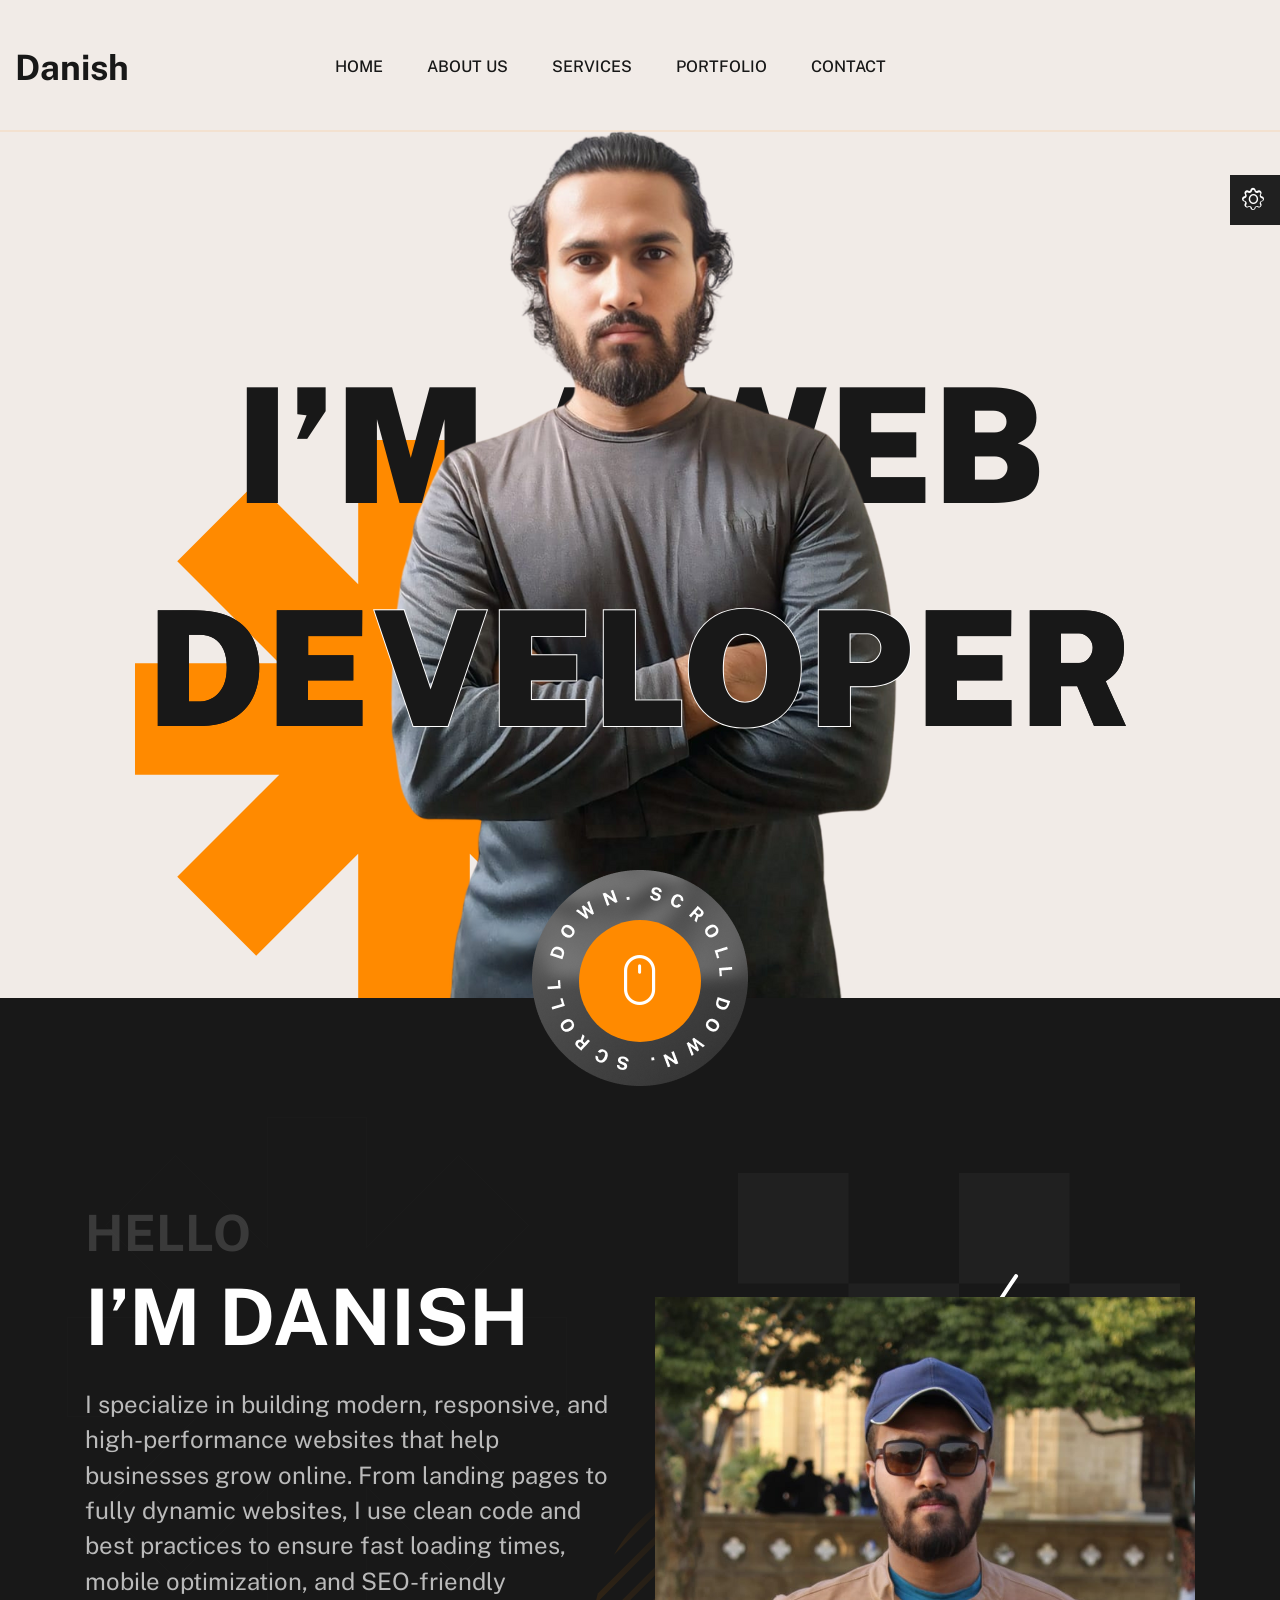
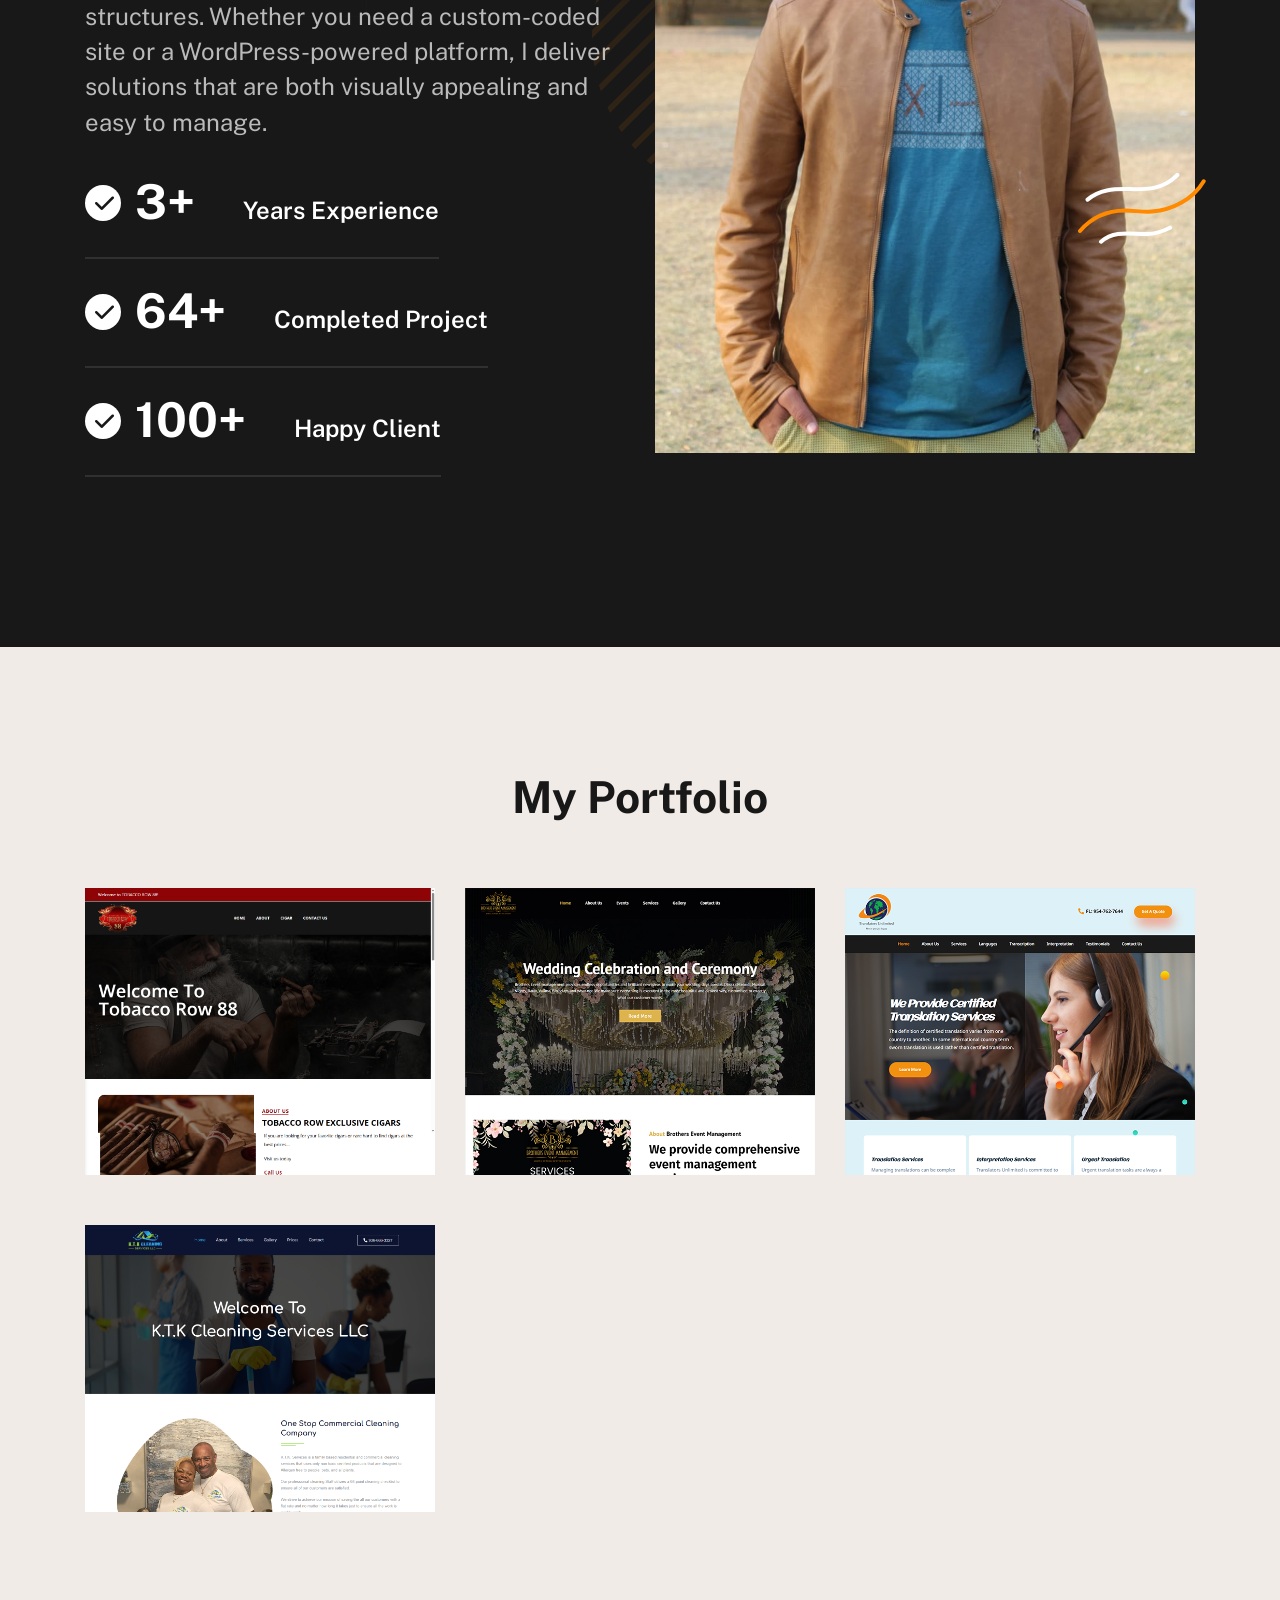
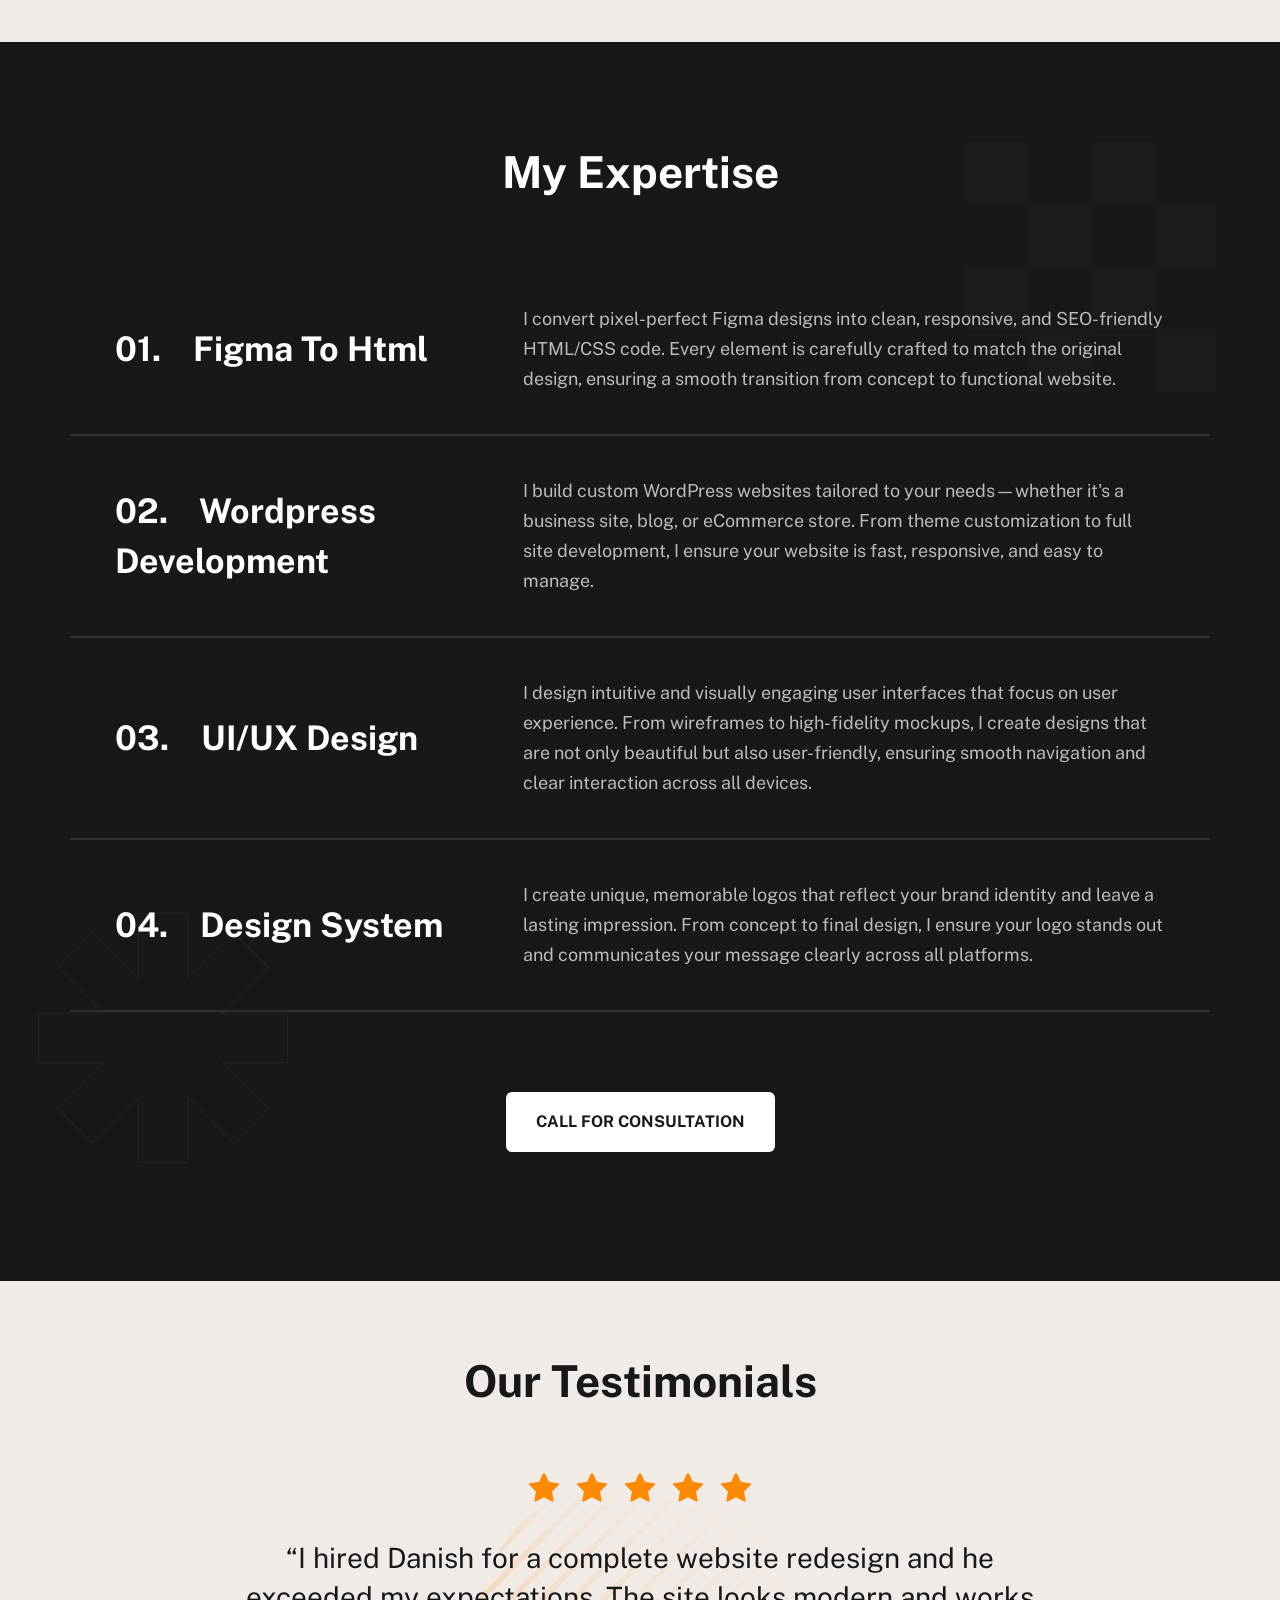
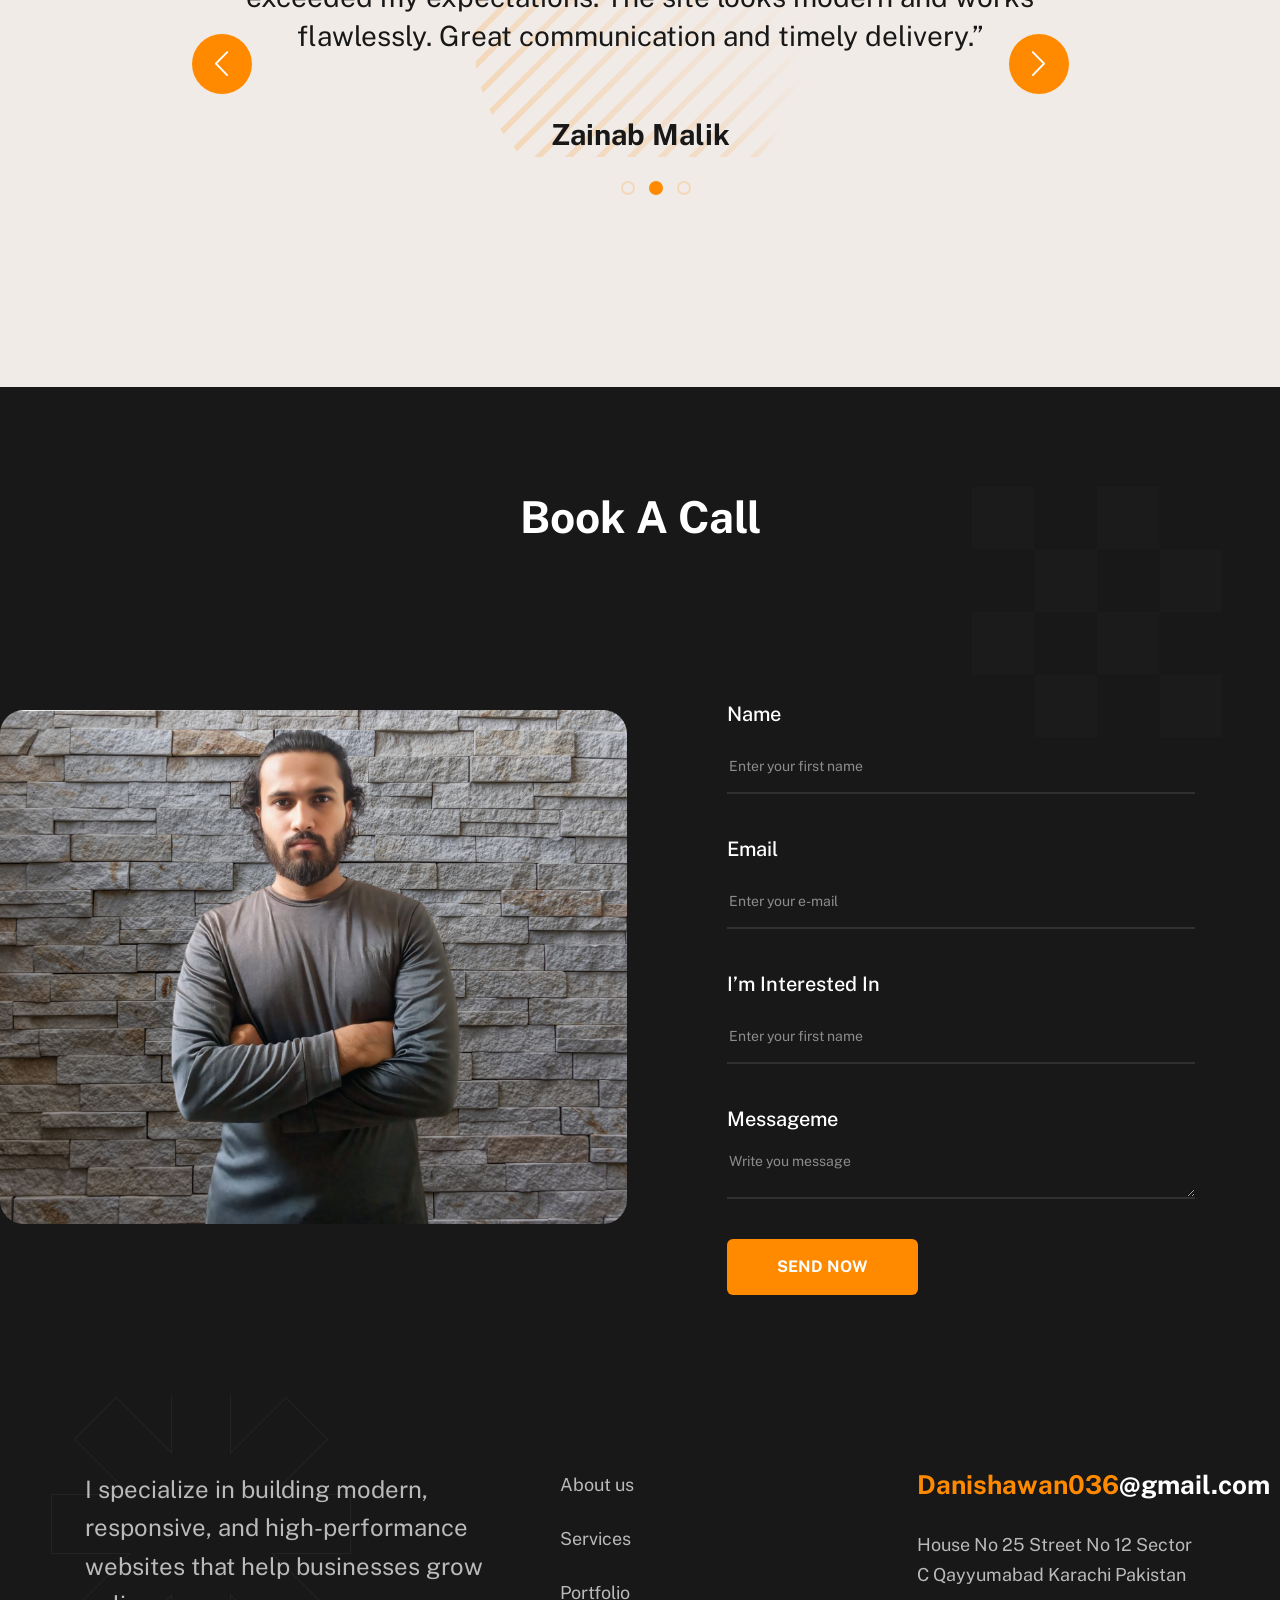
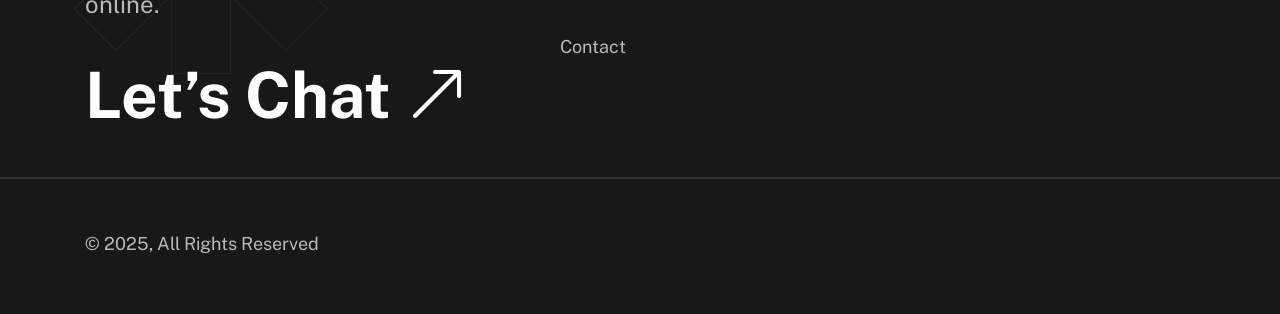
==== index.html @ 5679ecc9 "Files" ====
<!DOCTYPE html>
<html class="no-js" lang="en">

<head>
	<meta charset="utf-8" />
	<meta http-equiv="x-ua-compatible" content="ie=edge" />
	<meta name="keywords"
		content="agency, photography, business, company, consulting, corporate, creative, designer, digital marketing, elementor, industry, portfolio, studio, web design">
	<meta name="description"
		content="Persoanl Portfolio">
	<title>Persoanl Portfolio</title>
	<meta property="og:site_name" content="Logistics">
	<meta property="og:url" content="">
	<meta property="og:type" content="website">
	<meta property="og:title" content="Qurifolio - Personal Portfolio HTML5 Template">
	<meta name='og:image' content='images/assets/ogg.png'>
	<!-- For IE -->
	<meta http-equiv="X-UA-Compatible" content="IE=edge">
	<!-- For Resposive Device -->
	<meta name="viewport" content="width=device-width, initial-scale=1.0">
	<!-- For Window Tab Color -->
	<!-- Chrome, Firefox OS and Opera -->
	<meta name="theme-color" content="#913BFF">
	<!-- Windows Phone -->
	<meta name="msapplication-navbutton-color" content="#913BFF">
	<!-- iOS Safari -->
	<meta name="apple-mobile-web-app-status-bar-style" content="#913BFF">

	<!-- <link rel="manifest" href="site.webmanifest" /> -->
	<link rel="shortcut icon" type="image/x-icon" href="/assets/img/favicon.png" />
	<!-- Place favicon.ico in the root directory -->

	<!-- CSS here -->
	<link rel="stylesheet" href="assets/css/bootstrap.min.css" />
	<link rel="stylesheet" href="assets/fonts/bootstrap-icons/font-css.css" />
	<link rel="stylesheet" href="assets/css/slick.css" />
	<link rel="stylesheet" href="assets/css/magnific-popup.css" />
	<link rel="stylesheet" href="assets/css/spacing.css" />
	<link rel="stylesheet" href="assets/css/main.css" />
</head>

<body class="light-bg">
	<!-- main-page-wrapper start -->
	<div class="main-page-wrapper">
		<!--[if lte IE 9]> <p class="browserupgrade"> You are using an <strong>outdated</strong> browser. Please <a href="https://browsehappy.com/">upgrade your browser</a> to improve your experience and security. </p> <![endif]-->

		<!-- Add your site or application content here -->


		<!-- Gearbox content here -->
		<div class="gear-box">
			<div class="icon">
				<span class="gear-icon"><i class="bi bi-gear"></i></span>
				<span class="close-icon"><i class="bi bi-x-lg"></i></span>
			</div>
			<h5 class="text-white fw-medium">Mode</h5>
			<div class="color-mode">
				<input type="checkbox" class="checkbox" id="checkbox">
				<label for="checkbox" class="checkbox-label">
					<i class="bi bi-moon-fill"></i>
					<i class="bi bi-sun-fill"></i>
					<span class="ball"></span>
				</label>
			</div>

		</div>



		<!-- preloader -->
		<div id="preloader">
			<div class="preloader">
				<span></span>
				<span></span>
			</div>
		</div>
		<!-- preloader end  -->


		<!-- offcanvas start  -->
		<div class="offcanvas offcanvas-top theme-bg" tabindex="-1" id="offcanvasTop">
			<div class="offcanvas-header">
				<a data-bs-dismiss="offcanvas" aria-label="Close">
					<i class="fas fa-times search-close" id="search-close"></i>
				</a>
			</div>
			<div class="offcanvas-body">
				<!-- Fullscreen search -->
				<div class="search-wrap">
					<form method="get">
						<input type="search" class="main-search-input" placeholder="Search Your Keyword...">
					</form>
				</div>
				<!-- end fullscreen search -->
			</div>
		</div>
		<!-- offcanvas end  -->


		<!-- header-area start -->
		<header class="theme-main-menu theme-menu-one pt-35 pb-30">
			<div class="main-header-area">
				<div class="container-fluid">
					<div class="row align-items-center">
						<div class="col-xl-3 col-lg-2 col-6">
							<div class="logo-area">
								<h2>Danish</h2>
							</div>
						</div>
						<div class="col-xl-7 col-lg-7 col-6 d-none d-lg-block">
							<div class="main-menu d-none d-lg-block ps-xxl-5">
								<nav id="mobile-menu">
									<ul class="menu-list ps-0">
										<li>
											<a href="#">
												Home
											</a>

										</li>
										<li>
											<a href="#about">About Us</a>
										</li>
										<li>
											<a href="#services">Services</a>

										</li>
										<li>
											<a href="#portfolio">Portfolio</a>

										</li>

										<li>
											<a href="#contact">contact</a>
										</li>
									</ul>
								</nav>
							</div>
						</div>
						<div class="col-xl-2 col-lg-3 col-6">
							<div class="right-nav d-flex align-items-center justify-content-end">
								<!-- <div class="quote__btn d-none d-sm-inline-block">
									<a href="#" class="ht_btn">Download CV</a>
								</div> -->
								<div class="search-area me-4 d-none">
									<a class="search_input" href="#" data-bs-toggle="offcanvas"
										data-bs-target="#offcanvasTop" aria-controls="offcanvasTop">
										<i class="bi bi-search"></i>
									</a>
								</div>
								<div class="hamburger-menu d-lg-none d-md-inline-block ms-3">
									<a class="round-menu" href="javascript:void(0);">
										<div class="line"></div>
									</a>
								</div>
							</div>
						</div>
					</div>
				</div>
			</div>
			<!-- /.theme-main-menu -->
		</header>
		<!-- header-area end -->

		
		<div class="body-overlay"></div>
		<!-- slide-bar end -->

		<main>
			<!-- theme-main-banner start -->
			<section class="theme-main-banner position-relative pt-100 mt-265 pb-165 mt-md-100 pb-md-10">
				<div class="inner-content text-center pb-300 pb-md-10">
					<h1><span class="title-one">I’m A WEB</span></h1>
				</div>
				<div class="title-wrapper">
					<div class="title-two" data-text="Developer">De<span class="clipping-text">velop</span>er</div>
				</div>
				<div class="author-thumb">
					<img class="d-none d-lg-inline-block" src="assets/img/hero/author-md.png" alt="author">
					<img class="d-lg-none d-inline-block" src="assets/img/hero/author-md.png" alt="author">
				</div>
				<img class="shape_01 d-none d-lg-inline-block" src="assets/img/shape/star-1.svg" alt="shape">

				<a class="scroll-btn" href="#bt-section">
					<img class="bg-round" src="assets/img/hero/sbutton.png" alt="shape">
					<div class="icon">
						<i class="bi bi-mouse"></i>
					</div>
				</a>
			</section>
			<!-- theme-main-banner end -->

			<!-- about-section start -->
			<section id="about"
				class="black-bg about-section black-soft-bg position-relative pt-205 pb-100 pt-md-200 pt-xs-150">
				<img class="shape-01" src="assets/img/shape/star-2.svg" alt="">
				<img class="shape-02" src="assets/img/shape/square.svg" alt="shape">
				<div class="container">
					<div class="row align-items-center">
						<div class="col-lg-6">
							<div class="about-text-wrapper mb-30">
								<div class="sub-title">Hello</div>
								<h2 class="name-title mb-15">I’m Danish</h2>
								<p>I specialize in building modern, responsive, and high-performance websites that help
									businesses grow online. From landing pages to fully dynamic websites, I use clean
									code and best practices to ensure fast loading times, mobile optimization, and
									SEO-friendly structures. Whether you need a custom-coded site or a WordPress-powered
									platform, I deliver solutions that are both visually appealing and easy to manage.
								</p>
								<ul class="text-list">
									<li><span>3+</span> Years Experience</li>
									<li><span>64+</span> Completed Project</li>
									<li><span>100+</span> Happy Client</li>
								</ul>
							</div>
						</div>
						<div class="col-lg-6">
							<div class="about-img-wrapper">
								<img class="img-fluid" src="assets/img/about/about-1.jpeg" alt="about">
								<img class="shape-03" src="assets/img/shape/round-bg-1.svg" alt="shape">
								<img class="shape-04" src="assets/img/shape/pattern-1.svg" alt="shape">
								<img class="shape-05" src="assets/img/shape/pattern-2.svg" alt="shape">
							</div>
						</div>
					</div>
				</div>
			</section>
			<!-- about-section end -->

			<!-- project-section start -->
			<section class="project-section pt-120 pb-80 pt-100 pb-lg-100" id="portfolio">
				<div class="container">
					<h2 class="wrapper-title text-center mb-60">My Portfolio</h2>
					<div class="row">
						<div class="col-lg-4">
							<div class="portfolio-box">
								<div class="img-portfolio">
									<img src="assets/img/gallery/img-1.png" alt="" class="img-fluid">
								</div>
								<a class="ht-btn-two ms-sm-4" href="#"><i class="bi bi-arrow-up-right"></i></a>
							</div>
						</div>
						<div class="col-lg-4">
							<div class="portfolio-box">
								<div class="img-portfolio">
									<img src="assets/img/gallery/img-2.png" alt="" class="img-fluid">
								</div>
								<a class="ht-btn-two ms-sm-4" href="https://brotherseventmanagement.com/"><i class="bi bi-arrow-up-right"></i></a>
							</div>
						</div>
						<div class="col-lg-4">
							<div class="portfolio-box">
								<div class="img-portfolio">
									<img src="assets/img/gallery/img-3.png" alt="" class="img-fluid">
								</div>
								<a class="ht-btn-two ms-sm-4" href="https://translatorsunlimited.com/"><i class="bi bi-arrow-up-right"></i></a>
							</div>
						</div>
						<div class="col-lg-4">
							<div class="portfolio-box">
								<div class="img-portfolio">
									<img src="assets/img/gallery/img-4.png" alt="" class="img-fluid">
								</div>
								<a class="ht-btn-two ms-sm-4" href="https://ktkcleaningservices.com/"><i class="bi bi-arrow-up-right"></i></a>
							</div>
						</div>
						<div class="col-lg-4">
							<div class="portfolio-box">
								<div class="img-portfolio">
									<img src="assets/img/gallery/img-5.png" alt="" class="img-fluid">
								</div>
								<a class="ht-btn-two ms-sm-4" href="https://michaelgalante.com/"><i class="bi bi-arrow-up-right"></i></a>
							</div>
						</div>
						<div class="col-lg-4">
							<div class="portfolio-box">
								<div class="img-portfolio">
									<img src="assets/img/gallery/img-6.png" alt="" class="img-fluid">
								</div>
								<a class="ht-btn-two ms-sm-4" href="https://www.nlc.com.pk/"><i class="bi bi-arrow-up-right"></i></a>
							</div>
						</div>

					</div>
					<!-- <div class="row">
						<div class="col-12 text-center mt-20">
							<a href="portfolio.html" class="ht_btn">View All
								Projects</a>
						</div>
					</div> -->
				</div>
			</section>
			<!-- project-section end -->

			<!-- skills-section start -->
			<section class="black-bg skills-secion black-soft-bg position-relative pt-100 pb-120" id="services">
				<img class="shape-1a" src="assets/img/shape/star-5.png" alt="shape">
				<img class="shape-2a" src="assets/img/shape/square.svg" alt="shape">
				<div class="container">
					<h2 class="wrapper-title text-white mb-60 text-center">My Expertise</h2>
					<div class="row skills-wrapper align-items-center">
						<div class="col-lg-4">
							<div class="skills-name">
								<!-- <div class="img-holder">
									<img src="assets/img/gallery/img-5.png" alt="gallery">
								</div> -->
								<span class="me-md-4">01.</span> Figma To Html
							</div>
						</div>
						<div class="col-lg-8">
							<div class="skills-desc d-sm-flex justify-content-between">
								<p class="ms-xl-5">I convert pixel-perfect Figma designs into clean, responsive, and
									SEO-friendly HTML/CSS code. Every element is carefully crafted to match the original
									design, ensuring a smooth transition from concept to functional website. </p>
								<!-- <a class="ht-btn-two ms-sm-4" href="#"><i class="bi bi-arrow-up-right"></i></a> -->
							</div>
						</div>
					</div>
					<div class="row skills-wrapper align-items-center">
						<div class="col-lg-4">
							<div class="skills-name">
								<!-- <div class="img-holder">
									<img src="assets/img/gallery/img-5.png" alt="gallery">
								</div> -->
								<span class="me-md-4">02.</span> Wordpress Development
							</div>
						</div>
						<div class="col-lg-8">
							<div class="skills-desc d-sm-flex justify-content-between">
								<p class="ms-xl-5">I build custom WordPress websites tailored to your needs—whether it's
									a business site, blog, or eCommerce store. From theme customization to full site
									development, I ensure your website is fast, responsive, and easy to manage. </p>
								<!-- <a class="ht-btn-two ms-sm-4" href="#"><i class="bi bi-arrow-up-right"></i></a> -->
							</div>
						</div>
					</div>
					<div class="row skills-wrapper align-items-center">
						<div class="col-lg-4">
							<div class="skills-name">
								<!-- <div class="img-holder">
									<img src="assets/img/gallery/img-5.png" alt="gallery">
								</div> -->
								<span class="me-md-4">03.</span> UI/UX Design
							</div>
						</div>
						<div class="col-lg-8">
							<div class="skills-desc d-sm-flex justify-content-between">
								<p class="ms-xl-5">I design intuitive and visually engaging user interfaces that focus
									on user experience. From wireframes to high-fidelity mockups, I create designs that
									are not only beautiful but also user-friendly, ensuring smooth navigation and clear
									interaction across all devices. </p>
								<!-- <a class="ht-btn-two ms-sm-4" href="#"><i class="bi bi-arrow-up-right"></i></a> -->
							</div>
						</div>
					</div>
					<div class="row skills-wrapper align-items-center">
						<div class="col-lg-4">
							<div class="skills-name">
								<!-- <div class="img-holder">
									<img src="assets/img/gallery/img-5.png" alt="gallery">
								</div> -->
								<span class="me-md-4">04.</span> Design System
							</div>
						</div>
						<div class="col-lg-8">
							<div class="skills-desc d-sm-flex justify-content-between">
								<p class="ms-xl-5">I create unique, memorable logos that reflect your brand identity and leave a lasting impression. From concept to final design, I ensure your logo stands out and communicates your message clearly across all platforms.
								</p>
								<a class="ht-btn-two ms-sm-4" href="#"><i class="bi bi-arrow-up-right"></i></a>
							</div>
						</div>
					</div>
					<div class="row">
						<div class="col-12 text-center mt-80">
							<a class="ht-btn-three" href="#!">Call For Consultation</a>
						</div>
					</div>
				</div>
			</section>
			<!-- skills-section end -->



			<!-- feedback-section start -->
			<section class="feedback-section position-relative pt-70 pb-180 pb-lg-75">
				<h2 class="wrapper-title text-center mb-60">Our Testimonials</h2>
				<div class="container">
					<div class="row">
						<div class="feedback-active pb-50">
							<div class="feedback-wrapper text-center">
								<div class="rating mb-30">
									<a href="#"><i class="bi bi-star-fill"></i></a>
									<a href="#"><i class="bi bi-star-fill"></i></a>
									<a href="#"><i class="bi bi-star-fill"></i></a>
									<a href="#"><i class="bi bi-star-fill"></i></a>
									<a href="#"><i class="bi bi-star-fill"></i></a>
								</div>
								<p>“Working with Danish was a fantastic experience. He built a stunning website for my
									business that’s fast, responsive, and exactly how I envisioned it. Highly
									recommended!”</p>

								<h3>Ahmed Raza</h3>
								<img class="shape-01" src="assets/img/shape/round-bg-2.svg" alt="shape">
							</div>
							<div class="feedback-wrapper text-center">
								<div class="rating mb-30">
									<a href="#"><i class="bi bi-star-fill"></i></a>
									<a href="#"><i class="bi bi-star-fill"></i></a>
									<a href="#"><i class="bi bi-star-fill"></i></a>
									<a href="#"><i class="bi bi-star-fill"></i></a>
									<a href="#"><i class="bi bi-star-fill"></i></a>
								</div>
								<p>“I hired Danish for a complete website redesign and he exceeded my expectations. The
									site looks modern and works flawlessly. Great communication and timely delivery.”
								</p>

								<h3>Zainab Malik</h3>
								<img class="shape-01" src="assets/img/shape/round-bg-2.svg" alt="shape">
							</div>
							<div class="feedback-wrapper text-center">
								<div class="rating mb-30">
									<a href="#"><i class="bi bi-star-fill"></i></a>
									<a href="#"><i class="bi bi-star-fill"></i></a>
									<a href="#"><i class="bi bi-star-fill"></i></a>
									<a href="#"><i class="bi bi-star-fill"></i></a>
									<a href="#"><i class="bi bi-star-fill"></i></a>
								</div>
								<p>“Danish is extremely professional and skilled at what he does. He delivered a clean,
									user-friendly website for our brand. Would definitely work with him again!”</p>

								<h3>Usman Tariq</h3>
								<img class="shape-01" src="assets/img/shape/round-bg-2.svg" alt="shape">
							</div>
						</div>
						<div class="next_t1 d-none d-lg-inline-block"><i class="bi bi-chevron-left"></i></div>
						<div class="prev_t1 d-none d-lg-inline-block"><i class="bi bi-chevron-right"></i></div>
					</div>
				</div>
			</section>
			<!-- feedback-section end -->

			<!-- contact-section start -->
			<section class="black-bg contact-section contact-bg-1 pt-100 pb-100 pb-lg-30 pt-lg-75" id="contact">
				<img src="assets/img/shape/square.svg" alt="shape" class="shape-01">
				<h2 class="wrapper-title text-white text-center mb-150 mb-lg-50">Book A Call</h2>
				<div class="left-img">
					<img class="w-100" src="assets/img/media/img-2.png" alt="author">
				</div>
				<div class="container">
					<div class="row">
						<div class="col-lg-6 offset-lg-6">
							<div class="main-form ms-xl-5">
								<form action="#" class="ps-xl-4">
									<label>Name</label>
									<input type="text" placeholder="Enter your first name">
									<label>Email</label>
									<input type="text" placeholder="Enter your e-mail">
									<label>I’m Interested In</label>
									<input type="text" placeholder="Enter your first name">
									<label>Messageme</label>
									<textarea cols="30" rows="10" placeholder="Write you message"></textarea>
									<button class="ht-btn-four" type="submit"><i class="bi bi-send"></i> Send
										Now</button>
								</form>
							</div>
						</div>
					</div>
				</div>
			</section>
			<!-- contact-section end -->
		</main>


		<!--footer-area start-->
		<footer class="black-bg footer-area-one position-relative">
			<div class="footer-wrapper-one pt-75 pb-20">
				<img src="assets/img/shape/star-5.png" alt="" class="shape-01s">
				<div class="container">
					<div class="row">
						<div class="col-xl-5 col-lg-5 col-md-8">
							<div class="footer-widget mb-30">
								<p class="footer-desc">I specialize in building modern, responsive, and high-performance websites that help businesses grow online.</p>
								<a class="chatbot" href="contact.html">Let’s Chat <i
										class="bi bi-arrow-up-right"></i></a>
							</div>
						</div>
						<div class="col-xl-3 col-lg-3 col-md-4">
							<div class="footer-widget ps-xxl-5 ms-xxl-5 mb-30">
								<ul class="style-none">
									<li>
										<a href="#">About us</a>
									</li>
									<li>
										<a href="">Services </a>
									</li>
									<li>
										<a href="">Portfolio</a>
									</li>
									<li>
										<a href="">Contact</a>
									</li>
									
								</ul>
							</div>
						</div>
						<div class="col-xl-4 col-lg-4 col-md-6">
							<div class="footer-widget mb-30 ms-xl-5 ps-xl-4">
								<a class="mail d-block mb-30" href="mailto:Qurifolio@example.com"><span
										class="text-theme">Danishawan036</span>@gmail.com</a>
								<address>House No 25 Street No 12 Sector C Qayyumabad Karachi Pakistan </address>
							</div>
						</div>
					</div>
				</div>
			</div>
			<div class="copyright-area pt-50 pb-25">
				<div class="container">
					<div class="row align-items-center">
						<div class="col-xl-6 col-lg-6 text-lg-start text-center">
							<div class="copyright-text mb-30">
								<p>
									© 2025, All Rights Reserved
								</p>
							</div>
						</div>
						
					</div>
				</div>
			</div>
		</footer>
		<!--footer-area end-->

		<!--scrollToTopBtn end-->
		<a id="scrollToTopBtn" class="progress-wrap">
			<i class="bi bi-arrow-up"></i>
		</a>


	</div>
	<!-- main-page-wrapper end -->



	<!-- JS here -->

	<script src="assets/js/vendor/jquery-2.2.4.min.js"></script>
	<script src="assets/js/vendor/popper.min.js"></script>
	<script src="assets/js/vendor/bootstrap.min.js"></script>
	<script src="assets/js/jquery.meanmenu.js"></script>
	<script src="assets/js/slick.min.js"></script>
	<script src="assets/js/jquery.easypiechart.min.js"></script>
	<script src="assets/js/jquery.counterup.min.js"></script>
	<script src="assets/js/jquery.magnific-popup.min.js"></script>
	<script src="assets/js/metisMenu.min.js"></script>
	<script src="assets/js/wow.min.js"></script>
	<script src="assets/js/jquery.waypoints.min.js"></script>
	<script src="assets/js/simpleParallax.min.js"></script>
	<script src="assets/js/aos.js"></script>
	<script src="assets/js/lenis.min.js"></script>
	<script src="assets/js/jquery.nice-select.min.js"></script>


	<!--Custom JS here -->
	<script src="assets/js/main.js"></script>


</body>

</html>
---- assets/fonts/bootstrap-icons/font-css.css ----
@font-face {
  font-family: "bootstrap-icons";
  src: url("fonts/bootstrap-icons.woff2") format("woff2"),
url("fonts/bootstrap-icons.woff") format("woff");
}

[class^="bi-"]::before,
[class*=" bi-"]::before {
  display: inline-block;
  font-family: bootstrap-icons !important;
  font-style: normal;
  font-weight: normal !important;
  font-variant: normal;
  text-transform: none;
  line-height: 1;
  vertical-align: -.125em;
  -webkit-font-smoothing: antialiased;
  -moz-osx-font-smoothing: grayscale;
}

.bi-alarm-fill::before { content: "\f101"; }
.bi-alarm::before { content: "\f102"; }
.bi-align-bottom::before { content: "\f103"; }
.bi-align-center::before { content: "\f104"; }
.bi-align-end::before { content: "\f105"; }
.bi-align-middle::before { content: "\f106"; }
.bi-align-start::before { content: "\f107"; }
.bi-align-top::before { content: "\f108"; }
.bi-alt::before { content: "\f109"; }
.bi-app-indicator::before { content: "\f10a"; }
.bi-app::before { content: "\f10b"; }
.bi-archive-fill::before { content: "\f10c"; }
.bi-archive::before { content: "\f10d"; }
.bi-arrow-90deg-down::before { content: "\f10e"; }
.bi-arrow-90deg-left::before { content: "\f10f"; }
.bi-arrow-90deg-right::before { content: "\f110"; }
.bi-arrow-90deg-up::before { content: "\f111"; }
.bi-arrow-bar-down::before { content: "\f112"; }
.bi-arrow-bar-left::before { content: "\f113"; }
.bi-arrow-bar-right::before { content: "\f114"; }
.bi-arrow-bar-up::before { content: "\f115"; }
.bi-arrow-clockwise::before { content: "\f116"; }
.bi-arrow-counterclockwise::before { content: "\f117"; }
.bi-arrow-down-circle-fill::before { content: "\f118"; }
.bi-arrow-down-circle::before { content: "\f119"; }
.bi-arrow-down-left-circle-fill::before { content: "\f11a"; }
.bi-arrow-down-left-circle::before { content: "\f11b"; }
.bi-arrow-down-left-square-fill::before { content: "\f11c"; }
.bi-arrow-down-left-square::before { content: "\f11d"; }
.bi-arrow-down-left::before { content: "\f11e"; }
.bi-arrow-down-right-circle-fill::before { content: "\f11f"; }
.bi-arrow-down-right-circle::before { content: "\f120"; }
.bi-arrow-down-right-square-fill::before { content: "\f121"; }
.bi-arrow-down-right-square::before { content: "\f122"; }
.bi-arrow-down-right::before { content: "\f123"; }
.bi-arrow-down-short::before { content: "\f124"; }
.bi-arrow-down-square-fill::before { content: "\f125"; }
.bi-arrow-down-square::before { content: "\f126"; }
.bi-arrow-down-up::before { content: "\f127"; }
.bi-arrow-down::before { content: "\f128"; }
.bi-arrow-left-circle-fill::before { content: "\f129"; }
.bi-arrow-left-circle::before { content: "\f12a"; }
.bi-arrow-left-right::before { content: "\f12b"; }
.bi-arrow-left-short::before { content: "\f12c"; }
.bi-arrow-left-square-fill::before { content: "\f12d"; }
.bi-arrow-left-square::before { content: "\f12e"; }
.bi-arrow-left::before { content: "\f12f"; }
.bi-arrow-repeat::before { content: "\f130"; }
.bi-arrow-return-left::before { content: "\f131"; }
.bi-arrow-return-right::before { content: "\f132"; }
.bi-arrow-right-circle-fill::before { content: "\f133"; }
.bi-arrow-right-circle::before { content: "\f134"; }
.bi-arrow-right-short::before { content: "\f135"; }
.bi-arrow-right-square-fill::before { content: "\f136"; }
.bi-arrow-right-square::before { content: "\f137"; }
.bi-arrow-right::before { content: "\f138"; }
.bi-arrow-up-circle-fill::before { content: "\f139"; }
.bi-arrow-up-circle::before { content: "\f13a"; }
.bi-arrow-up-left-circle-fill::before { content: "\f13b"; }
.bi-arrow-up-left-circle::before { content: "\f13c"; }
.bi-arrow-up-left-square-fill::before { content: "\f13d"; }
.bi-arrow-up-left-square::before { content: "\f13e"; }
.bi-arrow-up-left::before { content: "\f13f"; }
.bi-arrow-up-right-circle-fill::before { content: "\f140"; }
.bi-arrow-up-right-circle::before { content: "\f141"; }
.bi-arrow-up-right-square-fill::before { content: "\f142"; }
.bi-arrow-up-right-square::before { content: "\f143"; }
.bi-arrow-up-right::before { content: "\f144"; }
.bi-arrow-up-short::before { content: "\f145"; }
.bi-arrow-up-square-fill::before { content: "\f146"; }
.bi-arrow-up-square::before { content: "\f147"; }
.bi-arrow-up::before { content: "\f148"; }
.bi-arrows-angle-contract::before { content: "\f149"; }
.bi-arrows-angle-expand::before { content: "\f14a"; }
.bi-arrows-collapse::before { content: "\f14b"; }
.bi-arrows-expand::before { content: "\f14c"; }
.bi-arrows-fullscreen::before { content: "\f14d"; }
.bi-arrows-move::before { content: "\f14e"; }
.bi-aspect-ratio-fill::before { content: "\f14f"; }
.bi-aspect-ratio::before { content: "\f150"; }
.bi-asterisk::before { content: "\f151"; }
.bi-at::before { content: "\f152"; }
.bi-award-fill::before { content: "\f153"; }
.bi-award::before { content: "\f154"; }
.bi-back::before { content: "\f155"; }
.bi-backspace-fill::before { content: "\f156"; }
.bi-backspace-reverse-fill::before { content: "\f157"; }
.bi-backspace-reverse::before { content: "\f158"; }
.bi-backspace::before { content: "\f159"; }
.bi-badge-3d-fill::before { content: "\f15a"; }
.bi-badge-3d::before { content: "\f15b"; }
.bi-badge-4k-fill::before { content: "\f15c"; }
.bi-badge-4k::before { content: "\f15d"; }
.bi-badge-8k-fill::before { content: "\f15e"; }
.bi-badge-8k::before { content: "\f15f"; }
.bi-badge-ad-fill::before { content: "\f160"; }
.bi-badge-ad::before { content: "\f161"; }
.bi-badge-ar-fill::before { content: "\f162"; }
.bi-badge-ar::before { content: "\f163"; }
.bi-badge-cc-fill::before { content: "\f164"; }
.bi-badge-cc::before { content: "\f165"; }
.bi-badge-hd-fill::before { content: "\f166"; }
.bi-badge-hd::before { content: "\f167"; }
.bi-badge-tm-fill::before { content: "\f168"; }
.bi-badge-tm::before { content: "\f169"; }
.bi-badge-vo-fill::before { content: "\f16a"; }
.bi-badge-vo::before { content: "\f16b"; }
.bi-badge-vr-fill::before { content: "\f16c"; }
.bi-badge-vr::before { content: "\f16d"; }
.bi-badge-wc-fill::before { content: "\f16e"; }
.bi-badge-wc::before { content: "\f16f"; }
.bi-bag-check-fill::before { content: "\f170"; }
.bi-bag-check::before { content: "\f171"; }
.bi-bag-dash-fill::before { content: "\f172"; }
.bi-bag-dash::before { content: "\f173"; }
.bi-bag-fill::before { content: "\f174"; }
.bi-bag-plus-fill::before { content: "\f175"; }
.bi-bag-plus::before { content: "\f176"; }
.bi-bag-x-fill::before { content: "\f177"; }
.bi-bag-x::before { content: "\f178"; }
.bi-bag::before { content: "\f179"; }
.bi-bar-chart-fill::before { content: "\f17a"; }
.bi-bar-chart-line-fill::before { content: "\f17b"; }
.bi-bar-chart-line::before { content: "\f17c"; }
.bi-bar-chart-steps::before { content: "\f17d"; }
.bi-bar-chart::before { content: "\f17e"; }
.bi-basket-fill::before { content: "\f17f"; }
.bi-basket::before { content: "\f180"; }
.bi-basket2-fill::before { content: "\f181"; }
.bi-basket2::before { content: "\f182"; }
.bi-basket3-fill::before { content: "\f183"; }
.bi-basket3::before { content: "\f184"; }
.bi-battery-charging::before { content: "\f185"; }
.bi-battery-full::before { content: "\f186"; }
.bi-battery-half::before { content: "\f187"; }
.bi-battery::before { content: "\f188"; }
.bi-bell-fill::before { content: "\f189"; }
.bi-bell::before { content: "\f18a"; }
.bi-bezier::before { content: "\f18b"; }
.bi-bezier2::before { content: "\f18c"; }
.bi-bicycle::before { content: "\f18d"; }
.bi-binoculars-fill::before { content: "\f18e"; }
.bi-binoculars::before { content: "\f18f"; }
.bi-blockquote-left::before { content: "\f190"; }
.bi-blockquote-right::before { content: "\f191"; }
.bi-book-fill::before { content: "\f192"; }
.bi-book-half::before { content: "\f193"; }
.bi-book::before { content: "\f194"; }
.bi-bookmark-check-fill::before { content: "\f195"; }
.bi-bookmark-check::before { content: "\f196"; }
.bi-bookmark-dash-fill::before { content: "\f197"; }
.bi-bookmark-dash::before { content: "\f198"; }
.bi-bookmark-fill::before { content: "\f199"; }
.bi-bookmark-heart-fill::before { content: "\f19a"; }
.bi-bookmark-heart::before { content: "\f19b"; }
.bi-bookmark-plus-fill::before { content: "\f19c"; }
.bi-bookmark-plus::before { content: "\f19d"; }
.bi-bookmark-star-fill::before { content: "\f19e"; }
.bi-bookmark-star::before { content: "\f19f"; }
.bi-bookmark-x-fill::before { content: "\f1a0"; }
.bi-bookmark-x::before { content: "\f1a1"; }
.bi-bookmark::before { content: "\f1a2"; }
.bi-bookmarks-fill::before { content: "\f1a3"; }
.bi-bookmarks::before { content: "\f1a4"; }
.bi-bookshelf::before { content: "\f1a5"; }
.bi-bootstrap-fill::before { content: "\f1a6"; }
.bi-bootstrap-reboot::before { content: "\f1a7"; }
.bi-bootstrap::before { content: "\f1a8"; }
.bi-border-all::before { content: "\f1a9"; }
.bi-border-bottom::before { content: "\f1aa"; }
.bi-border-center::before { content: "\f1ab"; }
.bi-border-inner::before { content: "\f1ac"; }
.bi-border-left::before { content: "\f1ad"; }
.bi-border-middle::before { content: "\f1ae"; }
.bi-border-outer::before { content: "\f1af"; }
.bi-border-right::before { content: "\f1b0"; }
.bi-border-style::before { content: "\f1b1"; }
.bi-border-top::before { content: "\f1b2"; }
.bi-border-width::before { content: "\f1b3"; }
.bi-border::before { content: "\f1b4"; }
.bi-bounding-box-circles::before { content: "\f1b5"; }
.bi-bounding-box::before { content: "\f1b6"; }
.bi-box-arrow-down-left::before { content: "\f1b7"; }
.bi-box-arrow-down-right::before { content: "\f1b8"; }
.bi-box-arrow-down::before { content: "\f1b9"; }
.bi-box-arrow-in-down-left::before { content: "\f1ba"; }
.bi-box-arrow-in-down-right::before { content: "\f1bb"; }
.bi-box-arrow-in-down::before { content: "\f1bc"; }
.bi-box-arrow-in-left::before { content: "\f1bd"; }
.bi-box-arrow-in-right::before { content: "\f1be"; }
.bi-box-arrow-in-up-left::before { content: "\f1bf"; }
.bi-box-arrow-in-up-right::before { content: "\f1c0"; }
.bi-box-arrow-in-up::before { content: "\f1c1"; }
.bi-box-arrow-left::before { content: "\f1c2"; }
.bi-box-arrow-right::before { content: "\f1c3"; }
.bi-box-arrow-up-left::before { content: "\f1c4"; }
.bi-box-arrow-up-right::before { content: "\f1c5"; }
.bi-box-arrow-up::before { content: "\f1c6"; }
.bi-box-seam::before { content: "\f1c7"; }
.bi-box::before { content: "\f1c8"; }
.bi-braces::before { content: "\f1c9"; }
.bi-bricks::before { content: "\f1ca"; }
.bi-briefcase-fill::before { content: "\f1cb"; }
.bi-briefcase::before { content: "\f1cc"; }
.bi-brightness-alt-high-fill::before { content: "\f1cd"; }
.bi-brightness-alt-high::before { content: "\f1ce"; }
.bi-brightness-alt-low-fill::before { content: "\f1cf"; }
.bi-brightness-alt-low::before { content: "\f1d0"; }
.bi-brightness-high-fill::before { content: "\f1d1"; }
.bi-brightness-high::before { content: "\f1d2"; }
.bi-brightness-low-fill::before { content: "\f1d3"; }
.bi-brightness-low::before { content: "\f1d4"; }
.bi-broadcast-pin::before { content: "\f1d5"; }
.bi-broadcast::before { content: "\f1d6"; }
.bi-brush-fill::before { content: "\f1d7"; }
.bi-brush::before { content: "\f1d8"; }
.bi-bucket-fill::before { content: "\f1d9"; }
.bi-bucket::before { content: "\f1da"; }
.bi-bug-fill::before { content: "\f1db"; }
.bi-bug::before { content: "\f1dc"; }
.bi-building::before { content: "\f1dd"; }
.bi-bullseye::before { content: "\f1de"; }
.bi-calculator-fill::before { content: "\f1df"; }
.bi-calculator::before { content: "\f1e0"; }
.bi-calendar-check-fill::before { content: "\f1e1"; }
.bi-calendar-check::before { content: "\f1e2"; }
.bi-calendar-date-fill::before { content: "\f1e3"; }
.bi-calendar-date::before { content: "\f1e4"; }
.bi-calendar-day-fill::before { content: "\f1e5"; }
.bi-calendar-day::before { content: "\f1e6"; }
.bi-calendar-event-fill::before { content: "\f1e7"; }
.bi-calendar-event::before { content: "\f1e8"; }
.bi-calendar-fill::before { content: "\f1e9"; }
.bi-calendar-minus-fill::before { content: "\f1ea"; }
.bi-calendar-minus::before { content: "\f1eb"; }
.bi-calendar-month-fill::before { content: "\f1ec"; }
.bi-calendar-month::before { content: "\f1ed"; }
.bi-calendar-plus-fill::before { content: "\f1ee"; }
.bi-calendar-plus::before { content: "\f1ef"; }
.bi-calendar-range-fill::before { content: "\f1f0"; }
.bi-calendar-range::before { content: "\f1f1"; }
.bi-calendar-week-fill::before { content: "\f1f2"; }
.bi-calendar-week::before { content: "\f1f3"; }
.bi-calendar-x-fill::before { content: "\f1f4"; }
.bi-calendar-x::before { content: "\f1f5"; }
.bi-calendar::before { content: "\f1f6"; }
.bi-calendar2-check-fill::before { content: "\f1f7"; }
.bi-calendar2-check::before { content: "\f1f8"; }
.bi-calendar2-date-fill::before { content: "\f1f9"; }
.bi-calendar2-date::before { content: "\f1fa"; }
.bi-calendar2-day-fill::before { content: "\f1fb"; }
.bi-calendar2-day::before { content: "\f1fc"; }
.bi-calendar2-event-fill::before { content: "\f1fd"; }
.bi-calendar2-event::before { content: "\f1fe"; }
.bi-calendar2-fill::before { content: "\f1ff"; }
.bi-calendar2-minus-fill::before { content: "\f200"; }
.bi-calendar2-minus::before { content: "\f201"; }
.bi-calendar2-month-fill::before { content: "\f202"; }
.bi-calendar2-month::before { content: "\f203"; }
.bi-calendar2-plus-fill::before { content: "\f204"; }
.bi-calendar2-plus::before { content: "\f205"; }
.bi-calendar2-range-fill::before { content: "\f206"; }
.bi-calendar2-range::before { content: "\f207"; }
.bi-calendar2-week-fill::before { content: "\f208"; }
.bi-calendar2-week::before { content: "\f209"; }
.bi-calendar2-x-fill::before { content: "\f20a"; }
.bi-calendar2-x::before { content: "\f20b"; }
.bi-calendar2::before { content: "\f20c"; }
.bi-calendar3-event-fill::before { content: "\f20d"; }
.bi-calendar3-event::before { content: "\f20e"; }
.bi-calendar3-fill::before { content: "\f20f"; }
.bi-calendar3-range-fill::before { content: "\f210"; }
.bi-calendar3-range::before { content: "\f211"; }
.bi-calendar3-week-fill::before { content: "\f212"; }
.bi-calendar3-week::before { content: "\f213"; }
.bi-calendar3::before { content: "\f214"; }
.bi-calendar4-event::before { content: "\f215"; }
.bi-calendar4-range::before { content: "\f216"; }
.bi-calendar4-week::before { content: "\f217"; }
.bi-calendar4::before { content: "\f218"; }
.bi-camera-fill::before { content: "\f219"; }
.bi-camera-reels-fill::before { content: "\f21a"; }
.bi-camera-reels::before { content: "\f21b"; }
.bi-camera-video-fill::before { content: "\f21c"; }
.bi-camera-video-off-fill::before { content: "\f21d"; }
.bi-camera-video-off::before { content: "\f21e"; }
.bi-camera-video::before { content: "\f21f"; }
.bi-camera::before { content: "\f220"; }
.bi-camera2::before { content: "\f221"; }
.bi-capslock-fill::before { content: "\f222"; }
.bi-capslock::before { content: "\f223"; }
.bi-card-checklist::before { content: "\f224"; }
.bi-card-heading::before { content: "\f225"; }
.bi-card-image::before { content: "\f226"; }
.bi-card-list::before { content: "\f227"; }
.bi-card-text::before { content: "\f228"; }
.bi-caret-down-fill::before { content: "\f229"; }
.bi-caret-down-square-fill::before { content: "\f22a"; }
.bi-caret-down-square::before { content: "\f22b"; }
.bi-caret-down::before { content: "\f22c"; }
.bi-caret-left-fill::before { content: "\f22d"; }
.bi-caret-left-square-fill::before { content: "\f22e"; }
.bi-caret-left-square::before { content: "\f22f"; }
.bi-caret-left::before { content: "\f230"; }
.bi-caret-right-fill::before { content: "\f231"; }
.bi-caret-right-square-fill::before { content: "\f232"; }
.bi-caret-right-square::before { content: "\f233"; }
.bi-caret-right::before { content: "\f234"; }
.bi-caret-up-fill::before { content: "\f235"; }
.bi-caret-up-square-fill::before { content: "\f236"; }
.bi-caret-up-square::before { content: "\f237"; }
.bi-caret-up::before { content: "\f238"; }
.bi-cart-check-fill::before { content: "\f239"; }
.bi-cart-check::before { content: "\f23a"; }
.bi-cart-dash-fill::before { content: "\f23b"; }
.bi-cart-dash::before { content: "\f23c"; }
.bi-cart-fill::before { content: "\f23d"; }
.bi-cart-plus-fill::before { content: "\f23e"; }
.bi-cart-plus::before { content: "\f23f"; }
.bi-cart-x-fill::before { content: "\f240"; }
.bi-cart-x::before { content: "\f241"; }
.bi-cart::before { content: "\f242"; }
.bi-cart2::before { content: "\f243"; }
.bi-cart3::before { content: "\f244"; }
.bi-cart4::before { content: "\f245"; }
.bi-cash-stack::before { content: "\f246"; }
.bi-cash::before { content: "\f247"; }
.bi-cast::before { content: "\f248"; }
.bi-chat-dots-fill::before { content: "\f249"; }
.bi-chat-dots::before { content: "\f24a"; }
.bi-chat-fill::before { content: "\f24b"; }
.bi-chat-left-dots-fill::before { content: "\f24c"; }
.bi-chat-left-dots::before { content: "\f24d"; }
.bi-chat-left-fill::before { content: "\f24e"; }
.bi-chat-left-quote-fill::before { content: "\f24f"; }
.bi-chat-left-quote::before { content: "\f250"; }
.bi-chat-left-text-fill::before { content: "\f251"; }
.bi-chat-left-text::before { content: "\f252"; }
.bi-chat-left::before { content: "\f253"; }
.bi-chat-quote-fill::before { content: "\f254"; }
.bi-chat-quote::before { content: "\f255"; }
.bi-chat-right-dots-fill::before { content: "\f256"; }
.bi-chat-right-dots::before { content: "\f257"; }
.bi-chat-right-fill::before { content: "\f258"; }
.bi-chat-right-quote-fill::before { content: "\f259"; }
.bi-chat-right-quote::before { content: "\f25a"; }
.bi-chat-right-text-fill::before { content: "\f25b"; }
.bi-chat-right-text::before { content: "\f25c"; }
.bi-chat-right::before { content: "\f25d"; }
.bi-chat-square-dots-fill::before { content: "\f25e"; }
.bi-chat-square-dots::before { content: "\f25f"; }
.bi-chat-square-fill::before { content: "\f260"; }
.bi-chat-square-quote-fill::before { content: "\f261"; }
.bi-chat-square-quote::before { content: "\f262"; }
.bi-chat-square-text-fill::before { content: "\f263"; }
.bi-chat-square-text::before { content: "\f264"; }
.bi-chat-square::before { content: "\f265"; }
.bi-chat-text-fill::before { content: "\f266"; }
.bi-chat-text::before { content: "\f267"; }
.bi-chat::before { content: "\f268"; }
.bi-check-all::before { content: "\f269"; }
.bi-check-circle-fill::before { content: "\f26a"; }
.bi-check-circle::before { content: "\f26b"; }
.bi-check-square-fill::before { content: "\f26c"; }
.bi-check-square::before { content: "\f26d"; }
.bi-check::before { content: "\f26e"; }
.bi-check2-all::before { content: "\f26f"; }
.bi-check2-circle::before { content: "\f270"; }
.bi-check2-square::before { content: "\f271"; }
.bi-check2::before { content: "\f272"; }
.bi-chevron-bar-contract::before { content: "\f273"; }
.bi-chevron-bar-down::before { content: "\f274"; }
.bi-chevron-bar-expand::before { content: "\f275"; }
.bi-chevron-bar-left::before { content: "\f276"; }
.bi-chevron-bar-right::before { content: "\f277"; }
.bi-chevron-bar-up::before { content: "\f278"; }
.bi-chevron-compact-down::before { content: "\f279"; }
.bi-chevron-compact-left::before { content: "\f27a"; }
.bi-chevron-compact-right::before { content: "\f27b"; }
.bi-chevron-compact-up::before { content: "\f27c"; }
.bi-chevron-contract::before { content: "\f27d"; }
.bi-chevron-double-down::before { content: "\f27e"; }
.bi-chevron-double-left::before { content: "\f27f"; }
.bi-chevron-double-right::before { content: "\f280"; }
.bi-chevron-double-up::before { content: "\f281"; }
.bi-chevron-down::before { content: "\f282"; }
.bi-chevron-expand::before { content: "\f283"; }
.bi-chevron-left::before { content: "\f284"; }
.bi-chevron-right::before { content: "\f285"; }
.bi-chevron-up::before { content: "\f286"; }
.bi-circle-fill::before { content: "\f287"; }
.bi-circle-half::before { content: "\f288"; }
.bi-circle-square::before { content: "\f289"; }
.bi-circle::before { content: "\f28a"; }
.bi-clipboard-check::before { content: "\f28b"; }
.bi-clipboard-data::before { content: "\f28c"; }
.bi-clipboard-minus::before { content: "\f28d"; }
.bi-clipboard-plus::before { content: "\f28e"; }
.bi-clipboard-x::before { content: "\f28f"; }
.bi-clipboard::before { content: "\f290"; }
.bi-clock-fill::before { content: "\f291"; }
.bi-clock-history::before { content: "\f292"; }
.bi-clock::before { content: "\f293"; }
.bi-cloud-arrow-down-fill::before { content: "\f294"; }
.bi-cloud-arrow-down::before { content: "\f295"; }
.bi-cloud-arrow-up-fill::before { content: "\f296"; }
.bi-cloud-arrow-up::before { content: "\f297"; }
.bi-cloud-check-fill::before { content: "\f298"; }
.bi-cloud-check::before { content: "\f299"; }
.bi-cloud-download-fill::before { content: "\f29a"; }
.bi-cloud-download::before { content: "\f29b"; }
.bi-cloud-drizzle-fill::before { content: "\f29c"; }
.bi-cloud-drizzle::before { content: "\f29d"; }
.bi-cloud-fill::before { content: "\f29e"; }
.bi-cloud-fog-fill::before { content: "\f29f"; }
.bi-cloud-fog::before { content: "\f2a0"; }
.bi-cloud-fog2-fill::before { content: "\f2a1"; }
.bi-cloud-fog2::before { content: "\f2a2"; }
.bi-cloud-hail-fill::before { content: "\f2a3"; }
.bi-cloud-hail::before { content: "\f2a4"; }
.bi-cloud-haze-1::before { content: "\f2a5"; }
.bi-cloud-haze-fill::before { content: "\f2a6"; }
.bi-cloud-haze::before { content: "\f2a7"; }
.bi-cloud-haze2-fill::before { content: "\f2a8"; }
.bi-cloud-lightning-fill::before { content: "\f2a9"; }
.bi-cloud-lightning-rain-fill::before { content: "\f2aa"; }
.bi-cloud-lightning-rain::before { content: "\f2ab"; }
.bi-cloud-lightning::before { content: "\f2ac"; }
.bi-cloud-minus-fill::before { content: "\f2ad"; }
.bi-cloud-minus::before { content: "\f2ae"; }
.bi-cloud-moon-fill::before { content: "\f2af"; }
.bi-cloud-moon::before { content: "\f2b0"; }
.bi-cloud-plus-fill::before { content: "\f2b1"; }
.bi-cloud-plus::before { content: "\f2b2"; }
.bi-cloud-rain-fill::before { content: "\f2b3"; }
.bi-cloud-rain-heavy-fill::before { content: "\f2b4"; }
.bi-cloud-rain-heavy::before { content: "\f2b5"; }
.bi-cloud-rain::before { content: "\f2b6"; }
.bi-cloud-slash-fill::before { content: "\f2b7"; }
.bi-cloud-slash::before { content: "\f2b8"; }
.bi-cloud-sleet-fill::before { content: "\f2b9"; }
.bi-cloud-sleet::before { content: "\f2ba"; }
.bi-cloud-snow-fill::before { content: "\f2bb"; }
.bi-cloud-snow::before { content: "\f2bc"; }
.bi-cloud-sun-fill::before { content: "\f2bd"; }
.bi-cloud-sun::before { content: "\f2be"; }
.bi-cloud-upload-fill::before { content: "\f2bf"; }
.bi-cloud-upload::before { content: "\f2c0"; }
.bi-cloud::before { content: "\f2c1"; }
.bi-clouds-fill::before { content: "\f2c2"; }
.bi-clouds::before { content: "\f2c3"; }
.bi-cloudy-fill::before { content: "\f2c4"; }
.bi-cloudy::before { content: "\f2c5"; }
.bi-code-slash::before { content: "\f2c6"; }
.bi-code-square::before { content: "\f2c7"; }
.bi-code::before { content: "\f2c8"; }
.bi-collection-fill::before { content: "\f2c9"; }
.bi-collection-play-fill::before { content: "\f2ca"; }
.bi-collection-play::before { content: "\f2cb"; }
.bi-collection::before { content: "\f2cc"; }
.bi-columns-gap::before { content: "\f2cd"; }
.bi-columns::before { content: "\f2ce"; }
.bi-command::before { content: "\f2cf"; }
.bi-compass-fill::before { content: "\f2d0"; }
.bi-compass::before { content: "\f2d1"; }
.bi-cone-striped::before { content: "\f2d2"; }
.bi-cone::before { content: "\f2d3"; }
.bi-controller::before { content: "\f2d4"; }
.bi-cpu-fill::before { content: "\f2d5"; }
.bi-cpu::before { content: "\f2d6"; }
.bi-credit-card-2-back-fill::before { content: "\f2d7"; }
.bi-credit-card-2-back::before { content: "\f2d8"; }
.bi-credit-card-2-front-fill::before { content: "\f2d9"; }
.bi-credit-card-2-front::before { content: "\f2da"; }
.bi-credit-card-fill::before { content: "\f2db"; }
.bi-credit-card::before { content: "\f2dc"; }
.bi-crop::before { content: "\f2dd"; }
.bi-cup-fill::before { content: "\f2de"; }
.bi-cup-straw::before { content: "\f2df"; }
.bi-cup::before { content: "\f2e0"; }
.bi-cursor-fill::before { content: "\f2e1"; }
.bi-cursor-text::before { content: "\f2e2"; }
.bi-cursor::before { content: "\f2e3"; }
.bi-dash-circle-dotted::before { content: "\f2e4"; }
.bi-dash-circle-fill::before { content: "\f2e5"; }
.bi-dash-circle::before { content: "\f2e6"; }
.bi-dash-square-dotted::before { content: "\f2e7"; }
.bi-dash-square-fill::before { content: "\f2e8"; }
.bi-dash-square::before { content: "\f2e9"; }
.bi-dash::before { content: "\f2ea"; }
.bi-diagram-2-fill::before { content: "\f2eb"; }
.bi-diagram-2::before { content: "\f2ec"; }
.bi-diagram-3-fill::before { content: "\f2ed"; }
.bi-diagram-3::before { content: "\f2ee"; }
.bi-diamond-fill::before { content: "\f2ef"; }
.bi-diamond-half::before { content: "\f2f0"; }
.bi-diamond::before { content: "\f2f1"; }
.bi-dice-1-fill::before { content: "\f2f2"; }
.bi-dice-1::before { content: "\f2f3"; }
.bi-dice-2-fill::before { content: "\f2f4"; }
.bi-dice-2::before { content: "\f2f5"; }
.bi-dice-3-fill::before { content: "\f2f6"; }
.bi-dice-3::before { content: "\f2f7"; }
.bi-dice-4-fill::before { content: "\f2f8"; }
.bi-dice-4::before { content: "\f2f9"; }
.bi-dice-5-fill::before { content: "\f2fa"; }
.bi-dice-5::before { content: "\f2fb"; }
.bi-dice-6-fill::before { content: "\f2fc"; }
.bi-dice-6::before { content: "\f2fd"; }
.bi-disc-fill::before { content: "\f2fe"; }
.bi-disc::before { content: "\f2ff"; }
.bi-discord::before { content: "\f300"; }
.bi-display-fill::before { content: "\f301"; }
.bi-display::before { content: "\f302"; }
.bi-distribute-horizontal::before { content: "\f303"; }
.bi-distribute-vertical::before { content: "\f304"; }
.bi-door-closed-fill::before { content: "\f305"; }
.bi-door-closed::before { content: "\f306"; }
.bi-door-open-fill::before { content: "\f307"; }
.bi-door-open::before { content: "\f308"; }
.bi-dot::before { content: "\f309"; }
.bi-download::before { content: "\f30a"; }
.bi-droplet-fill::before { content: "\f30b"; }
.bi-droplet-half::before { content: "\f30c"; }
.bi-droplet::before { content: "\f30d"; }
.bi-earbuds::before { content: "\f30e"; }
.bi-easel-fill::before { content: "\f30f"; }
.bi-easel::before { content: "\f310"; }
.bi-egg-fill::before { content: "\f311"; }
.bi-egg-fried::before { content: "\f312"; }
.bi-egg::before { content: "\f313"; }
.bi-eject-fill::before { content: "\f314"; }
.bi-eject::before { content: "\f315"; }
.bi-emoji-angry-fill::before { content: "\f316"; }
.bi-emoji-angry::before { content: "\f317"; }
.bi-emoji-dizzy-fill::before { content: "\f318"; }
.bi-emoji-dizzy::before { content: "\f319"; }
.bi-emoji-expressionless-fill::before { content: "\f31a"; }
.bi-emoji-expressionless::before { content: "\f31b"; }
.bi-emoji-frown-fill::before { content: "\f31c"; }
.bi-emoji-frown::before { content: "\f31d"; }
.bi-emoji-heart-eyes-fill::before { content: "\f31e"; }
.bi-emoji-heart-eyes::before { content: "\f31f"; }
.bi-emoji-laughing-fill::before { content: "\f320"; }
.bi-emoji-laughing::before { content: "\f321"; }
.bi-emoji-neutral-fill::before { content: "\f322"; }
.bi-emoji-neutral::before { content: "\f323"; }
.bi-emoji-smile-fill::before { content: "\f324"; }
.bi-emoji-smile-upside-down-fill::before { content: "\f325"; }
.bi-emoji-smile-upside-down::before { content: "\f326"; }
.bi-emoji-smile::before { content: "\f327"; }
.bi-emoji-sunglasses-fill::before { content: "\f328"; }
.bi-emoji-sunglasses::before { content: "\f329"; }
.bi-emoji-wink-fill::before { content: "\f32a"; }
.bi-emoji-wink::before { content: "\f32b"; }
.bi-envelope-fill::before { content: "\f32c"; }
.bi-envelope-open-fill::before { content: "\f32d"; }
.bi-envelope-open::before { content: "\f32e"; }
.bi-envelope::before { content: "\f32f"; }
.bi-eraser-fill::before { content: "\f330"; }
.bi-eraser::before { content: "\f331"; }
.bi-exclamation-circle-fill::before { content: "\f332"; }
.bi-exclamation-circle::before { content: "\f333"; }
.bi-exclamation-diamond-fill::before { content: "\f334"; }
.bi-exclamation-diamond::before { content: "\f335"; }
.bi-exclamation-octagon-fill::before { content: "\f336"; }
.bi-exclamation-octagon::before { content: "\f337"; }
.bi-exclamation-square-fill::before { content: "\f338"; }
.bi-exclamation-square::before { content: "\f339"; }
.bi-exclamation-triangle-fill::before { content: "\f33a"; }
.bi-exclamation-triangle::before { content: "\f33b"; }
.bi-exclamation::before { content: "\f33c"; }
.bi-exclude::before { content: "\f33d"; }
.bi-eye-fill::before { content: "\f33e"; }
.bi-eye-slash-fill::before { content: "\f33f"; }
.bi-eye-slash::before { content: "\f340"; }
.bi-eye::before { content: "\f341"; }
.bi-eyedropper::before { content: "\f342"; }
.bi-eyeglasses::before { content: "\f343"; }
.bi-facebook::before { content: "\f344"; }
.bi-file-arrow-down-fill::before { content: "\f345"; }
.bi-file-arrow-down::before { content: "\f346"; }
.bi-file-arrow-up-fill::before { content: "\f347"; }
.bi-file-arrow-up::before { content: "\f348"; }
.bi-file-bar-graph-fill::before { content: "\f349"; }
.bi-file-bar-graph::before { content: "\f34a"; }
.bi-file-binary-fill::before { content: "\f34b"; }
.bi-file-binary::before { content: "\f34c"; }
.bi-file-break-fill::before { content: "\f34d"; }
.bi-file-break::before { content: "\f34e"; }
.bi-file-check-fill::before { content: "\f34f"; }
.bi-file-check::before { content: "\f350"; }
.bi-file-code-fill::before { content: "\f351"; }
.bi-file-code::before { content: "\f352"; }
.bi-file-diff-fill::before { content: "\f353"; }
.bi-file-diff::before { content: "\f354"; }
.bi-file-earmark-arrow-down-fill::before { content: "\f355"; }
.bi-file-earmark-arrow-down::before { content: "\f356"; }
.bi-file-earmark-arrow-up-fill::before { content: "\f357"; }
.bi-file-earmark-arrow-up::before { content: "\f358"; }
.bi-file-earmark-bar-graph-fill::before { content: "\f359"; }
.bi-file-earmark-bar-graph::before { content: "\f35a"; }
.bi-file-earmark-binary-fill::before { content: "\f35b"; }
.bi-file-earmark-binary::before { content: "\f35c"; }
.bi-file-earmark-break-fill::before { content: "\f35d"; }
.bi-file-earmark-break::before { content: "\f35e"; }
.bi-file-earmark-check-fill::before { content: "\f35f"; }
.bi-file-earmark-check::before { content: "\f360"; }
.bi-file-earmark-code-fill::before { content: "\f361"; }
.bi-file-earmark-code::before { content: "\f362"; }
.bi-file-earmark-diff-fill::before { content: "\f363"; }
.bi-file-earmark-diff::before { content: "\f364"; }
.bi-file-earmark-easel-fill::before { content: "\f365"; }
.bi-file-earmark-easel::before { content: "\f366"; }
.bi-file-earmark-excel-fill::before { content: "\f367"; }
.bi-file-earmark-excel::before { content: "\f368"; }
.bi-file-earmark-fill::before { content: "\f369"; }
.bi-file-earmark-font-fill::before { content: "\f36a"; }
.bi-file-earmark-font::before { content: "\f36b"; }
.bi-file-earmark-image-fill::before { content: "\f36c"; }
.bi-file-earmark-image::before { content: "\f36d"; }
.bi-file-earmark-lock-fill::before { content: "\f36e"; }
.bi-file-earmark-lock::before { content: "\f36f"; }
.bi-file-earmark-lock2-fill::before { content: "\f370"; }
.bi-file-earmark-lock2::before { content: "\f371"; }
.bi-file-earmark-medical-fill::before { content: "\f372"; }
.bi-file-earmark-medical::before { content: "\f373"; }
.bi-file-earmark-minus-fill::before { content: "\f374"; }
.bi-file-earmark-minus::before { content: "\f375"; }
.bi-file-earmark-music-fill::before { content: "\f376"; }
.bi-file-earmark-music::before { content: "\f377"; }
.bi-file-earmark-person-fill::before { content: "\f378"; }
.bi-file-earmark-person::before { content: "\f379"; }
.bi-file-earmark-play-fill::before { content: "\f37a"; }
.bi-file-earmark-play::before { content: "\f37b"; }
.bi-file-earmark-plus-fill::before { content: "\f37c"; }
.bi-file-earmark-plus::before { content: "\f37d"; }
.bi-file-earmark-post-fill::before { content: "\f37e"; }
.bi-file-earmark-post::before { content: "\f37f"; }
.bi-file-earmark-ppt-fill::before { content: "\f380"; }
.bi-file-earmark-ppt::before { content: "\f381"; }
.bi-file-earmark-richtext-fill::before { content: "\f382"; }
.bi-file-earmark-richtext::before { content: "\f383"; }
.bi-file-earmark-ruled-fill::before { content: "\f384"; }
.bi-file-earmark-ruled::before { content: "\f385"; }
.bi-file-earmark-slides-fill::before { content: "\f386"; }
.bi-file-earmark-slides::before { content: "\f387"; }
.bi-file-earmark-spreadsheet-fill::before { content: "\f388"; }
.bi-file-earmark-spreadsheet::before { content: "\f389"; }
.bi-file-earmark-text-fill::before { content: "\f38a"; }
.bi-file-earmark-text::before { content: "\f38b"; }
.bi-file-earmark-word-fill::before { content: "\f38c"; }
.bi-file-earmark-word::before { content: "\f38d"; }
.bi-file-earmark-x-fill::before { content: "\f38e"; }
.bi-file-earmark-x::before { content: "\f38f"; }
.bi-file-earmark-zip-fill::before { content: "\f390"; }
.bi-file-earmark-zip::before { content: "\f391"; }
.bi-file-earmark::before { content: "\f392"; }
.bi-file-easel-fill::before { content: "\f393"; }
.bi-file-easel::before { content: "\f394"; }
.bi-file-excel-fill::before { content: "\f395"; }
.bi-file-excel::before { content: "\f396"; }
.bi-file-fill::before { content: "\f397"; }
.bi-file-font-fill::before { content: "\f398"; }
.bi-file-font::before { content: "\f399"; }
.bi-file-image-fill::before { content: "\f39a"; }
.bi-file-image::before { content: "\f39b"; }
.bi-file-lock-fill::before { content: "\f39c"; }
.bi-file-lock::before { content: "\f39d"; }
.bi-file-lock2-fill::before { content: "\f39e"; }
.bi-file-lock2::before { content: "\f39f"; }
.bi-file-medical-fill::before { content: "\f3a0"; }
.bi-file-medical::before { content: "\f3a1"; }
.bi-file-minus-fill::before { content: "\f3a2"; }
.bi-file-minus::before { content: "\f3a3"; }
.bi-file-music-fill::before { content: "\f3a4"; }
.bi-file-music::before { content: "\f3a5"; }
.bi-file-person-fill::before { content: "\f3a6"; }
.bi-file-person::before { content: "\f3a7"; }
.bi-file-play-fill::before { content: "\f3a8"; }
.bi-file-play::before { content: "\f3a9"; }
.bi-file-plus-fill::before { content: "\f3aa"; }
.bi-file-plus::before { content: "\f3ab"; }
.bi-file-post-fill::before { content: "\f3ac"; }
.bi-file-post::before { content: "\f3ad"; }
.bi-file-ppt-fill::before { content: "\f3ae"; }
.bi-file-ppt::before { content: "\f3af"; }
.bi-file-richtext-fill::before { content: "\f3b0"; }
.bi-file-richtext::before { content: "\f3b1"; }
.bi-file-ruled-fill::before { content: "\f3b2"; }
.bi-file-ruled::before { content: "\f3b3"; }
.bi-file-slides-fill::before { content: "\f3b4"; }
.bi-file-slides::before { content: "\f3b5"; }
.bi-file-spreadsheet-fill::before { content: "\f3b6"; }
.bi-file-spreadsheet::before { content: "\f3b7"; }
.bi-file-text-fill::before { content: "\f3b8"; }
.bi-file-text::before { content: "\f3b9"; }
.bi-file-word-fill::before { content: "\f3ba"; }
.bi-file-word::before { content: "\f3bb"; }
.bi-file-x-fill::before { content: "\f3bc"; }
.bi-file-x::before { content: "\f3bd"; }
.bi-file-zip-fill::before { content: "\f3be"; }
.bi-file-zip::before { content: "\f3bf"; }
.bi-file::before { content: "\f3c0"; }
.bi-files-alt::before { content: "\f3c1"; }
.bi-files::before { content: "\f3c2"; }
.bi-film::before { content: "\f3c3"; }
.bi-filter-circle-fill::before { content: "\f3c4"; }
.bi-filter-circle::before { content: "\f3c5"; }
.bi-filter-left::before { content: "\f3c6"; }
.bi-filter-right::before { content: "\f3c7"; }
.bi-filter-square-fill::before { content: "\f3c8"; }
.bi-filter-square::before { content: "\f3c9"; }
.bi-filter::before { content: "\f3ca"; }
.bi-flag-fill::before { content: "\f3cb"; }
.bi-flag::before { content: "\f3cc"; }
.bi-flower1::before { content: "\f3cd"; }
.bi-flower2::before { content: "\f3ce"; }
.bi-flower3::before { content: "\f3cf"; }
.bi-folder-check::before { content: "\f3d0"; }
.bi-folder-fill::before { content: "\f3d1"; }
.bi-folder-minus::before { content: "\f3d2"; }
.bi-folder-plus::before { content: "\f3d3"; }
.bi-folder-symlink-fill::before { content: "\f3d4"; }
.bi-folder-symlink::before { content: "\f3d5"; }
.bi-folder-x::before { content: "\f3d6"; }
.bi-folder::before { content: "\f3d7"; }
.bi-folder2-open::before { content: "\f3d8"; }
.bi-folder2::before { content: "\f3d9"; }
.bi-fonts::before { content: "\f3da"; }
.bi-forward-fill::before { content: "\f3db"; }
.bi-forward::before { content: "\f3dc"; }
.bi-front::before { content: "\f3dd"; }
.bi-fullscreen-exit::before { content: "\f3de"; }
.bi-fullscreen::before { content: "\f3df"; }
.bi-funnel-fill::before { content: "\f3e0"; }
.bi-funnel::before { content: "\f3e1"; }
.bi-gear-fill::before { content: "\f3e2"; }
.bi-gear-wide-connected::before { content: "\f3e3"; }
.bi-gear-wide::before { content: "\f3e4"; }
.bi-gear::before { content: "\f3e5"; }
.bi-gem::before { content: "\f3e6"; }
.bi-geo-alt-fill::before { content: "\f3e7"; }
.bi-geo-alt::before { content: "\f3e8"; }
.bi-geo-fill::before { content: "\f3e9"; }
.bi-geo::before { content: "\f3ea"; }
.bi-gift-fill::before { content: "\f3eb"; }
.bi-gift::before { content: "\f3ec"; }
.bi-github::before { content: "\f3ed"; }
.bi-globe::before { content: "\f3ee"; }
.bi-globe2::before { content: "\f3ef"; }
.bi-google::before { content: "\f3f0"; }
.bi-graph-down::before { content: "\f3f1"; }
.bi-graph-up::before { content: "\f3f2"; }
.bi-grid-1x2-fill::before { content: "\f3f3"; }
.bi-grid-1x2::before { content: "\f3f4"; }
.bi-grid-3x2-gap-fill::before { content: "\f3f5"; }
.bi-grid-3x2-gap::before { content: "\f3f6"; }
.bi-grid-3x2::before { content: "\f3f7"; }
.bi-grid-3x3-gap-fill::before { content: "\f3f8"; }
.bi-grid-3x3-gap::before { content: "\f3f9"; }
.bi-grid-3x3::before { content: "\f3fa"; }
.bi-grid-fill::before { content: "\f3fb"; }
.bi-grid::before { content: "\f3fc"; }
.bi-grip-horizontal::before { content: "\f3fd"; }
.bi-grip-vertical::before { content: "\f3fe"; }
.bi-hammer::before { content: "\f3ff"; }
.bi-hand-index-fill::before { content: "\f400"; }
.bi-hand-index-thumb-fill::before { content: "\f401"; }
.bi-hand-index-thumb::before { content: "\f402"; }
.bi-hand-index::before { content: "\f403"; }
.bi-hand-thumbs-down-fill::before { content: "\f404"; }
.bi-hand-thumbs-down::before { content: "\f405"; }
.bi-hand-thumbs-up-fill::before { content: "\f406"; }
.bi-hand-thumbs-up::before { content: "\f407"; }
.bi-handbag-fill::before { content: "\f408"; }
.bi-handbag::before { content: "\f409"; }
.bi-hash::before { content: "\f40a"; }
.bi-hdd-fill::before { content: "\f40b"; }
.bi-hdd-network-fill::before { content: "\f40c"; }
.bi-hdd-network::before { content: "\f40d"; }
.bi-hdd-rack-fill::before { content: "\f40e"; }
.bi-hdd-rack::before { content: "\f40f"; }
.bi-hdd-stack-fill::before { content: "\f410"; }
.bi-hdd-stack::before { content: "\f411"; }
.bi-hdd::before { content: "\f412"; }
.bi-headphones::before { content: "\f413"; }
.bi-headset::before { content: "\f414"; }
.bi-heart-fill::before { content: "\f415"; }
.bi-heart-half::before { content: "\f416"; }
.bi-heart::before { content: "\f417"; }
.bi-heptagon-fill::before { content: "\f418"; }
.bi-heptagon-half::before { content: "\f419"; }
.bi-heptagon::before { content: "\f41a"; }
.bi-hexagon-fill::before { content: "\f41b"; }
.bi-hexagon-half::before { content: "\f41c"; }
.bi-hexagon::before { content: "\f41d"; }
.bi-hourglass-bottom::before { content: "\f41e"; }
.bi-hourglass-split::before { content: "\f41f"; }
.bi-hourglass-top::before { content: "\f420"; }
.bi-hourglass::before { content: "\f421"; }
.bi-house-door-fill::before { content: "\f422"; }
.bi-house-door::before { content: "\f423"; }
.bi-house-fill::before { content: "\f424"; }
.bi-house::before { content: "\f425"; }
.bi-hr::before { content: "\f426"; }
.bi-hurricane::before { content: "\f427"; }
.bi-image-alt::before { content: "\f428"; }
.bi-image-fill::before { content: "\f429"; }
.bi-image::before { content: "\f42a"; }
.bi-images::before { content: "\f42b"; }
.bi-inbox-fill::before { content: "\f42c"; }
.bi-inbox::before { content: "\f42d"; }
.bi-inboxes-fill::before { content: "\f42e"; }
.bi-inboxes::before { content: "\f42f"; }
.bi-info-circle-fill::before { content: "\f430"; }
.bi-info-circle::before { content: "\f431"; }
.bi-info-square-fill::before { content: "\f432"; }
.bi-info-square::before { content: "\f433"; }
.bi-info::before { content: "\f434"; }
.bi-input-cursor-text::before { content: "\f435"; }
.bi-input-cursor::before { content: "\f436"; }
.bi-instagram::before { content: "\f437"; }
.bi-intersect::before { content: "\f438"; }
.bi-journal-album::before { content: "\f439"; }
.bi-journal-arrow-down::before { content: "\f43a"; }
.bi-journal-arrow-up::before { content: "\f43b"; }
.bi-journal-bookmark-fill::before { content: "\f43c"; }
.bi-journal-bookmark::before { content: "\f43d"; }
.bi-journal-check::before { content: "\f43e"; }
.bi-journal-code::before { content: "\f43f"; }
.bi-journal-medical::before { content: "\f440"; }
.bi-journal-minus::before { content: "\f441"; }
.bi-journal-plus::before { content: "\f442"; }
.bi-journal-richtext::before { content: "\f443"; }
.bi-journal-text::before { content: "\f444"; }
.bi-journal-x::before { content: "\f445"; }
.bi-journal::before { content: "\f446"; }
.bi-journals::before { content: "\f447"; }
.bi-joystick::before { content: "\f448"; }
.bi-justify-left::before { content: "\f449"; }
.bi-justify-right::before { content: "\f44a"; }
.bi-justify::before { content: "\f44b"; }
.bi-kanban-fill::before { content: "\f44c"; }
.bi-kanban::before { content: "\f44d"; }
.bi-key-fill::before { content: "\f44e"; }
.bi-key::before { content: "\f44f"; }
.bi-keyboard-fill::before { content: "\f450"; }
.bi-keyboard::before { content: "\f451"; }
.bi-ladder::before { content: "\f452"; }
.bi-lamp-fill::before { content: "\f453"; }
.bi-lamp::before { content: "\f454"; }
.bi-laptop-fill::before { content: "\f455"; }
.bi-laptop::before { content: "\f456"; }
.bi-layer-backward::before { content: "\f457"; }
.bi-layer-forward::before { content: "\f458"; }
.bi-layers-fill::before { content: "\f459"; }
.bi-layers-half::before { content: "\f45a"; }
.bi-layers::before { content: "\f45b"; }
.bi-layout-sidebar-inset-reverse::before { content: "\f45c"; }
.bi-layout-sidebar-inset::before { content: "\f45d"; }
.bi-layout-sidebar-reverse::before { content: "\f45e"; }
.bi-layout-sidebar::before { content: "\f45f"; }
.bi-layout-split::before { content: "\f460"; }
.bi-layout-text-sidebar-reverse::before { content: "\f461"; }
.bi-layout-text-sidebar::before { content: "\f462"; }
.bi-layout-text-window-reverse::before { content: "\f463"; }
.bi-layout-text-window::before { content: "\f464"; }
.bi-layout-three-columns::before { content: "\f465"; }
.bi-layout-wtf::before { content: "\f466"; }
.bi-life-preserver::before { content: "\f467"; }
.bi-lightbulb-fill::before { content: "\f468"; }
.bi-lightbulb-off-fill::before { content: "\f469"; }
.bi-lightbulb-off::before { content: "\f46a"; }
.bi-lightbulb::before { content: "\f46b"; }
.bi-lightning-charge-fill::before { content: "\f46c"; }
.bi-lightning-charge::before { content: "\f46d"; }
.bi-lightning-fill::before { content: "\f46e"; }
.bi-lightning::before { content: "\f46f"; }
.bi-link-45deg::before { content: "\f470"; }
.bi-link::before { content: "\f471"; }
.bi-linkedin::before { content: "\f472"; }
.bi-list-check::before { content: "\f473"; }
.bi-list-nested::before { content: "\f474"; }
.bi-list-ol::before { content: "\f475"; }
.bi-list-stars::before { content: "\f476"; }
.bi-list-task::before { content: "\f477"; }
.bi-list-ul::before { content: "\f478"; }
.bi-list::before { content: "\f479"; }
.bi-lock-fill::before { content: "\f47a"; }
.bi-lock::before { content: "\f47b"; }
.bi-mailbox::before { content: "\f47c"; }
.bi-mailbox2::before { content: "\f47d"; }
.bi-map-fill::before { content: "\f47e"; }
.bi-map::before { content: "\f47f"; }
.bi-markdown-fill::before { content: "\f480"; }
.bi-markdown::before { content: "\f481"; }
.bi-mask::before { content: "\f482"; }
.bi-megaphone-fill::before { content: "\f483"; }
.bi-megaphone::before { content: "\f484"; }
.bi-menu-app-fill::before { content: "\f485"; }
.bi-menu-app::before { content: "\f486"; }
.bi-menu-button-fill::before { content: "\f487"; }
.bi-menu-button-wide-fill::before { content: "\f488"; }
.bi-menu-button-wide::before { content: "\f489"; }
.bi-menu-button::before { content: "\f48a"; }
.bi-menu-down::before { content: "\f48b"; }
.bi-menu-up::before { content: "\f48c"; }
.bi-mic-fill::before { content: "\f48d"; }
.bi-mic-mute-fill::before { content: "\f48e"; }
.bi-mic-mute::before { content: "\f48f"; }
.bi-mic::before { content: "\f490"; }
.bi-minecart-loaded::before { content: "\f491"; }
.bi-minecart::before { content: "\f492"; }
.bi-moisture::before { content: "\f493"; }
.bi-moon-fill::before { content: "\f494"; }
.bi-moon-stars-fill::before { content: "\f495"; }
.bi-moon-stars::before { content: "\f496"; }
.bi-moon::before { content: "\f497"; }
.bi-mouse-fill::before { content: "\f498"; }
.bi-mouse::before { content: "\f499"; }
.bi-mouse2-fill::before { content: "\f49a"; }
.bi-mouse2::before { content: "\f49b"; }
.bi-mouse3-fill::before { content: "\f49c"; }
.bi-mouse3::before { content: "\f49d"; }
.bi-music-note-beamed::before { content: "\f49e"; }
.bi-music-note-list::before { content: "\f49f"; }
.bi-music-note::before { content: "\f4a0"; }
.bi-music-player-fill::before { content: "\f4a1"; }
.bi-music-player::before { content: "\f4a2"; }
.bi-newspaper::before { content: "\f4a3"; }
.bi-node-minus-fill::before { content: "\f4a4"; }
.bi-node-minus::before { content: "\f4a5"; }
.bi-node-plus-fill::before { content: "\f4a6"; }
.bi-node-plus::before { content: "\f4a7"; }
.bi-nut-fill::before { content: "\f4a8"; }
.bi-nut::before { content: "\f4a9"; }
.bi-octagon-fill::before { content: "\f4aa"; }
.bi-octagon-half::before { content: "\f4ab"; }
.bi-octagon::before { content: "\f4ac"; }
.bi-option::before { content: "\f4ad"; }
.bi-outlet::before { content: "\f4ae"; }
.bi-paint-bucket::before { content: "\f4af"; }
.bi-palette-fill::before { content: "\f4b0"; }
.bi-palette::before { content: "\f4b1"; }
.bi-palette2::before { content: "\f4b2"; }
.bi-paperclip::before { content: "\f4b3"; }
.bi-paragraph::before { content: "\f4b4"; }
.bi-patch-check-fill::before { content: "\f4b5"; }
.bi-patch-check::before { content: "\f4b6"; }
.bi-patch-exclamation-fill::before { content: "\f4b7"; }
.bi-patch-exclamation::before { content: "\f4b8"; }
.bi-patch-minus-fill::before { content: "\f4b9"; }
.bi-patch-minus::before { content: "\f4ba"; }
.bi-patch-plus-fill::before { content: "\f4bb"; }
.bi-patch-plus::before { content: "\f4bc"; }
.bi-patch-question-fill::before { content: "\f4bd"; }
.bi-patch-question::before { content: "\f4be"; }
.bi-pause-btn-fill::before { content: "\f4bf"; }
.bi-pause-btn::before { content: "\f4c0"; }
.bi-pause-circle-fill::before { content: "\f4c1"; }
.bi-pause-circle::before { content: "\f4c2"; }
.bi-pause-fill::before { content: "\f4c3"; }
.bi-pause::before { content: "\f4c4"; }
.bi-peace-fill::before { content: "\f4c5"; }
.bi-peace::before { content: "\f4c6"; }
.bi-pen-fill::before { content: "\f4c7"; }
.bi-pen::before { content: "\f4c8"; }
.bi-pencil-fill::before { content: "\f4c9"; }
.bi-pencil-square::before { content: "\f4ca"; }
.bi-pencil::before { content: "\f4cb"; }
.bi-pentagon-fill::before { content: "\f4cc"; }
.bi-pentagon-half::before { content: "\f4cd"; }
.bi-pentagon::before { content: "\f4ce"; }
.bi-people-fill::before { content: "\f4cf"; }
.bi-people::before { content: "\f4d0"; }
.bi-percent::before { content: "\f4d1"; }
.bi-person-badge-fill::before { content: "\f4d2"; }
.bi-person-badge::before { content: "\f4d3"; }
.bi-person-bounding-box::before { content: "\f4d4"; }
.bi-person-check-fill::before { content: "\f4d5"; }
.bi-person-check::before { content: "\f4d6"; }
.bi-person-circle::before { content: "\f4d7"; }
.bi-person-dash-fill::before { content: "\f4d8"; }
.bi-person-dash::before { content: "\f4d9"; }
.bi-person-fill::before { content: "\f4da"; }
.bi-person-lines-fill::before { content: "\f4db"; }
.bi-person-plus-fill::before { content: "\f4dc"; }
.bi-person-plus::before { content: "\f4dd"; }
.bi-person-square::before { content: "\f4de"; }
.bi-person-x-fill::before { content: "\f4df"; }
.bi-person-x::before { content: "\f4e0"; }
.bi-person::before { content: "\f4e1"; }
.bi-phone-fill::before { content: "\f4e2"; }
.bi-phone-landscape-fill::before { content: "\f4e3"; }
.bi-phone-landscape::before { content: "\f4e4"; }
.bi-phone-vibrate-fill::before { content: "\f4e5"; }
.bi-phone-vibrate::before { content: "\f4e6"; }
.bi-phone::before { content: "\f4e7"; }
.bi-pie-chart-fill::before { content: "\f4e8"; }
.bi-pie-chart::before { content: "\f4e9"; }
.bi-pin-angle-fill::before { content: "\f4ea"; }
.bi-pin-angle::before { content: "\f4eb"; }
.bi-pin-fill::before { content: "\f4ec"; }
.bi-pin::before { content: "\f4ed"; }
.bi-pip-fill::before { content: "\f4ee"; }
.bi-pip::before { content: "\f4ef"; }
.bi-play-btn-fill::before { content: "\f4f0"; }
.bi-play-btn::before { content: "\f4f1"; }
.bi-play-circle-fill::before { content: "\f4f2"; }
.bi-play-circle::before { content: "\f4f3"; }
.bi-play-fill::before { content: "\f4f4"; }
.bi-play::before { content: "\f4f5"; }
.bi-plug-fill::before { content: "\f4f6"; }
.bi-plug::before { content: "\f4f7"; }
.bi-plus-circle-dotted::before { content: "\f4f8"; }
.bi-plus-circle-fill::before { content: "\f4f9"; }
.bi-plus-circle::before { content: "\f4fa"; }
.bi-plus-square-dotted::before { content: "\f4fb"; }
.bi-plus-square-fill::before { content: "\f4fc"; }
.bi-plus-square::before { content: "\f4fd"; }
.bi-plus::before { content: "\f4fe"; }
.bi-power::before { content: "\f4ff"; }
.bi-printer-fill::before { content: "\f500"; }
.bi-printer::before { content: "\f501"; }
.bi-puzzle-fill::before { content: "\f502"; }
.bi-puzzle::before { content: "\f503"; }
.bi-question-circle-fill::before { content: "\f504"; }
.bi-question-circle::before { content: "\f505"; }
.bi-question-diamond-fill::before { content: "\f506"; }
.bi-question-diamond::before { content: "\f507"; }
.bi-question-octagon-fill::before { content: "\f508"; }
.bi-question-octagon::before { content: "\f509"; }
.bi-question-square-fill::before { content: "\f50a"; }
.bi-question-square::before { content: "\f50b"; }
.bi-question::before { content: "\f50c"; }
.bi-rainbow::before { content: "\f50d"; }
.bi-receipt-cutoff::before { content: "\f50e"; }
.bi-receipt::before { content: "\f50f"; }
.bi-reception-0::before { content: "\f510"; }
.bi-reception-1::before { content: "\f511"; }
.bi-reception-2::before { content: "\f512"; }
.bi-reception-3::before { content: "\f513"; }
.bi-reception-4::before { content: "\f514"; }
.bi-record-btn-fill::before { content: "\f515"; }
.bi-record-btn::before { content: "\f516"; }
.bi-record-circle-fill::before { content: "\f517"; }
.bi-record-circle::before { content: "\f518"; }
.bi-record-fill::before { content: "\f519"; }
.bi-record::before { content: "\f51a"; }
.bi-record2-fill::before { content: "\f51b"; }
.bi-record2::before { content: "\f51c"; }
.bi-reply-all-fill::before { content: "\f51d"; }
.bi-reply-all::before { content: "\f51e"; }
.bi-reply-fill::before { content: "\f51f"; }
.bi-reply::before { content: "\f520"; }
.bi-rss-fill::before { content: "\f521"; }
.bi-rss::before { content: "\f522"; }
.bi-rulers::before { content: "\f523"; }
.bi-save-fill::before { content: "\f524"; }
.bi-save::before { content: "\f525"; }
.bi-save2-fill::before { content: "\f526"; }
.bi-save2::before { content: "\f527"; }
.bi-scissors::before { content: "\f528"; }
.bi-screwdriver::before { content: "\f529"; }
.bi-search::before { content: "\f52a"; }
.bi-segmented-nav::before { content: "\f52b"; }
.bi-server::before { content: "\f52c"; }
.bi-share-fill::before { content: "\f52d"; }
.bi-share::before { content: "\f52e"; }
.bi-shield-check::before { content: "\f52f"; }
.bi-shield-exclamation::before { content: "\f530"; }
.bi-shield-fill-check::before { content: "\f531"; }
.bi-shield-fill-exclamation::before { content: "\f532"; }
.bi-shield-fill-minus::before { content: "\f533"; }
.bi-shield-fill-plus::before { content: "\f534"; }
.bi-shield-fill-x::before { content: "\f535"; }
.bi-shield-fill::before { content: "\f536"; }
.bi-shield-lock-fill::before { content: "\f537"; }
.bi-shield-lock::before { content: "\f538"; }
.bi-shield-minus::before { content: "\f539"; }
.bi-shield-plus::before { content: "\f53a"; }
.bi-shield-shaded::before { content: "\f53b"; }
.bi-shield-slash-fill::before { content: "\f53c"; }
.bi-shield-slash::before { content: "\f53d"; }
.bi-shield-x::before { content: "\f53e"; }
.bi-shield::before { content: "\f53f"; }
.bi-shift-fill::before { content: "\f540"; }
.bi-shift::before { content: "\f541"; }
.bi-shop-window::before { content: "\f542"; }
.bi-shop::before { content: "\f543"; }
.bi-shuffle::before { content: "\f544"; }
.bi-signpost-2-fill::before { content: "\f545"; }
.bi-signpost-2::before { content: "\f546"; }
.bi-signpost-fill::before { content: "\f547"; }
.bi-signpost-split-fill::before { content: "\f548"; }
.bi-signpost-split::before { content: "\f549"; }
.bi-signpost::before { content: "\f54a"; }
.bi-sim-fill::before { content: "\f54b"; }
.bi-sim::before { content: "\f54c"; }
.bi-skip-backward-btn-fill::before { content: "\f54d"; }
.bi-skip-backward-btn::before { content: "\f54e"; }
.bi-skip-backward-circle-fill::before { content: "\f54f"; }
.bi-skip-backward-circle::before { content: "\f550"; }
.bi-skip-backward-fill::before { content: "\f551"; }
.bi-skip-backward::before { content: "\f552"; }
.bi-skip-end-btn-fill::before { content: "\f553"; }
.bi-skip-end-btn::before { content: "\f554"; }
.bi-skip-end-circle-fill::before { content: "\f555"; }
.bi-skip-end-circle::before { content: "\f556"; }
.bi-skip-end-fill::before { content: "\f557"; }
.bi-skip-end::before { content: "\f558"; }
.bi-skip-forward-btn-fill::before { content: "\f559"; }
.bi-skip-forward-btn::before { content: "\f55a"; }
.bi-skip-forward-circle-fill::before { content: "\f55b"; }
.bi-skip-forward-circle::before { content: "\f55c"; }
.bi-skip-forward-fill::before { content: "\f55d"; }
.bi-skip-forward::before { content: "\f55e"; }
.bi-skip-start-btn-fill::before { content: "\f55f"; }
.bi-skip-start-btn::before { content: "\f560"; }
.bi-skip-start-circle-fill::before { content: "\f561"; }
.bi-skip-start-circle::before { content: "\f562"; }
.bi-skip-start-fill::before { content: "\f563"; }
.bi-skip-start::before { content: "\f564"; }
.bi-slack::before { content: "\f565"; }
.bi-slash-circle-fill::before { content: "\f566"; }
.bi-slash-circle::before { content: "\f567"; }
.bi-slash-square-fill::before { content: "\f568"; }
.bi-slash-square::before { content: "\f569"; }
.bi-slash::before { content: "\f56a"; }
.bi-sliders::before { content: "\f56b"; }
.bi-smartwatch::before { content: "\f56c"; }
.bi-snow::before { content: "\f56d"; }
.bi-snow2::before { content: "\f56e"; }
.bi-snow3::before { content: "\f56f"; }
.bi-sort-alpha-down-alt::before { content: "\f570"; }
.bi-sort-alpha-down::before { content: "\f571"; }
.bi-sort-alpha-up-alt::before { content: "\f572"; }
.bi-sort-alpha-up::before { content: "\f573"; }
.bi-sort-down-alt::before { content: "\f574"; }
.bi-sort-down::before { content: "\f575"; }
.bi-sort-numeric-down-alt::before { content: "\f576"; }
.bi-sort-numeric-down::before { content: "\f577"; }
.bi-sort-numeric-up-alt::before { content: "\f578"; }
.bi-sort-numeric-up::before { content: "\f579"; }
.bi-sort-up-alt::before { content: "\f57a"; }
.bi-sort-up::before { content: "\f57b"; }
.bi-soundwave::before { content: "\f57c"; }
.bi-speaker-fill::before { content: "\f57d"; }
.bi-speaker::before { content: "\f57e"; }
.bi-speedometer::before { content: "\f57f"; }
.bi-speedometer2::before { content: "\f580"; }
.bi-spellcheck::before { content: "\f581"; }
.bi-square-fill::before { content: "\f582"; }
.bi-square-half::before { content: "\f583"; }
.bi-square::before { content: "\f584"; }
.bi-stack::before { content: "\f585"; }
.bi-star-fill::before { content: "\f586"; }
.bi-star-half::before { content: "\f587"; }
.bi-star::before { content: "\f588"; }
.bi-stars::before { content: "\f589"; }
.bi-stickies-fill::before { content: "\f58a"; }
.bi-stickies::before { content: "\f58b"; }
.bi-sticky-fill::before { content: "\f58c"; }
.bi-sticky::before { content: "\f58d"; }
.bi-stop-btn-fill::before { content: "\f58e"; }
.bi-stop-btn::before { content: "\f58f"; }
.bi-stop-circle-fill::before { content: "\f590"; }
.bi-stop-circle::before { content: "\f591"; }
.bi-stop-fill::before { content: "\f592"; }
.bi-stop::before { content: "\f593"; }
.bi-stoplights-fill::before { content: "\f594"; }
.bi-stoplights::before { content: "\f595"; }
.bi-stopwatch-fill::before { content: "\f596"; }
.bi-stopwatch::before { content: "\f597"; }
.bi-subtract::before { content: "\f598"; }
.bi-suit-club-fill::before { content: "\f599"; }
.bi-suit-club::before { content: "\f59a"; }
.bi-suit-diamond-fill::before { content: "\f59b"; }
.bi-suit-diamond::before { content: "\f59c"; }
.bi-suit-heart-fill::before { content: "\f59d"; }
.bi-suit-heart::before { content: "\f59e"; }
.bi-suit-spade-fill::before { content: "\f59f"; }
.bi-suit-spade::before { content: "\f5a0"; }
.bi-sun-fill::before { content: "\f5a1"; }
.bi-sun::before { content: "\f5a2"; }
.bi-sunglasses::before { content: "\f5a3"; }
.bi-sunrise-fill::before { content: "\f5a4"; }
.bi-sunrise::before { content: "\f5a5"; }
.bi-sunset-fill::before { content: "\f5a6"; }
.bi-sunset::before { content: "\f5a7"; }
.bi-symmetry-horizontal::before { content: "\f5a8"; }
.bi-symmetry-vertical::before { content: "\f5a9"; }
.bi-table::before { content: "\f5aa"; }
.bi-tablet-fill::before { content: "\f5ab"; }
.bi-tablet-landscape-fill::before { content: "\f5ac"; }
.bi-tablet-landscape::before { content: "\f5ad"; }
.bi-tablet::before { content: "\f5ae"; }
.bi-tag-fill::before { content: "\f5af"; }
.bi-tag::before { content: "\f5b0"; }
.bi-tags-fill::before { content: "\f5b1"; }
.bi-tags::before { content: "\f5b2"; }
.bi-telegram::before { content: "\f5b3"; }
.bi-telephone-fill::before { content: "\f5b4"; }
.bi-telephone-forward-fill::before { content: "\f5b5"; }
.bi-telephone-forward::before { content: "\f5b6"; }
.bi-telephone-inbound-fill::before { content: "\f5b7"; }
.bi-telephone-inbound::before { content: "\f5b8"; }
.bi-telephone-minus-fill::before { content: "\f5b9"; }
.bi-telephone-minus::before { content: "\f5ba"; }
.bi-telephone-outbound-fill::before { content: "\f5bb"; }
.bi-telephone-outbound::before { content: "\f5bc"; }
.bi-telephone-plus-fill::before { content: "\f5bd"; }
.bi-telephone-plus::before { content: "\f5be"; }
.bi-telephone-x-fill::before { content: "\f5bf"; }
.bi-telephone-x::before { content: "\f5c0"; }
.bi-telephone::before { content: "\f5c1"; }
.bi-terminal-fill::before { content: "\f5c2"; }
.bi-terminal::before { content: "\f5c3"; }
.bi-text-center::before { content: "\f5c4"; }
.bi-text-indent-left::before { content: "\f5c5"; }
.bi-text-indent-right::before { content: "\f5c6"; }
.bi-text-left::before { content: "\f5c7"; }
.bi-text-paragraph::before { content: "\f5c8"; }
.bi-text-right::before { content: "\f5c9"; }
.bi-textarea-resize::before { content: "\f5ca"; }
.bi-textarea-t::before { content: "\f5cb"; }
.bi-textarea::before { content: "\f5cc"; }
.bi-thermometer-half::before { content: "\f5cd"; }
.bi-thermometer-high::before { content: "\f5ce"; }
.bi-thermometer-low::before { content: "\f5cf"; }
.bi-thermometer-snow::before { content: "\f5d0"; }
.bi-thermometer-sun::before { content: "\f5d1"; }
.bi-thermometer::before { content: "\f5d2"; }
.bi-three-dots-vertical::before { content: "\f5d3"; }
.bi-three-dots::before { content: "\f5d4"; }
.bi-toggle-off::before { content: "\f5d5"; }
.bi-toggle-on::before { content: "\f5d6"; }
.bi-toggle2-off::before { content: "\f5d7"; }
.bi-toggle2-on::before { content: "\f5d8"; }
.bi-toggles::before { content: "\f5d9"; }
.bi-toggles2::before { content: "\f5da"; }
.bi-tools::before { content: "\f5db"; }
.bi-tornado::before { content: "\f5dc"; }
.bi-trash-fill::before { content: "\f5dd"; }
.bi-trash::before { content: "\f5de"; }
.bi-trash2-fill::before { content: "\f5df"; }
.bi-trash2::before { content: "\f5e0"; }
.bi-tree-fill::before { content: "\f5e1"; }
.bi-tree::before { content: "\f5e2"; }
.bi-triangle-fill::before { content: "\f5e3"; }
.bi-triangle-half::before { content: "\f5e4"; }
.bi-triangle::before { content: "\f5e5"; }
.bi-trophy-fill::before { content: "\f5e6"; }
.bi-trophy::before { content: "\f5e7"; }
.bi-tropical-storm::before { content: "\f5e8"; }
.bi-truck-flatbed::before { content: "\f5e9"; }
.bi-truck::before { content: "\f5ea"; }
.bi-tsunami::before { content: "\f5eb"; }
.bi-tv-fill::before { content: "\f5ec"; }
.bi-tv::before { content: "\f5ed"; }
.bi-twitch::before { content: "\f5ee"; }
.bi-twitter::before { content: "\f5ef"; }
.bi-type-bold::before { content: "\f5f0"; }
.bi-type-h1::before { content: "\f5f1"; }
.bi-type-h2::before { content: "\f5f2"; }
.bi-type-h3::before { content: "\f5f3"; }
.bi-type-italic::before { content: "\f5f4"; }
.bi-type-strikethrough::before { content: "\f5f5"; }
.bi-type-underline::before { content: "\f5f6"; }
.bi-type::before { content: "\f5f7"; }
.bi-ui-checks-grid::before { content: "\f5f8"; }
.bi-ui-checks::before { content: "\f5f9"; }
.bi-ui-radios-grid::before { content: "\f5fa"; }
.bi-ui-radios::before { content: "\f5fb"; }
.bi-umbrella-fill::before { content: "\f5fc"; }
.bi-umbrella::before { content: "\f5fd"; }
.bi-union::before { content: "\f5fe"; }
.bi-unlock-fill::before { content: "\f5ff"; }
.bi-unlock::before { content: "\f600"; }
.bi-upc-scan::before { content: "\f601"; }
.bi-upc::before { content: "\f602"; }
.bi-upload::before { content: "\f603"; }
.bi-vector-pen::before { content: "\f604"; }
.bi-view-list::before { content: "\f605"; }
.bi-view-stacked::before { content: "\f606"; }
.bi-vinyl-fill::before { content: "\f607"; }
.bi-vinyl::before { content: "\f608"; }
.bi-voicemail::before { content: "\f609"; }
.bi-volume-down-fill::before { content: "\f60a"; }
.bi-volume-down::before { content: "\f60b"; }
.bi-volume-mute-fill::before { content: "\f60c"; }
.bi-volume-mute::before { content: "\f60d"; }
.bi-volume-off-fill::before { content: "\f60e"; }
.bi-volume-off::before { content: "\f60f"; }
.bi-volume-up-fill::before { content: "\f610"; }
.bi-volume-up::before { content: "\f611"; }
.bi-vr::before { content: "\f612"; }
.bi-wallet-fill::before { content: "\f613"; }
.bi-wallet::before { content: "\f614"; }
.bi-wallet2::before { content: "\f615"; }
.bi-watch::before { content: "\f616"; }
.bi-water::before { content: "\f617"; }
.bi-whatsapp::before { content: "\f618"; }
.bi-wifi-1::before { content: "\f619"; }
.bi-wifi-2::before { content: "\f61a"; }
.bi-wifi-off::before { content: "\f61b"; }
.bi-wifi::before { content: "\f61c"; }
.bi-wind::before { content: "\f61d"; }
.bi-window-dock::before { content: "\f61e"; }
.bi-window-sidebar::before { content: "\f61f"; }
.bi-window::before { content: "\f620"; }
.bi-wrench::before { content: "\f621"; }
.bi-x-circle-fill::before { content: "\f622"; }
.bi-x-circle::before { content: "\f623"; }
.bi-x-diamond-fill::before { content: "\f624"; }
.bi-x-diamond::before { content: "\f625"; }
.bi-x-octagon-fill::before { content: "\f626"; }
.bi-x-octagon::before { content: "\f627"; }
.bi-x-square-fill::before { content: "\f628"; }
.bi-x-square::before { content: "\f629"; }
.bi-x::before { content: "\f62a"; }
.bi-youtube::before { content: "\f62b"; }
.bi-zoom-in::before { content: "\f62c"; }
.bi-zoom-out::before { content: "\f62d"; }
.bi-bank::before { content: "\f62e"; }
.bi-bank2::before { content: "\f62f"; }
.bi-bell-slash-fill::before { content: "\f630"; }
.bi-bell-slash::before { content: "\f631"; }
.bi-cash-coin::before { content: "\f632"; }
.bi-check-lg::before { content: "\f633"; }
.bi-coin::before { content: "\f634"; }
.bi-currency-bitcoin::before { content: "\f635"; }
.bi-currency-dollar::before { content: "\f636"; }
.bi-currency-euro::before { content: "\f637"; }
.bi-currency-exchange::before { content: "\f638"; }
.bi-currency-pound::before { content: "\f639"; }
.bi-currency-yen::before { content: "\f63a"; }
.bi-dash-lg::before { content: "\f63b"; }
.bi-exclamation-lg::before { content: "\f63c"; }
.bi-file-earmark-pdf-fill::before { content: "\f63d"; }
.bi-file-earmark-pdf::before { content: "\f63e"; }
.bi-file-pdf-fill::before { content: "\f63f"; }
.bi-file-pdf::before { content: "\f640"; }
.bi-gender-ambiguous::before { content: "\f641"; }
.bi-gender-female::before { content: "\f642"; }
.bi-gender-male::before { content: "\f643"; }
.bi-gender-trans::before { content: "\f644"; }
.bi-headset-vr::before { content: "\f645"; }
.bi-info-lg::before { content: "\f646"; }
.bi-mastodon::before { content: "\f647"; }
.bi-messenger::before { content: "\f648"; }
.bi-piggy-bank-fill::before { content: "\f649"; }
.bi-piggy-bank::before { content: "\f64a"; }
.bi-pin-map-fill::before { content: "\f64b"; }
.bi-pin-map::before { content: "\f64c"; }
.bi-plus-lg::before { content: "\f64d"; }
.bi-question-lg::before { content: "\f64e"; }
.bi-recycle::before { content: "\f64f"; }
.bi-reddit::before { content: "\f650"; }
.bi-safe-fill::before { content: "\f651"; }
.bi-safe2-fill::before { content: "\f652"; }
.bi-safe2::before { content: "\f653"; }
.bi-sd-card-fill::before { content: "\f654"; }
.bi-sd-card::before { content: "\f655"; }
.bi-skype::before { content: "\f656"; }
.bi-slash-lg::before { content: "\f657"; }
.bi-translate::before { content: "\f658"; }
.bi-x-lg::before { content: "\f659"; }
.bi-safe::before { content: "\f65a"; }
---- assets/css/spacing.css ----
.mt-5{margin-top:5px}.mt-10{margin-top:10px}.mt-15{margin-top:15px}.mt-20{margin-top:20px}.mt-25{margin-top:25px}.mt-30{margin-top:30px}.mt-35{margin-top:35px}.mt-40{margin-top:40px}.mt-45{margin-top:45px}.mt-50{margin-top:50px}.mt-55{margin-top:55px}.mt-60{margin-top:60px}.mt-65{margin-top:65px}.mt-70{margin-top:70px}.mt-75{margin-top:75px}.mt-80{margin-top:80px}.mt-85{margin-top:85px}.mt-90{margin-top:90px}.mt-95{margin-top:95px}.mt-100{margin-top:100px}.mt-105{margin-top:105px}.mt-110{margin-top:110px}.mt-115{margin-top:115px}.mt-120{margin-top:120px}.mt-125{margin-top:125px}.mt-130{margin-top:130px}.mt-135{margin-top:135px}.mt-140{margin-top:140px}.mt-145{margin-top:145px}.mt-150{margin-top:150px}.mt-155{margin-top:155px}.mt-160{margin-top:160px}.mt-165{margin-top:165px}.mt-170{margin-top:170px}.mt-175{margin-top:175px}.mt-180{margin-top:180px}.mt-185{margin-top:185px}.mt-190{margin-top:190px}.mt-195{margin-top:195px}.mt-200{margin-top:200px}.mt-205{margin-top:205px}.mt-210{margin-top:210px}.mt-215{margin-top:215px}.mt-220{margin-top:220px}.mt-225{margin-top:225px}.mt-230{margin-top:230px}.mt-235{margin-top:235px}.mt-240{margin-top:240px}.mt-245{margin-top:245px}.mt-250{margin-top:250px}.mt-255{margin-top:255px}.mt-260{margin-top:260px}.mt-265{margin-top:265px}.mt-270{margin-top:270px}.mt-275{margin-top:275px}.mt-280{margin-top:280px}.mt-285{margin-top:285px}.mt-290{margin-top:290px}.mt-295{margin-top:295px}.mt-300{margin-top:300px}.mt-305{margin-top:305px}.mt-310{margin-top:310px}.mt-315{margin-top:315px}.mt-320{margin-top:320px}.mt-325{margin-top:325px}.mt--5{margin-top:-5px}.mt--10{margin-top:-10px}.mt--15{margin-top:-15px}.mt--20{margin-top:-20px}.mt--25{margin-top:-25px}.mt--30{margin-top:-30px}.mt--35{margin-top:-35px}.mt--40{margin-top:-40px}.mt--45{margin-top:-45px}.mt--50{margin-top:-50px}.mt--55{margin-top:-55px}.mt--60{margin-top:-60px}.mt--65{margin-top:-65px}.mt--70{margin-top:-70px}.mt--75{margin-top:-75px}.mt--80{margin-top:-80px}.mt--85{margin-top:-85px}.mt--90{margin-top:-90px}.mt--95{margin-top:-95px}.mt--100{margin-top:-100px}.mt--105{margin-top:-105px}.mt--110{margin-top:-110px}.mt--115{margin-top:-115px}.mt--120{margin-top:-120px}.mt--125{margin-top:-125px}.mt--130{margin-top:-130px}.mt--135{margin-top:-135px}.mt--140{margin-top:-140px}.mt--145{margin-top:-145px}.mt--150{margin-top:-150px}.mt--155{margin-top:-155px}.mt--160{margin-top:-160px}.mt--165{margin-top:-165px}.mt--170{margin-top:-170px}.mt--175{margin-top:-175px}.mt--180{margin-top:-180px}.mt--185{margin-top:-185px}.mt--190{margin-top:-190px}.mt--195{margin-top:-195px}.mt--200{margin-top:-200px}.mt--205{margin-top:-205px}.mt--210{margin-top:-210px}.mt--215{margin-top:-215px}.mt--220{margin-top:-220px}.mt--225{margin-top:-225px}.mt--230{margin-top:-230px}.mt--235{margin-top:-235px}.mt--240{margin-top:-240px}.mt--245{margin-top:-245px}.mt--250{margin-top:-250px}.mt--255{margin-top:-255px}.mt--260{margin-top:-260px}.mt--265{margin-top:-265px}.mt--270{margin-top:-270px}.mt--275{margin-top:-275px}.mt--280{margin-top:-280px}.mt--285{margin-top:-285px}.mt--290{margin-top:-290px}.mt--295{margin-top:-295px}.mt--300{margin-top:-300px}.mt--305{margin-top:-305px}.mt--310{margin-top:-310px}.mt--315{margin-top:-315px}.mt--320{margin-top:-320px}.mt--325{margin-top:-325px}.mb-5{margin-bottom:5px}.mb-10{margin-bottom:10px}.mb-15{margin-bottom:15px}.mb-20{margin-bottom:20px}.mb-25{margin-bottom:25px}.mb-30{margin-bottom:30px}.mb-35{margin-bottom:35px}.mb-40{margin-bottom:40px}.mb-45{margin-bottom:45px}.mb-50{margin-bottom:50px}.mb-55{margin-bottom:55px}.mb-60{margin-bottom:60px}.mb-65{margin-bottom:65px}.mb-70{margin-bottom:70px}.mb-75{margin-bottom:75px}.mb-80{margin-bottom:80px}.mb-85{margin-bottom:85px}.mb-90{margin-bottom:90px}.mb-95{margin-bottom:95px}.mb-100{margin-bottom:100px}.mb-105{margin-bottom:105px}.mb-110{margin-bottom:110px}.mb-115{margin-bottom:115px}.mb-120{margin-bottom:120px}.mb-125{margin-bottom:125px}.mb-130{margin-bottom:130px}.mb-135{margin-bottom:135px}.mb-140{margin-bottom:140px}.mb-145{margin-bottom:145px}.mb-150{margin-bottom:150px}.mb-155{margin-bottom:155px}.mb-160{margin-bottom:160px}.mb-165{margin-bottom:165px}.mb-170{margin-bottom:170px}.mb-175{margin-bottom:175px}.mb-180{margin-bottom:180px}.mb-185{margin-bottom:185px}.mb-190{margin-bottom:190px}.mb-195{margin-bottom:195px}.mb-200{margin-bottom:200px}.mb-205{margin-bottom:205px}.mb-210{margin-bottom:210px}.mb-215{margin-bottom:215px}.mb-220{margin-bottom:220px}.mb-225{margin-bottom:225px}.mb-230{margin-bottom:230px}.mb-235{margin-bottom:235px}.mb-240{margin-bottom:240px}.mb-245{margin-bottom:245px}.mb-250{margin-bottom:250px}.mb-255{margin-bottom:255px}.mb-260{margin-bottom:260px}.mb-265{margin-bottom:265px}.mb-270{margin-bottom:270px}.mb-275{margin-bottom:275px}.mb-280{margin-bottom:280px}.mb-285{margin-bottom:285px}.mb-290{margin-bottom:290px}.mb-295{margin-bottom:295px}.mb-300{margin-bottom:300px}.mb-305{margin-bottom:305px}.mb-310{margin-bottom:310px}.mb-315{margin-bottom:315px}.mb-320{margin-bottom:320px}.mb-325{margin-bottom:325px}.mb--5{margin-bottom:-5px}.mb--10{margin-bottom:-10px}.mb--15{margin-bottom:-15px}.mb--20{margin-bottom:-20px}.mb--25{margin-bottom:-25px}.ml-5{margin-left:5px}.ml-10{margin-left:10px}.ml-15{margin-left:15px}.ml-20{margin-left:20px}.ml-25{margin-left:25px}.ml-30{margin-left:30px}.ml-35{margin-left:35px}.ml-40{margin-left:40px}.ml-45{margin-left:45px}.ml-50{margin-left:50px}.ml-55{margin-left:55px}.ml-60{margin-left:60px}.ml-65{margin-left:65px}.ml-70{margin-left:70px}.ml-75{margin-left:75px}.ml-80{margin-left:80px}.ml-85{margin-left:85px}.ml-90{margin-left:90px}.ml-95{margin-left:95px}.ml-100{margin-left:100px}.ml-105{margin-left:105px}.ml-110{margin-left:110px}.ml-115{margin-left:115px}.ml-120{margin-left:120px}.ml-125{margin-left:125px}.ml-130{margin-left:130px}.ml-135{margin-left:135px}.ml-140{margin-left:140px}.ml-145{margin-left:145px}.ml-150{margin-left:150px}.ml-155{margin-left:155px}.ml-160{margin-left:160px}.ml-165{margin-left:165px}.ml-170{margin-left:170px}.ml-175{margin-left:175px}.ml-180{margin-left:180px}.ml-185{margin-left:185px}.ml-190{margin-left:190px}.ml-195{margin-left:195px}.ml-200{margin-left:200px}.ml-205{margin-left:205px}.ml-210{margin-left:210px}.ml-215{margin-left:215px}.ml-220{margin-left:220px}.ml-225{margin-left:225px}.ml-230{margin-left:230px}.ml-235{margin-left:235px}.ml-240{margin-left:240px}.ml-245{margin-left:245px}.ml-250{margin-left:250px}.ml-255{margin-left:255px}.ml-260{margin-left:260px}.ml-265{margin-left:265px}.ml-270{margin-left:270px}.ml-275{margin-left:275px}.ml-280{margin-left:280px}.ml-285{margin-left:285px}.ml-290{margin-left:290px}.ml-295{margin-left:295px}.ml-300{margin-left:300px}.ml-305{margin-left:305px}.ml-310{margin-left:310px}.ml-315{margin-left:315px}.ml-320{margin-left:320px}.ml-325{margin-left:325px}.mr-5{margin-right:5px}.mr-10{margin-right:10px}.mr-15{margin-right:15px}.mr-20{margin-right:20px}.mr-25{margin-right:25px}.mr-30{margin-right:30px}.mr-35{margin-right:35px}.mr-40{margin-right:40px}.mr-45{margin-right:45px}.mr-50{margin-right:50px}.mr-55{margin-right:55px}.mr-60{margin-right:60px}.mr-65{margin-right:65px}.mr-70{margin-right:70px}.mr-75{margin-right:75px}.mr-80{margin-right:80px}.mr-85{margin-right:85px}.mr-90{margin-right:90px}.mr-95{margin-right:95px}.mr-100{margin-right:100px}.mr-105{margin-right:105px}.mr-110{margin-right:110px}.mr-115{margin-right:115px}.mr-120{margin-right:120px}.mr-125{margin-right:125px}.mr-130{margin-right:130px}.mr-135{margin-right:135px}.mr-140{margin-right:140px}.mr-145{margin-right:145px}.mr-150{margin-right:150px}.mr-155{margin-right:155px}.mr-160{margin-right:160px}.mr-165{margin-right:165px}.mr-170{margin-right:170px}.mr-175{margin-right:175px}.mr-180{margin-right:180px}.mr-185{margin-right:185px}.mr-190{margin-right:190px}.mr-195{margin-right:195px}.mr-200{margin-right:200px}.mr-205{margin-right:205px}.mr-210{margin-right:210px}.mr-215{margin-right:215px}.mr-220{margin-right:220px}.mr-225{margin-right:225px}.mr-230{margin-right:230px}.mr-235{margin-right:235px}.mr-240{margin-right:240px}.mr-245{margin-right:245px}.mr-250{margin-right:250px}.mr-255{margin-right:255px}.mr-260{margin-right:260px}.mr-265{margin-right:265px}.mr-270{margin-right:270px}.mr-275{margin-right:275px}.mr-280{margin-right:280px}.mr-285{margin-right:285px}.mr-290{margin-right:290px}.mr-295{margin-right:295px}.mr-300{margin-right:300px}.mr-305{margin-right:305px}.mr-310{margin-right:310px}.mr-315{margin-right:315px}.mr-320{margin-right:320px}.mr-325{margin-right:325px}.pt-5{padding-top:5px}.pt-10{padding-top:10px}.pt-15{padding-top:15px}.pt-20{padding-top:20px}.pt-25{padding-top:25px}.pt-30{padding-top:30px}.pt-35{padding-top:35px}.pt-40{padding-top:40px}.pt-45{padding-top:45px}.pt-50{padding-top:50px}.pt-55{padding-top:55px}.pt-60{padding-top:60px}.pt-65{padding-top:65px}.pt-70{padding-top:70px}.pt-75{padding-top:75px}.pt-80{padding-top:80px}.pt-85{padding-top:85px}.pt-90{padding-top:90px}.pt-95{padding-top:95px}.pt-100{padding-top:100px}.pt-105{padding-top:105px}.pt-110{padding-top:110px}.pt-115{padding-top:115px}.pt-120{padding-top:120px}.pt-125{padding-top:125px}.pt-130{padding-top:130px}.pt-135{padding-top:135px}.pt-140{padding-top:140px}.pt-145{padding-top:145px}.pt-150{padding-top:150px}.pt-155{padding-top:155px}.pt-160{padding-top:160px}.pt-165{padding-top:165px}.pt-170{padding-top:170px}.pt-175{padding-top:175px}.pt-180{padding-top:180px}.pt-185{padding-top:185px}.pt-190{padding-top:190px}.pt-195{padding-top:195px}.pt-200{padding-top:200px}.pt-205{padding-top:205px}.pt-210{padding-top:210px}.pt-215{padding-top:215px}.pt-220{padding-top:220px}.pt-225{padding-top:225px}.pt-230{padding-top:230px}.pt-235{padding-top:235px}.pt-240{padding-top:240px}.pt-245{padding-top:245px}.pt-250{padding-top:250px}.pt-255{padding-top:255px}.pt-260{padding-top:260px}.pt-265{padding-top:265px}.pt-270{padding-top:270px}.pt-275{padding-top:275px}.pt-280{padding-top:280px}.pt-285{padding-top:285px}.pt-290{padding-top:290px}.pt-295{padding-top:295px}.pt-300{padding-top:300px}.pt-305{padding-top:305px}.pt-310{padding-top:310px}.pt-315{padding-top:315px}.pt-320{padding-top:320px}.pt-325{padding-top:325px}.pb-5{padding-bottom:5px}.pb-10{padding-bottom:10px}.pb-15{padding-bottom:15px}.pb-20{padding-bottom:20px}.pb-25{padding-bottom:25px}.pb-30{padding-bottom:30px}.pb-35{padding-bottom:35px}.pb-40{padding-bottom:40px}.pb-45{padding-bottom:45px}.pb-50{padding-bottom:50px}.pb-55{padding-bottom:55px}.pb-60{padding-bottom:60px}.pb-65{padding-bottom:65px}.pb-70{padding-bottom:70px}.pb-75{padding-bottom:75px}.pb-80{padding-bottom:80px}.pb-85{padding-bottom:85px}.pb-90{padding-bottom:90px}.pb-95{padding-bottom:95px}.pb-100{padding-bottom:100px}.pb-105{padding-bottom:105px}.pb-110{padding-bottom:110px}.pb-115{padding-bottom:115px}.pb-120{padding-bottom:120px}.pb-125{padding-bottom:125px}.pb-130{padding-bottom:130px}.pb-135{padding-bottom:135px}.pb-140{padding-bottom:140px}.pb-145{padding-bottom:145px}.pb-150{padding-bottom:150px}.pb-155{padding-bottom:155px}.pb-160{padding-bottom:160px}.pb-165{padding-bottom:165px}.pb-170{padding-bottom:170px}.pb-175{padding-bottom:175px}.pb-180{padding-bottom:180px}.pb-185{padding-bottom:185px}.pb-190{padding-bottom:190px}.pb-195{padding-bottom:195px}.pb-200{padding-bottom:200px}.pb-205{padding-bottom:205px}.pb-210{padding-bottom:210px}.pb-215{padding-bottom:215px}.pb-220{padding-bottom:220px}.pb-225{padding-bottom:225px}.pb-230{padding-bottom:230px}.pb-235{padding-bottom:235px}.pb-240{padding-bottom:240px}.pb-245{padding-bottom:245px}.pb-250{padding-bottom:250px}.pb-255{padding-bottom:255px}.pb-260{padding-bottom:260px}.pb-265{padding-bottom:265px}.pb-270{padding-bottom:270px}.pb-275{padding-bottom:275px}.pb-280{padding-bottom:280px}.pb-285{padding-bottom:285px}.pb-290{padding-bottom:290px}.pb-295{padding-bottom:295px}.pb-300{padding-bottom:300px}.pb-305{padding-bottom:305px}.pb-310{padding-bottom:310px}.pb-315{padding-bottom:315px}.pb-320{padding-bottom:320px}.pb-325{padding-bottom:325px}.pl-5{padding-left:5px}.pl-10{padding-left:10px}.pl-15{padding-left:15px}.pl-20{padding-left:20px}.pl-25{padding-left:25px}.pl-30{padding-left:30px}.pl-35{padding-left:35px}.pl-40{padding-left:40px}.pl-45{padding-left:45px}.pl-50{padding-left:50px}.pl-55{padding-left:55px}.pl-60{padding-left:60px}.pl-65{padding-left:65px}.pl-70{padding-left:70px}.pl-75{padding-left:75px}.pl-80{padding-left:80px}.pl-85{padding-left:85px}.pl-90{padding-left:90px}.pl-95{padding-left:95px}.pl-100{padding-left:100px}.pl-105{padding-left:105px}.pl-110{padding-left:110px}.pl-115{padding-left:115px}.pl-120{padding-left:120px}.pl-125{padding-left:125px}.pl-130{padding-left:130px}.pl-135{padding-left:135px}.pl-140{padding-left:140px}.pl-145{padding-left:145px}.pl-150{padding-left:150px}.pl-155{padding-left:155px}.pl-160{padding-left:160px}.pl-165{padding-left:165px}.pl-170{padding-left:170px}.pl-175{padding-left:175px}.pl-180{padding-left:180px}.pl-185{padding-left:185px}.pl-190{padding-left:190px}.pl-195{padding-left:195px}.pl-200{padding-left:200px}.pl-205{padding-left:205px}.pl-210{padding-left:210px}.pl-215{padding-left:215px}.pl-220{padding-left:220px}.pl-225{padding-left:225px}.pl-230{padding-left:230px}.pl-235{padding-left:235px}.pl-240{padding-left:240px}.pl-245{padding-left:245px}.pl-250{padding-left:250px}.pl-255{padding-left:255px}.pl-260{padding-left:260px}.pl-265{padding-left:265px}.pl-270{padding-left:270px}.pl-275{padding-left:275px}.pl-280{padding-left:280px}.pl-285{padding-left:285px}.pl-290{padding-left:290px}.pl-295{padding-left:295px}.pl-300{padding-left:300px}.pl-305{padding-left:305px}.pl-310{padding-left:310px}.pl-315{padding-left:315px}.pl-320{padding-left:320px}.pl-325{padding-left:325px}.pr-5{padding-right:5px}.pr-10{padding-right:10px}.pr-15{padding-right:15px}.pr-20{padding-right:20px}.pr-25{padding-right:25px}.pr-30{padding-right:30px}.pr-35{padding-right:35px}.pr-40{padding-right:40px}.pr-45{padding-right:45px}.pr-50{padding-right:50px}.pr-55{padding-right:55px}.pr-60{padding-right:60px}.pr-65{padding-right:65px}.pr-70{padding-right:70px}.pr-75{padding-right:75px}.pr-80{padding-right:80px}.pr-85{padding-right:85px}.pr-90{padding-right:90px}.pr-95{padding-right:95px}.pr-100{padding-right:100px}.pr-105{padding-right:105px}.pr-110{padding-right:110px}.pr-115{padding-right:115px}.pr-120{padding-right:120px}.pr-125{padding-right:125px}.pr-130{padding-right:130px}.pr-135{padding-right:135px}.pr-140{padding-right:140px}.pr-145{padding-right:145px}.pr-150{padding-right:150px}.pr-155{padding-right:155px}.pr-160{padding-right:160px}.pr-165{padding-right:165px}.pr-170{padding-right:170px}.pr-175{padding-right:175px}.pr-180{padding-right:180px}.pr-185{padding-right:185px}.pr-190{padding-right:190px}.pr-195{padding-right:195px}.pr-200{padding-right:200px}.pr-205{padding-right:205px}.pr-210{padding-right:210px}.pr-215{padding-right:215px}.pr-220{padding-right:220px}.pr-225{padding-right:225px}.pr-230{padding-right:230px}.pr-235{padding-right:235px}.pr-240{padding-right:240px}.pr-245{padding-right:245px}.pr-250{padding-right:250px}.pr-255{padding-right:255px}.pr-260{padding-right:260px}.pr-265{padding-right:265px}.pr-270{padding-right:270px}.pr-275{padding-right:275px}.pr-280{padding-right:280px}.pr-285{padding-right:285px}.pr-290{padding-right:290px}.pr-295{padding-right:295px}.pr-300{padding-right:300px}.pr-305{padding-right:305px}.pr-310{padding-right:310px}.pr-315{padding-right:315px}.pr-320{padding-right:320px}.pr-325{padding-right:325px}@media (max-width:1200px){.mt-lg-5{margin-top:5px}.mt-lg-10{margin-top:10px}.mt-lg-15{margin-top:15px}.mt-lg-20{margin-top:20px}.mt-lg-25{margin-top:25px}.mt-lg-30{margin-top:30px}.mt-lg-35{margin-top:35px}.mt-lg-40{margin-top:40px}.mt-lg-45{margin-top:45px}.mt-lg-50{margin-top:50px}.mt-lg-55{margin-top:55px}.mt-lg-60{margin-top:60px}.mt-lg-65{margin-top:65px}.mt-lg-70{margin-top:70px}.mt-lg-75{margin-top:75px}.mt-lg-80{margin-top:80px}.mt-lg-85{margin-top:85px}.mt-lg-90{margin-top:90px}.mt-lg-95{margin-top:95px}.mt-lg-100{margin-top:100px}.mt-lg-105{margin-top:105px}.mt-lg-110{margin-top:110px}.mt-lg-115{margin-top:115px}.mt-lg-120{margin-top:120px}.mt-lg-125{margin-top:125px}.mt-lg-130{margin-top:130px}.mt-lg-135{margin-top:135px}.mt-lg-140{margin-top:140px}.mt-lg-145{margin-top:145px}.mt-lg-150{margin-top:150px}.mt-lg-155{margin-top:155px}.mt-lg-160{margin-top:160px}.mt-lg-165{margin-top:165px}.mt-lg-170{margin-top:170px}.mt-lg-175{margin-top:175px}.mt-lg-180{margin-top:180px}.mt-lg-185{margin-top:185px}.mt-lg-190{margin-top:190px}.mt-lg-195{margin-top:195px}.mt-lg-200{margin-top:200px}.mt-lg-205{margin-top:205px}.mt-lg-210{margin-top:210px}.mt-lg-215{margin-top:215px}.mt-lg-220{margin-top:220px}.mt-lg-225{margin-top:225px}.mt-lg-230{margin-top:230px}.mt-lg-235{margin-top:235px}.mt-lg-240{margin-top:240px}.mt-lg-245{margin-top:245px}.mt-lg-250{margin-top:250px}.mt-lg-255{margin-top:255px}.mt-lg-260{margin-top:260px}.mt-lg-265{margin-top:265px}.mt-lg-270{margin-top:270px}.mt-lg-275{margin-top:275px}.mt-lg-280{margin-top:280px}.mt-lg-285{margin-top:285px}.mt-lg-290{margin-top:290px}.mt-lg-295{margin-top:295px}.mt-lg-300{margin-top:300px}.mt-lg-305{margin-top:305px}.mt-lg-310{margin-top:310px}.mt-lg-315{margin-top:315px}.mt-lg-320{margin-top:320px}.mt-lg-325{margin-top:325px}.mb-lg-5{margin-bottom:5px}.mb-lg-10{margin-bottom:10px}.mb-lg-15{margin-bottom:15px}.mb-lg-20{margin-bottom:20px}.mb-lg-25{margin-bottom:25px}.mb-lg-30{margin-bottom:30px}.mb-lg-35{margin-bottom:35px}.mb-lg-40{margin-bottom:40px}.mb-lg-45{margin-bottom:45px}.mb-lg-50{margin-bottom:50px}.mb-lg-55{margin-bottom:55px}.mb-lg-60{margin-bottom:60px}.mb-lg-65{margin-bottom:65px}.mb-lg-70{margin-bottom:70px}.mb-lg-75{margin-bottom:75px}.mb-lg-80{margin-bottom:80px}.mb-lg-85{margin-bottom:85px}.mb-lg-90{margin-bottom:90px}.mb-lg-95{margin-bottom:95px}.mb-lg-100{margin-bottom:100px}.mb-lg-105{margin-bottom:105px}.mb-lg-110{margin-bottom:110px}.mb-lg-115{margin-bottom:115px}.mb-lg-120{margin-bottom:120px}.mb-lg-125{margin-bottom:125px}.mb-lg-130{margin-bottom:130px}.mb-lg-135{margin-bottom:135px}.mb-lg-140{margin-bottom:140px}.mb-lg-145{margin-bottom:145px}.mb-lg-150{margin-bottom:150px}.mb-lg-155{margin-bottom:155px}.mb-lg-160{margin-bottom:160px}.mb-lg-165{margin-bottom:165px}.mb-lg-170{margin-bottom:170px}.mb-lg-175{margin-bottom:175px}.mb-lg-180{margin-bottom:180px}.mb-lg-185{margin-bottom:185px}.mb-lg-190{margin-bottom:190px}.mb-lg-195{margin-bottom:195px}.mb-lg-200{margin-bottom:200px}.mb-lg-205{margin-bottom:205px}.mb-lg-210{margin-bottom:210px}.mb-lg-215{margin-bottom:215px}.mb-lg-220{margin-bottom:220px}.mb-lg-225{margin-bottom:225px}.mb-lg-230{margin-bottom:230px}.mb-lg-235{margin-bottom:235px}.mb-lg-240{margin-bottom:240px}.mb-lg-245{margin-bottom:245px}.mb-lg-250{margin-bottom:250px}.mb-lg-255{margin-bottom:255px}.mb-lg-260{margin-bottom:260px}.mb-lg-265{margin-bottom:265px}.mb-lg-270{margin-bottom:270px}.mb-lg-275{margin-bottom:275px}.mb-lg-280{margin-bottom:280px}.mb-lg-285{margin-bottom:285px}.mb-lg-290{margin-bottom:290px}.mb-lg-295{margin-bottom:295px}.mb-lg-300{margin-bottom:300px}.mb-lg-305{margin-bottom:305px}.mb-lg-310{margin-bottom:310px}.mb-lg-315{margin-bottom:315px}.mb-lg-320{margin-bottom:320px}.mb-lg-325{margin-bottom:325px}.ml-lg-5{margin-left:5px}.ml-lg-10{margin-left:10px}.ml-lg-15{margin-left:15px}.ml-lg-20{margin-left:20px}.ml-lg-25{margin-left:25px}.ml-lg-30{margin-left:30px}.ml-lg-35{margin-left:35px}.ml-lg-40{margin-left:40px}.ml-lg-45{margin-left:45px}.ml-lg-50{margin-left:50px}.ml-lg-55{margin-left:55px}.ml-lg-60{margin-left:60px}.ml-lg-65{margin-left:65px}.ml-lg-70{margin-left:70px}.ml-lg-75{margin-left:75px}.ml-lg-80{margin-left:80px}.ml-lg-85{margin-left:85px}.ml-lg-90{margin-left:90px}.ml-lg-95{margin-left:95px}.ml-lg-100{margin-left:100px}.ml-lg-105{margin-left:105px}.ml-lg-110{margin-left:110px}.ml-lg-115{margin-left:115px}.ml-lg-120{margin-left:120px}.ml-lg-125{margin-left:125px}.ml-lg-130{margin-left:130px}.ml-lg-135{margin-left:135px}.ml-lg-140{margin-left:140px}.ml-lg-145{margin-left:145px}.ml-lg-150{margin-left:150px}.ml-lg-155{margin-left:155px}.ml-lg-160{margin-left:160px}.ml-lg-165{margin-left:165px}.ml-lg-170{margin-left:170px}.ml-lg-175{margin-left:175px}.ml-lg-180{margin-left:180px}.ml-lg-185{margin-left:185px}.ml-lg-190{margin-left:190px}.ml-lg-195{margin-left:195px}.ml-lg-200{margin-left:200px}.mr-lg-5{margin-right:5px}.mr-lg-10{margin-right:10px}.mr-lg-15{margin-right:15px}.mr-lg-20{margin-right:20px}.mr-lg-25{margin-right:25px}.mr-lg-30{margin-right:30px}.mr-lg-35{margin-right:35px}.mr-lg-40{margin-right:40px}.mr-lg-45{margin-right:45px}.mr-lg-50{margin-right:50px}.mr-lg-55{margin-right:55px}.mr-lg-60{margin-right:60px}.mr-lg-65{margin-right:65px}.mr-lg-70{margin-right:70px}.mr-lg-75{margin-right:75px}.mr-lg-80{margin-right:80px}.mr-lg-85{margin-right:85px}.mr-lg-90{margin-right:90px}.mr-lg-95{margin-right:95px}.mr-lg-100{margin-right:100px}.mr-lg-105{margin-right:105px}.mr-lg-110{margin-right:110px}.mr-lg-115{margin-right:115px}.mr-lg-120{margin-right:120px}.mr-lg-125{margin-right:125px}.mr-lg-130{margin-right:130px}.mr-lg-135{margin-right:135px}.mr-lg-140{margin-right:140px}.mr-lg-145{margin-right:145px}.mr-lg-150{margin-right:150px}.mr-lg-155{margin-right:155px}.mr-lg-160{margin-right:160px}.mr-lg-165{margin-right:165px}.mr-lg-170{margin-right:170px}.mr-lg-175{margin-right:175px}.mr-lg-180{margin-right:180px}.mr-lg-185{margin-right:185px}.mr-lg-190{margin-right:190px}.mr-lg-195{margin-right:195px}.mr-lg-200{margin-right:200px}.mt-lg-0{margin-top:0}.mb-lg-0{margin-bottom:0}.ml-lg-0{margin-left:0}.mr-lg-0{margin-right:0}.pt-lg-5{padding-top:5px}.pt-lg-10{padding-top:10px}.pt-lg-15{padding-top:15px}.pt-lg-20{padding-top:20px}.pt-lg-25{padding-top:25px}.pt-lg-30{padding-top:30px}.pt-lg-35{padding-top:35px}.pt-lg-40{padding-top:40px}.pt-lg-45{padding-top:45px}.pt-lg-50{padding-top:50px}.pt-lg-55{padding-top:55px}.pt-lg-60{padding-top:60px}.pt-lg-65{padding-top:65px}.pt-lg-70{padding-top:70px}.pt-lg-75{padding-top:75px}.pt-lg-80{padding-top:80px}.pt-lg-85{padding-top:85px}.pt-lg-90{padding-top:90px}.pt-lg-95{padding-top:95px}.pt-lg-100{padding-top:100px}.pt-lg-105{padding-top:105px}.pt-lg-110{padding-top:110px}.pt-lg-115{padding-top:115px}.pt-lg-120{padding-top:120px}.pt-lg-125{padding-top:125px}.pt-lg-130{padding-top:130px}.pt-lg-135{padding-top:135px}.pt-lg-140{padding-top:140px}.pt-lg-145{padding-top:145px}.pt-lg-150{padding-top:150px}.pt-lg-155{padding-top:155px}.pt-lg-160{padding-top:160px}.pt-lg-165{padding-top:165px}.pt-lg-170{padding-top:170px}.pt-lg-175{padding-top:175px}.pt-lg-180{padding-top:180px}.pt-lg-185{padding-top:185px}.pt-lg-190{padding-top:190px}.pt-lg-195{padding-top:195px}.pt-lg-200{padding-top:200px}.pt-lg-205{padding-top:205px}.pt-lg-210{padding-top:210px}.pt-lg-215{padding-top:215px}.pt-lg-220{padding-top:220px}.pt-lg-225{padding-top:225px}.pt-lg-230{padding-top:230px}.pt-lg-235{padding-top:235px}.pt-lg-240{padding-top:240px}.pt-lg-245{padding-top:245px}.pt-lg-250{padding-top:250px}.pt-lg-255{padding-top:255px}.pt-lg-260{padding-top:260px}.pt-lg-265{padding-top:265px}.pt-lg-270{padding-top:270px}.pt-lg-275{padding-top:275px}.pt-lg-280{padding-top:280px}.pt-lg-285{padding-top:285px}.pt-lg-290{padding-top:290px}.pt-lg-295{padding-top:295px}.pt-lg-300{padding-top:300px}.pt-lg-305{padding-top:305px}.pt-lg-310{padding-top:310px}.pt-lg-315{padding-top:315px}.pt-lg-320{padding-top:320px}.pt-lg-325{padding-top:325px}.pb-lg-5{padding-bottom:5px}.pb-lg-10{padding-bottom:10px}.pb-lg-15{padding-bottom:15px}.pb-lg-20{padding-bottom:20px}.pb-lg-25{padding-bottom:25px}.pb-lg-30{padding-bottom:30px}.pb-lg-35{padding-bottom:35px}.pb-lg-40{padding-bottom:40px}.pb-lg-45{padding-bottom:45px}.pb-lg-50{padding-bottom:50px}.pb-lg-55{padding-bottom:55px}.pb-lg-60{padding-bottom:60px}.pb-lg-65{padding-bottom:65px}.pb-lg-70{padding-bottom:70px}.pb-lg-75{padding-bottom:75px}.pb-lg-80{padding-bottom:80px}.pb-lg-85{padding-bottom:85px}.pb-lg-90{padding-bottom:90px}.pb-lg-95{padding-bottom:95px}.pb-lg-100{padding-bottom:100px}.pb-lg-105{padding-bottom:105px}.pb-lg-110{padding-bottom:110px}.pb-lg-115{padding-bottom:115px}.pb-lg-120{padding-bottom:120px}.pb-lg-125{padding-bottom:125px}.pb-lg-130{padding-bottom:130px}.pb-lg-135{padding-bottom:135px}.pb-lg-140{padding-bottom:140px}.pb-lg-145{padding-bottom:145px}.pb-lg-150{padding-bottom:150px}.pb-lg-155{padding-bottom:155px}.pb-lg-160{padding-bottom:160px}.pb-lg-165{padding-bottom:165px}.pb-lg-170{padding-bottom:170px}.pb-lg-175{padding-bottom:175px}.pb-lg-180{padding-bottom:180px}.pb-lg-185{padding-bottom:185px}.pb-lg-190{padding-bottom:190px}.pb-lg-195{padding-bottom:195px}.pb-lg-200{padding-bottom:200px}.pb-lg-205{padding-bottom:205px}.pb-lg-210{padding-bottom:210px}.pb-lg-215{padding-bottom:215px}.pb-lg-220{padding-bottom:220px}.pb-lg-225{padding-bottom:225px}.pb-lg-230{padding-bottom:230px}.pb-lg-235{padding-bottom:235px}.pb-lg-240{padding-bottom:240px}.pb-lg-245{padding-bottom:245px}.pb-lg-250{padding-bottom:250px}.pb-lg-255{padding-bottom:255px}.pb-lg-260{padding-bottom:260px}.pb-lg-265{padding-bottom:265px}.pb-lg-270{padding-bottom:270px}.pb-lg-275{padding-bottom:275px}.pb-lg-280{padding-bottom:280px}.pb-lg-285{padding-bottom:285px}.pb-lg-290{padding-bottom:290px}.pb-lg-295{padding-bottom:295px}.pb-lg-300{padding-bottom:300px}.pb-lg-305{padding-bottom:305px}.pb-lg-310{padding-bottom:310px}.pb-lg-315{padding-bottom:315px}.pb-lg-320{padding-bottom:320px}.pb-lg-325{padding-bottom:325px}.pl-lg-5{padding-left:5px}.pl-lg-10{padding-left:10px}.pl-lg-15{padding-left:15px}.pl-lg-20{padding-left:20px}.pl-lg-25{padding-left:25px}.pl-lg-30{padding-left:30px}.pl-lg-35{padding-left:35px}.pl-lg-40{padding-left:40px}.pl-lg-45{padding-left:45px}.pl-lg-50{padding-left:50px}.pl-lg-55{padding-left:55px}.pl-lg-60{padding-left:60px}.pl-lg-65{padding-left:65px}.pl-lg-70{padding-left:70px}.pl-lg-75{padding-left:75px}.pl-lg-80{padding-left:80px}.pl-lg-85{padding-left:85px}.pl-lg-90{padding-left:90px}.pl-lg-95{padding-left:95px}.pl-lg-100{padding-left:100px}.pl-lg-105{padding-left:105px}.pl-lg-110{padding-left:110px}.pl-lg-115{padding-left:115px}.pl-lg-120{padding-left:120px}.pl-lg-125{padding-left:125px}.pl-lg-130{padding-left:130px}.pl-lg-135{padding-left:135px}.pl-lg-140{padding-left:140px}.pl-lg-145{padding-left:145px}.pl-lg-150{padding-left:150px}.pl-lg-155{padding-left:155px}.pl-lg-160{padding-left:160px}.pl-lg-165{padding-left:165px}.pl-lg-170{padding-left:170px}.pl-lg-175{padding-left:175px}.pl-lg-180{padding-left:180px}.pl-lg-185{padding-left:185px}.pl-lg-190{padding-left:190px}.pl-lg-195{padding-left:195px}.pl-lg-200{padding-left:200px}.pr-lg-5{padding-right:5px}.pr-lg-10{padding-right:10px}.pr-lg-15{padding-right:15px}.pr-lg-20{padding-right:20px}.pr-lg-25{padding-right:25px}.pr-lg-30{padding-right:30px}.pr-lg-35{padding-right:35px}.pr-lg-40{padding-right:40px}.pr-lg-45{padding-right:45px}.pr-lg-50{padding-right:50px}.pr-lg-55{padding-right:55px}.pr-lg-60{padding-right:60px}.pr-lg-65{padding-right:65px}.pr-lg-70{padding-right:70px}.pr-lg-75{padding-right:75px}.pr-lg-80{padding-right:80px}.pr-lg-85{padding-right:85px}.pr-lg-90{padding-right:90px}.pr-lg-95{padding-right:95px}.pr-lg-100{padding-right:100px}.pr-lg-105{padding-right:105px}.pr-lg-110{padding-right:110px}.pr-lg-115{padding-right:115px}.pr-lg-120{padding-right:120px}.pr-lg-125{padding-right:125px}.pr-lg-130{padding-right:130px}.pr-lg-135{padding-right:135px}.pr-lg-140{padding-right:140px}.pr-lg-145{padding-right:145px}.pr-lg-150{padding-right:150px}.pr-lg-155{padding-right:155px}.pr-lg-160{padding-right:160px}.pr-lg-165{padding-right:165px}.pr-lg-170{padding-right:170px}.pr-lg-175{padding-right:175px}.pr-lg-180{padding-right:180px}.pr-lg-185{padding-right:185px}.pr-lg-190{padding-right:190px}.pr-lg-195{padding-right:195px}.pr-lg-200{padding-right:200px}.pt-lg-0{padding-top:0}.pb-lg-0{padding-bottom:0}.pl-lg-0{padding-left:0}.pr-lg-0{padding-right:0}}@media (max-width:991.98px){.mt-md-5{margin-top:5px}.mt-md-10{margin-top:10px}.mt-md-15{margin-top:15px}.mt-md-20{margin-top:20px}.mt-md-25{margin-top:25px}.mt-md-30{margin-top:30px}.mt-md-35{margin-top:35px}.mt-md-40{margin-top:40px}.mt-md-45{margin-top:45px}.mt-md-50{margin-top:50px}.mt-md-55{margin-top:55px}.mt-md-60{margin-top:60px}.mt-md-65{margin-top:65px}.mt-md-70{margin-top:70px}.mt-md-75{margin-top:75px}.mt-md-80{margin-top:80px}.mt-md-85{margin-top:85px}.mt-md-90{margin-top:90px}.mt-md-95{margin-top:95px}.mt-md-100{margin-top:100px}.mt-md-105{margin-top:105px}.mt-md-110{margin-top:110px}.mt-md-115{margin-top:115px}.mt-md-120{margin-top:120px}.mt-md-125{margin-top:125px}.mt-md-130{margin-top:130px}.mt-md-135{margin-top:135px}.mt-md-140{margin-top:140px}.mt-md-145{margin-top:145px}.mt-md-150{margin-top:150px}.mt-md-155{margin-top:155px}.mt-md-160{margin-top:160px}.mt-md-165{margin-top:165px}.mt-md-170{margin-top:170px}.mt-md-175{margin-top:175px}.mt-md-180{margin-top:180px}.mt-md-185{margin-top:185px}.mt-md-190{margin-top:190px}.mt-md-195{margin-top:195px}.mt-md-200{margin-top:200px}.mb-md-5{margin-bottom:5px}.mb-md-10{margin-bottom:10px}.mb-md-15{margin-bottom:15px}.mb-md-20{margin-bottom:20px}.mb-md-25{margin-bottom:25px}.mb-md-30{margin-bottom:30px}.mb-md-35{margin-bottom:35px}.mb-md-40{margin-bottom:40px}.mb-md-45{margin-bottom:45px}.mb-md-50{margin-bottom:50px}.mb-md-55{margin-bottom:55px}.mb-md-60{margin-bottom:60px}.mb-md-65{margin-bottom:65px}.mb-md-70{margin-bottom:70px}.mb-md-75{margin-bottom:75px}.mb-md-80{margin-bottom:80px}.mb-md-85{margin-bottom:85px}.mb-md-90{margin-bottom:90px}.mb-md-95{margin-bottom:95px}.mb-md-100{margin-bottom:100px}.mb-md-105{margin-bottom:105px}.mb-md-110{margin-bottom:110px}.mb-md-115{margin-bottom:115px}.mb-md-120{margin-bottom:120px}.mb-md-125{margin-bottom:125px}.mb-md-130{margin-bottom:130px}.mb-md-135{margin-bottom:135px}.mb-md-140{margin-bottom:140px}.mb-md-145{margin-bottom:145px}.mb-md-150{margin-bottom:150px}.mb-md-155{margin-bottom:155px}.mb-md-160{margin-bottom:160px}.mb-md-165{margin-bottom:165px}.mb-md-170{margin-bottom:170px}.mb-md-175{margin-bottom:175px}.mb-md-180{margin-bottom:180px}.mb-md-185{margin-bottom:185px}.mb-md-190{margin-bottom:190px}.mb-md-195{margin-bottom:195px}.mb-md-200{margin-bottom:200px}.ml-md-5{margin-left:5px}.ml-md-10{margin-left:10px}.ml-md-15{margin-left:15px}.ml-md-20{margin-left:20px}.ml-md-25{margin-left:25px}.ml-md-30{margin-left:30px}.ml-md-35{margin-left:35px}.ml-md-40{margin-left:40px}.ml-md-45{margin-left:45px}.ml-md-50{margin-left:50px}.ml-md-55{margin-left:55px}.ml-md-60{margin-left:60px}.ml-md-65{margin-left:65px}.ml-md-70{margin-left:70px}.ml-md-75{margin-left:75px}.ml-md-80{margin-left:80px}.ml-md-85{margin-left:85px}.ml-md-90{margin-left:90px}.ml-md-95{margin-left:95px}.ml-md-100{margin-left:100px}.mr-md-5{margin-right:5px}.mr-md-10{margin-right:10px}.mr-md-15{margin-right:15px}.mr-md-20{margin-right:20px}.mr-md-25{margin-right:25px}.mr-md-30{margin-right:30px}.mr-md-35{margin-right:35px}.mr-md-40{margin-right:40px}.mr-md-45{margin-right:45px}.mr-md-50{margin-right:50px}.mr-md-55{margin-right:55px}.mr-md-60{margin-right:60px}.mr-md-65{margin-right:65px}.mr-md-70{margin-right:70px}.mr-md-75{margin-right:75px}.mr-md-80{margin-right:80px}.mr-md-85{margin-right:85px}.mr-md-90{margin-right:90px}.mr-md-95{margin-right:95px}.mr-md-100{margin-right:100px}.mt-md-0{margin-top:0}.mb-md-0{margin-bottom:0}.ml-md-0{margin-left:0}.mr-md-0{margin-right:0}.pt-md-5{padding-top:5px}.pt-md-10{padding-top:10px}.pt-md-15{padding-top:15px}.pt-md-20{padding-top:20px}.pt-md-25{padding-top:25px}.pt-md-30{padding-top:30px}.pt-md-35{padding-top:35px}.pt-md-40{padding-top:40px}.pt-md-45{padding-top:45px}.pt-md-50{padding-top:50px}.pt-md-55{padding-top:55px}.pt-md-60{padding-top:60px}.pt-md-65{padding-top:65px}.pt-md-70{padding-top:70px}.pt-md-75{padding-top:75px}.pt-md-80{padding-top:80px}.pt-md-85{padding-top:85px}.pt-md-90{padding-top:90px}.pt-md-95{padding-top:95px}.pt-md-100{padding-top:100px}.pt-md-105{padding-top:105px}.pt-md-110{padding-top:110px}.pt-md-115{padding-top:115px}.pt-md-120{padding-top:120px}.pt-md-125{padding-top:125px}.pt-md-130{padding-top:130px}.pt-md-135{padding-top:135px}.pt-md-140{padding-top:140px}.pt-md-145{padding-top:145px}.pt-md-150{padding-top:150px}.pt-md-155{padding-top:155px}.pt-md-160{padding-top:160px}.pt-md-165{padding-top:165px}.pt-md-170{padding-top:170px}.pt-md-175{padding-top:175px}.pt-md-180{padding-top:180px}.pt-md-185{padding-top:185px}.pt-md-190{padding-top:190px}.pt-md-195{padding-top:195px}.pt-md-200{padding-top:200px}.pb-md-5{padding-bottom:5px}.pb-md-10{padding-bottom:10px}.pb-md-15{padding-bottom:15px}.pb-md-20{padding-bottom:20px}.pb-md-25{padding-bottom:25px}.pb-md-30{padding-bottom:30px}.pb-md-35{padding-bottom:35px}.pb-md-40{padding-bottom:40px}.pb-md-45{padding-bottom:45px}.pb-md-50{padding-bottom:50px}.pb-md-55{padding-bottom:55px}.pb-md-60{padding-bottom:60px}.pb-md-65{padding-bottom:65px}.pb-md-70{padding-bottom:70px}.pb-md-75{padding-bottom:75px}.pb-md-80{padding-bottom:80px}.pb-md-85{padding-bottom:85px}.pb-md-90{padding-bottom:90px}.pb-md-95{padding-bottom:95px}.pb-md-100{padding-bottom:100px}.pb-md-105{padding-bottom:105px}.pb-md-110{padding-bottom:110px}.pb-md-115{padding-bottom:115px}.pb-md-120{padding-bottom:120px}.pb-md-125{padding-bottom:125px}.pb-md-130{padding-bottom:130px}.pb-md-135{padding-bottom:135px}.pb-md-140{padding-bottom:140px}.pb-md-145{padding-bottom:145px}.pb-md-150{padding-bottom:150px}.pb-md-155{padding-bottom:155px}.pb-md-160{padding-bottom:160px}.pb-md-165{padding-bottom:165px}.pb-md-170{padding-bottom:170px}.pb-md-175{padding-bottom:175px}.pb-md-180{padding-bottom:180px}.pb-md-185{padding-bottom:185px}.pb-md-190{padding-bottom:190px}.pb-md-195{padding-bottom:195px}.pb-md-200{padding-bottom:200px}.pl-md-5{padding-left:5px}.pl-md-10{padding-left:10px}.pl-md-15{padding-left:15px}.pl-md-20{padding-left:20px}.pl-md-25{padding-left:25px}.pl-md-30{padding-left:30px}.pl-md-35{padding-left:35px}.pl-md-40{padding-left:40px}.pl-md-45{padding-left:45px}.pl-md-50{padding-left:50px}.pl-md-55{padding-left:55px}.pl-md-60{padding-left:60px}.pl-md-65{padding-left:65px}.pl-md-70{padding-left:70px}.pl-md-75{padding-left:75px}.pl-md-80{padding-left:80px}.pl-md-85{padding-left:85px}.pl-md-90{padding-left:90px}.pl-md-95{padding-left:95px}.pl-md-100{padding-left:100px}.pr-md-5{padding-right:5px}.pr-md-10{padding-right:10px}.pr-md-15{padding-right:15px}.pr-md-20{padding-right:20px}.pr-md-25{padding-right:25px}.pr-md-30{padding-right:30px}.pr-md-35{padding-right:35px}.pr-md-40{padding-right:40px}.pr-md-45{padding-right:45px}.pr-md-50{padding-right:50px}.pr-md-55{padding-right:55px}.pr-md-60{padding-right:60px}.pr-md-65{padding-right:65px}.pr-md-70{padding-right:70px}.pr-md-75{padding-right:75px}.pr-md-80{padding-right:80px}.pr-md-85{padding-right:85px}.pr-md-90{padding-right:90px}.pr-md-95{padding-right:95px}.pr-md-100{padding-right:100px}.pt-md-0{padding-top:0}.pb-md-0{padding-bottom:0}.pl-md-0{padding-left:0}.pr-md-0{padding-right:0}}@media (max-width:767.98px){.mt-sm-5{margin-top:5px}.mt-sm-10{margin-top:10px}.mt-sm-15{margin-top:15px}.mt-sm-20{margin-top:20px}.mt-sm-25{margin-top:25px}.mt-sm-30{margin-top:30px}.mt-sm-35{margin-top:35px}.mt-sm-40{margin-top:40px}.mt-sm-45{margin-top:45px}.mt-sm-50{margin-top:50px}.mt-sm-55{margin-top:55px}.mt-sm-60{margin-top:60px}.mt-sm-65{margin-top:65px}.mt-sm-70{margin-top:70px}.mt-sm-75{margin-top:75px}.mt-sm-80{margin-top:80px}.mt-sm-85{margin-top:85px}.mt-sm-90{margin-top:90px}.mt-sm-95{margin-top:95px}.mt-sm-100{margin-top:100px}.mt-sm-105{margin-top:105px}.mt-sm-110{margin-top:110px}.mt-sm-115{margin-top:115px}.mt-sm-120{margin-top:120px}.mt-sm-125{margin-top:125px}.mt-sm-130{margin-top:130px}.mt-sm-135{margin-top:135px}.mt-sm-140{margin-top:140px}.mt-sm-145{margin-top:145px}.mt-sm-150{margin-top:150px}.mb-sm-5{margin-bottom:5px}.mb-sm-10{margin-bottom:10px}.mb-sm-15{margin-bottom:15px}.mb-sm-20{margin-bottom:20px}.mb-sm-25{margin-bottom:25px}.mb-sm-30{margin-bottom:30px}.mb-sm-35{margin-bottom:35px}.mb-sm-40{margin-bottom:40px}.mb-sm-45{margin-bottom:45px}.mb-sm-50{margin-bottom:50px}.mb-sm-55{margin-bottom:55px}.mb-sm-60{margin-bottom:60px}.mb-sm-65{margin-bottom:65px}.mb-sm-70{margin-bottom:70px}.mb-sm-75{margin-bottom:75px}.mb-sm-80{margin-bottom:80px}.mb-sm-85{margin-bottom:85px}.mb-sm-90{margin-bottom:90px}.mb-sm-95{margin-bottom:95px}.mb-sm-100{margin-bottom:100px}.mb-sm-105{margin-bottom:105px}.mb-sm-110{margin-bottom:110px}.mb-sm-115{margin-bottom:115px}.mb-sm-120{margin-bottom:120px}.mb-sm-125{margin-bottom:125px}.mb-sm-130{margin-bottom:130px}.mb-sm-135{margin-bottom:135px}.mb-sm-140{margin-bottom:140px}.mb-sm-145{margin-bottom:145px}.mb-sm-150{margin-bottom:150px}.ml-sm-5{margin-left:5px}.ml-sm-10{margin-left:10px}.ml-sm-15{margin-left:15px}.ml-sm-20{margin-left:20px}.ml-sm-25{margin-left:25px}.ml-sm-30{margin-left:30px}.ml-sm-35{margin-left:35px}.ml-sm-40{margin-left:40px}.ml-sm-45{margin-left:45px}.ml-sm-50{margin-left:50px}.mr-sm-5{margin-right:5px}.mr-sm-10{margin-right:10px}.mr-sm-15{margin-right:15px}.mr-sm-20{margin-right:20px}.mr-sm-25{margin-right:25px}.mr-sm-30{margin-right:30px}.mr-sm-35{margin-right:35px}.mr-sm-40{margin-right:40px}.mr-sm-45{margin-right:45px}.mr-sm-50{margin-right:50px}.mt-sm-0{margin-top:0}.mb-sm-0{margin-bottom:0}.ml-sm-0{margin-left:0}.mr-sm-0{margin-right:0}.pt-sm-5{padding-top:5px}.pt-sm-10{padding-top:10px}.pt-sm-15{padding-top:15px}.pt-sm-20{padding-top:20px}.pt-sm-25{padding-top:25px}.pt-sm-30{padding-top:30px}.pt-sm-35{padding-top:35px}.pt-sm-40{padding-top:40px}.pt-sm-45{padding-top:45px}.pt-sm-50{padding-top:50px}.pt-sm-55{padding-top:55px}.pt-sm-60{padding-top:60px}.pt-sm-65{padding-top:65px}.pt-sm-70{padding-top:70px}.pt-sm-75{padding-top:75px}.pt-sm-80{padding-top:80px}.pt-sm-85{padding-top:85px}.pt-sm-90{padding-top:90px}.pt-sm-95{padding-top:95px}.pt-sm-100{padding-top:100px}.pt-sm-105{padding-top:105px}.pt-sm-110{padding-top:110px}.pt-sm-115{padding-top:115px}.pt-sm-120{padding-top:120px}.pt-sm-125{padding-top:125px}.pt-sm-130{padding-top:130px}.pt-sm-135{padding-top:135px}.pt-sm-140{padding-top:140px}.pt-sm-145{padding-top:145px}.pt-sm-150{padding-top:150px}.pb-sm-5{padding-bottom:5px}.pb-sm-10{padding-bottom:10px}.pb-sm-15{padding-bottom:15px}.pb-sm-20{padding-bottom:20px}.pb-sm-25{padding-bottom:25px}.pb-sm-30{padding-bottom:30px}.pb-sm-35{padding-bottom:35px}.pb-sm-40{padding-bottom:40px}.pb-sm-45{padding-bottom:45px}.pb-sm-50{padding-bottom:50px}.pb-sm-55{padding-bottom:55px}.pb-sm-60{padding-bottom:60px}.pb-sm-65{padding-bottom:65px}.pb-sm-70{padding-bottom:70px}.pb-sm-75{padding-bottom:75px}.pb-sm-80{padding-bottom:80px}.pb-sm-85{padding-bottom:85px}.pb-sm-90{padding-bottom:90px}.pb-sm-95{padding-bottom:95px}.pb-sm-100{padding-bottom:100px}.pb-sm-105{padding-bottom:105px}.pb-sm-110{padding-bottom:110px}.pb-sm-115{padding-bottom:115px}.pb-sm-120{padding-bottom:120px}.pb-sm-125{padding-bottom:125px}.pb-sm-130{padding-bottom:130px}.pb-sm-135{padding-bottom:135px}.pb-sm-140{padding-bottom:140px}.pb-sm-145{padding-bottom:145px}.pb-sm-150{padding-bottom:150px}.pl-sm-5{padding-left:5px}.pl-sm-10{padding-left:10px}.pl-sm-15{padding-left:15px}.pl-sm-20{padding-left:20px}.pl-sm-25{padding-left:25px}.pl-sm-30{padding-left:30px}.pl-sm-35{padding-left:35px}.pl-sm-40{padding-left:40px}.pl-sm-45{padding-left:45px}.pl-sm-50{padding-left:50px}.pr-sm-5{padding-right:5px}.pr-sm-10{padding-right:10px}.pr-sm-15{padding-right:15px}.pr-sm-20{padding-right:20px}.pr-sm-25{padding-right:25px}.pr-sm-30{padding-right:30px}.pr-sm-35{padding-right:35px}.pr-sm-40{padding-right:40px}.pr-sm-45{padding-right:45px}.pr-sm-50{padding-right:50px}.pt-sm-0{padding-top:0}.pb-sm-0{padding-bottom:0}.pl-sm-0{padding-left:0}.pr-xs-0{padding-right:0}}@media (max-width:575.98px){.mt-xs-5{margin-top:5px}.mt-xs-10{margin-top:10px}.mt-xs-15{margin-top:15px}.mt-xs-20{margin-top:20px}.mt-xs-25{margin-top:25px}.mt-xs-30{margin-top:30px}.mt-xs-35{margin-top:35px}.mt-xs-40{margin-top:40px}.mt-xs-45{margin-top:45px}.mt-xs-50{margin-top:50px}.mt-xs-55{margin-top:55px}.mt-xs-60{margin-top:60px}.mt-xs-65{margin-top:65px}.mt-xs-70{margin-top:70px}.mt-xs-75{margin-top:75px}.mt-xs-80{margin-top:80px}.mt-xs-85{margin-top:85px}.mt-xs-90{margin-top:90px}.mt-xs-95{margin-top:95px}.mt-xs-100{margin-top:100px}.mt-xs-105{margin-top:105px}.mt-xs-110{margin-top:110px}.mt-xs-115{margin-top:115px}.mt-xs-120{margin-top:120px}.mt-xs-125{margin-top:125px}.mt-xs-130{margin-top:130px}.mt-xs-135{margin-top:135px}.mt-xs-140{margin-top:140px}.mt-xs-145{margin-top:145px}.mt-xs-150{margin-top:150px}.mb-xs-5{margin-bottom:5px}.mb-xs-10{margin-bottom:10px}.mb-xs-15{margin-bottom:15px}.mb-xs-20{margin-bottom:20px}.mb-xs-25{margin-bottom:25px}.mb-xs-30{margin-bottom:30px}.mb-xs-35{margin-bottom:35px}.mb-xs-40{margin-bottom:40px}.mb-xs-45{margin-bottom:45px}.mb-xs-50{margin-bottom:50px}.mb-xs-55{margin-bottom:55px}.mb-xs-60{margin-bottom:60px}.mb-xs-65{margin-bottom:65px}.mb-xs-70{margin-bottom:70px}.mb-xs-75{margin-bottom:75px}.mb-xs-80{margin-bottom:80px}.mb-xs-85{margin-bottom:85px}.mb-xs-90{margin-bottom:90px}.mb-xs-95{margin-bottom:95px}.mb-xs-100{margin-bottom:100px}.mb-xs-105{margin-bottom:105px}.mb-xs-110{margin-bottom:110px}.mb-xs-115{margin-bottom:115px}.mb-xs-120{margin-bottom:120px}.mb-xs-125{margin-bottom:125px}.mb-xs-130{margin-bottom:130px}.mb-xs-135{margin-bottom:135px}.mb-xs-140{margin-bottom:140px}.mb-xs-145{margin-bottom:145px}.mb-xs-150{margin-bottom:150px}.ml-xs-5{margin-left:5px}.ml-xs-10{margin-left:10px}.ml-xs-15{margin-left:15px}.ml-xs-20{margin-left:20px}.ml-xs-25{margin-left:25px}.ml-xs-30{margin-left:30px}.ml-xs-35{margin-left:35px}.ml-xs-40{margin-left:40px}.ml-xs-45{margin-left:45px}.ml-xs-50{margin-left:50px}.mr-xs-5{margin-right:5px}.mr-xs-10{margin-right:10px}.mr-xs-15{margin-right:15px}.mr-xs-20{margin-right:20px}.mr-xs-25{margin-right:25px}.mr-xs-30{margin-right:30px}.mr-xs-35{margin-right:35px}.mr-xs-40{margin-right:40px}.mr-xs-45{margin-right:45px}.mr-xs-50{margin-right:50px}.mt-xs-0{margin-top:0}.mb-xs-0{margin-bottom:0}.ml-xs-0{margin-left:0}.mr-xs-0{margin-right:0}.pt-xs-5{padding-top:5px}.pt-xs-10{padding-top:10px}.pt-xs-15{padding-top:15px}.pt-xs-20{padding-top:20px}.pt-xs-25{padding-top:25px}.pt-xs-30{padding-top:30px}.pt-xs-35{padding-top:35px}.pt-xs-40{padding-top:40px}.pt-xs-45{padding-top:45px}.pt-xs-50{padding-top:50px}.pt-xs-55{padding-top:55px}.pt-xs-60{padding-top:60px}.pt-xs-65{padding-top:65px}.pt-xs-70{padding-top:70px}.pt-xs-75{padding-top:75px}.pt-xs-80{padding-top:80px}.pt-xs-85{padding-top:85px}.pt-xs-90{padding-top:90px}.pt-xs-95{padding-top:95px}.pt-xs-100{padding-top:100px}.pt-xs-105{padding-top:105px}.pt-xs-110{padding-top:110px}.pt-xs-115{padding-top:115px}.pt-xs-120{padding-top:120px}.pt-xs-125{padding-top:125px}.pt-xs-130{padding-top:130px}.pt-xs-135{padding-top:135px}.pt-xs-140{padding-top:140px}.pt-xs-145{padding-top:145px}.pt-xs-150{padding-top:150px}.pb-xs-5{padding-bottom:5px}.pb-xs-10{padding-bottom:10px}.pb-xs-15{padding-bottom:15px}.pb-xs-20{padding-bottom:20px}.pb-xs-25{padding-bottom:25px}.pb-xs-30{padding-bottom:30px}.pb-xs-35{padding-bottom:35px}.pb-xs-40{padding-bottom:40px}.pb-xs-45{padding-bottom:45px}.pb-xs-50{padding-bottom:50px}.pb-xs-55{padding-bottom:55px}.pb-xs-60{padding-bottom:60px}.pb-xs-65{padding-bottom:65px}.pb-xs-70{padding-bottom:70px}.pb-xs-75{padding-bottom:75px}.pb-xs-80{padding-bottom:80px}.pb-xs-85{padding-bottom:85px}.pb-xs-90{padding-bottom:90px}.pb-xs-95{padding-bottom:95px}.pb-xs-100{padding-bottom:100px}.pb-xs-105{padding-bottom:105px}.pb-xs-110{padding-bottom:110px}.pb-xs-115{padding-bottom:115px}.pb-xs-120{padding-bottom:120px}.pb-xs-125{padding-bottom:125px}.pb-xs-130{padding-bottom:130px}.pb-xs-135{padding-bottom:135px}.pb-xs-140{padding-bottom:140px}.pb-xs-145{padding-bottom:145px}.pb-xs-150{padding-bottom:150px}.pl-xs-5{padding-left:5px}.pl-xs-10{padding-left:10px}.pl-xs-15{padding-left:15px}.pl-xs-20{padding-left:20px}.pl-xs-25{padding-left:25px}.pl-xs-30{padding-left:30px}.pl-xs-35{padding-left:35px}.pl-xs-40{padding-left:40px}.pl-xs-45{padding-left:45px}.pl-xs-50{padding-left:50px}.pr-xs-5{padding-right:5px}.pr-xs-10{padding-right:10px}.pr-xs-15{padding-right:15px}.pr-xs-20{padding-right:20px}.pr-xs-25{padding-right:25px}.pr-xs-30{padding-right:30px}.pr-xs-35{padding-right:35px}.pr-xs-40{padding-right:40px}.pr-xs-45{padding-right:45px}.pr-xs-50{padding-right:50px}.pt-xs-0{padding-top:0}.pb-xs-0{padding-bottom:0}.pl-xs-0{padding-left:0}.pr-xs-0{padding-right:0}}
---- assets/css/main.css ----
@import url(https://fonts.googleapis.com/css2?family=Public+Sans:wght@300;400;500;600;700;800;900&display=swap);a,a:focus,a:hover,button,h1 a,h2 a,h3 a,h4 a,h5 a,h6 a{color:inherit;text-decoration:none}.h1,.h2,.h3,.h4,.h5,.h6,body,h1,h2,h3,h4,h5,h6{font-style:normal;font-family:"Public Sans",sans-serif}#scrollToTopBtn,.popup-video{display:inline-block;background:#ff8a00}.h1,.h2,.h3,.h4,.h5,.h6,.main-menu ul li a,.main-menu ul li ul.sub-menu li a,body,h1,h2,h3,h4,h5,h6,p{font-family:"Public Sans",sans-serif}.offset-widget .info-widget.info-widget2 p,p{margin-bottom:15px}body{font-size:18px;line-height:30px;font-weight:400;color:#777c90}.grey-bg,.light-bg{background:#f1ebe7}.main-page-wrapper{overflow-x:hidden}.button,a{-webkit-transition:.3s;-moz-transition:.3s;-ms-transition:.3s;-o-transition:.3s;transition:.3s}.button:focus,a:focus{text-decoration:none;outline:0}.faq-que-list .accordion-item button:focus,.faq-que-list .accordion-item input:focus,.faq-que-list .accordion-item textarea,.faq-que-list .accordion-item textarea:focus,a,button,button:focus,input:focus,textarea,textarea:focus{outline:0}.h1,.h2,.h3,.h4,.h5,.h6,h1,h2,h3,h4,h5,h6{color:#181818;line-height:1.4;font-weight:700;text-transform:normal}.hamburger-menu .text,.main-menu ul li a,.page-title-wrapper .page-title,.uppercase{text-transform:uppercase}.author-profile .author-info .author-name,.comment-title,.infos-title,.post-title,.reply-title,h1{font-size:40px}h2{font-size:35px}h3{font-size:28px}h4{font-size:22px}.fs-18,.widget-search .search-form .widget-btn i,h5{font-size:18px}h6{font-size:16px}#scrollToTopBtn,label,p{font-size:18px}.list-none{margin:0;padding:0}p{font-weight:400;line-height:30px;color:#777c90}hr{border-bottom:1px solid;border-top:0;margin:30px 0;padding:0}label{cursor:pointer;font-weight:500;color:#181818}::-moz-selection{background:#000;color:#fff;text-shadow:none}::selection{background:#000;color:#fff;text-shadow:none}::-moz-placeholder{color:#000;font-size:14px;opacity:1}::placeholder{color:#000;font-size:14px;opacity:1}.about-text-wrapper-3 .inner-card,.custom-blog-wrapper,.fix,.lenis.lenis-stopped,.on-side{overflow:hidden}.clear{clear:both}.style-none{list-style:none}.about-img-wrapper .main-img,.about-text-wrapper,.overlay-bg,.page-title-wrapper{position:relative;z-index:2}.overlay-bg::before{content:"";position:absolute;z-index:-1;left:0;top:0;width:100%;height:100%}.popup-video{color:#fff;border-radius:50%;font-size:24px;line-height:110px;width:110px;height:110px;text-align:center;-webkit-transition:.4s ease-out;-moz-transition:.4s ease-out;-ms-transition:.4s ease-out;-o-transition:.4s ease-out;transition:.4s ease-out;position:relative;z-index:1;animation:5s linear infinite pulseBig}.main-menu ul li ul.sub-menu li a.active,.main-menu ul li ul.sub-menu li a:hover,.media-social a:hover,.media-tag a:hover,.popup-video:hover,.social-media-2 a:hover{color:#fff;background:#ff8a00}.ctn-preloader{height:100%;position:fixed;left:0;top:0;width:100%;z-index:999999;background:#fff;display:flex;align-items:center;justify-content:center;flex-direction:column}.ctn-preloader .icon{animation:8s linear infinite rotated}.ctn-preloader .txt-loading{user-select:none;margin-top:30px}.ctn-preloader .txt-loading .letters-loading{font-family:"Public Sans",sans-serif;font-weight:600;letter-spacing:8px;display:inline-block;color:rgba(255,138,0,.12);position:relative;font-size:50px;line-height:30px}.ctn-preloader .txt-loading .letters-loading::before{animation:4s infinite letters-loading;color:#ff8a00;content:attr(data-text-preloader);left:0;opacity:0;top:0;line-height:30px;position:absolute}.ctn-preloader .txt-loading .letters-loading:nth-child(2):before{animation-delay:.2s}.ctn-preloader .txt-loading .letters-loading:nth-child(3):before{animation-delay:.4s}.ctn-preloader .txt-loading .letters-loading:nth-child(4):before{animation-delay:.6s}.ctn-preloader .txt-loading .letters-loading:nth-child(5):before{animation-delay:.8s}.ctn-preloader .txt-loading .letters-loading:nth-child(6):before{animation-delay:1s}.ctn-preloader .txt-loading .letters-loading:nth-child(7):before{animation-delay:1.2s}.ctn-preloader .txt-loading .letters-loading:nth-child(8):before{animation-delay:1.4s}@keyframes spinner{to{transform:rotateZ(360deg)}}@keyframes letters-loading{0%,100%,75%{opacity:0;transform:rotateY(-90deg)}25%,50%{opacity:1;transform:rotateY(0)}}#scrollToTopBtn{position:fixed;width:35px;height:35px;right:7px;bottom:7px;border-radius:6px;line-height:35px;text-align:center;transition:background-color .3s,opacity .5s,visibility .5s;opacity:0;visibility:hidden;z-index:1000}#scrollToTopBtn i,.ht-btn-three:hover,.ht_btn:hover,.offset-widget .info-widget p,.service-widget li a:hover,.service-widget li a:hover span,.tag-list a:hover,.text-white,body.dark-theme .about-text-wrapper-3 .about-title,body.dark-theme .about-text-wrapper-3 .inner-card .bottom-title,body.dark-theme .about-text-wrapper-3 .inner-card p,body.dark-theme .blog-style-one .blog-meta-2 a b,body.dark-theme .blog-style-one .blog-title a,body.dark-theme .blog-wrapper .blog-style-two .blog-meta-2 a b,body.dark-theme .blog-wrapper .blog-style-two .blog-title a,body.dark-theme .box-style-one h3,body.dark-theme .box-style-one p,body.dark-theme .counter-wrapper-2 .counter-number,body.dark-theme .counter-wrapper-2 h4,body.dark-theme .feedback-wrapper h3,body.dark-theme .feedback-wrapper p,body.dark-theme .header-sec h3,body.dark-theme .ht_btn:hover,body.dark-theme .info-box h3,body.dark-theme .inner-content .title-one,body.dark-theme .main-form input,body.dark-theme .main-form textarea,body.dark-theme .main-menu ul li a,body.dark-theme .plan .plan-body ul li,body.dark-theme .plan .plan-header .desc,body.dark-theme .plan .plan-header .price,body.dark-theme .plan .plan-header h4,body.dark-theme .portfolio-name,body.dark-theme .qualifications-wrapper-two h4,body.dark-theme .qualifications-wrapper-two h6,body.dark-theme .round-menu i,body.dark-theme .section-title,body.dark-theme .service-wrapper h2,body.dark-theme .service-wrapper span,body.dark-theme .text-wrapper-one p,body.dark-theme .text-wrapper-two .portfolio-content h3,body.dark-theme .theme-main-banner .title-two,body.dark-theme .theme-main-banner-three .title-four,body.dark-theme .theme-main-banner-two .title-three,body.dark-theme .upper-title-2,body.dark-theme .wrapper-title,body.dark-theme p{color:#fff}#scrollToTopBtn:hover{cursor:pointer;background-color:#333}#scrollToTopBtn.show{opacity:1;visibility:visible}html{scroll-behavior:smooth}html.lenis{height:auto}.lenis.lenis-smooth{scroll-behavior:auto}.lenis.lenis-smooth [data-lenis-prevent]{overscroll-behavior:contain}.lenis.lenis-scrolling iframe{pointer-events:none}.page-content{width:980px;position:relative;right:-58.6%;margin-top:0;transform:translateX(-50%)}@media (max-width:1399.98px){.page-content{width:800px}}@media (max-width:1200px){.page-content{right:-63%}}@media (max-width:1199.98px){.page-content{width:600px;right:-65%}}.checkbox{opacity:0;position:absolute}.checkbox-label{width:70px;height:26px;border-radius:50px;position:relative;padding:5px;cursor:pointer;display:flex;justify-content:space-between;align-items:center;background:#fff}.copyright-area-two .footer-menu ul li,.gear-box .icon span,.hamburger-menu,.main-menu ul li,.open-mobile-menu,.round-menu,ul.breadcrumb li,ul.slick-dots li{display:inline-block}.bi-moon-fill{color:#f1c40f}.bi-sun-fill{color:#f39c12}.checkbox-label .ball{background-color:#1b1b1b;width:22px;height:22px;position:absolute;left:2px;top:2px;border-radius:50%;transition:transform .2s linear}.gear-box,.gear-box .close-icon{-webkit-transition:.4s;-moz-transition:.4s;-ms-transition:.4s;-o-transition:.4s}.dark-theme .checkbox-label .ball{transform:translateX(44px)}.gear-box{position:fixed;right:-180px;top:100px;background:#202020;min-height:200px;width:180px;z-index:999;padding:20px 0 20px 30px;transition:.4s}.gear-box .icon{width:50px;height:50px;position:absolute;left:-50px;background:#202020;text-align:center;color:#fff;font-size:22px;line-height:48px;top:50%;transform:translateY(-50%);cursor:pointer}.gear-box .icon span{animation:5s linear infinite rotation}.gear-box .color-mode button{padding:8px 25px;border:transparent;background:#2b2b2b;font-size:18px;font-weight:600;text-transform:capitalize;line-height:25px;text-align:center;border-radius:4px;color:#fff}.gear-box ul.nav-menu-list{padding:0;margin:20px 0 0;list-style:none}.gear-box ul.nav-menu-list li a{color:#fff;font-size:16px;line-height:1}.blog-style-one .blog-title a:hover,.blog-wrapper .blog-style-two .blog-title a:hover,.copyright-area-two .footer-menu ul li a:hover,.footer-area-one .footer-widget .chatbot:hover,.footer-area-one .footer-widget ul li a:hover,.footer-area-two .footer-widget ul li a:hover,.gear-box ul.nav-menu-list li a:hover,.main-menu ul li a:hover,.main-menu ul li:hover>a,.mean-container .mean-nav ul li a:hover,.service-widget li a span,.text-prime,.text-theme,.widget-post .post-content h5 a:hover,body.dark-theme .service-wrapper .icon-link{color:#ff8a00}.gear-box .close-icon{opacity:0;transform:scale(0);visibility:hidden;font-size:0;transition:.4s}.gear-box.open-gear .close-icon,.logo-area .black-logo{-webkit-transition:.4s;-moz-transition:.4s;-ms-transition:.4s;-o-transition:.4s}.gear-box.open-gear .gear-icon{opacity:0;transform:scale(0);visibility:hidden;font-size:0}.gear-box.open-gear .close-icon{opacity:1;transform:scale(1);visibility:visible;font-size:20px;transition:.4s}.gear-box.open-gear,.slide-bar.show{right:0}.about-img-wrapper,.bottom-content,.box-style-one .icon,.contact-section,.domain__search__area,.exp-timeline li,.feedback-wrapper,.footer-area-two,.inner-content,.overlay-soft,.progressbar-content .chart,.text-wrapper-two .portfolio-content,.widget-search .search-form{position:relative;z-index:1}.overlay-soft::after{content:'';position:absolute;background:rgba(0,0,0,.2);height:100%;width:100%;left:0;top:0;z-index:-1}[data-overlay]{position:relative;background-size:cover;background-repeat:no-repeat;background-position:center center}[data-overlay]::before{position:absolute;left:0;top:0;right:0;bottom:0;content:""}[data-overlay=light]::before{background-color:#fff}[data-overlay=dark]::before{background-color:#ff8a00}[data-opacity="1"]::before{opacity:.1}[data-opacity="2"]::before{opacity:.2}[data-opacity="3"]::before{opacity:.3}[data-opacity="4"]::before{opacity:.4}[data-opacity="5"]::before{opacity:.5}[data-opacity="6"]::before{opacity:.6}[data-opacity="7"]::before{opacity:.7}[data-opacity="8"]::before{opacity:.8}[data-opacity="9"]::before{opacity:.9}.header-custom-container,.theme-menu-one .custom-container-header{max-width:1480px}.main-header-area{position:relative;width:100%;left:0;z-index:999}.logo-area img{max-width:100%}.logo-area .black-logo{display:inline-block;transition:.4s}.logo-area .white-logo,.social-media-2 a{-webkit-transition:.4s;-moz-transition:.4s;-ms-transition:.4s;-o-transition:.4s}.logo-area .white-logo{display:none;visibility:hidden;transform:scale(0);-webkit-transform:scale(0);-moz-transform:scale(0);-ms-transform:scale(0);-o-transform:scale(0);transition:.4s}.round-menu{border:2px solid #181818;width:46px;height:46px;border-radius:50%;text-align:center;position:relative;line-height:42px}.theme-menu-one,.theme-menu-two{border-bottom:2px solid rgba(255,138,0,.1)}.ht-btn-four:hover,.main-menu ul li.active,.main-menu ul li.active a,.round-menu i,.text-heding{color:#181818}.offset-sidebar{display:block;margin-top:30px}.main-menu{position:relative;z-index:11}.copyright-area-two .footer-menu ul,.footer-area-one .footer-widget ul,.footer-area-three .footer-social ul,.main-menu ul{padding:0;margin:0}.main-menu ul li{list-style:none;position:relative;z-index:1}.copyright-area-two .footer-menu ul li:last-child a,.footer-area-two .footer-widget ul li:last-child a,.main-menu ul li:last-child a,.media-social a:last-child,.social-media a:last-child{margin-right:0}.main-menu ul li a::after,.main-menu ul li ul.sub-menu li a::before,.main-menu ul li:last-child a:before,.theme-menu-one .main-menu ul li:nth-child(2) a::before,a.meanmenu-reveal{display:none}.main-menu ul li a{color:#181818;font-size:16px;font-weight:500;line-height:1;display:inline-block;position:relative;margin:0 60px 0 0;padding:19px 0 20px}.fs-14,.main-menu ul li a i{font-size:14px}.main-menu ul li ul.sub-menu{border:0;position:absolute;z-index:5;background-color:#fff;border-radius:0;display:block;right:0;left:0;padding:0;top:100%;visibility:hidden;transform:scaleY(0);opacity:0;min-width:220px;box-shadow:0 30px 70px 0 rgba(0,0,0,.05);margin:0;transform-origin:0 0;-webkit-transition:.3s ease-in-out;-moz-transition:.3s ease-in-out;-ms-transition:.3s ease-in-out;-o-transition:.3s ease-in-out;transition:.3s ease-in-out}.main-menu ul li ul.sub-menu li{display:block;position:relative}.main-menu ul li ul.sub-menu li ul.sub-menu{position:absolute;right:0;left:100%;top:0}.main-menu ul li ul.sub-menu li a{color:#181818;font-size:14px;font-weight:500;padding:14px 25px;display:block;transition:.3s ease-in-out;width:100%}.main-menu ul li ul.sub-menu li a .sub-menu-arrow{float:right}.main-menu ul li:hover>.sub-menu{opacity:1;visibility:visible;transform:scale(1);-webkit-transform:scale(1);-moz-transform:scale(1);-ms-transform:scale(1);-o-transform:scale(1)}.sticky-menu{position:fixed;background:#f1ebe7;top:0;animation:.3s ease-in-out fadeInDown;box-shadow:0 0 10px 3px rgba(0,0,0,.05);padding-top:0;padding-bottom:0;z-index:999999}.sticky-menu .hamburger-menu{top:17px}.theme-menu-one{position:absolute;left:0;right:0;margin:0 auto;top:0;z-index:111}.theme-menu-one .main-menu ul li a{padding:24px 0 25px}.theme-menu-one .main-menu ul li a::before{top:25px}.theme-menu-one .sticky-menu{padding:15px 0}.logo-area h2,.theme-menu-one .sticky-menu .menu-list{margin:0}.theme-menu-one .hamburger-menu .round-menu{margin-top:-7px}.theme-menu-one .header-info{position:relative;z-index:1010}.theme-menu-one .main-header-area,.theme-menu-two .main-header-area{padding-left:120px;padding-right:120px}.social-media-2 a{color:#181818;font-size:20px;height:50px;width:50px;display:inline-block;border-radius:50%;line-height:50px;background:rgba(24,24,24,.05);margin:0 9px;transition:.4s}.hamburger-menu .round-menu .line,.hamburger-menu .round-menu .line::before{-webkit-transition:.4s;-moz-transition:.4s;-ms-transition:.4s;-o-transition:.4s;height:3px;border-radius:6px;z-index:1;background:#fff}.theme-menu-two .main-header-area.sticky-menu{padding-top:8px;padding-bottom:5px}@media only screen and (min-width:1601px) and (max-width:1800px){.theme-menu-one .main-header-area,.theme-menu-two .main-header-area{padding-left:0;padding-right:0}}.hamburger-menu .round-menu{background:#181818;width:60px;height:60px;line-height:48px}.hamburger-menu .round-menu .line{display:inline-block;width:18px;position:relative;margin-left:-8px;transition:.4s}.hamburger-menu .round-menu .line::before{content:" ";position:absolute;left:0;top:-10px;width:26px;transition:.4s}.hamburger-menu .round-menu .line::after{content:" ";position:absolute;left:0;top:10px;width:26px;height:3px;background:#fff;border-radius:6px;z-index:1;-webkit-transition:.4s;-moz-transition:.4s;-ms-transition:.4s;-o-transition:.4s;transition:.4s}.hamburger-menu .text{color:#181818;font-size:20px;font-weight:700;display:inline-block;transform:translateY(5px)}.hamburger-menu:hover .round-menu .line{width:26px;margin-left:0}.header-section .main-header-area{padding:10px 10px 3px;border-bottom:2px solid rgba(18,18,18,.03)}.header-section .side-menu{position:fixed;top:30px;left:58px;z-index:11;padding:33px 0 0;background-color:#fff;border-radius:30px;transition:.5s;width:500px;overflow:hidden}.header-section .auhtor-info h2{font-size:48px;margin-bottom:4px}.header-section .auhtor-info h4{color:#ff8a00;font-size:28px;font-weight:500;margin-bottom:27px}.about-img-wrapper-2 img,.about-text-wrapper-3 .media-img img,.author-profile,.author-social-media,.header-section .auhtor-info img,.img-thumb img,.pt-sect-3,.text-wrapper{border-radius:12px}.header-section .auhtor-info .author-avatar{padding-left:50px;padding-right:50px}@media only screen and (max-width:1800px){.header-section .side-menu{width:380px;left:15px}}.left-menu ul li a,.offset-sidebar .left-menu ul li a{line-height:24px;margin-bottom:18px;font-weight:500;display:inline-block;font-size:20px}.left-menu ul{padding:0;margin:0;list-style:none;text-align:center}.left-menu ul li a{color:#777c90}.bottom-section{background:#ff8a00;padding:30px 0 20px}.social-media-3 a{color:#fff;font-size:20px;background:rgba(255,255,255,.2);display:inline-block;width:50px;height:50px;border-radius:50%;line-height:52px;-webkit-transition:.4s;-moz-transition:.4s;-ms-transition:.4s;-o-transition:.4s;transition:.4s}.social-media-3 a:hover{color:#181818;background:#fff}.offset-sidebar .left-menu ul{text-align:left}.offset-sidebar .left-menu ul li a{color:#fff}.page-title-area{background-size:cover;background-repeat:no-repeat;position:relative;z-index:1}.page-title-wrapper .page-title{color:#181818;font-size:200px;font-weight:900;position:relative;z-index:1;display:inline-block}.page-title-wrapper .page-title::before{content:"";position:absolute;width:250px;height:3px;background:#ff8a00;right:0;bottom:-15px;z-index:1}@media only screen and (max-width:1600px){.main-menu ul li a{margin:0 40px 0 0}.theme-menu-one .main-header-area,.theme-menu-two .main-header-area{padding-left:0;padding-right:0}.header-section .side-menu{width:300px;left:15px}.header-section .auhtor-info h2{font-size:24px}.header-section .auhtor-info h4{font-size:18px;font-weight:500;margin-bottom:18px}.header-section .auhtor-info .author-avatar{padding-left:30px;padding-right:30px}.header-section .left-menu ul li a{font-size:18px;margin-bottom:10px}.page-title-wrapper .page-title{font-size:120px}}@media only screen and (max-width:1199.98px){.theme-menu-one .main-menu ul li a{margin-right:18px}.theme-menu-one .logo-area img{max-width:90%}.page-title-wrapper .page-title{font-size:55px}.page-title-wrapper .page-title::before{width:100%;left:0;right:0}}ul.breadcrumb{display:inline-block;padding:12px 26px;background:linear-gradient(135deg,rgba(255,255,255,.3) 0,rgba(255,255,255,.1) 100%);background:-moz-linear-gradient(135deg,rgba(255,255,255,.3) 0,rgba(255,255,255,.1) 100%);background:-ms-linear-gradient(135deg,rgba(255,255,255,.3) 0,rgba(255,255,255,.1) 100%);background:-o-linear-gradient(135deg,rgba(255,255,255,.3) 0,rgba(255,255,255,.1) 100%);background:-webkit-linear-gradient(135deg,rgba(255,255,255,.3) 0,rgba(255,255,255,.1) 100%);backdrop-filter:blur(12.5px);border:2px solid rgba(255,255,255,.4);border-radius:40px}ul.breadcrumb li a{color:#fff;font-size:20px;font-weight:500;line-height:1;display:inline-block;padding-right:10px;margin-right:10px;position:relative;z-index:1}ul.breadcrumb li a::before{content:"";position:absolute;background:#fff;width:2px;height:18px;right:-1px;top:1px;z-index:1;transform:rotate(14deg)}ul.breadcrumb li.active{color:#fff;font-weight:700}/*! #######################################################################

	MeanMenu 2.0.7
	--------

	To be used with jquery.meanmenu.js by Chris Wharton (http://www.meanthemes.com/plugins/meanmenu/)

####################################################################### */.mean-container .mean-bar{float:left;width:100%;position:relative;background:0 0;padding:4px 0;min-height:42px;z-index:999999}.mean-container a.meanmenu-reveal{width:22px;height:22px;padding:13px 13px 11px;position:absolute;top:0;right:0;cursor:pointer;color:#fff;text-decoration:none;text-indent:-9999em;line-height:22px;font-size:1px;display:none!important;font-family:Arial,Helvetica,sans-serif;font-weight:700}.body-font,.comment-box .reply,.faq-que-list .accordion-item .accordion-button,.heding-font,.ht-btn-three,.ht_btn,.service-widget li a,.widget-post .post-content h5{font-family:"Public Sans",sans-serif}.mean-container a.meanmenu-reveal span{display:block;background:#fff;height:3px;margin-top:3px}.mean-container .mean-nav{float:left;width:100%;background:0 0;margin-top:0}.mean-container .mean-nav>ul{padding:0;margin:0;width:100%;list-style-type:none;display:block!important}.mean-container .mean-nav ul li{position:relative;float:left;width:100%;list-style:none}.mean-container .mean-nav ul li a{display:block;float:left;width:100%;padding:.5em 0;margin:0;text-align:left;color:#fff;text-decoration:none;text-transform:uppercase}.mean-container .mean-nav ul li li a{width:80%;padding:.5em 4%;border-top:1px solid rgba(255,255,255,.25);opacity:.75;visibility:visible;font-size:16px}.mean-container .mean-nav ul li.mean-last a{border-bottom:none;margin-bottom:0}.mean-container .mean-nav ul li li li a{width:70%;padding:1em 15%}.mean-container .mean-nav ul li li li li a{width:60%;padding:1em 20%}.mean-container .mean-nav ul li li li li li a{width:50%;padding:1em 25%}.mean-container .mean-nav ul li a.mean-expand{margin-top:1px;width:26px;text-align:center;position:absolute;right:0;top:-3px;z-index:2;font-weight:700;border:none!important}.mean-container .mean-nav ul li a.mean-expand:hover{transform:rotate(180deg)}.mean-container .mean-push{float:left;width:100%;padding:0;margin:0;clear:both}.mean-nav .wrapper{width:100%;padding:0;margin:0}.mean-container .mean-bar,.mean-container .mean-bar *{-webkit-box-sizing:content-box;-moz-box-sizing:content-box;box-sizing:content-box}.mean-remove{display:none!important}.slide-bar{position:fixed;overflow-y:auto;top:0;right:-370px;width:350px;padding:25px 30px;height:100%;display:block;background-color:#181818;z-index:9999999;-webkit-transition:.6s cubic-bezier(.785, .135, .15, .86);-moz-transition:.6s cubic-bezier(.785, .135, .15, .86);transition:.6s cubic-bezier(.785, .135, .15, .86);box-shadow:-5px 0 20px -5px rgba(0,0,0,.5)}@media only screen and (min-width:576px) and (max-width:767px){.slide-bar{width:350px}}.open-mobile-menu a{display:block;width:50px;height:50px;background:#212121;text-align:center;line-height:50px;font-size:20px;margin-left:20px;color:#fff}.open-mobile-menu a.active,.open-mobile-menu a:hover,.theme-bg,ul.slick-dots li.slick-active button{background:#ff8a00}.close-mobile-menu a{color:#fff;position:relative;z-index:2;font-size:16px;top:-10px;left:0}.close-mobile-menu a:hover{color:red}.body-overlay{background-color:rgba(0,0,0,.5);height:100%;width:100%;position:fixed;top:0;z-index:1010;left:0;opacity:0;display:none;-webkit-transition:.3s;-moz-transition:.3s;-ms-transition:.3s;-o-transition:.3s;transition:.3s}.domain__search-wrapper,.ht-btn-three,.ht_btn{z-index:3;text-align:center}.body-overlay.active{opacity:1;display:block}.offset-widget.offset-logo{border-bottom:1px solid #eeecec;padding-bottom:20px}.offset-widget .info-widget .offset-title{font-size:20px;font-weight:800;color:#fff}.offset-widget .info-widget.info-widget2 p i{margin-right:7px;color:#fff}.fw-exbold{font-weight:800}.fw-bold{font-weight:700}.fw-semi{font-weight:600}.fw-medium{font-weight:500}.fw-normal{font-weight:400}.fw-light{font-weight:300}.fw-thin{font-weight:100}.fs-20{font-size:20px}.fs-17{font-size:17px!important}.fs-12{font-size:12px}.white-bg,body.dark-theme .footer-area-three .footer-social ul li:nth-child(2)::after,body.dark-theme .footer-area-three .footer-social ul li:nth-child(2)::before{background:#fff}.black-bg,.blog-style-three .blog-btn:hover,.heding-bg,.ht_btn.hover-bg::before,.text-box-style.active .icon .step,.text-box-style:hover .icon .step,body.dark-theme,body.dark-theme .sticky-menu{background:#181818}.black-bg2,body.dark-theme .black-soft-bg,body.dark-theme .blog-style-one,body.dark-theme .blog-wrapper .blog-style-two,body.dark-theme .box-style-one,body.dark-theme .brand-wrapper,body.dark-theme .contact-2 .main-form,body.dark-theme .contact-bg-1,body.dark-theme .footer-area-one,body.dark-theme .footer-area-three .copyright-area,body.dark-theme .header-section .side-menu,body.dark-theme .plan,body.dark-theme .pt-sect-3,body.dark-theme .qualifications-wrapper-two,body.dark-theme .text-wrapper,body.dark-theme .text-wrapper-two .portfolio-content .ht-btn-five{background:#202020}.text-black{color:#000}.text-body{color:#777c90}.capitalize{text-transform:capitalize;text-transform:lowercase}.bg-none{background:0 0}.search-area .search_input{color:#fff;font-size:25px}.offcanvas-top{min-height:150px}.offcanvas-top .search-close{position:absolute;top:50px;right:50px;font-size:30px;color:#fff;cursor:pointer}.search-wrap{padding-bottom:100px}.search-wrap input{color:#fff;font-size:80px;width:100%;background:0 0;border:0;text-align:center;height:auto;padding:0;display:inline-block;display:flex;justify-content:center;margin:0 auto;border-bottom:2px solid #fff}.search-wrap input::placeholder{color:#fff;padding-bottom:80px;font-size:80px;font-family:"Public Sans",sans-serif}.search-wrap input::-moz-placeholder,.search-wrap input::-ms-placeholder,.search-wrap input::-o-placeholder,.search-wrap input::-webkit-placeholder{color:#fff;padding-bottom:80px;font-size:80px;font-family:"Public Sans",sans-serif}@media only screen and (min-width:1200px) and (max-width:1600px){.search-wrap input::placeholder{font-size:50px}.search-wrap input::-moz-placeholder,.search-wrap input::-ms-placeholder,.search-wrap input::-o-placeholder,.search-wrap input::-webkit-placeholder{font-size:50px}}@media only screen and (min-width:992px) and (max-width:1200px){.main-menu ul li a::before{display:none}.search-wrap input::placeholder{font-size:40px}.search-wrap input::-moz-placeholder,.search-wrap input::-ms-placeholder,.search-wrap input::-o-placeholder,.search-wrap input::-webkit-placeholder{font-size:40px}}.domain__search__area::before{content:"";position:absolute;background:rgba(255,255,255,.03);width:100%;height:100%;left:0;top:0;z-index:1}.domain__search-wrapper{position:relative}.domain__search-title{font-size:32px;text-align:center}.about-img-wrapper .shape-03,.about-img-wrapper .shape-04,.about-img-wrapper .shape-05,.domain__shape{position:absolute}.domain__search-list li a,.ht_btn{display:inline-block;position:relative;color:#fff}.domain__shape.one{left:7.81%}.domain__shape.two{right:7.81%}.domain__shape.three{right:78.85%}.domain__shape.four{right:32%}.domain__search-box.mb-30,.footer-area-two .footer-widget ul{display:flex;align-items:center;justify-content:space-between}.header-sec,.theme-main-banner .scroll-btn{align-items:center;display:flex}.domain__search-box.mb-30 .nice-select.domain-select{-webkit-tap-highlight-color:transparent;background-color:#fff;border-radius:5px;height:60px;width:100%;display:block;color:#777c90;line-height:58px;font-weight:500;font-family:"Public Sans",sans-serif;margin-right:10px}.domain__search-box.mb-30 .nice-select.domain-select::after{content:"\f078";font-family:"Font Awesome 5 Pro";border-bottom:unset;border-right:unset;transform:rotate(0);top:7px;right:30px;transform-origin:unset;color:#ff5c65}.contact-2 .main-form .nice-select.open .list,.domain__search-box.mb-30 .nice-select.domain-select .list,.ht-btn-three:hover::before,.ht_btn.hover-bg:hover::before,.ht_btn:hover::before,.skills-wrapper:hover::before{width:100%}.domain__search-box.mb-30 button{padding:21px 40px;border:0;border-radius:5px;width:225px}.domain__search-list{padding-left:0;clear:both}.domain__search-list li{display:inline-block;list-style:none}.domain__search-list li:last-child a{padding-right:0;margin-right:0}.author-blockquote .blockquote-footer::before,.domain__search-list li:last-child a::before,.faq-que-list .accordion-item .accordion-button::after{display:none}.domain__search-list li a{font-size:17px;line-height:22px;z-index:1;margin-right:30px;padding-right:30px;margin-bottom:20px}.domain__search-list li a::before{content:"";position:absolute;background:#fff;width:1px;height:20px;right:0;top:0}@media only screen and (max-width:575.98px){.domain__search-list li a{margin-right:4px;padding-right:10px;margin-bottom:20px}}@-webkit-keyframes rotated{0%{-webkit-transform:rotateY(0);transform:rotateY(0)}100%{-webkit-transform:rotateY(360deg);transform:rotateY(360deg)}}@keyframes rotated{0%{-webkit-transform:rotateY(0);transform:rotateY(0)}100%{-webkit-transform:rotateY(360deg);transform:rotateY(360deg)}}@-webkit-keyframes rotatedHalf{0%,100%{-webkit-transform:rotate(0);transform:rotate(0)}50%{-webkit-transform:rotate(90deg);transform:rotate(90deg)}}@keyframes rotatedHalf{0%,100%{-webkit-transform:rotate(0);transform:rotate(0)}50%{-webkit-transform:rotate(90deg);transform:rotate(90deg)}}@-webkit-keyframes rotatedHalfTwo{0%{-webkit-transform:rotate(-90deg);transform:rotate(-90deg)}100%{-webkit-transform:rotate(90deg);transform:rotate(90deg)}}@keyframes rotatedHalfTwo{0%{-webkit-transform:rotate(-90deg);transform:rotate(-90deg)}100%{-webkit-transform:rotate(90deg);transform:rotate(90deg)}}@-webkit-keyframes scale-upOne{0%{-webkit-transform:scale(1);transform:scale(1)}100%{-webkit-transform:scale(.2);transform:scale(.2)}}@keyframes scale-upOne{0%{-webkit-transform:scale(1);transform:scale(1)}100%{-webkit-transform:scale(.2);transform:scale(.2)}}@-webkit-keyframes scale-right{0%,100%{-webkit-transform:translateX(-50%);transform:translateX(-50%)}50%{-webkit-transform:translateX(50%);transform:translateX(50%)}}@keyframes scale-right{0%,100%{-webkit-transform:translateX(-50%);transform:translateX(-50%)}50%{-webkit-transform:translateX(50%);transform:translateX(50%)}}@-webkit-keyframes fade-in{0%{opacity:.5}40%{opacity:1}100%{opacity:.7}}@keyframes fade-in{0%{opacity:.5}40%{opacity:1}100%{opacity:.7}}@keyframes hvr-ripple-out{0%{top:0;right:0;bottom:0;left:0;opacity:1}100%{top:-6px;right:-6px;bottom:-6px;left:-6px;opacity:0}}@keyframes hvr-ripple-out-two{0%{top:0;right:0;bottom:0;left:0;opacity:1}100%{top:-12px;right:-12px;bottom:-12px;left:-12px;opacity:0}}@-webkit-keyframes scale-up-one{0%,100%{-webkit-transform:scale(1);transform:scale(1)}40%{-webkit-transform:scale(.5);transform:scale(.5)}}@keyframes scale-up-one{0%,100%{-webkit-transform:scale(1);transform:scale(1)}40%{-webkit-transform:scale(.5);transform:scale(.5)}}@-webkit-keyframes scale-up-one-1{0%,100%{-webkit-transform:scale(1);transform:scale(1)}40%{-webkit-transform:scale(.8);transform:scale(.8)}}@keyframes scale-up-one-1{0%,100%{-webkit-transform:scale(1);transform:scale(1)}40%{-webkit-transform:scale(.8);transform:scale(.8)}}@keyframes animationFramesOne{0%,100%{transform:translate(0,0) rotate(0)}20%{transform:translate(73px,-1px) rotate(36deg)}40%{transform:translate(141px,72px) rotate(72deg)}60%{transform:translate(83px,122px) rotate(108deg)}80%{transform:translate(-40px,72px) rotate(144deg)}}@-webkit-keyframes animationFramesOne{0%,100%{-webkit-transform:translate(0,0) rotate(0)}20%{-webkit-transform:translate(73px,-1px) rotate(36deg)}40%{-webkit-transform:translate(141px,72px) rotate(72deg)}60%{-webkit-transform:translate(83px,122px) rotate(108deg)}80%{-webkit-transform:translate(-40px,72px) rotate(144deg)}}@keyframes moveRound{0%,100%{background-color:#eee3ff;left:-24px;top:0}25%{background-color:#feddfc;left:100px;top:0}50%{background-color:#efe4ff;left:100px;top:100px}75%{background-color:#e2fcf4;left:-24px;top:200px}}@-webkit-keyframes moveRound{0%,100%{background-color:#eee3ff;left:-24px;top:0}25%{background-color:#feddfc;left:100px;top:0}50%{background-color:#efe4ff;left:100px;top:200px}75%{background-color:#e2fcf4;left:-24px;top:100px}}@keyframes moveShap{0%,100%{left:0;top:0}25%{left:100px;top:0}50%{left:100px;top:100px}75%{left:0;top:200px}}@keyframes moveShap2{0%,100%{right:0;top:0}25%{right:100px;top:0}50%{right:100px;top:100px}75%{right:0;top:200px}}@-webkit-keyframes heartbeat{to{-webkit-transform:scale(1.2);transform:scale(1.2)}}@keyframes heartbeat{to{-webkit-transform:scale(1.2);transform:scale(1.2)}}@keyframes rotation{to{transform:rotate(360deg)}}@keyframes pulseBig{0%{box-shadow:0 0 0 0 rgba(55,140,255,.2)}50%{box-shadow:0 0 0 30px rgba(1,93,199,0)}100%{box-shadow:0 0 0 0 rgba(1,93,199,0)}}.scaleUp1{-webkit-animation-name:scaleUp1;animation-name:scaleUp1;-webkit-animation-duration:3s;animation-duration:3s;-webkit-animation-iteration-count:infinite;animation-iteration-count:infinite;-webkit-animation-timing-function:linear;animation-timing-function:linear}@-webkit-keyframes scaleUp1{0%,100%,40%{-webkit-transform:translateY(1);transform:translateY(1)}20%,80%{-webkit-transform:translateY(-15px);transform:translateY(-15px)}}@keyframes scaleUp1{0%,100%,40%{-webkit-transform:translateY(1);transform:translateY(1)}20%,80%{-webkit-transform:translateY(-15px);transform:translateY(-15px)}}@keyframes runs{0%{transform:translateY(0) rotate(90deg)}50%{transform:translateY(300px) rotate(90deg)}100%{transform:translateY(-300px) rotate(180deg)}}@-webkit-keyframes runs{0%{transform:translateY(0) rotate(90deg)}50%{transform:translateY(300px) rotate(90deg)}100%{transform:translateY(-300px) rotate(180deg)}}@-moz-keyframes runs{0%{transform:translateY(0) rotate(90deg)}50%{transform:translateY(300px) rotate(90deg)}100%{transform:translateY(-300px) rotate(180deg)}}@-o-keyframes runs{0%{transform:translateY(0) rotate(90deg)}50%{transform:translateY(300px) rotate(90deg)}100%{transform:translateY(-300px) rotate(180deg)}}@keyframes zoomIncolor{0%{transform:scale(.8)}50%{transform:scale(1);background:#ff8a00;opacity:.5}100%{transform:scale(1.3);background:#ff8a00;opacity:.8}}@-webkit-keyframes zoomIncolor{0%{transform:scale(.8)}50%{transform:scale(1);background:#ff8a00;opacity:.5}100%{transform:scale(1.3);background:#ff8a00;opacity:.8}}@-moz-keyframes zoomIncolor{0%{transform:scale(.8)}50%{transform:scale(1);background:#ff8a00;opacity:.5}100%{transform:scale(1.3);background:#ff8a00;opacity:.8}}@keyframes squareMove{0%,100%{transform:translateX(0) rotate(0)}33%{transform:translateY(-100px) rotate(180deg)}66%{transform:translateX(200px) rotate(-90deg)}}@-webkit-keyframes squareMove{0%,100%{transform:translateX(0)}33%{transform:translateY(-100px)}66%{transform:translateX(200px)}}@-moz-keyframes squareMove{0%,100%{transform:translateX(0)}33%{transform:translateY(-100px)}66%{transform:translateX(200px)}}@keyframes float-bob{0%,100%{transform:translateY(0);-webkit-transform:translateY(0);-moz-transform:translateY(0);-ms-transform:translateY(0);-o-transform:translateY(0)}50%{transform:translateY(-100px);-webkit-transform:translateY(-100px);-moz-transform:translateY(-100px);-ms-transform:translateY(-100px);-o-transform:translateY(-100px)}}.ht_btn{overflow:hidden;background:#181818;font-size:16px;font-weight:700;line-height:16px;padding:22px 30px 19px;border-radius:6px;cursor:pointer;text-decoration:none;transition:none;text-transform:uppercase}.ht-btn-three::before,.ht_btn::before{content:"";background:#ff8a00;position:absolute;z-index:-1;left:0;top:0;width:0;height:100%;-webkit-transition:.3s;-moz-transition:.3s;-ms-transition:.3s;-o-transition:.3s;transition:.3s}.ht-btn-two{color:#fff;width:70px;height:70px;border-radius:50%;font-size:25px;line-height:70px;background:#ff8a00;text-align:center;transition:.4s ease-out;position:absolute;top:120px;left:120px;display:none}.ht-btn-four,.ht-btn-three{font-size:16px;font-weight:700}.ht-btn-four,.ht-btn-three,.portfolio-box{position:relative}.ht-btn-two:hover{color:#fff;background:#000;transform:rotate(20deg)}.ht-btn-three{overflow:hidden;color:#181818;background:#fff;line-height:16px;padding:22px 30px;border-radius:6px;display:inline-block;cursor:pointer;text-decoration:none;transition:none;text-transform:uppercase}.ht-btn-four,.inner-content .title-one,.theme-main-banner .title-two{line-height:1;text-transform:uppercase}.ht-btn-four{color:#fff;border:0;border-radius:6px;padding:20px 50px;background:#ff8a00;z-index:2}.ht-btn-four::before{content:"";background:#fff;position:absolute;z-index:-1;left:0;top:0;width:0;height:100%;-webkit-transition:.3s;-moz-transition:.3s;-ms-transition:.3s;-o-transition:.3s;transition:.3s}.ht-btn-four:hover::before{width:100%;border-radius:6px}.ht-btn-five{color:#fff;display:inline-block;width:70px;height:70px;border-radius:50%;font-size:25px;line-height:70px;background:#181818;text-align:center;transition:.4s ease-out}.ht-btn-five:hover{color:#fff;background:#ff8a00;transform:rotate(20deg)}.sub-title{color:rgba(255,255,255,.15);font-size:50px;text-transform:uppercase;font-weight:700;line-height:1.2}.name-title{color:#fff;font-size:78px;text-transform:uppercase}.upper-title{color:#ff8a00;font-size:16px;font-weight:600;background:rgba}.section-title{font-size:40px;line-height:1.3}.wrapper-title{font-size:64px;line-height:1.4}@media only screen and (max-width:1600px){.wrapper-title{font-size:44px}}.upper-title-2{color:#181818;font-size:24px;font-weight:500}.portfolio-name,.project-tag a,.skills-name{font-weight:700}.blog-style-three .blog-title,.box-style-one h3,.md-title{font-size:32px}@media only screen and (max-width:1199.98px){ul.breadcrumb{padding:5px 15px}ul.breadcrumb li a{font-size:18px}.domain__search-title,.md-title{font-size:26px}.name-title{font-size:60px}.section-title{font-size:28px}.wrapper-title{font-size:32px}.hero-img-wrapper .shape-01{display:none}}.theme-main-banner .author-thumb{position:absolute;left:0;right:0;margin:0 auto;bottom:0;text-align:center;z-index:3}.theme-main-banner .title-wrapper{position:absolute;z-index:5;top:44%;left:0;right:0;margin:0 auto;text-align:center}.theme-main-banner .title-two{color:#181818;font-size:260px;font-weight:900;position:relative;margin:0 auto;text-align:center;display:inline-block}.theme-main-banner .title-two .clipping-text{color:#181818;-webkit-text-fill-color:transparent;-webkit-text-stroke-width:2px;-webkit-text-stroke-color:white}.theme-main-banner .title-two::before{content:attr(data-text);position:absolute;top:0;left:0;right:0;width:100%;height:100%;color:#181818;-webkit-text-stroke:0vw #383d52;overflow:hidden;animation:6s linear infinite dataanimate}.hero-img-wrapper .scroll-btn .icon,.theme-main-banner .scroll-btn .icon{width:122px;height:122px;line-height:122px;margin:0 auto;border-radius:50%;left:0}.theme-main-banner .shape_01{position:absolute;right:45.87%;bottom:0;z-index:-1}.theme-main-banner .scroll-btn{position:absolute;width:216px;height:216px;left:0;right:0;text-align:center;margin:0 auto;bottom:-12%;z-index:10}.theme-main-banner .scroll-btn .bg-round{animation:59s linear infinite rotation}.theme-main-banner .scroll-btn .icon{background:#ff8a00;position:absolute;right:0;top:23%;bottom:0;display:inline-block}.theme-main-banner .scroll-btn .icon i{color:#fff;font-size:50px}@media only screen and (max-width:1600px){.theme-main-banner .title-two{font-size:160px}}@media only screen and (max-width:991.98px){.page-content{right:0;transform:unset;left:0;width:100%}.theme-menu-two .hamburger-menu{transform:translateY(-4px)}.domain__search-box.mb-30{display:block}.domain__search-box.mb-30 button{margin-top:20px}.theme-main-banner .title-wrapper{position:relative;padding-bottom:50px}.theme-main-banner .title-two{font-size:80px}.theme-main-banner .author-thumb{position:relative}.theme-main-banner .author-thumb img{max-width:100%}}@keyframes dataanimate{0%,10%,100%{width:0}70%,90%{width:100%}}.inner-content .title-one{color:#181818;font-size:260px;font-weight:900}@media only screen and (max-width:1600px){.inner-content .title-one{font-size:160px}}@media only screen and (max-width:991.98px){.inner-content .title-one{font-size:80px}.theme-main-banner-two .inner-content{margin-bottom:50px}}.theme-main-banner-two .subtitle-two{color:#ff8a00;font-size:24px;font-weight:500}.about-text-wrapper-3 .about-title,.about-text-wrapper-4 .about-title,.theme-main-banner-three .title-four,.theme-main-banner-two .title-three{font-size:76px;line-height:1.3}.hero-img-wrapper .shape-01{position:absolute;z-index:-1;right:-68px;top:0}.hero-img-wrapper .shape-02{position:absolute;right:-6%;top:35%;animation:5s linear infinite float-bob-y}.hero-img-wrapper .scroll-btn{position:absolute;left:0;bottom:55px;z-index:1}.hero-img-wrapper .scroll-btn .icon{position:absolute;z-index:1;background:#fff;text-align:center;color:#ff8a00;font-size:30px;right:0;top:20%}.bottom-content .scroll-btn .icon i,.hero-img-wrapper .scroll-btn .icon i{font-weight:700;position:relative;z-index:1;right:-7px;top:-5px}.hero-img-wrapper .scroll-btn .icon i::after{content:" ";position:absolute;left:-33%;top:71%;width:16px;height:16px;background:#ff8a00;border-radius:50%;z-index:1;-webkit-transition:.4s;-moz-transition:.4s;-ms-transition:.4s;-o-transition:.4s;transition:.4s}.theme-main-banner-three .portfolio-thumb{height:577px;width:440px;position:absolute;right:-13%;top:0;z-index:2}.theme-main-banner-three .shape-01{position:absolute;right:17%;bottom:0;z-index:-1}.body-list .body-contents h4,.qualifications-wrapper-two h4,.theme-main-banner-three .subtitle-three{font-size:24px}.theme-main-banner-three .title-four .highlight-text{display:inline-block;position:relative;z-index:5}.theme-main-banner-three .title-four .highlight-text::before{content:attr(data-text);position:absolute;top:0;left:0;right:0;width:100%;height:100%;color:#ff8a00;-webkit-text-stroke:0vw #383d52;overflow:hidden;animation:6s linear infinite dataanimate}.text-img img{border-radius:0 0 0 12px}.text-img .webdesign{margin-left:-27px}.text-wrapper-one .upper-title{background:rgba(255,138,0,.1);display:inline-block;padding:2px 24px;border-radius:30px}.text-wrapper-one p{font-size:24px;line-height:1.5;margin-bottom:31px}.skills-wrapper{border-bottom:2px solid rgba(255,255,255,.1);padding:40px 30px;position:relative;z-index:1;-webkit-transition:.3s;-moz-transition:.3s;-ms-transition:.3s;-o-transition:.3s;transition:.3s}.skills-wrapper .img-holder,.skills-wrapper::before{-webkit-transition:.4s;-moz-transition:.4s;-ms-transition:.4s;-o-transition:.4s;left:0;position:absolute;z-index:-1}.skills-wrapper::before{content:"";width:0;bottom:0;height:100%;border-radius:12px;background:linear-gradient(91deg,rgba(255,255,255,.3) 0,rgba(255,255,255,.1) 100%);backdrop-filter:blur(7.5px);right:0;transition:.4s}.skills-wrapper .img-holder{display:inline-block;top:-87px;bottom:-87px;opacity:0;visibility:hidden;transition:.4s}.skills-wrapper:hover{border:0;margin-top:70px;margin-bottom:70px}.skills-wrapper:hover .img-holder{left:0;opacity:1;visibility:visible}.skills-wrapper:hover .skills-name{text-align:right}.skills-name{color:#fff;font-size:34px;line-height:50px;-webkit-transition:.4s;-moz-transition:.4s;-ms-transition:.4s;-o-transition:.4s;transition:.4s}.service-widget li a::before,.skills-desc .ht-btn-two{-webkit-transition:.3s;-moz-transition:.3s;-ms-transition:.3s;-o-transition:.3s}.skills-desc p{color:rgba(255,255,255,.7);margin-bottom:0}.skills-desc .ht-btn-two{background:0 0;border:2px solid rgba(255,255,255,.1);transition:.3s}.portfolio-wrapper::before,.round-btn{-webkit-transition:.4s;-moz-transition:.4s;-ms-transition:.4s;-o-transition:.4s}.skills-desc .ht-btn-two:hover{color:#fff;background:#ff8a00;transform:rotate(20deg);border:0}.skills-secion .shape-1a{position:absolute;left:3%;bottom:118px;opacity:.5;max-width:250px}.skills-secion .shape-2a{position:absolute;right:5%;top:100px;max-width:250px;opacity:.5}.portfolio-wrapper{padding:40px 25px;border-bottom:2px solid rgba(255,138,0,.2);position:relative;z-index:1}.portfolio-wrapper::before{content:"";position:absolute;width:100%;top:0;height:0;border-radius:12px;background:#fff;left:0;right:0;z-index:-1;transition:.4s}.portfolio-wrapper .img-holder{width:100%;height:0;border-radius:12px;background-size:cover;background-position:center;transition:.4s}.portfolio-wrapper .skills-desc p{color:rgba(24,24,24,.7);max-width:65%;margin-bottom:0}.portfolio-wrapper .skills-desc .ht-btn-two{color:#181818;border-color:rgba(24,24,24,.7)}.portfolio-wrapper:hover{border-bottom:2px solid transparent}.portfolio-wrapper:hover::before{height:100%}.portfolio-wrapper:hover .img-holder{height:490px}.portfolio-name{color:#181818;font-size:40px}.portfolio-name span,.portfolio-wrapper-3 .icon-link{color:#ff8a00;font-size:36px}@media only screen and (max-width:1600px){.theme-main-banner-three .title-four,.theme-main-banner-two .title-three{font-size:55px}.portfolio-name,.portfolio-name span{font-size:32px}}.qualifications-wrapper{background:#fff;padding:40px 40px 5px;border-radius:12px}@media only screen and (max-width:1199.98px){.theme-main-banner-three .title-four{font-size:40px}.theme-main-banner-three .portfolio-thumb{position:relative;right:0;left:0;top:0;z-index:2;margin:0 auto 50px}.text-img img{width:100%}.body-list .body-contents h4,.text-wrapper-one p{font-size:20px}.portfolio-wrapper .skills-desc p{max-width:74%}.portfolio-name,.portfolio-name span{font-size:24px}.qualifications-wrapper{padding:40px 24px 5px}}.header-sec .icon{background:rgba(255,138,0,.1);width:56px;height:56px;border-radius:6px;margin-right:10px;text-align:center;line-height:56px}.header-sec h3{color:#181818;font-size:36px;margin-bottom:0}.body-list{display:flex;align-items:center;justify-content:space-between;padding:25px 0 15px;border-bottom:2px solid rgba(119,124,144,.1)}.body-list:last-child{border-bottom:none}.body-list .body-contents h6{color:#ff8a00;font-weight:400}.round-btn{width:60px;height:60px;border:2px solid rgba(24,24,24,.2);display:inline-block;text-align:center;line-height:60px;font-size:20px;border-radius:50%;transition:.4s}.round-btn:hover{background:rgba(24,24,24,.2)}.box-style-one{background:#fff;padding:40px 35px 15px;border-radius:12px;-webkit-transition:.4s;-moz-transition:.4s;-ms-transition:.4s;-o-transition:.4s;transition:.4s}.box-style-one .icon::before{content:"";position:absolute;z-index:-1;width:70px;height:70px;border-radius:50%;background:#ff8a00;opacity:.2;left:-15px;top:-15px}.box-style-one p{font-size:22px;line-height:33px}.box-style-one:hover{transform:translateY(-5px)}.text-wrapper-two.mt-style{margin-top:-116px}.text-wrapper-two .portfolio-thumb{overflow:hidden;display:block;border-radius:12px}.text-wrapper-two .portfolio-thumb img{border-radius:12px;scale:1.5}.text-wrapper-two .portfolio-content h5{color:#ff8a00;font-size:20px;font-weight:500}.text-box-style .process-title,.text-wrapper-two .portfolio-content h3{font-size:36px}.text-wrapper-two .portfolio-content .ht-btn-five{position:absolute;right:0;top:4px;z-index:1}.portfolio-wrapper-3{border-bottom:2px solid rgba(119,124,144,.2);padding-bottom:55px;margin-bottom:55px}.portfolio-wrapper-3:last-child{margin-bottom:0;border-bottom:0;padding-bottom:0}.portfolio-wrapper-3 span{color:#fff;font-size:36px}.portfolio-wrapper-3 h2{color:#fff;font-size:76px}.project-info-content .project-info-box .info-title,.project-tag a{color:#181818;font-size:18px}.portfolio-wrapper-3 .icon-link i{transform:rotate(-45deg)}@media only screen and (max-width:1600px){.portfolio-wrapper-3 h2{font-size:45px}}@media only screen and (max-width:991.98px){.text-img .webdesign{margin-left:0}.skills-wrapper{padding-left:0;padding-right:0}.portfolio-wrapper .skills-desc{justify-content:space-between;margin-top:20px}.header-sec h3{font-size:28px}.text-wrapper-two .portfolio-thumb{max-width:450px;margin:0 auto 30px}.text-wrapper-two .portfolio-content{max-width:450px;margin:0 auto}.portfolio-wrapper-3 h2{font-size:32px}}.about-shape-01{position:absolute;right:4.3%;top:80px;max-width:240px;height:auto;opacity:.02;z-index:1}.about-shape-02{position:absolute;left:60px;bottom:60px;opacity:.5;max-width:220px}.project-info-content{border:2px solid #fff;border-radius:12px;padding:35px 40px}.project-info-content .project-info{padding:0;margin:0;list-style:none;display:flex;align-items:center;flex-wrap:wrap}.project-info-content .project-info li{width:50%}.project-info-content .project-info-box{margin-bottom:17px}.project-info-content .project-info-box .info-label,.project-tag .project-tag-title{color:#181818;font-size:16px;font-weight:400}ul.slick-dots{z-index:1;list-style:none;position:absolute;left:0;right:0;bottom:0;margin:0 auto;text-align:center}.service-widget li a,.tag-list a{background:#f8f9fc;position:relative;color:#181818;z-index:1}ul.slick-dots li button{border:2px solid rgba(255,138,0,.2);background:0;width:14px;height:14px;border-radius:50%;display:inline-block;font-size:0;margin-left:7px;margin-right:7px;padding:0}.blog-sidebar .widget{background:#fff;border-radius:8px;padding:20px 25px 25px}.widget-title{color:#181818;font-size:24px}.service-widget{list-style:none;padding:0}.service-widget li:last-child a{margin-bottom:0}.service-widget li a{font-size:18px;line-height:30px;padding:15px 30px;margin-bottom:10px;border-radius:8px;display:block}.service-widget li a::before{content:"";position:absolute;background:#ff8a00;height:100%;width:0;border-radius:8px;left:0;top:0;z-index:-1;transition:.3s}.service-widget li a::after,.tag-list a{-webkit-transition:.3s;-moz-transition:.3s;-ms-transition:.3s;-o-transition:.3s}.service-widget li a::after{content:"";position:absolute;background:#ff8a00;height:100%;width:0;border-radius:8px;right:0;top:0;z-index:-1;transition:.3s}.service-widget li a:hover::after,.service-widget li a:hover::before{width:52%}.widget-categories,.widget-search{padding:40px}.widget-search .search-form input{color:#181818;font-size:16px;height:60px;width:100%;line-height:50px;padding-left:25px;border:0;border-radius:6px;background:#f8f9fc}.widget-search .search-form input::placeholder{color:#777c90}.widget-search .search-form input::-moz-placeholder{color:#777c90}.widget-search .search-form input::-webkit-placeholder{color:#777c90}.widget-search .search-form input::-o-placeholder{color:#777c90}.widget-search .search-form .widget-btn{border:0;border-radius:6px;background:#ff8a00;width:54px;height:50px;line-height:50px;color:#fff;position:absolute;right:5px;top:5px;z-index:1}.widget-post .recent-post{display:flex;align-items:center;justify-content:space-around}.widget-post .post-list,ul.text-list{padding:0;margin:0;list-style:none}.widget-post .post-list li{border-bottom:1px solid rgba(2,24,24,.05);margin-bottom:20px}.widget-post .post-list li:last-child{border-bottom:0;margin-bottom:0}.widget-post .post-thumb{display:inline-block;margin-right:20px}.author-profile .author-avatar img,.comment-box .comment-avatar img,.widget-post .post-thumb img{border-radius:50%}.widget-post .post-content h5{color:#181818;font-size:20px;font-weight:600;margin-bottom:0}.widget-post .post-content span{color:#ff8a00;font-size:17px;display:inline-block;margin-bottom:4px}@media (max-width:1599.98px){.widget-post .post-content h5{font-size:16px}}.widget-categories .service-widget{padding:0}.widget-categories-tag{padding:35px 40px 30px}.tag-list a{font-size:16px;font-weight:400;border-radius:8px;display:inline-block;padding:16px 20px;margin:8px 0;line-height:1;transition:.3s}.tag-list a::before{content:"";position:absolute;background:#fff;width:1px;height:100%;border-radius:8px;left:0;bottom:0;-webkit-transition:.3s;-moz-transition:.3s;-ms-transition:.3s;-o-transition:.3s;transition:.3s;z-index:-1}.tag-list a:hover::before{width:100%;background:#ff8a00}.page-navigation .page-link{display:inline-block;color:#181818;background:0 0;font-size:16px;font-weight:500;border:2px solid rgba(24,24,24,.1);width:40px;height:40px;line-height:38px;text-align:center;margin-right:20px;padding:0}.page-navigation .page-link:focus,.page-navigation .page-link:hover{color:#fff;background:#ff8a00;border-color:#ff8a00;box-shadow:none}.page-navigation .page-item:first-child .page-link{border-top-left-radius:0;border-bottom-left-radius:0}.page-navigation .page-item:last-child .page-link{border-top-right-radius:0;border-bottom-right-radius:0;margin-right:0;padding-right:0}.about-section .shape-01{position:absolute;left:5.2%;top:9.5%;z-index:1;opacity:.1}.about-section .shape-02{position:absolute;right:7.81%;top:14%;z-index:1}.about-text-wrapper p{color:rgba(255,255,255,.7);font-size:24px;line-height:1.47;margin-bottom:50px}.about-text-wrapper .text-list,.comment-list{list-style:none;padding:0;margin:0}.about-text-wrapper .text-list li{color:#fff;font-weight:600;font-size:24px;border-bottom:2px solid rgba(255,255,255,.1);display:inline-block;padding-bottom:35px;margin-bottom:40px}.about-text-wrapper .text-list li span{font-weight:700;font-size:48px;margin-right:42px;max-width:110px}@media only screen and (max-width:991.98px){.widget-title{font-size:20px}.about-text-wrapper .text-list li{display:block}.about-text-wrapper .text-list li span{font-size:26px;margin-right:4px}.logos-slide .items:nth-child(odd) img,.logos-slide-2 .items:nth-child(odd) img{width:250px}}.about-img-wrapper .shape-03{right:50%;top:23%;z-index:-1}.about-img-wrapper .shape-04{right:26%;top:-3%;z-index:-1}.about-img-wrapper .shape-05{top:63%;right:-2%;z-index:1}.upper-text p{color:#fff;font-size:48px;line-height:1.5;font-weight:700;text-decoration:underline}.upper-text-title{color:#fff;font-size:86px;font-weight:900}.bottom-content .scroll-btn,.footer-area-three .footer-social ul li{display:inline-block;position:relative;z-index:1}.bottom-content .scroll-btn .bg-round,.button-2 .bg-round{animation:55s linear infinite rotation}.bottom-content .scroll-btn .icon{position:absolute;z-index:1;width:122px;height:122px;border-radius:50%;background:#181818;text-align:center;color:#fff;font-size:30px;line-height:122px;left:0;right:0;margin:0 auto;top:25%}.bottom-content .scroll-btn .icon i::after,.button-2 .icon i::after{content:" ";position:absolute;left:-33%;top:71%;width:16px;height:16px;background:#fff;border-radius:50%;z-index:1;-webkit-transition:.4s;-moz-transition:.4s;-ms-transition:.4s;-o-transition:.4s;transition:.4s}.plan .plan-header,body.dark-theme .plan .plan-header{background:rgba(255,138,0,.05)}.text-inner-content h4{color:rgba(255,255,255,.3);font-size:32px;text-transform:uppercase;font-weight:900}.text-inner-content h3{font-size:56px;font-weight:900;text-transform:uppercase;letter-spacing:.5px;color:#fff;margin-bottom:20px}.text-inner-content p{color:rgba(255,255,255,.8);font-size:28px;line-height:1.4}.about-section .shape-1a{position:absolute;z-index:1;left:3%;top:151px}.about-section .shape-2a{position:absolute;z-index:1;bottom:0;left:-50px}.about-section .shape-3a{position:absolute;z-index:1;opacity:.05;right:5%;top:100px}.about-text-wrapper-3 .inner-card .bottom-title{font-size:24px;font-weight:500;display:flex;align-items:center;max-width:300px}.about-text-wrapper-3 .inner-card .bottom-title .line{background:#ff8a00;width:90px;height:2px;border-radius:6px;display:inline-block;margin-left:25px}.about-text-wrapper-3 .inner-card p{font-size:24px;line-height:1.45;color:#181818;max-width:565px}.container-border{border-bottom:5px solid rgba(255,138,0,.15)}.container-border-black{border-top:5px solid rgba(24,24,24,.15);border-bottom:5px solid rgba(24,24,24,.15)}@keyframes marqueslide{from{transform:translateX(0)}to{transform:translateX(-100%)}}.logos,.logos-2{overflow:hidden;padding:60px 0;white-space:nowrap;position:relative;display:flex;align-items:center}.logos-2::after,.logos-2::before,.logos::after,.logos::before{position:absolute;top:0;width:250px;height:100%;content:"";z-index:2}.logos-2:hover .logos-slide,.logos:hover .logos-slide{animation-play-state:paused}.logos-slide,.logos-slide-2{display:inline-block;animation:35s linear infinite marqueslide;height:50px;display:flex;align-items:center}.logos-slide .items,.logos-slide-2 .items,.partners-two .items{display:inline-block;margin:0 40px}.logos.brand-padding{padding-top:40px;padding-bottom:40px}.partners-section .brand-wrapper{border-radius:12px;padding:80px 15px 60px}.partners-section .brand-wrapper img{display:inline-block;margin-bottom:20px}.plan .plan-header .white-icon,body.dark-theme .black-logo,body.dark-theme .plan .plan-header .black-icon{display:none;visibility:hidden;transform:scale(0)}.partners-section .row-divider{padding-top:70px;margin-top:50px;position:relative;z-index:1}.partners-section .row-divider::before{content:"";position:absolute;width:91%;height:2px;background:rgba(255,255,255,.1);left:0;right:0;top:0;text-align:center;margin:0 auto;z-index:1}.counter-section .counter-shape{position:absolute;z-index:1;right:4%;opacity:.01;top:70px;max-width:200px}.exp-timeline,.text-box-style .icon,ul.text-list li{position:relative;z-index:1}.counter-wrapper{border:2px solid rgba(255,255,255,.05);padding:40px;border-radius:12px}.counter-wrapper h4{color:#fff;font-size:24px;margin-bottom:25px;margin-top:15px}.counter-wrapper .counter-number{color:#ff8a00;font-size:48px;font-weight:700}.plan{background:#fff;border-radius:12px;padding:15px 15px 40px}.plan .plan-header{padding:27px 0 20px}.plan .plan-header h4{font-size:32px;margin-bottom:15px}.plan .plan-header .black-icon,.plan .plan-header .white-icon{-webkit-transition:.4s;-moz-transition:.4s;-ms-transition:.4s;-o-transition:.4s;transition:.4s}.plan .plan-header .price{font-size:44px;margin-top:20px}.plan .plan-body{padding:25px 45px 0}.plan .plan-body ul{padding:0;margin:0;text-align:start;list-style:none}.plan .plan-body ul li{color:#181818;font-size:20px;border-bottom:1px solid rgba(24,24,24,.1);display:block;margin-bottom:15px;padding-bottom:15px}.exp-timeline li::before,ul.text-list li::before{font-size:25px;z-index:3;font-family:bootstrap-icons}.plan .plan-body ul li span{color:#ff8a00;font-size:16px;margin-right:20px}.plan .plan-footer .ht_btn{text-transform:capitalize;font-weight:600;width:90%}.exp-timeline li::before,.text-box-style .icon .step{color:#fff;width:40px;height:40px;line-height:40px;background:#ff8a00}.counter-wrapper-2 h4{font-size:24px;font-weight:500;margin-bottom:34px}.counter-wrapper-2 .counter-number{color:#181818;font-size:44px;font-weight:700}.service-wrapper{padding-bottom:60px;padding-top:60px;border-bottom:2px solid rgba(119,124,144,.2)}.service-wrapper span{color:#181818;font-size:36px;line-height:36px}.service-wrapper h2{font-size:128px;display:inline-block;line-height:1;margin-bottom:0}.service-wrapper .icon-link{color:#181818;font-size:50px;display:inline-block;transform:rotate(-45deg)}.pt-sect-3 .brand-wrapper{padding:70px 15px 50px}.exp-timeline{padding:0 0 0 50px;margin:0 0 0 20px;list-style:none;border-left:2px dashed #ff8a00}.exp-timeline li::before{content:"\F4FE";text-align:center;position:absolute;border-radius:50%;left:-18.4%;top:16px}.qualifications-wrapper-two{padding:20px 25px 5px;background:#fff;border-radius:12px}.qualifications-wrapper-two h6{color:#777c90;font-size:18px;font-weight:500}.qualifications-wrapper-two .institute{color:#ff8a00;font-size:16px;margin-bottom:15px}.qualifications-wrapper-two p{font-size:16px;line-height:28px}.progressbar-content .chart .icon,.progressbar-content .chart .icon-w{position:absolute;left:0;right:0;text-align:center;margin:0 auto;display:inline-block;top:53px;-webkit-transition:.4s;-moz-transition:.4s;-ms-transition:.4s;-o-transition:.4s;transition:.4s}.text-box-style .icon,.text-box-style .icon .step{-webkit-transition:.4s;-moz-transition:.4s;-ms-transition:.4s;-o-transition:.4s;display:inline-block;text-align:center}.progressbar-content .chart .icon-w,body.dark-theme .progressbar-content .chart .icon{visibility:hidden}.text-box-style{background:#fff;padding:40px 40px 20px;border-radius:12px}.text-box-style .icon{border-radius:50%;width:120px;height:120px;line-height:120px;margin-bottom:35px;border:1px solid rgba(255,138,0,.2);transition:.4s}.text-box-style .icon .step{font-size:18px;font-weight:700;border-radius:50%;position:absolute;left:0;top:0;z-index:2;transition:.4s}.text-box-style.active .icon,.text-box-style:hover .icon{background:#ff8a00;border-color:#ff8a00}.text-box-style.active .icon img,.text-box-style:hover .icon img{filter:brightness(235.5) saturate(0%)}.service-thumb img{border-radius:20px}.service-thumb .popup-video{position:absolute;left:0;right:0;margin:0 auto;top:50%;transform:translateY(-50%);width:50px;height:50px;line-height:50px;font-size:18px}ul.text-list li{font-size:24px;line-height:24px;margin-bottom:40px;font-weight:500;padding-left:50px;color:#181818}ul.text-list li::before{content:"\F272";color:#181818;text-align:center;line-height:40px;position:absolute;background:#fff;width:36px;height:36px;border-radius:50%;left:0;top:-5px}.counter-bg-wrapper{background:#fff;padding:60px 0 20px;border-radius:12px}.counter-bg-wrapper .counter-wrapper-2 .counter-number{font-size:54px;display:block;text-align:center;margin-bottom:30px}.counter-bg-wrapper .counter-wrapper-2 h4{text-align:center;color:#777c90;font-weight:400}.feedback-section .next_t1,.feedback-section .prev_t1{position:absolute;z-index:2;background:#ff8a00;width:60px;height:60px;border-radius:50%;color:#fff;font-size:30px;line-height:60px;cursor:pointer}.feedback-section .next_t1{right:80.3%;top:50%}.feedback-section .prev_t1{right:16.5%;top:50%}.feedback-wrapper p{color:#181818;font-size:28px;line-height:1.4;max-width:75%;margin-left:auto;margin-right:auto;margin-bottom:65px}.feedback-wrapper .auhtor-img{display:inline-block;position:relative;z-index:1;margin-bottom:30px}.feedback-wrapper .auhtor-img img{border-radius:50%;position:relative;z-index:1}.feedback-wrapper .auhtor-img span{position:absolute;z-index:5;right:-10px;top:-10px;background:#ff8a00;width:36px;height:36px;border-radius:50%}.feedback-wrapper .auhtor-img span i{color:#fff;font-size:30px}.feedback-wrapper h3{font-size:29px;line-height:1}.feedback-wrapper .shape-01{position:absolute;z-index:-1;left:0;right:0;top:0;text-align:center;margin:0 auto}.rating a{color:#ff8a00;margin:0 7px;font-size:30px}.contact-section .shape-01{position:absolute;z-index:1;right:4.5%;top:100px;max-width:250px;opacity:.5}.contact-section .left-img{position:absolute;z-index:1;left:0;bottom:0;width:49%}.contact-section .left-img img{border-radius:24px}@media only screen and (max-width:1600px){.tag-list a{padding:16px 14px;margin:5px 2px}.about-text-wrapper-3 .about-title{font-size:50px}.about-text-wrapper-4 .about-title{font-size:45px}.counter-wrapper{padding:40px 15px}.service-wrapper h2{font-size:70px}.contact-section .left-img{top:32%}}.main-form label{color:#fff;font-size:20px;margin-bottom:10px}.main-form input,.main-form textarea{display:block;width:100%;background:0 0;border:0;border-bottom:2px solid rgba(255,255,255,.1);color:rgba(255,255,255,.5);font-size:16px;height:55px;margin-bottom:40px}.main-form input::placeholder,.main-form textarea::placeholder{color:rgba(255,255,255,.5)}.main-form input::-webkit-placeholder,.main-form textarea::-webkit-placeholder{color:rgba(255,255,255,.5)}.main-form input::-ms-placeholder,.main-form textarea::-ms-placeholder{color:rgba(255,255,255,.5)}.main-form input::-o-placeholder,.main-form textarea::-o-placeholder{color:rgba(255,255,255,.5)}.main-form input::-moz-placeholder,.main-form textarea::-moz-placeholder{color:rgba(255,255,255,.5)}.button-2{text-align:center}.button-2 .scroll-btn{position:relative;z-index:1;display:block}.button-2 .icon{position:absolute;z-index:1;width:122px;height:122px;border-radius:50%;background:#ff8a00;text-align:center;font-size:30px;line-height:122px;left:0;right:0;margin:0 auto;top:20%}.button-2 .icon i{color:#fff;position:relative;z-index:1;top:-2px;right:-4px}.button-2 button{color:#fff;border:0;background:0 0}.contact-section .cta-shape{position:absolute;z-index:-1;right:5.5%;top:238px;opacity:.03;max-width:250px}.border-cta{border-top:5px solid rgba(255,255,255,.1);border-bottom:5px solid rgba(255,255,255,.1)}.contact-2 .main-form{background:0 0;border-radius:20px;padding:40px 30px;margin-top:40px;box-shadow:0 2px 8px 0 rgba(0,0,0,.1)}.contact-2 .main-form input,.contact-2 .main-form select,.contact-2 .main-form textarea{background:0 0;width:100%;height:60px;border:1px solid rgba(218,218,218,.8549);border-radius:10px;box-shadow:none!important;padding-left:25px;color:#000;font-size:20px;font-weight:400}.contact-2 .main-form input::placeholder,.contact-2 .main-form select::placeholder,.contact-2 .main-form textarea::placeholder{color:#181818}.contact-2 .main-form input::-webkit-placeholder,.contact-2 .main-form select::-webkit-placeholder,.contact-2 .main-form textarea::-webkit-placeholder{color:#181818}.contact-2 .main-form input::-ms-placeholder,.contact-2 .main-form select::-ms-placeholder,.contact-2 .main-form textarea::-ms-placeholder{color:#181818}.contact-2 .main-form input::-o-placeholder,.contact-2 .main-form select::-o-placeholder,.contact-2 .main-form textarea::-o-placeholder{color:#181818}.contact-2 .main-form input::-moz-placeholder,.contact-2 .main-form select::-moz-placeholder,.contact-2 .main-form textarea::-moz-placeholder{color:#181818}.contact-2 .main-form .nice-select{width:100%;background:0 0;border:1px solid rgba(218,218,218,.8549);height:60px}.contact-2 .main-form textarea{height:150px;padding-top:15px;border-radius:10px;border:1px solid rgba(218,218,218,.8549)}.contact-2 .main-form button.ht_btn{border:0;border-radius:40px}.info-box h3{text-transform:uppercase;margin-bottom:25px}.info-box p{font-size:20px;margin-bottom:0}.contact-wrapper .contact-map iframe{width:100%;min-height:550px;border-radius:12px}.single-info-box{background:#fff;text-align:center;padding:40px 0 48px;border-radius:12px;-webkit-transition:.4s;-moz-transition:.4s;-ms-transition:.4s;-o-transition:.4s;transition:.4s}.media-tag a,.single-info-box .icon{-webkit-transition:.3s;-moz-transition:.3s;-ms-transition:.3s;-o-transition:.3s}.single-info-box .icon{color:#fff;font-size:35px;background:#ff8a00;width:80px;height:80px;display:inline-block;border-radius:50%;margin:0 auto 25px;text-align:center;line-height:84px;transition:.3s}.single-info-box span{color:#181818;font-size:24px;font-weight:500;display:block;line-height:30px}.comment-box .reply:hover,.single-info-box:hover .icon{color:#fff;background:#181818}.faq-que-list .accordion-item{border:2px solid rgba(255,138,0,.2);background:0 0;margin-bottom:40px;border-radius:8px}.faq-que-list .accordion-item .accordion-button{transition:unset;color:#181818;font-size:24px;font-weight:700;line-height:1.875rem;border:0;box-shadow:none;text-decoration:1px solid white;background:#fff;border-radius:6px;padding:15px 30px;position:relative;box-shadow:0;-webkit-transition:unset;-moz-transition:unset;-ms-transition:unset;-o-transition:unset;word-wrap:normal;display:inline-block}.faq-que-list .accordion-item .accordion-button.collapsed{background:rgba(255,255,255,.05)}.faq-que-list .accordion-item .accordion-button:focus{box-shadow:none;outline:0}.faq-que-list .accordion-item .accordion-button::before{content:"\F282";position:absolute;font-family:bootstrap-icons;font-size:20px;font-weight:300;color:#ff8a00;right:30px;top:50%;transform:translateY(-50%) rotate(180deg);transition:.3s linear;z-index:1}.blog-style-one .blog-title a,.blog-wrapper .blog-style-two .blog-title a{-webkit-transition:.4s;-moz-transition:.4s;-ms-transition:.4s;-o-transition:.4s}@media only screen and (min-width:768px) and (max-width:991px){.sticky-menu .hamburger-menu{top:35px}.search-wrap input::placeholder{font-size:30px}.search-wrap input::-moz-placeholder,.search-wrap input::-ms-placeholder,.search-wrap input::-o-placeholder,.search-wrap input::-webkit-placeholder{font-size:30px}.faq-que-list .accordion-item .accordion-button::before{right:10px;font-size:16px}}.faq-que-list .accordion-item .collapsed{border:0}.faq-que-list .accordion-item .collapsed::before{content:"\F282";color:#181818;transform:translateY(-50%) rotate(0)}.faq-que-list .accordion-item .accordion-body{background:#fff;padding:5px 30px 20px;border-radius:0 0 8px 8px}.faq-que-list .accordion-item .accordion-body p{font-size:20px;line-height:34px;margin-bottom:0;border-top:2px solid rgba(255,138,0,.3);padding-top:20px}.blog-style-one{background:#fff;max-width:438px;padding:20px;border-radius:8px}.blog-style-one .blog-thumb{background-size:cover;background-position:center;width:398px;height:230px;border-radius:8px;margin-bottom:20px}.blog-style-one .blog-meta a,.blog-wrapper .blog-style-two .blog-meta a{color:#ff8a00;font-size:18px;text-transform:uppercase}.blog-style-one .blog-title a{font-size:28px;transition:.4s}.blog-style-one .blog-meta-2,.blog-wrapper .blog-style-two .blog-meta-2{border-top:2px solid rgba(24,24,24,.1);padding-top:10px;margin-top:15px}.blog-style-one .blog-meta-2 a,.blog-wrapper .blog-style-two .blog-meta-2 a{color:#ff8a00;font-size:18px}.blog-style-one .blog-meta-2 a b,.blog-wrapper .blog-style-two .blog-meta-2 a b,.comment-form .main-form label,body.dark-theme .portfolio-wrapper:hover .portfolio-name,body.dark-theme .portfolio-wrapper:hover .skills-desc p{color:#181818}@media only screen and (max-width:1199.98px){.box-style-one{padding:40px 15px 15px}.box-style-one h3,.text-inner-content h4{font-size:24px}.about-text-wrapper-3 .inner-card p,.box-style-one p,.counter-wrapper h4,.qualifications-wrapper-two h4{font-size:20px}.text-wrapper-two.mt-style{margin-top:0}.text-box-style .process-title,.text-wrapper-two .portfolio-content h3{font-size:28px}.blog-sidebar .widget{padding:20px 15px 25px}.service-widget li a{font-size:18px;padding:15px 20px}.counter-wrapper,.widget-categories,.widget-categories-tag,.widget-search{padding:40px 15px}.widget-post{padding:35px 15px}.upper-text p{font-size:25px}.upper-text-title{font-size:55px}.about-text-wrapper-3 .about-title,.feedback-wrapper p,.plan .plan-header .price,.text-inner-content h3{font-size:32px}.counter-wrapper .counter-number{font-size:30px}.plan .plan-body ul li span{margin-right:5px}.plan .plan-body{padding:25px 11px 0 15px}.service-wrapper h2{font-size:50px}.exp-timeline{padding-left:23px;margin-left:10px}.qualifications-wrapper-two{padding:20px 10px 5px}.text-box-style{padding:30px 15px 10px}.contact-section .left-img{top:35%}.blog-style-one{max-width:100%}.blog-style-one .blog-thumb{width:100%;height:280px}}@media only screen and (max-width:991.98px){.partners-two .items:nth-child(odd) img{width:unset}.counter-bg-wrapper .counter-wrapper-2 .counter-number,.plan .plan .plan-header .price{font-size:32px}.exp-timeline li::before{left:-7%}.single-info-box span,ul.text-list li{font-size:18px}.feedback-wrapper p{max-width:100%}.contact-section .left-img{position:relative;width:100%;margin-bottom:50px}.blog-style-one .blog-thumb{width:100%;height:330px}}.blog-wrapper .blog-style-two{overflow:hidden;max-width:497px;background:#fff;padding:20px;border-radius:8px}.blog-wrapper .blog-style-two .blog-thumb{width:169px;height:169px;border-radius:8px;float:left;overflow:hidden;padding-right:169px;margin-right:15px;background-size:cover;background-position:center;background-repeat:no-repeat}.blog-wrapper .blog-style-two .blog-title a{font-size:24px;transition:.4s}.blog-style-three{background:#fff;border-radius:12px;padding:40px}.blog-style-three .blog-meta a{color:#181818;font-size:14px;text-transform:uppercase;font-weight:700;line-height:1}.blog-style-three .blog-meta a:first-child{margin-right:17px}.blog-style-three .blog-meta a img{margin-top:-3px}.blog-style-three .blog-thumb{max-width:500px;width:100%;height:310px;border-radius:12px}.blog-style-three p{font-size:18px;color:rgba(24,24,24,.7)}.blog-style-three .blog-btn{color:#fff;font-size:16px;font-weight:700;background:#ff8a00;padding:10px 24px;border-radius:5px;display:inline-block;-webkit-transition:.4s;-moz-transition:.4s;-ms-transition:.4s;-o-transition:.4s;transition:.4s}.author-blockquote{background:#fff;padding:40px;border-radius:12px;border-bottom:2px solid #ff8a00}.author-blockquote .blockquote{margin-bottom:14px}.author-blockquote .blockquote p{color:#777c90;font-weight:500;font-size:17px;line-height:30px}.author-blockquote .blockquote-footer{color:#181818;font-size:32px;font-weight:600;display:inline-block;margin-bottom:25px}.author-blockquote .quote-icon img{opacity:.12}.media-tag a{color:#181818;font-size:17px;font-weight:500;display:inline-block;background:#f8f9fc;border-radius:6px;padding:10px 14px;margin-bottom:5px;transition:.3s}.media-social a{color:#181818;font-size:16px;display:inline-block;background:#f8f9fc;border-radius:50%;width:40px;height:40px;line-height:40px;text-align:center;margin-right:10px;-webkit-transition:.3s;-moz-transition:.3s;-ms-transition:.3s;-o-transition:.3s;transition:.3s}.author-profile .author-info .author-desig{font-size:20px;font-weight:500;color:#181818}.comment-box{position:relative;z-index:1;border-bottom:2px solid rgba(255,255,255,.05)}.comment-box .comment-avatar{float:left;margin-right:30px;margin-top:-15px}.comment-box .comment-content{overflow:hidden;margin-top:15px}.comment-box .comment-content p i{margin-right:5px}.comment-box .comment-content h5{font-size:20px;font-weight:500;margin-bottom:3px}.comment-box .reply{color:#fff;font-size:14px;border:1px solid #f3f3f3;font-weight:400;padding:10px 22px;line-height:1;position:absolute;background:#ff8a00;z-index:1;right:0;top:0;border-radius:4px;-webkit-border-radius:4px;-moz-border-radius:4px;-ms-border-radius:4px;-o-border-radius:4px}@media (max-width:767px){.hamburger-menu .round-menu{width:45px;height:45px;line-height:32px}.hamburger-menu .round-menu .line{width:12px;height:2px}.hamburger-menu .round-menu .line::after,.hamburger-menu .round-menu .line::before{width:17px;height:2px}.hamburger-menu .round-menu .line::before{top:-6px}.hamburger-menu .round-menu .line::after{top:6px}.page-title-wrapper .page-title{font-size:24px}.slide-bar{width:310px;padding:25px 20px}.search-wrap input::placeholder{font-size:20px}.search-wrap input::-moz-placeholder,.search-wrap input::-ms-placeholder,.search-wrap input::-o-placeholder,.search-wrap input::-webkit-placeholder{font-size:30px}.blog-style-one .blog-title a,.md-title{font-size:22px}.skills-name{font-size:28px}.skills-name span{display:block}.qualifications-wrapper{padding:40px 15px 5px}.text-wrapper-two .portfolio-thumb{height:300px}.project-info-content{padding:35px 10px}.project-info-content .project-info-box .info-title{color:#181818;font-size:16px}.about-text-wrapper .text-list li,.about-text-wrapper .text-list li span{font-size:20px}.author-blockquote,.contact-2 .main-form{padding:40px 15px}.contact-wrapper .contact-map iframe{min-height:300px}.faq-que-list .accordion-item .accordion-button::before{right:10px;font-size:16px}.faq-que-list .accordion-item .accordion-button{font-size:18px;padding:15px}.faq-que-list .accordion-item .accordion-body{padding:5px 15px 20px}.faq-que-list .accordion-item .accordion-body p{font-size:18px}.blog-style-one{padding-left:15px;padding-right:15px}.blog-style-one .blog-thumb{width:100%;height:250px}.blog-style-three .blog-thumb{margin-bottom:20px;height:250px}.comment-box .comment-avatar,.comment-box .reply{float:none;margin-right:0;margin-top:0}}.comment-list li{padding-bottom:20px;margin-bottom:45px}.comment-form .main-form input,.comment-form .main-form textarea{background:#fff;border:0;border-bottom:0;color:#181818;height:55px;margin-bottom:35px;font-size:16px;border-radius:6px;padding-left:20px}.comment-form .main-form input::placeholder,.comment-form .main-form textarea::placeholder{color:#181818;font-size:16px}.comment-form .main-form input::-ms-placeholder,.comment-form .main-form textarea::-ms-placeholder{color:#181818;font-size:16px}.comment-form .main-form input::-moz-placeholder,.comment-form .main-form textarea::-moz-placeholder{color:#181818;font-size:16px}.comment-form .main-form input::-o-placeholder,.comment-form .main-form textarea::-o-placeholder{color:#181818;font-size:16px}.comment-form .main-form input::-webkit-placeholder,.comment-form .main-form textarea::-webkit-placeholder{color:#181818;font-size:16px}.comment-form .main-form textarea{height:240px;margin-bottom:40px;padding-top:20px}.blog-details-section p{margin-bottom:25px}.blog-details-section .blog-style-three{background:0 0;padding:0}.blog-details-section .blog-style-three .blog-tag a{color:#ff8a00;text-transform:uppercase}.blog-details-section .blog-style-three .blog-title{font-size:48px}.blog-details-section .blog-style-three .blog-thumb{max-width:100%;height:460px;border-radius:12px;background-position:center;background-repeat:no-repeat;background-size:cover}body.dark-theme .plan .plan-header .white-icon,body.dark-theme .white-logo{display:inline-block;visibility:visible;transform:scale(1)}body.dark-theme .ht_btn{background:#fff;color:#ff8a00}body.dark-theme .round-menu{border-color:#fff}body.dark-theme .theme-main-banner .title-two .clipping-text{color:#fff;-webkit-text-stroke-color:white}.footer-area-one .copyright-area .copyright-text p,.footer-area-one .footer-widget address,.footer-area-one .footer-widget p,body.dark-theme .portfolio-wrapper .skills-desc p{color:rgba(255,255,255,.7)}body.dark-theme .portfolio-wrapper .skills-desc .ht-btn-two{color:#fff;border-color:rgba(255,255,255,.2)}body.dark-theme .portfolio-wrapper:hover .skills-desc .ht-btn-two{color:#181818;border-color:#181818}body.dark-theme .box-style-one .icon img{filter:invert(100%)}body.dark-theme .progressbar-content .chart .icon-w{visibility:visible}body.dark-theme .faq-que-list .accordion-item .accordion-body,body.dark-theme .faq-que-list .accordion-item .accordion-button{color:#fff;background:#202020}body.dark-theme .main-form input::placeholder,body.dark-theme .main-form textarea::placeholder{color:#fff}body.dark-theme .main-form input::-moz-placeholder,body.dark-theme .main-form textarea::-moz-placeholder{color:#fff}body.dark-theme .main-form input::-ms-placeholder,body.dark-theme .main-form textarea::-ms-placeholder{color:#fff}body.dark-theme .main-form input::-o-placeholder,body.dark-theme .main-form textarea::-o-placeholder{color:#fff}body.dark-theme .main-form input::-webkit-placeholder,body.dark-theme .main-form textarea::-webkit-placeholder{color:#fff}body.dark-theme .footer-area-three .copyright-text p,body.dark-theme .footer-area-three .footer-social ul li a,body.dark-theme .header-section .auhtor-info h2,body.dark-theme .left-menu ul li a{color:#fff}body.dark-theme .logos-slide .items:nth-child(odd) img{filter:invert(2)}body.dark-theme .brand-padding .logos-slide .items:nth-child(odd) img{filter:invert(0)}.footer-area-one .shape-01s{position:absolute;left:4%;top:-4%;opacity:.5}.footer-area-one .footer-widget .footer-desc{color:rgba(255,255,255,.7);font-size:24px;line-height:1.6;margin-bottom:38px}.footer-area-one .footer-widget .chatbot{color:#fff;font-size:64px;font-weight:700;-webkit-transition:.4s;-moz-transition:.4s;-ms-transition:.4s;-o-transition:.4s;transition:.4s}@media only screen and (max-width:1199.98px){.blog-wrapper .blog-style-two{max-width:100%}.blog-style-three .blog-title{font-size:26px}.comment-title,.infos-title,.post-title,.reply-title{font-size:28px}.blog-details-section .blog-style-three .blog-title{font-size:32px}.footer-area-one .footer-widget .chatbot{font-size:45px}}.footer-area-one .footer-widget ul li a{color:rgba(255,255,255,.7);display:inline-block;margin-bottom:24px;-webkit-transition:.4s;-moz-transition:.4s;-ms-transition:.4s;-o-transition:.4s;transition:.4s}.footer-area-two .footer-widget ul li a,.social-media a{-webkit-transition:.4s;-moz-transition:.4s;-ms-transition:.4s;-o-transition:.4s;color:#fff;font-size:20px;display:inline-block}.footer-area-one .footer-widget .mail{color:#fff;font-size:26px;font-weight:700}.footer-area-one .copyright-area{border-top:2px solid rgba(255,255,255,.1)}.social-media a{width:50px;height:50px;text-align:center;line-height:50px;border-radius:6px;border:2px solid rgba(255,255,255,.1);margin-right:20px;transition:.4s}.social-media a:hover{background:#ff8a00;border:0}.footer-area-two::before{content:"";position:absolute;z-index:-1;background:rgba(255,255,255,.03);width:100%;height:100%;left:0;top:0}.footer-area-two .shape-01{position:absolute;left:70px;top:70px;opacity:.5}.footer-area-two .footer-widget ul li a{margin-bottom:24px;text-transform:uppercase;transition:.4s}@media only screen and (max-width:767.98px){.theme-menu-two .ht_btn{font-size:14px;font-weight:400;padding:19px 10px}ul.breadcrumb{padding:5px}.name-title,.sub-title{font-size:35px}.inner-content .title-one,.theme-main-banner .title-two{font-size:45px}.theme-main-banner-two .title-three{font-size:34px}.about-text-wrapper-4 .about-title,.counter-wrapper-2 .counter-number,.footer-area-one .footer-widget .chatbot,.theme-main-banner-three .title-four{font-size:32px}.skills-desc p{max-width:100%;margin-top:15px;margin-bottom:15px}.portfolio-wrapper .skills-desc p{max-width:100%;margin-bottom:15px}.portfolio-wrapper{padding-left:0;padding-right:0}.body-list{flex-direction:column;align-items:flex-start}.text-wrapper-two .portfolio-content .ht-btn-five{position:relative}.portfolio-wrapper-3 h2{font-size:24px;margin-top:20px;margin-bottom:20px}.tag-list a{padding:16px 10px;margin:5px 2px}.page-navigation{padding-right:0}.service-wrapper span{font-size:28px}.service-wrapper h2{font-size:32px;margin:20px 0}.exp-timeline{padding-left:0;margin-left:0;border:0}.exp-timeline li::before{display:none}.feedback-wrapper p{font-size:24px;max-width:100%}.blog-wrapper .blog-style-two{padding-left:15px;padding-right:15px}.blog-wrapper .blog-style-two .blog-thumb{width:100%;height:250px;margin-bottom:15px;float:none}.blog-wrapper .blog-style-two .blog-title a{font-size:22px}.footer-area-one .footer-widget .footer-desc{font-size:20px}.footer-area-two .footer-widget ul{display:block;padding-left:0}}.copyright-area-two{border-top:2px solid rgba(255,255,255,.03)}.copyright-area-two .footer-menu ul li a{color:#fff;display:inline-block;font-size:20px;margin-right:80px;-webkit-transition:.4s;-moz-transition:.4s;-ms-transition:.4s;-o-transition:.4s;transition:.4s}@media only screen and (max-width:991.98px){.blog-style-three{padding:10px}.blog-style-three .blog-title{font-size:24px}.author-profile .author-info .author-name,.blog-details-section .blog-style-three .blog-title{font-size:28px}.comment-title,.infos-title,.post-title,.reply-title{font-size:22px}.copyright-area-two .footer-menu ul li a{margin-right:30px}}.footer-area-three .copyright-area{width:980px;border:0;background:#fff;border-radius:10px;padding-left:20px;padding-right:20px}@media (max-width:1399.98px){.footer-area-three .copyright-area{width:800px}}@media (max-width:1199.98px){.footer-area-three .copyright-area{width:600px}}@media (max-width:991.98px){.footer-area-three .copyright-area{width:100%}}.footer-area-three .footer-social ul li:nth-child(2){padding-left:10px;padding-right:10px;margin-right:10px;margin-left:10px}.footer-area-three .footer-social ul li:nth-child(2)::before{content:"";position:absolute;background:rgba(24,24,24,.6);height:20px;width:2px;left:-2px;top:6px;z-index:1}.footer-area-three .footer-social ul li:nth-child(2)::after{content:"";position:absolute;background:rgba(24,24,24,.6);height:20px;width:2px;right:-2px;top:6px;z-index:1}.footer-area-three .footer-social ul li a{color:#181818;font-size:16px;display:inline-block}.img-portfolio{HEIGHT:287PX;overflow:hidden;margin-bottom:50px}.img-portfolio img{width:100%;object-fit:cover}.portfolio-box:hover .ht-btn-two{display:block}.portfolio-box::before{position:absolute;content:'';background:#00000085;width:100%;height:100%;opacity:0}.portfolio-box:hover::before{opacity:1;transition:.3s}
.dark-theme .logo-area h2 {
    color: #fff;
}
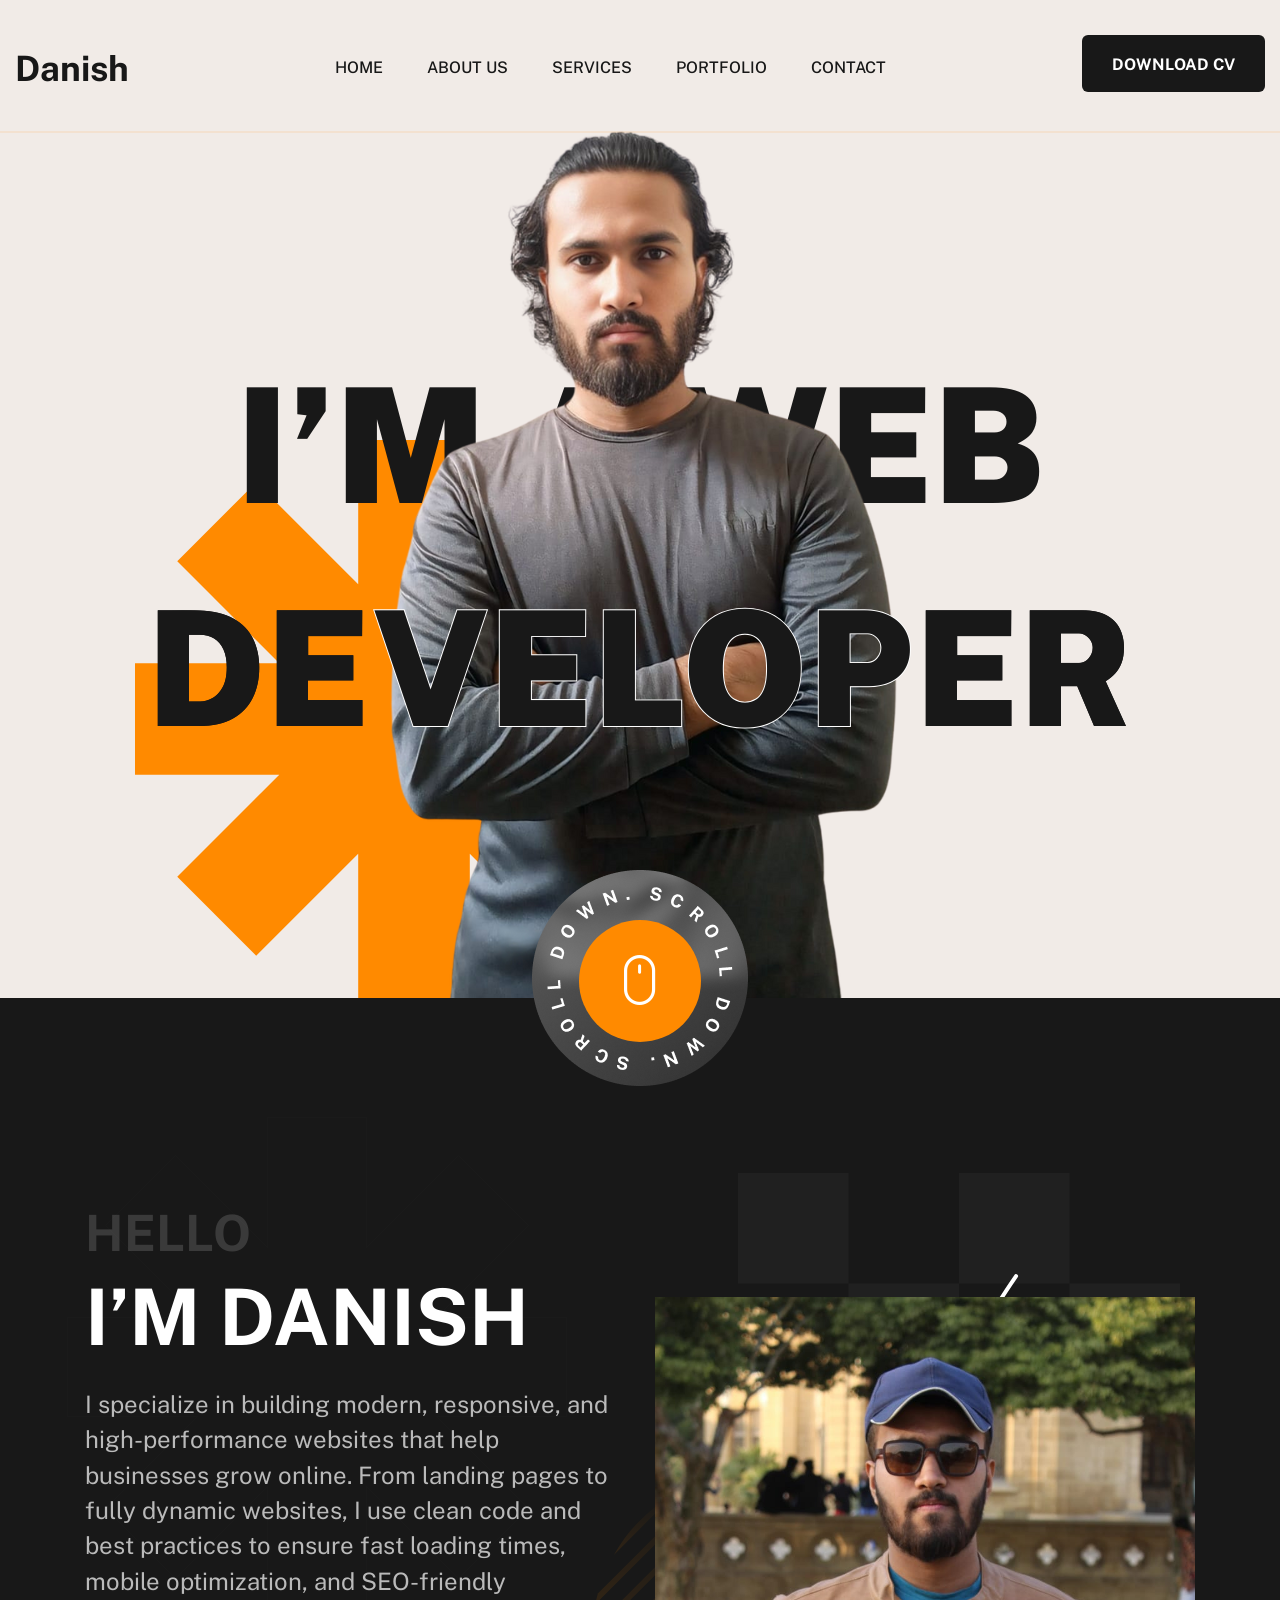
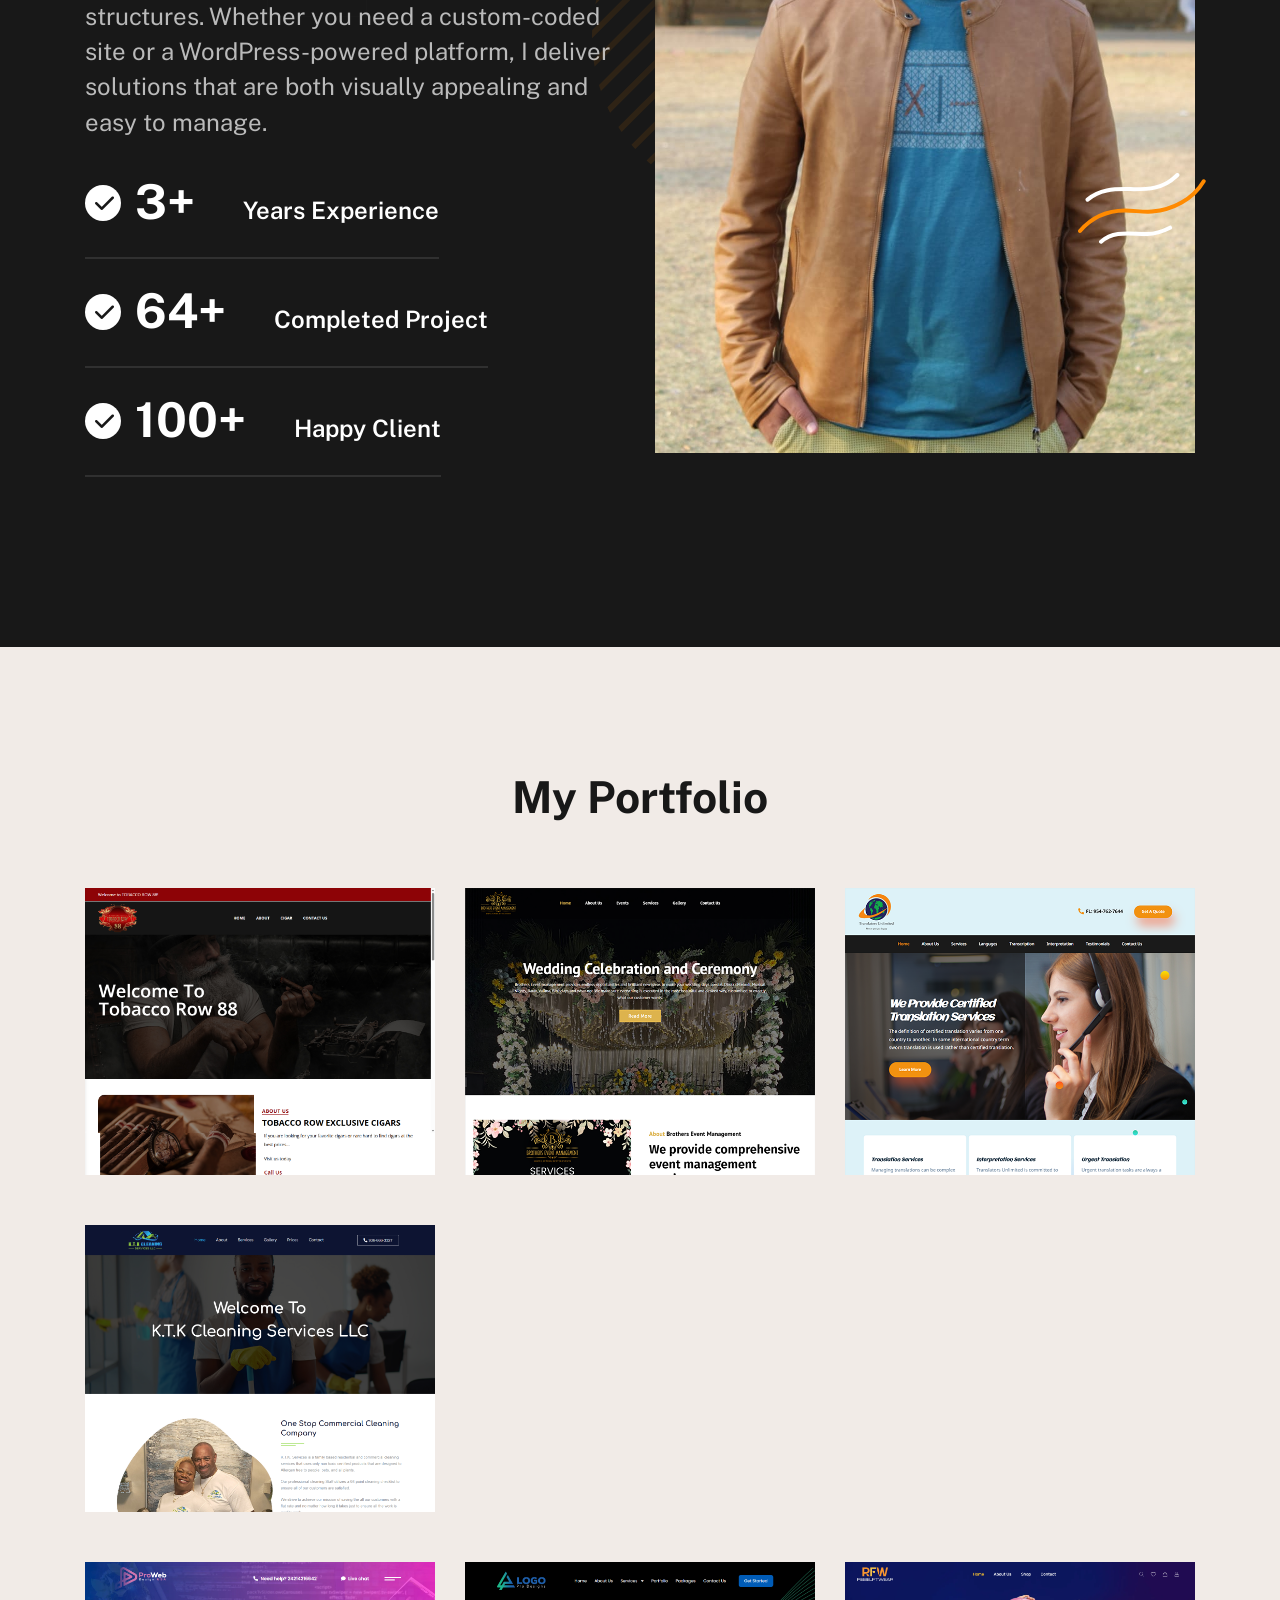
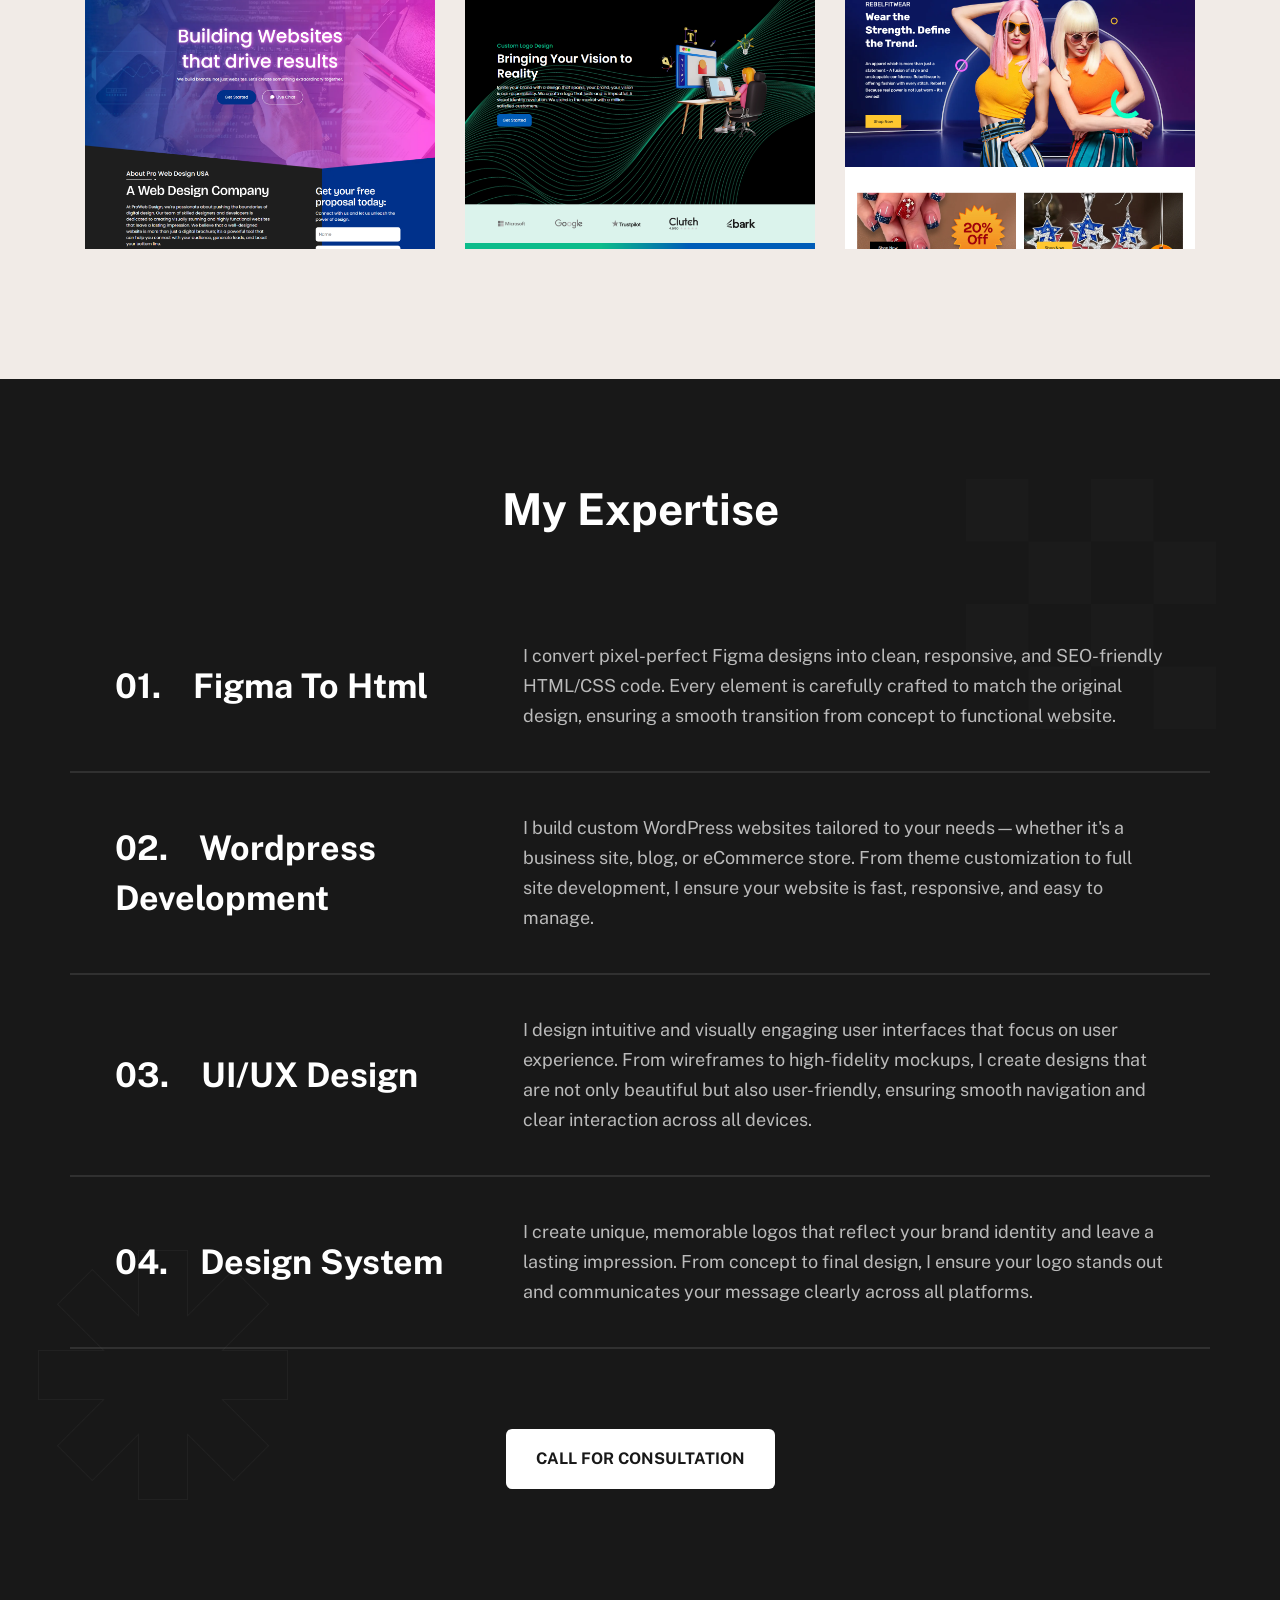
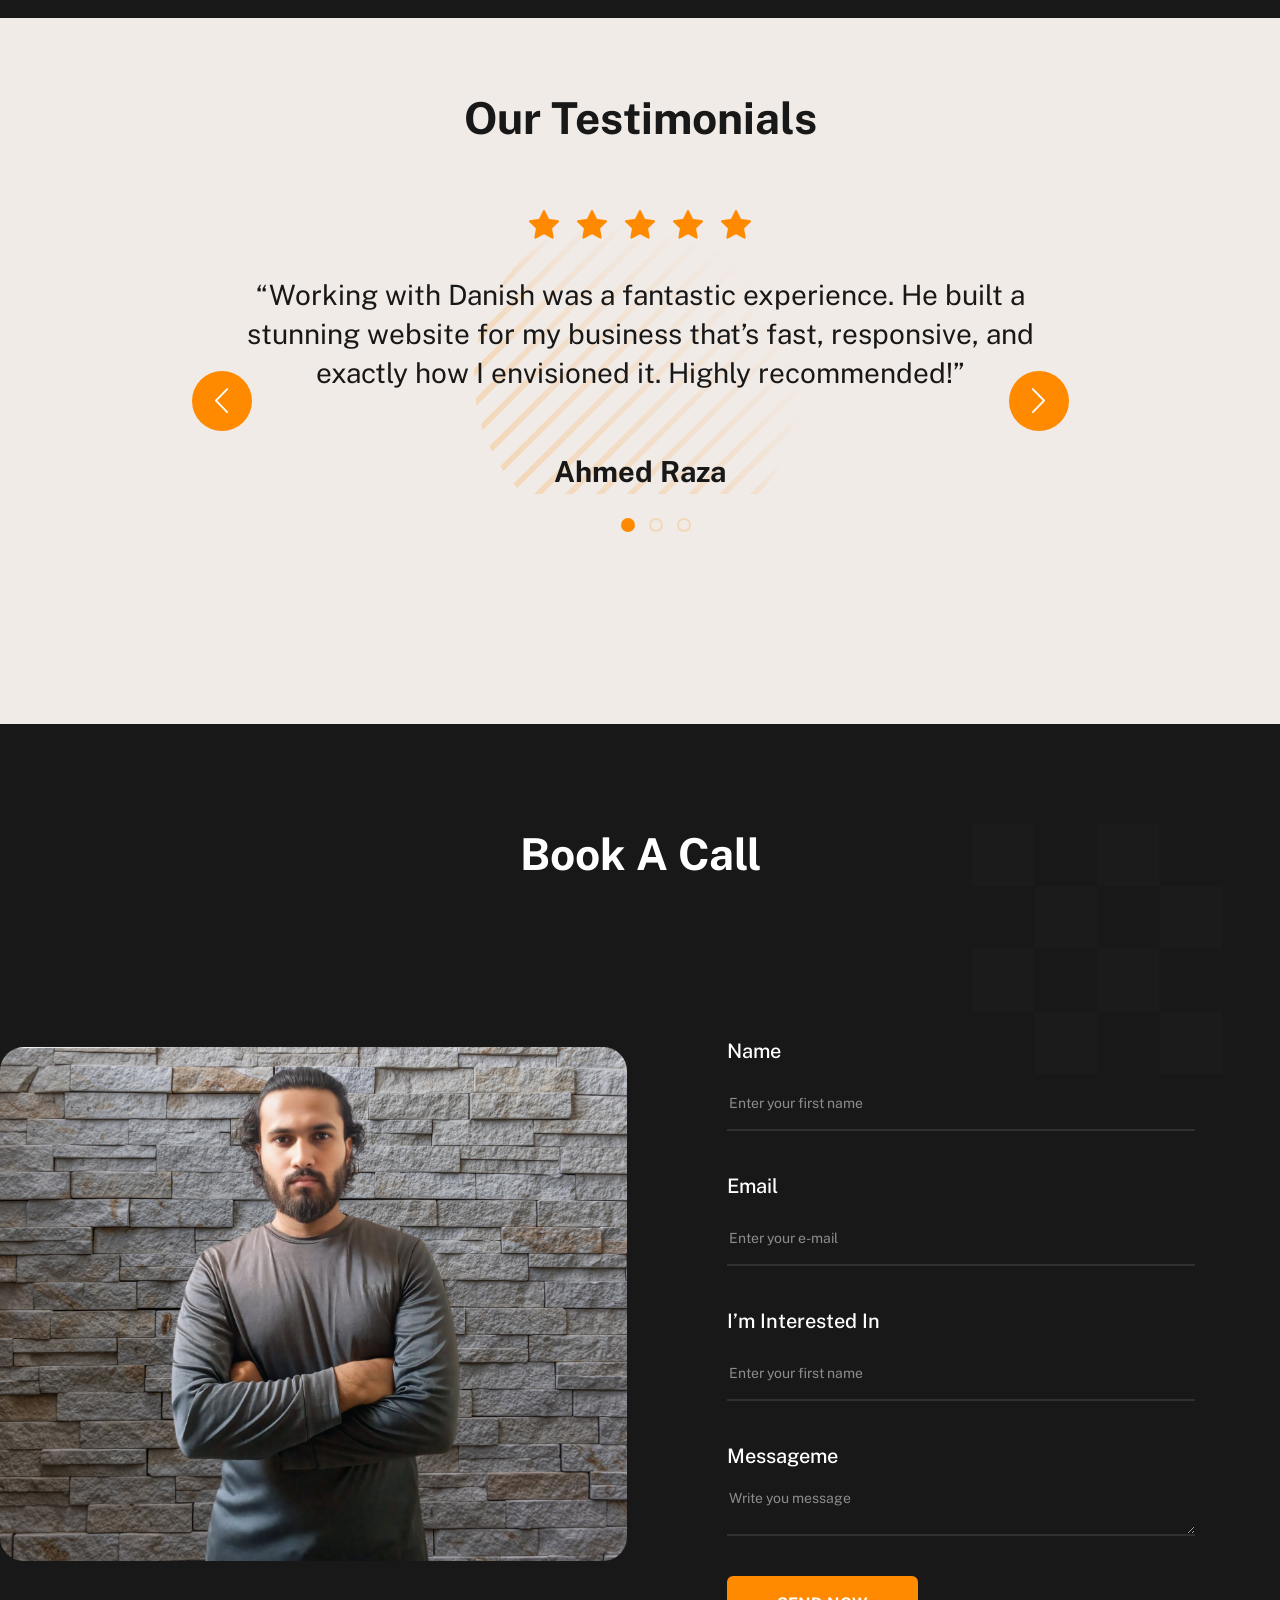
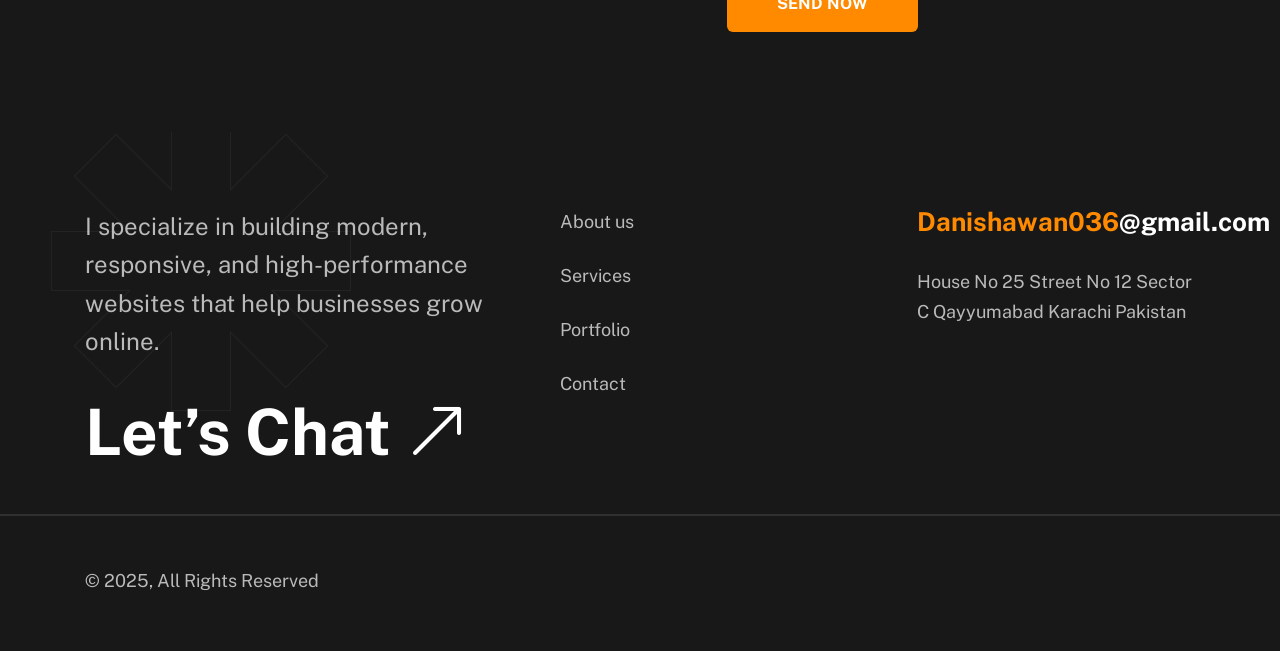
==== commit 9e8bc5ec: "yes" ====
--- a/index.html
+++ b/index.html
@@ -138,9 +138,9 @@
 						</div>
 						<div class="col-xl-2 col-lg-3 col-6">
 							<div class="right-nav d-flex align-items-center justify-content-end">
-								<!-- <div class="quote__btn d-none d-sm-inline-block">
-									<a href="#" class="ht_btn">Download CV</a>
-								</div> -->
+								<div class="quote__btn d-none d-sm-inline-block">
+									<a href="assets/Danish Javed.pdf" id="downloadBtn" class="ht_btn">Download CV</a>
+								</div>
 								<div class="search-area me-4 d-none">
 									<a class="search_input" href="#" data-bs-toggle="offcanvas"
 										data-bs-target="#offcanvasTop" aria-controls="offcanvasTop">
@@ -180,7 +180,7 @@
 				</div>
 				<img class="shape_01 d-none d-lg-inline-block" src="assets/img/shape/star-1.svg" alt="shape">
 
-				<a class="scroll-btn" href="#bt-section">
+				<a class="scroll-btn" href="#portfolio">
 					<img class="bg-round" src="assets/img/hero/sbutton.png" alt="shape">
 					<div class="icon">
 						<i class="bi bi-mouse"></i>
@@ -279,7 +279,30 @@
 								<a class="ht-btn-two ms-sm-4" href="https://www.nlc.com.pk/"><i class="bi bi-arrow-up-right"></i></a>
 							</div>
 						</div>
-
+						<div class="col-lg-4">
+							<div class="portfolio-box">
+								<div class="img-portfolio">
+									<img src="assets/img/gallery/img-7.png" alt="" class="img-fluid">
+								</div>
+								<a class="ht-btn-two ms-sm-4" href="https://darkcyan-locust-404881.hostingersite.com/index.php"><i class="bi bi-arrow-up-right"></i></a>
+							</div>
+						</div>
+						<div class="col-lg-4">
+							<div class="portfolio-box">
+								<div class="img-portfolio">
+									<img src="assets/img/gallery/img-8.png" alt="" class="img-fluid">
+								</div>
+								<a class="ht-btn-two ms-sm-4" href="https://ghostwhite-louse-113010.hostingersite.com/website/"><i class="bi bi-arrow-up-right"></i></a>
+							</div>
+						</div>
+						<div class="col-lg-4">
+							<div class="portfolio-box">
+								<div class="img-portfolio">
+									<img src="assets/img/gallery/img-9.png" alt="" class="img-fluid">
+								</div>
+								<a class="ht-btn-two ms-sm-4" href="https://rebelfitwear.com"><i class="bi bi-arrow-up-right"></i></a>
+							</div>
+						</div>
 					</div>
 					<!-- <div class="row">
 						<div class="col-12 text-center mt-20">
@@ -479,7 +502,7 @@
 						<div class="col-xl-5 col-lg-5 col-md-8">
 							<div class="footer-widget mb-30">
 								<p class="footer-desc">I specialize in building modern, responsive, and high-performance websites that help businesses grow online.</p>
-								<a class="chatbot" href="contact.html">Let’s Chat <i
+								<a class="chatbot" href="#contact">Let’s Chat <i
 										class="bi bi-arrow-up-right"></i></a>
 							</div>
 						</div>
--- a/assets/css/main.css
+++ b/assets/css/main.css
@@ -8,4 +8,7 @@
 ####################################################################### */.mean-container .mean-bar{float:left;width:100%;position:relative;background:0 0;padding:4px 0;min-height:42px;z-index:999999}.mean-container a.meanmenu-reveal{width:22px;height:22px;padding:13px 13px 11px;position:absolute;top:0;right:0;cursor:pointer;color:#fff;text-decoration:none;text-indent:-9999em;line-height:22px;font-size:1px;display:none!important;font-family:Arial,Helvetica,sans-serif;font-weight:700}.body-font,.comment-box .reply,.faq-que-list .accordion-item .accordion-button,.heding-font,.ht-btn-three,.ht_btn,.service-widget li a,.widget-post .post-content h5{font-family:"Public Sans",sans-serif}.mean-container a.meanmenu-reveal span{display:block;background:#fff;height:3px;margin-top:3px}.mean-container .mean-nav{float:left;width:100%;background:0 0;margin-top:0}.mean-container .mean-nav>ul{padding:0;margin:0;width:100%;list-style-type:none;display:block!important}.mean-container .mean-nav ul li{position:relative;float:left;width:100%;list-style:none}.mean-container .mean-nav ul li a{display:block;float:left;width:100%;padding:.5em 0;margin:0;text-align:left;color:#fff;text-decoration:none;text-transform:uppercase}.mean-container .mean-nav ul li li a{width:80%;padding:.5em 4%;border-top:1px solid rgba(255,255,255,.25);opacity:.75;visibility:visible;font-size:16px}.mean-container .mean-nav ul li.mean-last a{border-bottom:none;margin-bottom:0}.mean-container .mean-nav ul li li li a{width:70%;padding:1em 15%}.mean-container .mean-nav ul li li li li a{width:60%;padding:1em 20%}.mean-container .mean-nav ul li li li li li a{width:50%;padding:1em 25%}.mean-container .mean-nav ul li a.mean-expand{margin-top:1px;width:26px;text-align:center;position:absolute;right:0;top:-3px;z-index:2;font-weight:700;border:none!important}.mean-container .mean-nav ul li a.mean-expand:hover{transform:rotate(180deg)}.mean-container .mean-push{float:left;width:100%;padding:0;margin:0;clear:both}.mean-nav .wrapper{width:100%;padding:0;margin:0}.mean-container .mean-bar,.mean-container .mean-bar *{-webkit-box-sizing:content-box;-moz-box-sizing:content-box;box-sizing:content-box}.mean-remove{display:none!important}.slide-bar{position:fixed;overflow-y:auto;top:0;right:-370px;width:350px;padding:25px 30px;height:100%;display:block;background-color:#181818;z-index:9999999;-webkit-transition:.6s cubic-bezier(.785, .135, .15, .86);-moz-transition:.6s cubic-bezier(.785, .135, .15, .86);transition:.6s cubic-bezier(.785, .135, .15, .86);box-shadow:-5px 0 20px -5px rgba(0,0,0,.5)}@media only screen and (min-width:576px) and (max-width:767px){.slide-bar{width:350px}}.open-mobile-menu a{display:block;width:50px;height:50px;background:#212121;text-align:center;line-height:50px;font-size:20px;margin-left:20px;color:#fff}.open-mobile-menu a.active,.open-mobile-menu a:hover,.theme-bg,ul.slick-dots li.slick-active button{background:#ff8a00}.close-mobile-menu a{color:#fff;position:relative;z-index:2;font-size:16px;top:-10px;left:0}.close-mobile-menu a:hover{color:red}.body-overlay{background-color:rgba(0,0,0,.5);height:100%;width:100%;position:fixed;top:0;z-index:1010;left:0;opacity:0;display:none;-webkit-transition:.3s;-moz-transition:.3s;-ms-transition:.3s;-o-transition:.3s;transition:.3s}.domain__search-wrapper,.ht-btn-three,.ht_btn{z-index:3;text-align:center}.body-overlay.active{opacity:1;display:block}.offset-widget.offset-logo{border-bottom:1px solid #eeecec;padding-bottom:20px}.offset-widget .info-widget .offset-title{font-size:20px;font-weight:800;color:#fff}.offset-widget .info-widget.info-widget2 p i{margin-right:7px;color:#fff}.fw-exbold{font-weight:800}.fw-bold{font-weight:700}.fw-semi{font-weight:600}.fw-medium{font-weight:500}.fw-normal{font-weight:400}.fw-light{font-weight:300}.fw-thin{font-weight:100}.fs-20{font-size:20px}.fs-17{font-size:17px!important}.fs-12{font-size:12px}.white-bg,body.dark-theme .footer-area-three .footer-social ul li:nth-child(2)::after,body.dark-theme .footer-area-three .footer-social ul li:nth-child(2)::before{background:#fff}.black-bg,.blog-style-three .blog-btn:hover,.heding-bg,.ht_btn.hover-bg::before,.text-box-style.active .icon .step,.text-box-style:hover .icon .step,body.dark-theme,body.dark-theme .sticky-menu{background:#181818}.black-bg2,body.dark-theme .black-soft-bg,body.dark-theme .blog-style-one,body.dark-theme .blog-wrapper .blog-style-two,body.dark-theme .box-style-one,body.dark-theme .brand-wrapper,body.dark-theme .contact-2 .main-form,body.dark-theme .contact-bg-1,body.dark-theme .footer-area-one,body.dark-theme .footer-area-three .copyright-area,body.dark-theme .header-section .side-menu,body.dark-theme .plan,body.dark-theme .pt-sect-3,body.dark-theme .qualifications-wrapper-two,body.dark-theme .text-wrapper,body.dark-theme .text-wrapper-two .portfolio-content .ht-btn-five{background:#202020}.text-black{color:#000}.text-body{color:#777c90}.capitalize{text-transform:capitalize;text-transform:lowercase}.bg-none{background:0 0}.search-area .search_input{color:#fff;font-size:25px}.offcanvas-top{min-height:150px}.offcanvas-top .search-close{position:absolute;top:50px;right:50px;font-size:30px;color:#fff;cursor:pointer}.search-wrap{padding-bottom:100px}.search-wrap input{color:#fff;font-size:80px;width:100%;background:0 0;border:0;text-align:center;height:auto;padding:0;display:inline-block;display:flex;justify-content:center;margin:0 auto;border-bottom:2px solid #fff}.search-wrap input::placeholder{color:#fff;padding-bottom:80px;font-size:80px;font-family:"Public Sans",sans-serif}.search-wrap input::-moz-placeholder,.search-wrap input::-ms-placeholder,.search-wrap input::-o-placeholder,.search-wrap input::-webkit-placeholder{color:#fff;padding-bottom:80px;font-size:80px;font-family:"Public Sans",sans-serif}@media only screen and (min-width:1200px) and (max-width:1600px){.search-wrap input::placeholder{font-size:50px}.search-wrap input::-moz-placeholder,.search-wrap input::-ms-placeholder,.search-wrap input::-o-placeholder,.search-wrap input::-webkit-placeholder{font-size:50px}}@media only screen and (min-width:992px) and (max-width:1200px){.main-menu ul li a::before{display:none}.search-wrap input::placeholder{font-size:40px}.search-wrap input::-moz-placeholder,.search-wrap input::-ms-placeholder,.search-wrap input::-o-placeholder,.search-wrap input::-webkit-placeholder{font-size:40px}}.domain__search__area::before{content:"";position:absolute;background:rgba(255,255,255,.03);width:100%;height:100%;left:0;top:0;z-index:1}.domain__search-wrapper{position:relative}.domain__search-title{font-size:32px;text-align:center}.about-img-wrapper .shape-03,.about-img-wrapper .shape-04,.about-img-wrapper .shape-05,.domain__shape{position:absolute}.domain__search-list li a,.ht_btn{display:inline-block;position:relative;color:#fff}.domain__shape.one{left:7.81%}.domain__shape.two{right:7.81%}.domain__shape.three{right:78.85%}.domain__shape.four{right:32%}.domain__search-box.mb-30,.footer-area-two .footer-widget ul{display:flex;align-items:center;justify-content:space-between}.header-sec,.theme-main-banner .scroll-btn{align-items:center;display:flex}.domain__search-box.mb-30 .nice-select.domain-select{-webkit-tap-highlight-color:transparent;background-color:#fff;border-radius:5px;height:60px;width:100%;display:block;color:#777c90;line-height:58px;font-weight:500;font-family:"Public Sans",sans-serif;margin-right:10px}.domain__search-box.mb-30 .nice-select.domain-select::after{content:"\f078";font-family:"Font Awesome 5 Pro";border-bottom:unset;border-right:unset;transform:rotate(0);top:7px;right:30px;transform-origin:unset;color:#ff5c65}.contact-2 .main-form .nice-select.open .list,.domain__search-box.mb-30 .nice-select.domain-select .list,.ht-btn-three:hover::before,.ht_btn.hover-bg:hover::before,.ht_btn:hover::before,.skills-wrapper:hover::before{width:100%}.domain__search-box.mb-30 button{padding:21px 40px;border:0;border-radius:5px;width:225px}.domain__search-list{padding-left:0;clear:both}.domain__search-list li{display:inline-block;list-style:none}.domain__search-list li:last-child a{padding-right:0;margin-right:0}.author-blockquote .blockquote-footer::before,.domain__search-list li:last-child a::before,.faq-que-list .accordion-item .accordion-button::after{display:none}.domain__search-list li a{font-size:17px;line-height:22px;z-index:1;margin-right:30px;padding-right:30px;margin-bottom:20px}.domain__search-list li a::before{content:"";position:absolute;background:#fff;width:1px;height:20px;right:0;top:0}@media only screen and (max-width:575.98px){.domain__search-list li a{margin-right:4px;padding-right:10px;margin-bottom:20px}}@-webkit-keyframes rotated{0%{-webkit-transform:rotateY(0);transform:rotateY(0)}100%{-webkit-transform:rotateY(360deg);transform:rotateY(360deg)}}@keyframes rotated{0%{-webkit-transform:rotateY(0);transform:rotateY(0)}100%{-webkit-transform:rotateY(360deg);transform:rotateY(360deg)}}@-webkit-keyframes rotatedHalf{0%,100%{-webkit-transform:rotate(0);transform:rotate(0)}50%{-webkit-transform:rotate(90deg);transform:rotate(90deg)}}@keyframes rotatedHalf{0%,100%{-webkit-transform:rotate(0);transform:rotate(0)}50%{-webkit-transform:rotate(90deg);transform:rotate(90deg)}}@-webkit-keyframes rotatedHalfTwo{0%{-webkit-transform:rotate(-90deg);transform:rotate(-90deg)}100%{-webkit-transform:rotate(90deg);transform:rotate(90deg)}}@keyframes rotatedHalfTwo{0%{-webkit-transform:rotate(-90deg);transform:rotate(-90deg)}100%{-webkit-transform:rotate(90deg);transform:rotate(90deg)}}@-webkit-keyframes scale-upOne{0%{-webkit-transform:scale(1);transform:scale(1)}100%{-webkit-transform:scale(.2);transform:scale(.2)}}@keyframes scale-upOne{0%{-webkit-transform:scale(1);transform:scale(1)}100%{-webkit-transform:scale(.2);transform:scale(.2)}}@-webkit-keyframes scale-right{0%,100%{-webkit-transform:translateX(-50%);transform:translateX(-50%)}50%{-webkit-transform:translateX(50%);transform:translateX(50%)}}@keyframes scale-right{0%,100%{-webkit-transform:translateX(-50%);transform:translateX(-50%)}50%{-webkit-transform:translateX(50%);transform:translateX(50%)}}@-webkit-keyframes fade-in{0%{opacity:.5}40%{opacity:1}100%{opacity:.7}}@keyframes fade-in{0%{opacity:.5}40%{opacity:1}100%{opacity:.7}}@keyframes hvr-ripple-out{0%{top:0;right:0;bottom:0;left:0;opacity:1}100%{top:-6px;right:-6px;bottom:-6px;left:-6px;opacity:0}}@keyframes hvr-ripple-out-two{0%{top:0;right:0;bottom:0;left:0;opacity:1}100%{top:-12px;right:-12px;bottom:-12px;left:-12px;opacity:0}}@-webkit-keyframes scale-up-one{0%,100%{-webkit-transform:scale(1);transform:scale(1)}40%{-webkit-transform:scale(.5);transform:scale(.5)}}@keyframes scale-up-one{0%,100%{-webkit-transform:scale(1);transform:scale(1)}40%{-webkit-transform:scale(.5);transform:scale(.5)}}@-webkit-keyframes scale-up-one-1{0%,100%{-webkit-transform:scale(1);transform:scale(1)}40%{-webkit-transform:scale(.8);transform:scale(.8)}}@keyframes scale-up-one-1{0%,100%{-webkit-transform:scale(1);transform:scale(1)}40%{-webkit-transform:scale(.8);transform:scale(.8)}}@keyframes animationFramesOne{0%,100%{transform:translate(0,0) rotate(0)}20%{transform:translate(73px,-1px) rotate(36deg)}40%{transform:translate(141px,72px) rotate(72deg)}60%{transform:translate(83px,122px) rotate(108deg)}80%{transform:translate(-40px,72px) rotate(144deg)}}@-webkit-keyframes animationFramesOne{0%,100%{-webkit-transform:translate(0,0) rotate(0)}20%{-webkit-transform:translate(73px,-1px) rotate(36deg)}40%{-webkit-transform:translate(141px,72px) rotate(72deg)}60%{-webkit-transform:translate(83px,122px) rotate(108deg)}80%{-webkit-transform:translate(-40px,72px) rotate(144deg)}}@keyframes moveRound{0%,100%{background-color:#eee3ff;left:-24px;top:0}25%{background-color:#feddfc;left:100px;top:0}50%{background-color:#efe4ff;left:100px;top:100px}75%{background-color:#e2fcf4;left:-24px;top:200px}}@-webkit-keyframes moveRound{0%,100%{background-color:#eee3ff;left:-24px;top:0}25%{background-color:#feddfc;left:100px;top:0}50%{background-color:#efe4ff;left:100px;top:200px}75%{background-color:#e2fcf4;left:-24px;top:100px}}@keyframes moveShap{0%,100%{left:0;top:0}25%{left:100px;top:0}50%{left:100px;top:100px}75%{left:0;top:200px}}@keyframes moveShap2{0%,100%{right:0;top:0}25%{right:100px;top:0}50%{right:100px;top:100px}75%{right:0;top:200px}}@-webkit-keyframes heartbeat{to{-webkit-transform:scale(1.2);transform:scale(1.2)}}@keyframes heartbeat{to{-webkit-transform:scale(1.2);transform:scale(1.2)}}@keyframes rotation{to{transform:rotate(360deg)}}@keyframes pulseBig{0%{box-shadow:0 0 0 0 rgba(55,140,255,.2)}50%{box-shadow:0 0 0 30px rgba(1,93,199,0)}100%{box-shadow:0 0 0 0 rgba(1,93,199,0)}}.scaleUp1{-webkit-animation-name:scaleUp1;animation-name:scaleUp1;-webkit-animation-duration:3s;animation-duration:3s;-webkit-animation-iteration-count:infinite;animation-iteration-count:infinite;-webkit-animation-timing-function:linear;animation-timing-function:linear}@-webkit-keyframes scaleUp1{0%,100%,40%{-webkit-transform:translateY(1);transform:translateY(1)}20%,80%{-webkit-transform:translateY(-15px);transform:translateY(-15px)}}@keyframes scaleUp1{0%,100%,40%{-webkit-transform:translateY(1);transform:translateY(1)}20%,80%{-webkit-transform:translateY(-15px);transform:translateY(-15px)}}@keyframes runs{0%{transform:translateY(0) rotate(90deg)}50%{transform:translateY(300px) rotate(90deg)}100%{transform:translateY(-300px) rotate(180deg)}}@-webkit-keyframes runs{0%{transform:translateY(0) rotate(90deg)}50%{transform:translateY(300px) rotate(90deg)}100%{transform:translateY(-300px) rotate(180deg)}}@-moz-keyframes runs{0%{transform:translateY(0) rotate(90deg)}50%{transform:translateY(300px) rotate(90deg)}100%{transform:translateY(-300px) rotate(180deg)}}@-o-keyframes runs{0%{transform:translateY(0) rotate(90deg)}50%{transform:translateY(300px) rotate(90deg)}100%{transform:translateY(-300px) rotate(180deg)}}@keyframes zoomIncolor{0%{transform:scale(.8)}50%{transform:scale(1);background:#ff8a00;opacity:.5}100%{transform:scale(1.3);background:#ff8a00;opacity:.8}}@-webkit-keyframes zoomIncolor{0%{transform:scale(.8)}50%{transform:scale(1);background:#ff8a00;opacity:.5}100%{transform:scale(1.3);background:#ff8a00;opacity:.8}}@-moz-keyframes zoomIncolor{0%{transform:scale(.8)}50%{transform:scale(1);background:#ff8a00;opacity:.5}100%{transform:scale(1.3);background:#ff8a00;opacity:.8}}@keyframes squareMove{0%,100%{transform:translateX(0) rotate(0)}33%{transform:translateY(-100px) rotate(180deg)}66%{transform:translateX(200px) rotate(-90deg)}}@-webkit-keyframes squareMove{0%,100%{transform:translateX(0)}33%{transform:translateY(-100px)}66%{transform:translateX(200px)}}@-moz-keyframes squareMove{0%,100%{transform:translateX(0)}33%{transform:translateY(-100px)}66%{transform:translateX(200px)}}@keyframes float-bob{0%,100%{transform:translateY(0);-webkit-transform:translateY(0);-moz-transform:translateY(0);-ms-transform:translateY(0);-o-transform:translateY(0)}50%{transform:translateY(-100px);-webkit-transform:translateY(-100px);-moz-transform:translateY(-100px);-ms-transform:translateY(-100px);-o-transform:translateY(-100px)}}.ht_btn{overflow:hidden;background:#181818;font-size:16px;font-weight:700;line-height:16px;padding:22px 30px 19px;border-radius:6px;cursor:pointer;text-decoration:none;transition:none;text-transform:uppercase}.ht-btn-three::before,.ht_btn::before{content:"";background:#ff8a00;position:absolute;z-index:-1;left:0;top:0;width:0;height:100%;-webkit-transition:.3s;-moz-transition:.3s;-ms-transition:.3s;-o-transition:.3s;transition:.3s}.ht-btn-two{color:#fff;width:70px;height:70px;border-radius:50%;font-size:25px;line-height:70px;background:#ff8a00;text-align:center;transition:.4s ease-out;position:absolute;top:120px;left:120px;display:none}.ht-btn-four,.ht-btn-three{font-size:16px;font-weight:700}.ht-btn-four,.ht-btn-three,.portfolio-box{position:relative}.ht-btn-two:hover{color:#fff;background:#000;transform:rotate(20deg)}.ht-btn-three{overflow:hidden;color:#181818;background:#fff;line-height:16px;padding:22px 30px;border-radius:6px;display:inline-block;cursor:pointer;text-decoration:none;transition:none;text-transform:uppercase}.ht-btn-four,.inner-content .title-one,.theme-main-banner .title-two{line-height:1;text-transform:uppercase}.ht-btn-four{color:#fff;border:0;border-radius:6px;padding:20px 50px;background:#ff8a00;z-index:2}.ht-btn-four::before{content:"";background:#fff;position:absolute;z-index:-1;left:0;top:0;width:0;height:100%;-webkit-transition:.3s;-moz-transition:.3s;-ms-transition:.3s;-o-transition:.3s;transition:.3s}.ht-btn-four:hover::before{width:100%;border-radius:6px}.ht-btn-five{color:#fff;display:inline-block;width:70px;height:70px;border-radius:50%;font-size:25px;line-height:70px;background:#181818;text-align:center;transition:.4s ease-out}.ht-btn-five:hover{color:#fff;background:#ff8a00;transform:rotate(20deg)}.sub-title{color:rgba(255,255,255,.15);font-size:50px;text-transform:uppercase;font-weight:700;line-height:1.2}.name-title{color:#fff;font-size:78px;text-transform:uppercase}.upper-title{color:#ff8a00;font-size:16px;font-weight:600;background:rgba}.section-title{font-size:40px;line-height:1.3}.wrapper-title{font-size:64px;line-height:1.4}@media only screen and (max-width:1600px){.wrapper-title{font-size:44px}}.upper-title-2{color:#181818;font-size:24px;font-weight:500}.portfolio-name,.project-tag a,.skills-name{font-weight:700}.blog-style-three .blog-title,.box-style-one h3,.md-title{font-size:32px}@media only screen and (max-width:1199.98px){ul.breadcrumb{padding:5px 15px}ul.breadcrumb li a{font-size:18px}.domain__search-title,.md-title{font-size:26px}.name-title{font-size:60px}.section-title{font-size:28px}.wrapper-title{font-size:32px}.hero-img-wrapper .shape-01{display:none}}.theme-main-banner .author-thumb{position:absolute;left:0;right:0;margin:0 auto;bottom:0;text-align:center;z-index:3}.theme-main-banner .title-wrapper{position:absolute;z-index:5;top:44%;left:0;right:0;margin:0 auto;text-align:center}.theme-main-banner .title-two{color:#181818;font-size:260px;font-weight:900;position:relative;margin:0 auto;text-align:center;display:inline-block}.theme-main-banner .title-two .clipping-text{color:#181818;-webkit-text-fill-color:transparent;-webkit-text-stroke-width:2px;-webkit-text-stroke-color:white}.theme-main-banner .title-two::before{content:attr(data-text);position:absolute;top:0;left:0;right:0;width:100%;height:100%;color:#181818;-webkit-text-stroke:0vw #383d52;overflow:hidden;animation:6s linear infinite dataanimate}.hero-img-wrapper .scroll-btn .icon,.theme-main-banner .scroll-btn .icon{width:122px;height:122px;line-height:122px;margin:0 auto;border-radius:50%;left:0}.theme-main-banner .shape_01{position:absolute;right:45.87%;bottom:0;z-index:-1}.theme-main-banner .scroll-btn{position:absolute;width:216px;height:216px;left:0;right:0;text-align:center;margin:0 auto;bottom:-12%;z-index:10}.theme-main-banner .scroll-btn .bg-round{animation:59s linear infinite rotation}.theme-main-banner .scroll-btn .icon{background:#ff8a00;position:absolute;right:0;top:23%;bottom:0;display:inline-block}.theme-main-banner .scroll-btn .icon i{color:#fff;font-size:50px}@media only screen and (max-width:1600px){.theme-main-banner .title-two{font-size:160px}}@media only screen and (max-width:991.98px){.page-content{right:0;transform:unset;left:0;width:100%}.theme-menu-two .hamburger-menu{transform:translateY(-4px)}.domain__search-box.mb-30{display:block}.domain__search-box.mb-30 button{margin-top:20px}.theme-main-banner .title-wrapper{position:relative;padding-bottom:50px}.theme-main-banner .title-two{font-size:80px}.theme-main-banner .author-thumb{position:relative}.theme-main-banner .author-thumb img{max-width:100%}}@keyframes dataanimate{0%,10%,100%{width:0}70%,90%{width:100%}}.inner-content .title-one{color:#181818;font-size:260px;font-weight:900}@media only screen and (max-width:1600px){.inner-content .title-one{font-size:160px}}@media only screen and (max-width:991.98px){.inner-content .title-one{font-size:80px}.theme-main-banner-two .inner-content{margin-bottom:50px}}.theme-main-banner-two .subtitle-two{color:#ff8a00;font-size:24px;font-weight:500}.about-text-wrapper-3 .about-title,.about-text-wrapper-4 .about-title,.theme-main-banner-three .title-four,.theme-main-banner-two .title-three{font-size:76px;line-height:1.3}.hero-img-wrapper .shape-01{position:absolute;z-index:-1;right:-68px;top:0}.hero-img-wrapper .shape-02{position:absolute;right:-6%;top:35%;animation:5s linear infinite float-bob-y}.hero-img-wrapper .scroll-btn{position:absolute;left:0;bottom:55px;z-index:1}.hero-img-wrapper .scroll-btn .icon{position:absolute;z-index:1;background:#fff;text-align:center;color:#ff8a00;font-size:30px;right:0;top:20%}.bottom-content .scroll-btn .icon i,.hero-img-wrapper .scroll-btn .icon i{font-weight:700;position:relative;z-index:1;right:-7px;top:-5px}.hero-img-wrapper .scroll-btn .icon i::after{content:" ";position:absolute;left:-33%;top:71%;width:16px;height:16px;background:#ff8a00;border-radius:50%;z-index:1;-webkit-transition:.4s;-moz-transition:.4s;-ms-transition:.4s;-o-transition:.4s;transition:.4s}.theme-main-banner-three .portfolio-thumb{height:577px;width:440px;position:absolute;right:-13%;top:0;z-index:2}.theme-main-banner-three .shape-01{position:absolute;right:17%;bottom:0;z-index:-1}.body-list .body-contents h4,.qualifications-wrapper-two h4,.theme-main-banner-three .subtitle-three{font-size:24px}.theme-main-banner-three .title-four .highlight-text{display:inline-block;position:relative;z-index:5}.theme-main-banner-three .title-four .highlight-text::before{content:attr(data-text);position:absolute;top:0;left:0;right:0;width:100%;height:100%;color:#ff8a00;-webkit-text-stroke:0vw #383d52;overflow:hidden;animation:6s linear infinite dataanimate}.text-img img{border-radius:0 0 0 12px}.text-img .webdesign{margin-left:-27px}.text-wrapper-one .upper-title{background:rgba(255,138,0,.1);display:inline-block;padding:2px 24px;border-radius:30px}.text-wrapper-one p{font-size:24px;line-height:1.5;margin-bottom:31px}.skills-wrapper{border-bottom:2px solid rgba(255,255,255,.1);padding:40px 30px;position:relative;z-index:1;-webkit-transition:.3s;-moz-transition:.3s;-ms-transition:.3s;-o-transition:.3s;transition:.3s}.skills-wrapper .img-holder,.skills-wrapper::before{-webkit-transition:.4s;-moz-transition:.4s;-ms-transition:.4s;-o-transition:.4s;left:0;position:absolute;z-index:-1}.skills-wrapper::before{content:"";width:0;bottom:0;height:100%;border-radius:12px;background:linear-gradient(91deg,rgba(255,255,255,.3) 0,rgba(255,255,255,.1) 100%);backdrop-filter:blur(7.5px);right:0;transition:.4s}.skills-wrapper .img-holder{display:inline-block;top:-87px;bottom:-87px;opacity:0;visibility:hidden;transition:.4s}.skills-wrapper:hover{border:0;margin-top:70px;margin-bottom:70px}.skills-wrapper:hover .img-holder{left:0;opacity:1;visibility:visible}.skills-wrapper:hover .skills-name{text-align:right}.skills-name{color:#fff;font-size:34px;line-height:50px;-webkit-transition:.4s;-moz-transition:.4s;-ms-transition:.4s;-o-transition:.4s;transition:.4s}.service-widget li a::before,.skills-desc .ht-btn-two{-webkit-transition:.3s;-moz-transition:.3s;-ms-transition:.3s;-o-transition:.3s}.skills-desc p{color:rgba(255,255,255,.7);margin-bottom:0}.skills-desc .ht-btn-two{background:0 0;border:2px solid rgba(255,255,255,.1);transition:.3s}.portfolio-wrapper::before,.round-btn{-webkit-transition:.4s;-moz-transition:.4s;-ms-transition:.4s;-o-transition:.4s}.skills-desc .ht-btn-two:hover{color:#fff;background:#ff8a00;transform:rotate(20deg);border:0}.skills-secion .shape-1a{position:absolute;left:3%;bottom:118px;opacity:.5;max-width:250px}.skills-secion .shape-2a{position:absolute;right:5%;top:100px;max-width:250px;opacity:.5}.portfolio-wrapper{padding:40px 25px;border-bottom:2px solid rgba(255,138,0,.2);position:relative;z-index:1}.portfolio-wrapper::before{content:"";position:absolute;width:100%;top:0;height:0;border-radius:12px;background:#fff;left:0;right:0;z-index:-1;transition:.4s}.portfolio-wrapper .img-holder{width:100%;height:0;border-radius:12px;background-size:cover;background-position:center;transition:.4s}.portfolio-wrapper .skills-desc p{color:rgba(24,24,24,.7);max-width:65%;margin-bottom:0}.portfolio-wrapper .skills-desc .ht-btn-two{color:#181818;border-color:rgba(24,24,24,.7)}.portfolio-wrapper:hover{border-bottom:2px solid transparent}.portfolio-wrapper:hover::before{height:100%}.portfolio-wrapper:hover .img-holder{height:490px}.portfolio-name{color:#181818;font-size:40px}.portfolio-name span,.portfolio-wrapper-3 .icon-link{color:#ff8a00;font-size:36px}@media only screen and (max-width:1600px){.theme-main-banner-three .title-four,.theme-main-banner-two .title-three{font-size:55px}.portfolio-name,.portfolio-name span{font-size:32px}}.qualifications-wrapper{background:#fff;padding:40px 40px 5px;border-radius:12px}@media only screen and (max-width:1199.98px){.theme-main-banner-three .title-four{font-size:40px}.theme-main-banner-three .portfolio-thumb{position:relative;right:0;left:0;top:0;z-index:2;margin:0 auto 50px}.text-img img{width:100%}.body-list .body-contents h4,.text-wrapper-one p{font-size:20px}.portfolio-wrapper .skills-desc p{max-width:74%}.portfolio-name,.portfolio-name span{font-size:24px}.qualifications-wrapper{padding:40px 24px 5px}}.header-sec .icon{background:rgba(255,138,0,.1);width:56px;height:56px;border-radius:6px;margin-right:10px;text-align:center;line-height:56px}.header-sec h3{color:#181818;font-size:36px;margin-bottom:0}.body-list{display:flex;align-items:center;justify-content:space-between;padding:25px 0 15px;border-bottom:2px solid rgba(119,124,144,.1)}.body-list:last-child{border-bottom:none}.body-list .body-contents h6{color:#ff8a00;font-weight:400}.round-btn{width:60px;height:60px;border:2px solid rgba(24,24,24,.2);display:inline-block;text-align:center;line-height:60px;font-size:20px;border-radius:50%;transition:.4s}.round-btn:hover{background:rgba(24,24,24,.2)}.box-style-one{background:#fff;padding:40px 35px 15px;border-radius:12px;-webkit-transition:.4s;-moz-transition:.4s;-ms-transition:.4s;-o-transition:.4s;transition:.4s}.box-style-one .icon::before{content:"";position:absolute;z-index:-1;width:70px;height:70px;border-radius:50%;background:#ff8a00;opacity:.2;left:-15px;top:-15px}.box-style-one p{font-size:22px;line-height:33px}.box-style-one:hover{transform:translateY(-5px)}.text-wrapper-two.mt-style{margin-top:-116px}.text-wrapper-two .portfolio-thumb{overflow:hidden;display:block;border-radius:12px}.text-wrapper-two .portfolio-thumb img{border-radius:12px;scale:1.5}.text-wrapper-two .portfolio-content h5{color:#ff8a00;font-size:20px;font-weight:500}.text-box-style .process-title,.text-wrapper-two .portfolio-content h3{font-size:36px}.text-wrapper-two .portfolio-content .ht-btn-five{position:absolute;right:0;top:4px;z-index:1}.portfolio-wrapper-3{border-bottom:2px solid rgba(119,124,144,.2);padding-bottom:55px;margin-bottom:55px}.portfolio-wrapper-3:last-child{margin-bottom:0;border-bottom:0;padding-bottom:0}.portfolio-wrapper-3 span{color:#fff;font-size:36px}.portfolio-wrapper-3 h2{color:#fff;font-size:76px}.project-info-content .project-info-box .info-title,.project-tag a{color:#181818;font-size:18px}.portfolio-wrapper-3 .icon-link i{transform:rotate(-45deg)}@media only screen and (max-width:1600px){.portfolio-wrapper-3 h2{font-size:45px}}@media only screen and (max-width:991.98px){.text-img .webdesign{margin-left:0}.skills-wrapper{padding-left:0;padding-right:0}.portfolio-wrapper .skills-desc{justify-content:space-between;margin-top:20px}.header-sec h3{font-size:28px}.text-wrapper-two .portfolio-thumb{max-width:450px;margin:0 auto 30px}.text-wrapper-two .portfolio-content{max-width:450px;margin:0 auto}.portfolio-wrapper-3 h2{font-size:32px}}.about-shape-01{position:absolute;right:4.3%;top:80px;max-width:240px;height:auto;opacity:.02;z-index:1}.about-shape-02{position:absolute;left:60px;bottom:60px;opacity:.5;max-width:220px}.project-info-content{border:2px solid #fff;border-radius:12px;padding:35px 40px}.project-info-content .project-info{padding:0;margin:0;list-style:none;display:flex;align-items:center;flex-wrap:wrap}.project-info-content .project-info li{width:50%}.project-info-content .project-info-box{margin-bottom:17px}.project-info-content .project-info-box .info-label,.project-tag .project-tag-title{color:#181818;font-size:16px;font-weight:400}ul.slick-dots{z-index:1;list-style:none;position:absolute;left:0;right:0;bottom:0;margin:0 auto;text-align:center}.service-widget li a,.tag-list a{background:#f8f9fc;position:relative;color:#181818;z-index:1}ul.slick-dots li button{border:2px solid rgba(255,138,0,.2);background:0;width:14px;height:14px;border-radius:50%;display:inline-block;font-size:0;margin-left:7px;margin-right:7px;padding:0}.blog-sidebar .widget{background:#fff;border-radius:8px;padding:20px 25px 25px}.widget-title{color:#181818;font-size:24px}.service-widget{list-style:none;padding:0}.service-widget li:last-child a{margin-bottom:0}.service-widget li a{font-size:18px;line-height:30px;padding:15px 30px;margin-bottom:10px;border-radius:8px;display:block}.service-widget li a::before{content:"";position:absolute;background:#ff8a00;height:100%;width:0;border-radius:8px;left:0;top:0;z-index:-1;transition:.3s}.service-widget li a::after,.tag-list a{-webkit-transition:.3s;-moz-transition:.3s;-ms-transition:.3s;-o-transition:.3s}.service-widget li a::after{content:"";position:absolute;background:#ff8a00;height:100%;width:0;border-radius:8px;right:0;top:0;z-index:-1;transition:.3s}.service-widget li a:hover::after,.service-widget li a:hover::before{width:52%}.widget-categories,.widget-search{padding:40px}.widget-search .search-form input{color:#181818;font-size:16px;height:60px;width:100%;line-height:50px;padding-left:25px;border:0;border-radius:6px;background:#f8f9fc}.widget-search .search-form input::placeholder{color:#777c90}.widget-search .search-form input::-moz-placeholder{color:#777c90}.widget-search .search-form input::-webkit-placeholder{color:#777c90}.widget-search .search-form input::-o-placeholder{color:#777c90}.widget-search .search-form .widget-btn{border:0;border-radius:6px;background:#ff8a00;width:54px;height:50px;line-height:50px;color:#fff;position:absolute;right:5px;top:5px;z-index:1}.widget-post .recent-post{display:flex;align-items:center;justify-content:space-around}.widget-post .post-list,ul.text-list{padding:0;margin:0;list-style:none}.widget-post .post-list li{border-bottom:1px solid rgba(2,24,24,.05);margin-bottom:20px}.widget-post .post-list li:last-child{border-bottom:0;margin-bottom:0}.widget-post .post-thumb{display:inline-block;margin-right:20px}.author-profile .author-avatar img,.comment-box .comment-avatar img,.widget-post .post-thumb img{border-radius:50%}.widget-post .post-content h5{color:#181818;font-size:20px;font-weight:600;margin-bottom:0}.widget-post .post-content span{color:#ff8a00;font-size:17px;display:inline-block;margin-bottom:4px}@media (max-width:1599.98px){.widget-post .post-content h5{font-size:16px}}.widget-categories .service-widget{padding:0}.widget-categories-tag{padding:35px 40px 30px}.tag-list a{font-size:16px;font-weight:400;border-radius:8px;display:inline-block;padding:16px 20px;margin:8px 0;line-height:1;transition:.3s}.tag-list a::before{content:"";position:absolute;background:#fff;width:1px;height:100%;border-radius:8px;left:0;bottom:0;-webkit-transition:.3s;-moz-transition:.3s;-ms-transition:.3s;-o-transition:.3s;transition:.3s;z-index:-1}.tag-list a:hover::before{width:100%;background:#ff8a00}.page-navigation .page-link{display:inline-block;color:#181818;background:0 0;font-size:16px;font-weight:500;border:2px solid rgba(24,24,24,.1);width:40px;height:40px;line-height:38px;text-align:center;margin-right:20px;padding:0}.page-navigation .page-link:focus,.page-navigation .page-link:hover{color:#fff;background:#ff8a00;border-color:#ff8a00;box-shadow:none}.page-navigation .page-item:first-child .page-link{border-top-left-radius:0;border-bottom-left-radius:0}.page-navigation .page-item:last-child .page-link{border-top-right-radius:0;border-bottom-right-radius:0;margin-right:0;padding-right:0}.about-section .shape-01{position:absolute;left:5.2%;top:9.5%;z-index:1;opacity:.1}.about-section .shape-02{position:absolute;right:7.81%;top:14%;z-index:1}.about-text-wrapper p{color:rgba(255,255,255,.7);font-size:24px;line-height:1.47;margin-bottom:50px}.about-text-wrapper .text-list,.comment-list{list-style:none;padding:0;margin:0}.about-text-wrapper .text-list li{color:#fff;font-weight:600;font-size:24px;border-bottom:2px solid rgba(255,255,255,.1);display:inline-block;padding-bottom:35px;margin-bottom:40px}.about-text-wrapper .text-list li span{font-weight:700;font-size:48px;margin-right:42px;max-width:110px}@media only screen and (max-width:991.98px){.widget-title{font-size:20px}.about-text-wrapper .text-list li{display:block}.about-text-wrapper .text-list li span{font-size:26px;margin-right:4px}.logos-slide .items:nth-child(odd) img,.logos-slide-2 .items:nth-child(odd) img{width:250px}}.about-img-wrapper .shape-03{right:50%;top:23%;z-index:-1}.about-img-wrapper .shape-04{right:26%;top:-3%;z-index:-1}.about-img-wrapper .shape-05{top:63%;right:-2%;z-index:1}.upper-text p{color:#fff;font-size:48px;line-height:1.5;font-weight:700;text-decoration:underline}.upper-text-title{color:#fff;font-size:86px;font-weight:900}.bottom-content .scroll-btn,.footer-area-three .footer-social ul li{display:inline-block;position:relative;z-index:1}.bottom-content .scroll-btn .bg-round,.button-2 .bg-round{animation:55s linear infinite rotation}.bottom-content .scroll-btn .icon{position:absolute;z-index:1;width:122px;height:122px;border-radius:50%;background:#181818;text-align:center;color:#fff;font-size:30px;line-height:122px;left:0;right:0;margin:0 auto;top:25%}.bottom-content .scroll-btn .icon i::after,.button-2 .icon i::after{content:" ";position:absolute;left:-33%;top:71%;width:16px;height:16px;background:#fff;border-radius:50%;z-index:1;-webkit-transition:.4s;-moz-transition:.4s;-ms-transition:.4s;-o-transition:.4s;transition:.4s}.plan .plan-header,body.dark-theme .plan .plan-header{background:rgba(255,138,0,.05)}.text-inner-content h4{color:rgba(255,255,255,.3);font-size:32px;text-transform:uppercase;font-weight:900}.text-inner-content h3{font-size:56px;font-weight:900;text-transform:uppercase;letter-spacing:.5px;color:#fff;margin-bottom:20px}.text-inner-content p{color:rgba(255,255,255,.8);font-size:28px;line-height:1.4}.about-section .shape-1a{position:absolute;z-index:1;left:3%;top:151px}.about-section .shape-2a{position:absolute;z-index:1;bottom:0;left:-50px}.about-section .shape-3a{position:absolute;z-index:1;opacity:.05;right:5%;top:100px}.about-text-wrapper-3 .inner-card .bottom-title{font-size:24px;font-weight:500;display:flex;align-items:center;max-width:300px}.about-text-wrapper-3 .inner-card .bottom-title .line{background:#ff8a00;width:90px;height:2px;border-radius:6px;display:inline-block;margin-left:25px}.about-text-wrapper-3 .inner-card p{font-size:24px;line-height:1.45;color:#181818;max-width:565px}.container-border{border-bottom:5px solid rgba(255,138,0,.15)}.container-border-black{border-top:5px solid rgba(24,24,24,.15);border-bottom:5px solid rgba(24,24,24,.15)}@keyframes marqueslide{from{transform:translateX(0)}to{transform:translateX(-100%)}}.logos,.logos-2{overflow:hidden;padding:60px 0;white-space:nowrap;position:relative;display:flex;align-items:center}.logos-2::after,.logos-2::before,.logos::after,.logos::before{position:absolute;top:0;width:250px;height:100%;content:"";z-index:2}.logos-2:hover .logos-slide,.logos:hover .logos-slide{animation-play-state:paused}.logos-slide,.logos-slide-2{display:inline-block;animation:35s linear infinite marqueslide;height:50px;display:flex;align-items:center}.logos-slide .items,.logos-slide-2 .items,.partners-two .items{display:inline-block;margin:0 40px}.logos.brand-padding{padding-top:40px;padding-bottom:40px}.partners-section .brand-wrapper{border-radius:12px;padding:80px 15px 60px}.partners-section .brand-wrapper img{display:inline-block;margin-bottom:20px}.plan .plan-header .white-icon,body.dark-theme .black-logo,body.dark-theme .plan .plan-header .black-icon{display:none;visibility:hidden;transform:scale(0)}.partners-section .row-divider{padding-top:70px;margin-top:50px;position:relative;z-index:1}.partners-section .row-divider::before{content:"";position:absolute;width:91%;height:2px;background:rgba(255,255,255,.1);left:0;right:0;top:0;text-align:center;margin:0 auto;z-index:1}.counter-section .counter-shape{position:absolute;z-index:1;right:4%;opacity:.01;top:70px;max-width:200px}.exp-timeline,.text-box-style .icon,ul.text-list li{position:relative;z-index:1}.counter-wrapper{border:2px solid rgba(255,255,255,.05);padding:40px;border-radius:12px}.counter-wrapper h4{color:#fff;font-size:24px;margin-bottom:25px;margin-top:15px}.counter-wrapper .counter-number{color:#ff8a00;font-size:48px;font-weight:700}.plan{background:#fff;border-radius:12px;padding:15px 15px 40px}.plan .plan-header{padding:27px 0 20px}.plan .plan-header h4{font-size:32px;margin-bottom:15px}.plan .plan-header .black-icon,.plan .plan-header .white-icon{-webkit-transition:.4s;-moz-transition:.4s;-ms-transition:.4s;-o-transition:.4s;transition:.4s}.plan .plan-header .price{font-size:44px;margin-top:20px}.plan .plan-body{padding:25px 45px 0}.plan .plan-body ul{padding:0;margin:0;text-align:start;list-style:none}.plan .plan-body ul li{color:#181818;font-size:20px;border-bottom:1px solid rgba(24,24,24,.1);display:block;margin-bottom:15px;padding-bottom:15px}.exp-timeline li::before,ul.text-list li::before{font-size:25px;z-index:3;font-family:bootstrap-icons}.plan .plan-body ul li span{color:#ff8a00;font-size:16px;margin-right:20px}.plan .plan-footer .ht_btn{text-transform:capitalize;font-weight:600;width:90%}.exp-timeline li::before,.text-box-style .icon .step{color:#fff;width:40px;height:40px;line-height:40px;background:#ff8a00}.counter-wrapper-2 h4{font-size:24px;font-weight:500;margin-bottom:34px}.counter-wrapper-2 .counter-number{color:#181818;font-size:44px;font-weight:700}.service-wrapper{padding-bottom:60px;padding-top:60px;border-bottom:2px solid rgba(119,124,144,.2)}.service-wrapper span{color:#181818;font-size:36px;line-height:36px}.service-wrapper h2{font-size:128px;display:inline-block;line-height:1;margin-bottom:0}.service-wrapper .icon-link{color:#181818;font-size:50px;display:inline-block;transform:rotate(-45deg)}.pt-sect-3 .brand-wrapper{padding:70px 15px 50px}.exp-timeline{padding:0 0 0 50px;margin:0 0 0 20px;list-style:none;border-left:2px dashed #ff8a00}.exp-timeline li::before{content:"\F4FE";text-align:center;position:absolute;border-radius:50%;left:-18.4%;top:16px}.qualifications-wrapper-two{padding:20px 25px 5px;background:#fff;border-radius:12px}.qualifications-wrapper-two h6{color:#777c90;font-size:18px;font-weight:500}.qualifications-wrapper-two .institute{color:#ff8a00;font-size:16px;margin-bottom:15px}.qualifications-wrapper-two p{font-size:16px;line-height:28px}.progressbar-content .chart .icon,.progressbar-content .chart .icon-w{position:absolute;left:0;right:0;text-align:center;margin:0 auto;display:inline-block;top:53px;-webkit-transition:.4s;-moz-transition:.4s;-ms-transition:.4s;-o-transition:.4s;transition:.4s}.text-box-style .icon,.text-box-style .icon .step{-webkit-transition:.4s;-moz-transition:.4s;-ms-transition:.4s;-o-transition:.4s;display:inline-block;text-align:center}.progressbar-content .chart .icon-w,body.dark-theme .progressbar-content .chart .icon{visibility:hidden}.text-box-style{background:#fff;padding:40px 40px 20px;border-radius:12px}.text-box-style .icon{border-radius:50%;width:120px;height:120px;line-height:120px;margin-bottom:35px;border:1px solid rgba(255,138,0,.2);transition:.4s}.text-box-style .icon .step{font-size:18px;font-weight:700;border-radius:50%;position:absolute;left:0;top:0;z-index:2;transition:.4s}.text-box-style.active .icon,.text-box-style:hover .icon{background:#ff8a00;border-color:#ff8a00}.text-box-style.active .icon img,.text-box-style:hover .icon img{filter:brightness(235.5) saturate(0%)}.service-thumb img{border-radius:20px}.service-thumb .popup-video{position:absolute;left:0;right:0;margin:0 auto;top:50%;transform:translateY(-50%);width:50px;height:50px;line-height:50px;font-size:18px}ul.text-list li{font-size:24px;line-height:24px;margin-bottom:40px;font-weight:500;padding-left:50px;color:#181818}ul.text-list li::before{content:"\F272";color:#181818;text-align:center;line-height:40px;position:absolute;background:#fff;width:36px;height:36px;border-radius:50%;left:0;top:-5px}.counter-bg-wrapper{background:#fff;padding:60px 0 20px;border-radius:12px}.counter-bg-wrapper .counter-wrapper-2 .counter-number{font-size:54px;display:block;text-align:center;margin-bottom:30px}.counter-bg-wrapper .counter-wrapper-2 h4{text-align:center;color:#777c90;font-weight:400}.feedback-section .next_t1,.feedback-section .prev_t1{position:absolute;z-index:2;background:#ff8a00;width:60px;height:60px;border-radius:50%;color:#fff;font-size:30px;line-height:60px;cursor:pointer}.feedback-section .next_t1{right:80.3%;top:50%}.feedback-section .prev_t1{right:16.5%;top:50%}.feedback-wrapper p{color:#181818;font-size:28px;line-height:1.4;max-width:75%;margin-left:auto;margin-right:auto;margin-bottom:65px}.feedback-wrapper .auhtor-img{display:inline-block;position:relative;z-index:1;margin-bottom:30px}.feedback-wrapper .auhtor-img img{border-radius:50%;position:relative;z-index:1}.feedback-wrapper .auhtor-img span{position:absolute;z-index:5;right:-10px;top:-10px;background:#ff8a00;width:36px;height:36px;border-radius:50%}.feedback-wrapper .auhtor-img span i{color:#fff;font-size:30px}.feedback-wrapper h3{font-size:29px;line-height:1}.feedback-wrapper .shape-01{position:absolute;z-index:-1;left:0;right:0;top:0;text-align:center;margin:0 auto}.rating a{color:#ff8a00;margin:0 7px;font-size:30px}.contact-section .shape-01{position:absolute;z-index:1;right:4.5%;top:100px;max-width:250px;opacity:.5}.contact-section .left-img{position:absolute;z-index:1;left:0;bottom:0;width:49%}.contact-section .left-img img{border-radius:24px}@media only screen and (max-width:1600px){.tag-list a{padding:16px 14px;margin:5px 2px}.about-text-wrapper-3 .about-title{font-size:50px}.about-text-wrapper-4 .about-title{font-size:45px}.counter-wrapper{padding:40px 15px}.service-wrapper h2{font-size:70px}.contact-section .left-img{top:32%}}.main-form label{color:#fff;font-size:20px;margin-bottom:10px}.main-form input,.main-form textarea{display:block;width:100%;background:0 0;border:0;border-bottom:2px solid rgba(255,255,255,.1);color:rgba(255,255,255,.5);font-size:16px;height:55px;margin-bottom:40px}.main-form input::placeholder,.main-form textarea::placeholder{color:rgba(255,255,255,.5)}.main-form input::-webkit-placeholder,.main-form textarea::-webkit-placeholder{color:rgba(255,255,255,.5)}.main-form input::-ms-placeholder,.main-form textarea::-ms-placeholder{color:rgba(255,255,255,.5)}.main-form input::-o-placeholder,.main-form textarea::-o-placeholder{color:rgba(255,255,255,.5)}.main-form input::-moz-placeholder,.main-form textarea::-moz-placeholder{color:rgba(255,255,255,.5)}.button-2{text-align:center}.button-2 .scroll-btn{position:relative;z-index:1;display:block}.button-2 .icon{position:absolute;z-index:1;width:122px;height:122px;border-radius:50%;background:#ff8a00;text-align:center;font-size:30px;line-height:122px;left:0;right:0;margin:0 auto;top:20%}.button-2 .icon i{color:#fff;position:relative;z-index:1;top:-2px;right:-4px}.button-2 button{color:#fff;border:0;background:0 0}.contact-section .cta-shape{position:absolute;z-index:-1;right:5.5%;top:238px;opacity:.03;max-width:250px}.border-cta{border-top:5px solid rgba(255,255,255,.1);border-bottom:5px solid rgba(255,255,255,.1)}.contact-2 .main-form{background:0 0;border-radius:20px;padding:40px 30px;margin-top:40px;box-shadow:0 2px 8px 0 rgba(0,0,0,.1)}.contact-2 .main-form input,.contact-2 .main-form select,.contact-2 .main-form textarea{background:0 0;width:100%;height:60px;border:1px solid rgba(218,218,218,.8549);border-radius:10px;box-shadow:none!important;padding-left:25px;color:#000;font-size:20px;font-weight:400}.contact-2 .main-form input::placeholder,.contact-2 .main-form select::placeholder,.contact-2 .main-form textarea::placeholder{color:#181818}.contact-2 .main-form input::-webkit-placeholder,.contact-2 .main-form select::-webkit-placeholder,.contact-2 .main-form textarea::-webkit-placeholder{color:#181818}.contact-2 .main-form input::-ms-placeholder,.contact-2 .main-form select::-ms-placeholder,.contact-2 .main-form textarea::-ms-placeholder{color:#181818}.contact-2 .main-form input::-o-placeholder,.contact-2 .main-form select::-o-placeholder,.contact-2 .main-form textarea::-o-placeholder{color:#181818}.contact-2 .main-form input::-moz-placeholder,.contact-2 .main-form select::-moz-placeholder,.contact-2 .main-form textarea::-moz-placeholder{color:#181818}.contact-2 .main-form .nice-select{width:100%;background:0 0;border:1px solid rgba(218,218,218,.8549);height:60px}.contact-2 .main-form textarea{height:150px;padding-top:15px;border-radius:10px;border:1px solid rgba(218,218,218,.8549)}.contact-2 .main-form button.ht_btn{border:0;border-radius:40px}.info-box h3{text-transform:uppercase;margin-bottom:25px}.info-box p{font-size:20px;margin-bottom:0}.contact-wrapper .contact-map iframe{width:100%;min-height:550px;border-radius:12px}.single-info-box{background:#fff;text-align:center;padding:40px 0 48px;border-radius:12px;-webkit-transition:.4s;-moz-transition:.4s;-ms-transition:.4s;-o-transition:.4s;transition:.4s}.media-tag a,.single-info-box .icon{-webkit-transition:.3s;-moz-transition:.3s;-ms-transition:.3s;-o-transition:.3s}.single-info-box .icon{color:#fff;font-size:35px;background:#ff8a00;width:80px;height:80px;display:inline-block;border-radius:50%;margin:0 auto 25px;text-align:center;line-height:84px;transition:.3s}.single-info-box span{color:#181818;font-size:24px;font-weight:500;display:block;line-height:30px}.comment-box .reply:hover,.single-info-box:hover .icon{color:#fff;background:#181818}.faq-que-list .accordion-item{border:2px solid rgba(255,138,0,.2);background:0 0;margin-bottom:40px;border-radius:8px}.faq-que-list .accordion-item .accordion-button{transition:unset;color:#181818;font-size:24px;font-weight:700;line-height:1.875rem;border:0;box-shadow:none;text-decoration:1px solid white;background:#fff;border-radius:6px;padding:15px 30px;position:relative;box-shadow:0;-webkit-transition:unset;-moz-transition:unset;-ms-transition:unset;-o-transition:unset;word-wrap:normal;display:inline-block}.faq-que-list .accordion-item .accordion-button.collapsed{background:rgba(255,255,255,.05)}.faq-que-list .accordion-item .accordion-button:focus{box-shadow:none;outline:0}.faq-que-list .accordion-item .accordion-button::before{content:"\F282";position:absolute;font-family:bootstrap-icons;font-size:20px;font-weight:300;color:#ff8a00;right:30px;top:50%;transform:translateY(-50%) rotate(180deg);transition:.3s linear;z-index:1}.blog-style-one .blog-title a,.blog-wrapper .blog-style-two .blog-title a{-webkit-transition:.4s;-moz-transition:.4s;-ms-transition:.4s;-o-transition:.4s}@media only screen and (min-width:768px) and (max-width:991px){.sticky-menu .hamburger-menu{top:35px}.search-wrap input::placeholder{font-size:30px}.search-wrap input::-moz-placeholder,.search-wrap input::-ms-placeholder,.search-wrap input::-o-placeholder,.search-wrap input::-webkit-placeholder{font-size:30px}.faq-que-list .accordion-item .accordion-button::before{right:10px;font-size:16px}}.faq-que-list .accordion-item .collapsed{border:0}.faq-que-list .accordion-item .collapsed::before{content:"\F282";color:#181818;transform:translateY(-50%) rotate(0)}.faq-que-list .accordion-item .accordion-body{background:#fff;padding:5px 30px 20px;border-radius:0 0 8px 8px}.faq-que-list .accordion-item .accordion-body p{font-size:20px;line-height:34px;margin-bottom:0;border-top:2px solid rgba(255,138,0,.3);padding-top:20px}.blog-style-one{background:#fff;max-width:438px;padding:20px;border-radius:8px}.blog-style-one .blog-thumb{background-size:cover;background-position:center;width:398px;height:230px;border-radius:8px;margin-bottom:20px}.blog-style-one .blog-meta a,.blog-wrapper .blog-style-two .blog-meta a{color:#ff8a00;font-size:18px;text-transform:uppercase}.blog-style-one .blog-title a{font-size:28px;transition:.4s}.blog-style-one .blog-meta-2,.blog-wrapper .blog-style-two .blog-meta-2{border-top:2px solid rgba(24,24,24,.1);padding-top:10px;margin-top:15px}.blog-style-one .blog-meta-2 a,.blog-wrapper .blog-style-two .blog-meta-2 a{color:#ff8a00;font-size:18px}.blog-style-one .blog-meta-2 a b,.blog-wrapper .blog-style-two .blog-meta-2 a b,.comment-form .main-form label,body.dark-theme .portfolio-wrapper:hover .portfolio-name,body.dark-theme .portfolio-wrapper:hover .skills-desc p{color:#181818}@media only screen and (max-width:1199.98px){.box-style-one{padding:40px 15px 15px}.box-style-one h3,.text-inner-content h4{font-size:24px}.about-text-wrapper-3 .inner-card p,.box-style-one p,.counter-wrapper h4,.qualifications-wrapper-two h4{font-size:20px}.text-wrapper-two.mt-style{margin-top:0}.text-box-style .process-title,.text-wrapper-two .portfolio-content h3{font-size:28px}.blog-sidebar .widget{padding:20px 15px 25px}.service-widget li a{font-size:18px;padding:15px 20px}.counter-wrapper,.widget-categories,.widget-categories-tag,.widget-search{padding:40px 15px}.widget-post{padding:35px 15px}.upper-text p{font-size:25px}.upper-text-title{font-size:55px}.about-text-wrapper-3 .about-title,.feedback-wrapper p,.plan .plan-header .price,.text-inner-content h3{font-size:32px}.counter-wrapper .counter-number{font-size:30px}.plan .plan-body ul li span{margin-right:5px}.plan .plan-body{padding:25px 11px 0 15px}.service-wrapper h2{font-size:50px}.exp-timeline{padding-left:23px;margin-left:10px}.qualifications-wrapper-two{padding:20px 10px 5px}.text-box-style{padding:30px 15px 10px}.contact-section .left-img{top:35%}.blog-style-one{max-width:100%}.blog-style-one .blog-thumb{width:100%;height:280px}}@media only screen and (max-width:991.98px){.partners-two .items:nth-child(odd) img{width:unset}.counter-bg-wrapper .counter-wrapper-2 .counter-number,.plan .plan .plan-header .price{font-size:32px}.exp-timeline li::before{left:-7%}.single-info-box span,ul.text-list li{font-size:18px}.feedback-wrapper p{max-width:100%}.contact-section .left-img{position:relative;width:100%;margin-bottom:50px}.blog-style-one .blog-thumb{width:100%;height:330px}}.blog-wrapper .blog-style-two{overflow:hidden;max-width:497px;background:#fff;padding:20px;border-radius:8px}.blog-wrapper .blog-style-two .blog-thumb{width:169px;height:169px;border-radius:8px;float:left;overflow:hidden;padding-right:169px;margin-right:15px;background-size:cover;background-position:center;background-repeat:no-repeat}.blog-wrapper .blog-style-two .blog-title a{font-size:24px;transition:.4s}.blog-style-three{background:#fff;border-radius:12px;padding:40px}.blog-style-three .blog-meta a{color:#181818;font-size:14px;text-transform:uppercase;font-weight:700;line-height:1}.blog-style-three .blog-meta a:first-child{margin-right:17px}.blog-style-three .blog-meta a img{margin-top:-3px}.blog-style-three .blog-thumb{max-width:500px;width:100%;height:310px;border-radius:12px}.blog-style-three p{font-size:18px;color:rgba(24,24,24,.7)}.blog-style-three .blog-btn{color:#fff;font-size:16px;font-weight:700;background:#ff8a00;padding:10px 24px;border-radius:5px;display:inline-block;-webkit-transition:.4s;-moz-transition:.4s;-ms-transition:.4s;-o-transition:.4s;transition:.4s}.author-blockquote{background:#fff;padding:40px;border-radius:12px;border-bottom:2px solid #ff8a00}.author-blockquote .blockquote{margin-bottom:14px}.author-blockquote .blockquote p{color:#777c90;font-weight:500;font-size:17px;line-height:30px}.author-blockquote .blockquote-footer{color:#181818;font-size:32px;font-weight:600;display:inline-block;margin-bottom:25px}.author-blockquote .quote-icon img{opacity:.12}.media-tag a{color:#181818;font-size:17px;font-weight:500;display:inline-block;background:#f8f9fc;border-radius:6px;padding:10px 14px;margin-bottom:5px;transition:.3s}.media-social a{color:#181818;font-size:16px;display:inline-block;background:#f8f9fc;border-radius:50%;width:40px;height:40px;line-height:40px;text-align:center;margin-right:10px;-webkit-transition:.3s;-moz-transition:.3s;-ms-transition:.3s;-o-transition:.3s;transition:.3s}.author-profile .author-info .author-desig{font-size:20px;font-weight:500;color:#181818}.comment-box{position:relative;z-index:1;border-bottom:2px solid rgba(255,255,255,.05)}.comment-box .comment-avatar{float:left;margin-right:30px;margin-top:-15px}.comment-box .comment-content{overflow:hidden;margin-top:15px}.comment-box .comment-content p i{margin-right:5px}.comment-box .comment-content h5{font-size:20px;font-weight:500;margin-bottom:3px}.comment-box .reply{color:#fff;font-size:14px;border:1px solid #f3f3f3;font-weight:400;padding:10px 22px;line-height:1;position:absolute;background:#ff8a00;z-index:1;right:0;top:0;border-radius:4px;-webkit-border-radius:4px;-moz-border-radius:4px;-ms-border-radius:4px;-o-border-radius:4px}@media (max-width:767px){.hamburger-menu .round-menu{width:45px;height:45px;line-height:32px}.hamburger-menu .round-menu .line{width:12px;height:2px}.hamburger-menu .round-menu .line::after,.hamburger-menu .round-menu .line::before{width:17px;height:2px}.hamburger-menu .round-menu .line::before{top:-6px}.hamburger-menu .round-menu .line::after{top:6px}.page-title-wrapper .page-title{font-size:24px}.slide-bar{width:310px;padding:25px 20px}.search-wrap input::placeholder{font-size:20px}.search-wrap input::-moz-placeholder,.search-wrap input::-ms-placeholder,.search-wrap input::-o-placeholder,.search-wrap input::-webkit-placeholder{font-size:30px}.blog-style-one .blog-title a,.md-title{font-size:22px}.skills-name{font-size:28px}.skills-name span{display:block}.qualifications-wrapper{padding:40px 15px 5px}.text-wrapper-two .portfolio-thumb{height:300px}.project-info-content{padding:35px 10px}.project-info-content .project-info-box .info-title{color:#181818;font-size:16px}.about-text-wrapper .text-list li,.about-text-wrapper .text-list li span{font-size:20px}.author-blockquote,.contact-2 .main-form{padding:40px 15px}.contact-wrapper .contact-map iframe{min-height:300px}.faq-que-list .accordion-item .accordion-button::before{right:10px;font-size:16px}.faq-que-list .accordion-item .accordion-button{font-size:18px;padding:15px}.faq-que-list .accordion-item .accordion-body{padding:5px 15px 20px}.faq-que-list .accordion-item .accordion-body p{font-size:18px}.blog-style-one{padding-left:15px;padding-right:15px}.blog-style-one .blog-thumb{width:100%;height:250px}.blog-style-three .blog-thumb{margin-bottom:20px;height:250px}.comment-box .comment-avatar,.comment-box .reply{float:none;margin-right:0;margin-top:0}}.comment-list li{padding-bottom:20px;margin-bottom:45px}.comment-form .main-form input,.comment-form .main-form textarea{background:#fff;border:0;border-bottom:0;color:#181818;height:55px;margin-bottom:35px;font-size:16px;border-radius:6px;padding-left:20px}.comment-form .main-form input::placeholder,.comment-form .main-form textarea::placeholder{color:#181818;font-size:16px}.comment-form .main-form input::-ms-placeholder,.comment-form .main-form textarea::-ms-placeholder{color:#181818;font-size:16px}.comment-form .main-form input::-moz-placeholder,.comment-form .main-form textarea::-moz-placeholder{color:#181818;font-size:16px}.comment-form .main-form input::-o-placeholder,.comment-form .main-form textarea::-o-placeholder{color:#181818;font-size:16px}.comment-form .main-form input::-webkit-placeholder,.comment-form .main-form textarea::-webkit-placeholder{color:#181818;font-size:16px}.comment-form .main-form textarea{height:240px;margin-bottom:40px;padding-top:20px}.blog-details-section p{margin-bottom:25px}.blog-details-section .blog-style-three{background:0 0;padding:0}.blog-details-section .blog-style-three .blog-tag a{color:#ff8a00;text-transform:uppercase}.blog-details-section .blog-style-three .blog-title{font-size:48px}.blog-details-section .blog-style-three .blog-thumb{max-width:100%;height:460px;border-radius:12px;background-position:center;background-repeat:no-repeat;background-size:cover}body.dark-theme .plan .plan-header .white-icon,body.dark-theme .white-logo{display:inline-block;visibility:visible;transform:scale(1)}body.dark-theme .ht_btn{background:#fff;color:#ff8a00}body.dark-theme .round-menu{border-color:#fff}body.dark-theme .theme-main-banner .title-two .clipping-text{color:#fff;-webkit-text-stroke-color:white}.footer-area-one .copyright-area .copyright-text p,.footer-area-one .footer-widget address,.footer-area-one .footer-widget p,body.dark-theme .portfolio-wrapper .skills-desc p{color:rgba(255,255,255,.7)}body.dark-theme .portfolio-wrapper .skills-desc .ht-btn-two{color:#fff;border-color:rgba(255,255,255,.2)}body.dark-theme .portfolio-wrapper:hover .skills-desc .ht-btn-two{color:#181818;border-color:#181818}body.dark-theme .box-style-one .icon img{filter:invert(100%)}body.dark-theme .progressbar-content .chart .icon-w{visibility:visible}body.dark-theme .faq-que-list .accordion-item .accordion-body,body.dark-theme .faq-que-list .accordion-item .accordion-button{color:#fff;background:#202020}body.dark-theme .main-form input::placeholder,body.dark-theme .main-form textarea::placeholder{color:#fff}body.dark-theme .main-form input::-moz-placeholder,body.dark-theme .main-form textarea::-moz-placeholder{color:#fff}body.dark-theme .main-form input::-ms-placeholder,body.dark-theme .main-form textarea::-ms-placeholder{color:#fff}body.dark-theme .main-form input::-o-placeholder,body.dark-theme .main-form textarea::-o-placeholder{color:#fff}body.dark-theme .main-form input::-webkit-placeholder,body.dark-theme .main-form textarea::-webkit-placeholder{color:#fff}body.dark-theme .footer-area-three .copyright-text p,body.dark-theme .footer-area-three .footer-social ul li a,body.dark-theme .header-section .auhtor-info h2,body.dark-theme .left-menu ul li a{color:#fff}body.dark-theme .logos-slide .items:nth-child(odd) img{filter:invert(2)}body.dark-theme .brand-padding .logos-slide .items:nth-child(odd) img{filter:invert(0)}.footer-area-one .shape-01s{position:absolute;left:4%;top:-4%;opacity:.5}.footer-area-one .footer-widget .footer-desc{color:rgba(255,255,255,.7);font-size:24px;line-height:1.6;margin-bottom:38px}.footer-area-one .footer-widget .chatbot{color:#fff;font-size:64px;font-weight:700;-webkit-transition:.4s;-moz-transition:.4s;-ms-transition:.4s;-o-transition:.4s;transition:.4s}@media only screen and (max-width:1199.98px){.blog-wrapper .blog-style-two{max-width:100%}.blog-style-three .blog-title{font-size:26px}.comment-title,.infos-title,.post-title,.reply-title{font-size:28px}.blog-details-section .blog-style-three .blog-title{font-size:32px}.footer-area-one .footer-widget .chatbot{font-size:45px}}.footer-area-one .footer-widget ul li a{color:rgba(255,255,255,.7);display:inline-block;margin-bottom:24px;-webkit-transition:.4s;-moz-transition:.4s;-ms-transition:.4s;-o-transition:.4s;transition:.4s}.footer-area-two .footer-widget ul li a,.social-media a{-webkit-transition:.4s;-moz-transition:.4s;-ms-transition:.4s;-o-transition:.4s;color:#fff;font-size:20px;display:inline-block}.footer-area-one .footer-widget .mail{color:#fff;font-size:26px;font-weight:700}.footer-area-one .copyright-area{border-top:2px solid rgba(255,255,255,.1)}.social-media a{width:50px;height:50px;text-align:center;line-height:50px;border-radius:6px;border:2px solid rgba(255,255,255,.1);margin-right:20px;transition:.4s}.social-media a:hover{background:#ff8a00;border:0}.footer-area-two::before{content:"";position:absolute;z-index:-1;background:rgba(255,255,255,.03);width:100%;height:100%;left:0;top:0}.footer-area-two .shape-01{position:absolute;left:70px;top:70px;opacity:.5}.footer-area-two .footer-widget ul li a{margin-bottom:24px;text-transform:uppercase;transition:.4s}@media only screen and (max-width:767.98px){.theme-menu-two .ht_btn{font-size:14px;font-weight:400;padding:19px 10px}ul.breadcrumb{padding:5px}.name-title,.sub-title{font-size:35px}.inner-content .title-one,.theme-main-banner .title-two{font-size:45px}.theme-main-banner-two .title-three{font-size:34px}.about-text-wrapper-4 .about-title,.counter-wrapper-2 .counter-number,.footer-area-one .footer-widget .chatbot,.theme-main-banner-three .title-four{font-size:32px}.skills-desc p{max-width:100%;margin-top:15px;margin-bottom:15px}.portfolio-wrapper .skills-desc p{max-width:100%;margin-bottom:15px}.portfolio-wrapper{padding-left:0;padding-right:0}.body-list{flex-direction:column;align-items:flex-start}.text-wrapper-two .portfolio-content .ht-btn-five{position:relative}.portfolio-wrapper-3 h2{font-size:24px;margin-top:20px;margin-bottom:20px}.tag-list a{padding:16px 10px;margin:5px 2px}.page-navigation{padding-right:0}.service-wrapper span{font-size:28px}.service-wrapper h2{font-size:32px;margin:20px 0}.exp-timeline{padding-left:0;margin-left:0;border:0}.exp-timeline li::before{display:none}.feedback-wrapper p{font-size:24px;max-width:100%}.blog-wrapper .blog-style-two{padding-left:15px;padding-right:15px}.blog-wrapper .blog-style-two .blog-thumb{width:100%;height:250px;margin-bottom:15px;float:none}.blog-wrapper .blog-style-two .blog-title a{font-size:22px}.footer-area-one .footer-widget .footer-desc{font-size:20px}.footer-area-two .footer-widget ul{display:block;padding-left:0}}.copyright-area-two{border-top:2px solid rgba(255,255,255,.03)}.copyright-area-two .footer-menu ul li a{color:#fff;display:inline-block;font-size:20px;margin-right:80px;-webkit-transition:.4s;-moz-transition:.4s;-ms-transition:.4s;-o-transition:.4s;transition:.4s}@media only screen and (max-width:991.98px){.blog-style-three{padding:10px}.blog-style-three .blog-title{font-size:24px}.author-profile .author-info .author-name,.blog-details-section .blog-style-three .blog-title{font-size:28px}.comment-title,.infos-title,.post-title,.reply-title{font-size:22px}.copyright-area-two .footer-menu ul li a{margin-right:30px}}.footer-area-three .copyright-area{width:980px;border:0;background:#fff;border-radius:10px;padding-left:20px;padding-right:20px}@media (max-width:1399.98px){.footer-area-three .copyright-area{width:800px}}@media (max-width:1199.98px){.footer-area-three .copyright-area{width:600px}}@media (max-width:991.98px){.footer-area-three .copyright-area{width:100%}}.footer-area-three .footer-social ul li:nth-child(2){padding-left:10px;padding-right:10px;margin-right:10px;margin-left:10px}.footer-area-three .footer-social ul li:nth-child(2)::before{content:"";position:absolute;background:rgba(24,24,24,.6);height:20px;width:2px;left:-2px;top:6px;z-index:1}.footer-area-three .footer-social ul li:nth-child(2)::after{content:"";position:absolute;background:rgba(24,24,24,.6);height:20px;width:2px;right:-2px;top:6px;z-index:1}.footer-area-three .footer-social ul li a{color:#181818;font-size:16px;display:inline-block}.img-portfolio{HEIGHT:287PX;overflow:hidden;margin-bottom:50px}.img-portfolio img{width:100%;object-fit:cover}.portfolio-box:hover .ht-btn-two{display:block}.portfolio-box::before{position:absolute;content:'';background:#00000085;width:100%;height:100%;opacity:0}.portfolio-box:hover::before{opacity:1;transition:.3s}
 .dark-theme .logo-area h2 {
     color: #fff;
+}
+.gear-box {
+    display: none;
 }
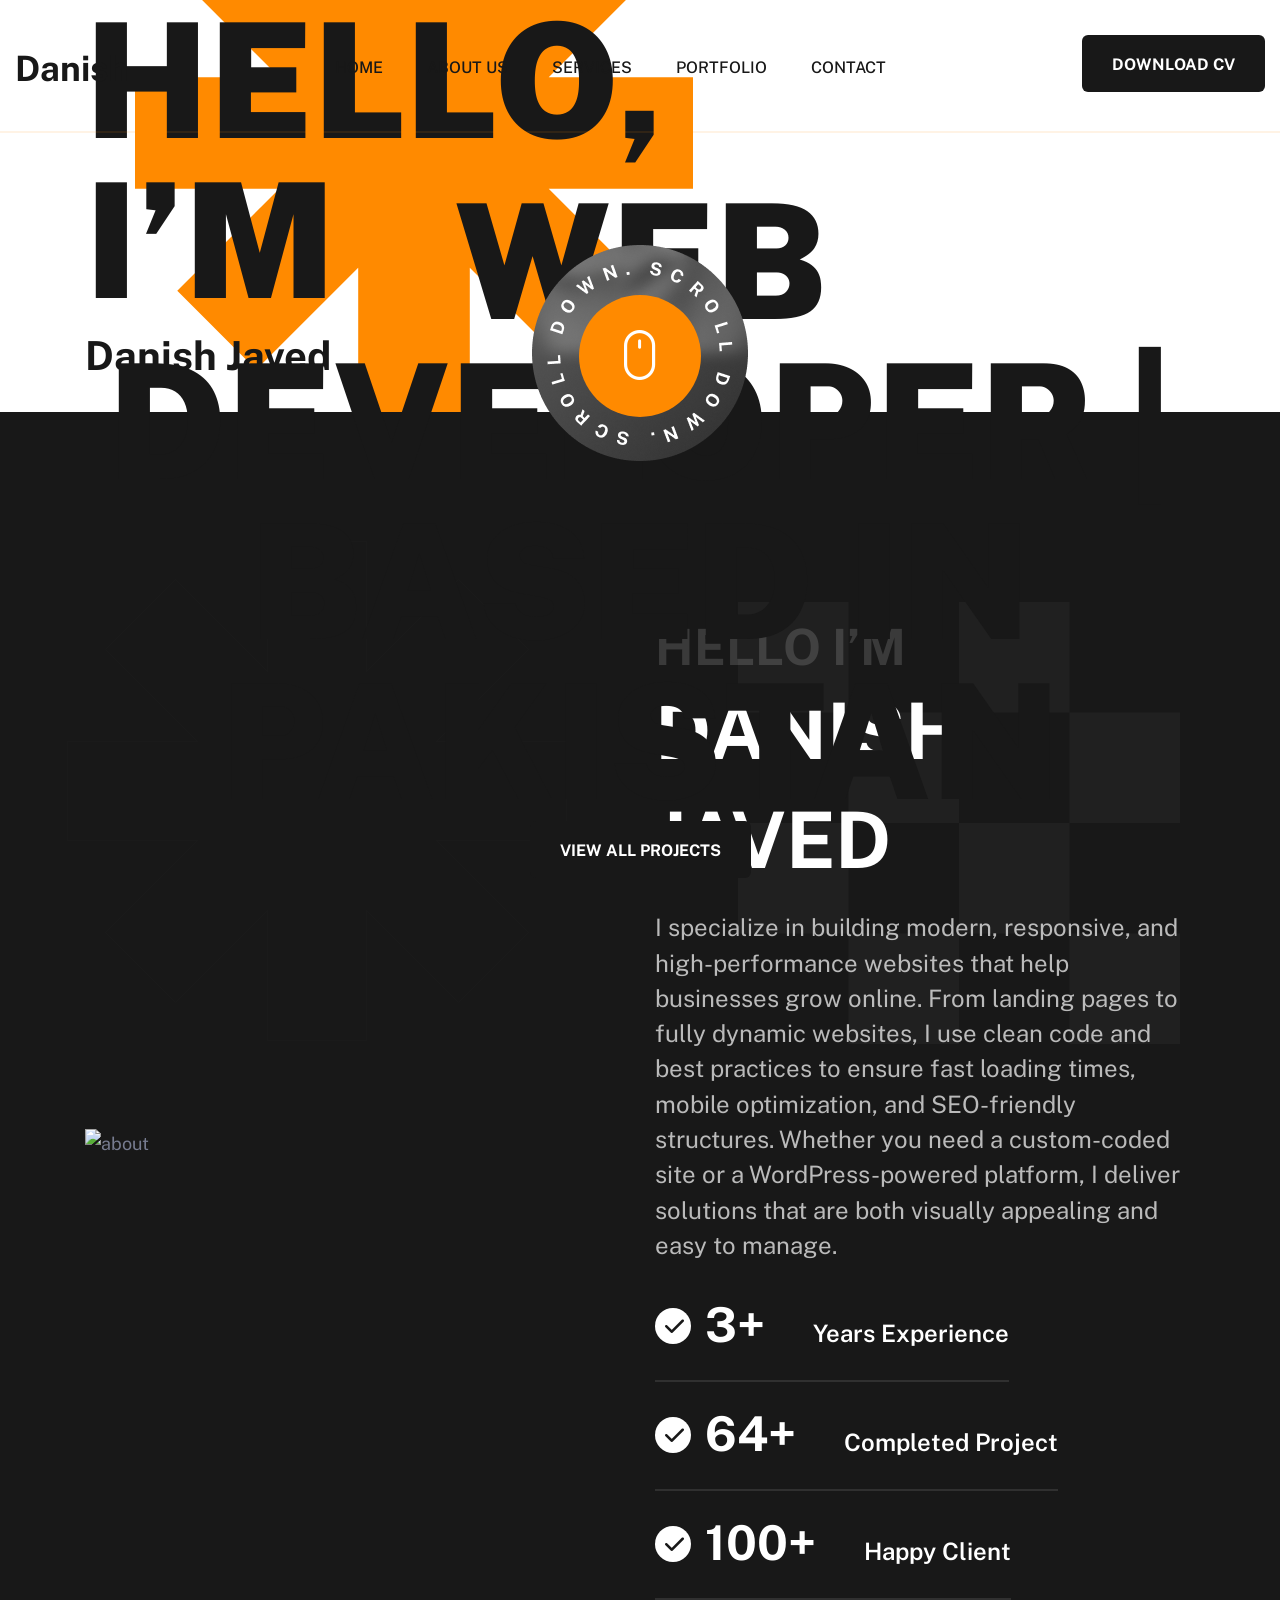
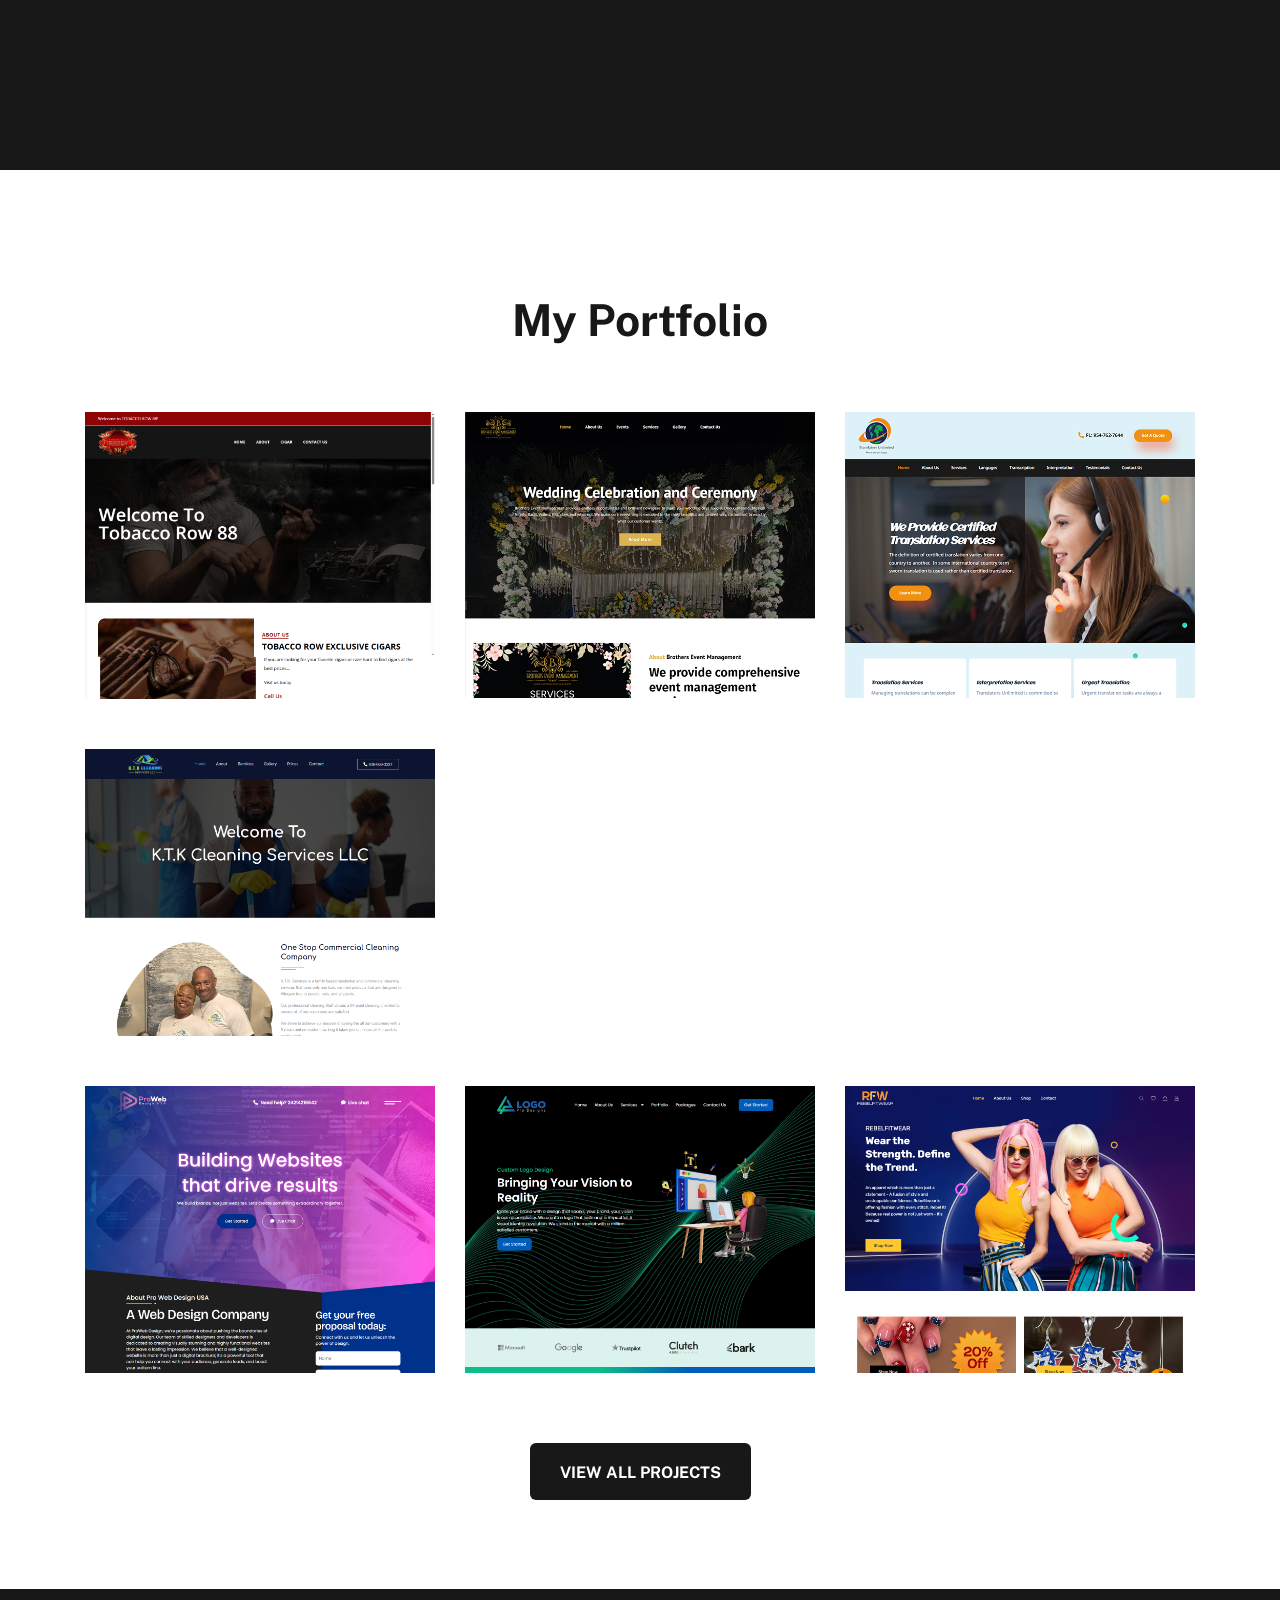
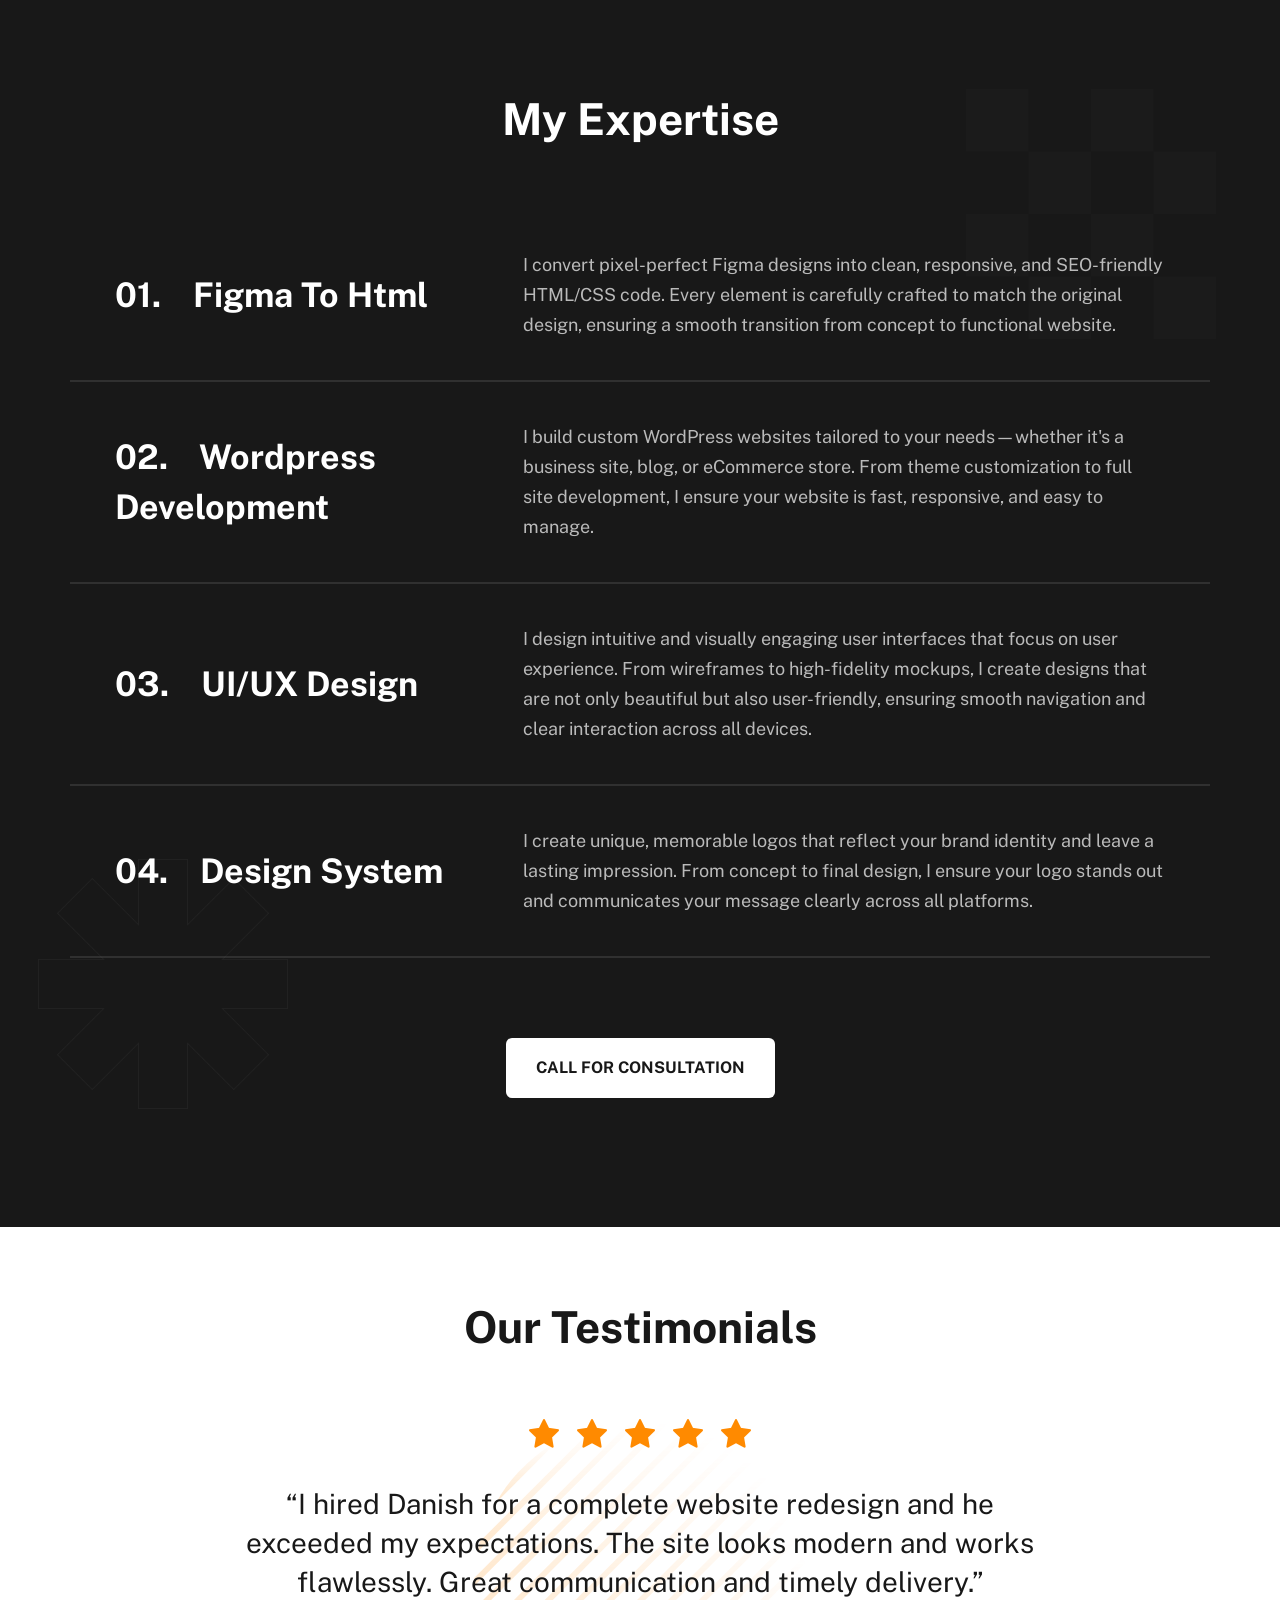
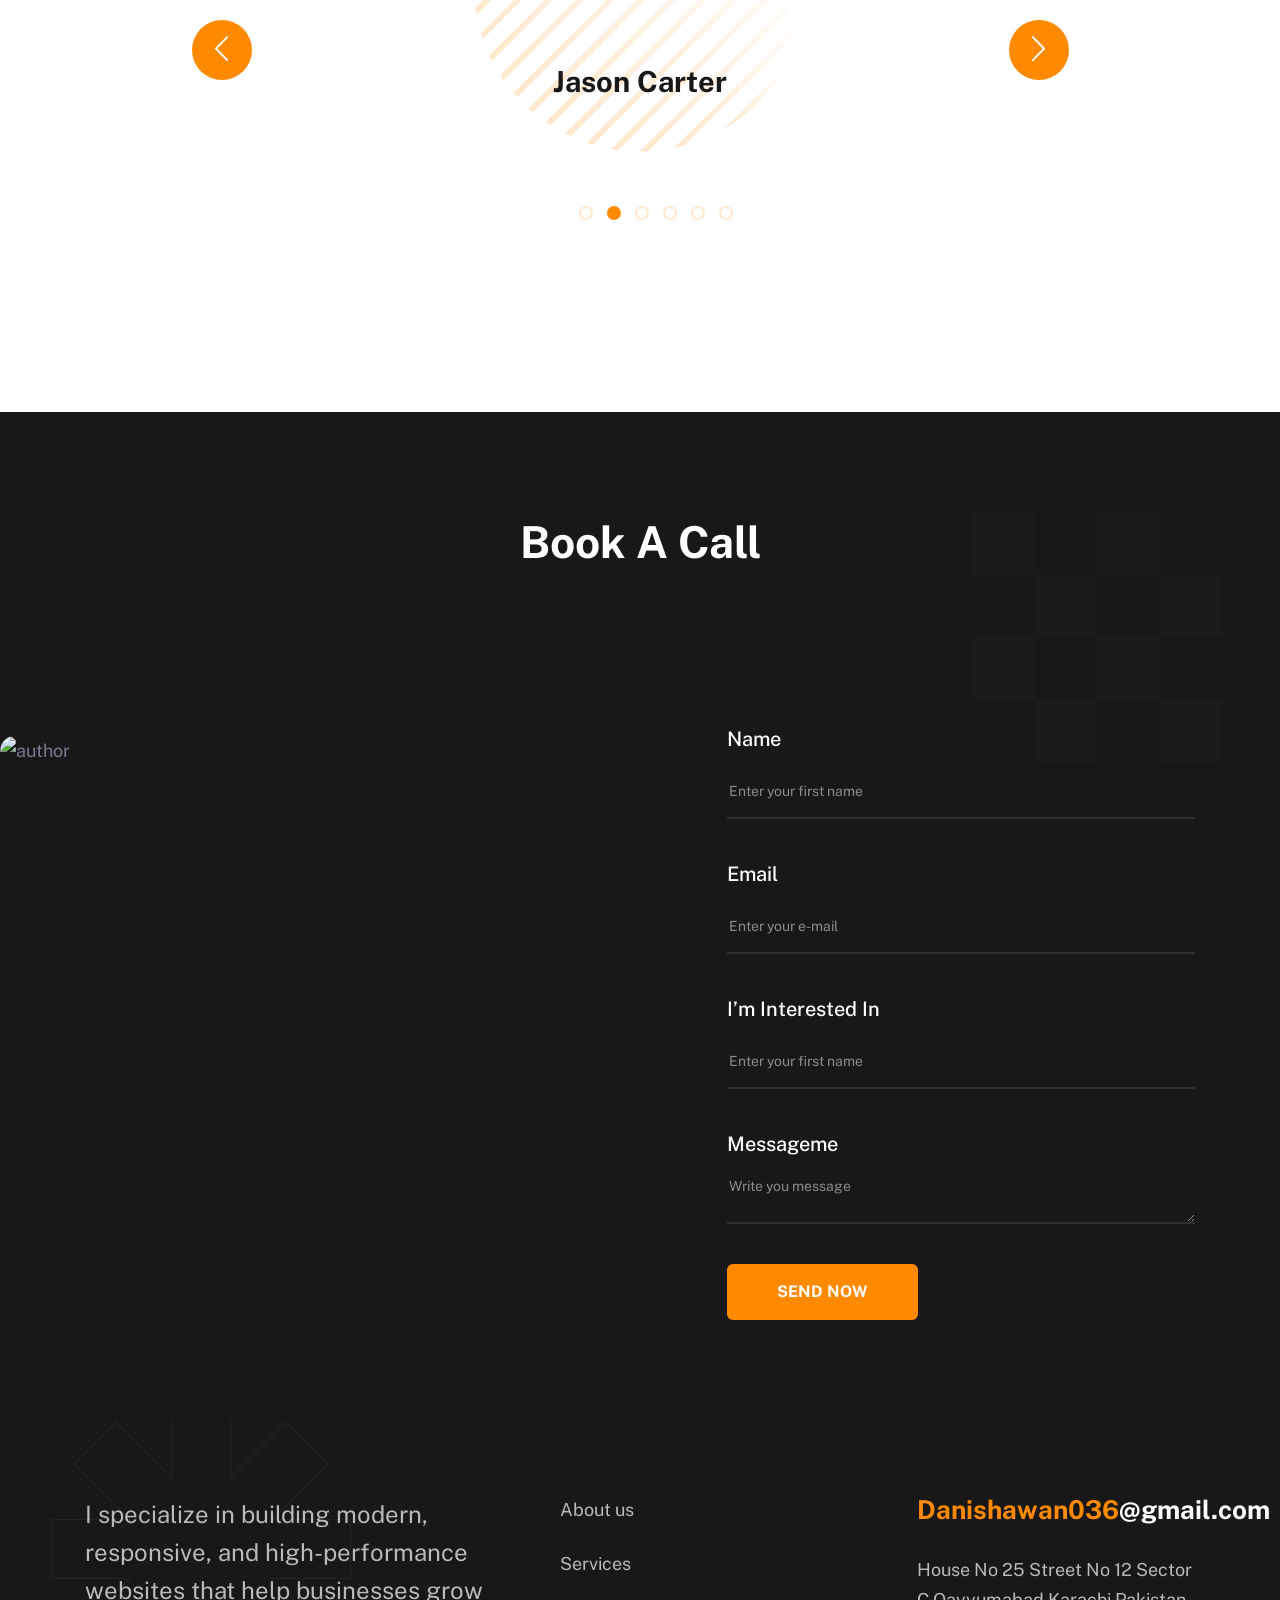
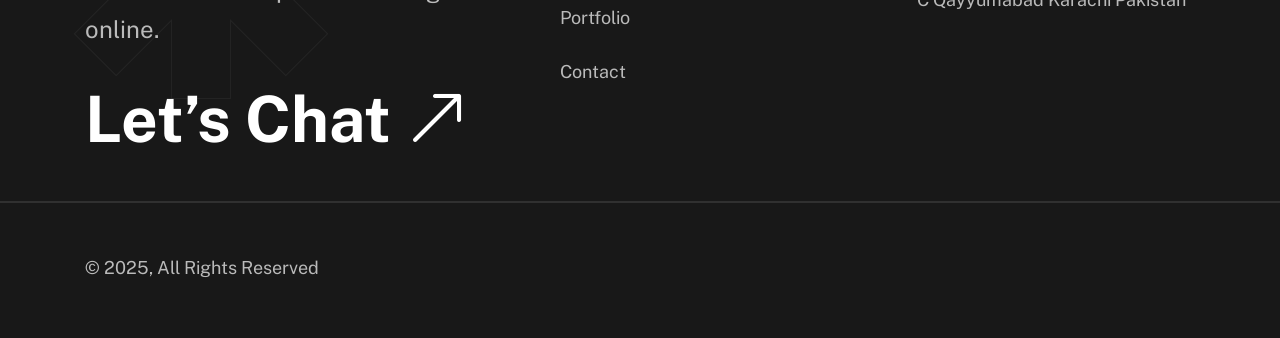
==== commit 563446a0: "updated" ====
--- a/index.html
+++ b/index.html
@@ -6,9 +6,8 @@
 	<meta http-equiv="x-ua-compatible" content="ie=edge" />
 	<meta name="keywords"
 		content="agency, photography, business, company, consulting, corporate, creative, designer, digital marketing, elementor, industry, portfolio, studio, web design">
-	<meta name="description"
-		content="Persoanl Portfolio">
-	<title>Persoanl Portfolio</title>
+	<meta name="description" content="Persoanl Portfolio">
+	<title>Danish Javed – Professional Web Developer | Modern & Responsive Web Solutions</title>
 	<meta property="og:site_name" content="Logistics">
 	<meta property="og:url" content="">
 	<meta property="og:type" content="website">
@@ -39,13 +38,12 @@
 	<link rel="stylesheet" href="assets/css/main.css" />
 </head>
 
-<body class="light-bg">
+<body class="dark-bg">
 	<!-- main-page-wrapper start -->
 	<div class="main-page-wrapper">
 		<!--[if lte IE 9]> <p class="browserupgrade"> You are using an <strong>outdated</strong> browser. Please <a href="https://browsehappy.com/">upgrade your browser</a> to improve your experience and security. </p> <![endif]-->
 
 		<!-- Add your site or application content here -->
-
 
 		<!-- Gearbox content here -->
 		<div class="gear-box">
@@ -64,39 +62,6 @@
 			</div>
 
 		</div>
-
-
-
-		<!-- preloader -->
-		<div id="preloader">
-			<div class="preloader">
-				<span></span>
-				<span></span>
-			</div>
-		</div>
-		<!-- preloader end  -->
-
-
-		<!-- offcanvas start  -->
-		<div class="offcanvas offcanvas-top theme-bg" tabindex="-1" id="offcanvasTop">
-			<div class="offcanvas-header">
-				<a data-bs-dismiss="offcanvas" aria-label="Close">
-					<i class="fas fa-times search-close" id="search-close"></i>
-				</a>
-			</div>
-			<div class="offcanvas-body">
-				<!-- Fullscreen search -->
-				<div class="search-wrap">
-					<form method="get">
-						<input type="search" class="main-search-input" placeholder="Search Your Keyword...">
-					</form>
-				</div>
-				<!-- end fullscreen search -->
-			</div>
-		</div>
-		<!-- offcanvas end  -->
-
-
 		<!-- header-area start -->
 		<header class="theme-main-menu theme-menu-one pt-35 pb-30">
 			<div class="main-header-area">
@@ -161,23 +126,38 @@
 		</header>
 		<!-- header-area end -->
 
-		
+
 		<div class="body-overlay"></div>
 		<!-- slide-bar end -->
 
 		<main>
 			<!-- theme-main-banner start -->
-			<section class="theme-main-banner position-relative pt-100 mt-265 pb-165 mt-md-100 pb-md-10">
-				<div class="inner-content text-center pb-300 pb-md-10">
-					<h1><span class="title-one">I’m A WEB</span></h1>
-				</div>
-				<div class="title-wrapper">
-					<div class="title-two" data-text="Developer">De<span class="clipping-text">velop</span>er</div>
-				</div>
-				<div class="author-thumb">
-					<img class="d-none d-lg-inline-block" src="assets/img/hero/author-md.png" alt="author">
-					<img class="d-lg-none d-inline-block" src="assets/img/hero/author-md.png" alt="author">
-				</div>
+			<section class="theme-main-banner position-relative">
+				<div class="container">
+					<div class="row">
+						<div class="col-lg-6">
+							<div class="inner-content pb-20 pb-md-10">
+								<h1><span class="title-one">Hello, I’m</span></h1>
+
+
+								<h1><span class="title-three"> Danish Javed</span></h1>
+							</div>
+							<div class="title-wrapper">
+								<div class="title-two">Web Developer | Based in Pakistan</div>
+								<a href="portfolio.html" class="ht_btn">View All
+									Projects</a>
+							</div>
+						</div>
+						<div class="col-lg-6">
+							<div class="author-thumb">
+								<img class="" src="assets/img/hero.png" alt="author">
+								<img class="d-lg-none d-inline-block" src="assets/img/hero.png" alt="author">
+							</div>
+						</div>
+					</div>
+				</div>
+
+
 				<img class="shape_01 d-none d-lg-inline-block" src="assets/img/shape/star-1.svg" alt="shape">
 
 				<a class="scroll-btn" href="#portfolio">
@@ -196,10 +176,19 @@
 				<img class="shape-02" src="assets/img/shape/square.svg" alt="shape">
 				<div class="container">
 					<div class="row align-items-center">
+
+						<div class="col-lg-6">
+							<div class="about-img-wrapper">
+								<img class="img-fluid" src="assets/img/about1.png" alt="about">
+								<!-- <img class="shape-03" src="assets/img/shape/round-bg-1.svg" alt="shape">
+								<img class="shape-04" src="assets/img/shape/pattern-1.svg" alt="shape">
+								<img class="shape-05" src="assets/img/shape/pattern-2.svg" alt="shape"> -->
+							</div>
+						</div>
 						<div class="col-lg-6">
 							<div class="about-text-wrapper mb-30">
-								<div class="sub-title">Hello</div>
-								<h2 class="name-title mb-15">I’m Danish</h2>
+								<div class="sub-title">Hello I’m</div>
+								<h2 class="name-title mb-15">Danish Javed</h2>
 								<p>I specialize in building modern, responsive, and high-performance websites that help
 									businesses grow online. From landing pages to fully dynamic websites, I use clean
 									code and best practices to ensure fast loading times, mobile optimization, and
@@ -213,14 +202,6 @@
 								</ul>
 							</div>
 						</div>
-						<div class="col-lg-6">
-							<div class="about-img-wrapper">
-								<img class="img-fluid" src="assets/img/about/about-1.jpeg" alt="about">
-								<img class="shape-03" src="assets/img/shape/round-bg-1.svg" alt="shape">
-								<img class="shape-04" src="assets/img/shape/pattern-1.svg" alt="shape">
-								<img class="shape-05" src="assets/img/shape/pattern-2.svg" alt="shape">
-							</div>
-						</div>
 					</div>
 				</div>
 			</section>
@@ -244,7 +225,8 @@
 								<div class="img-portfolio">
 									<img src="assets/img/gallery/img-2.png" alt="" class="img-fluid">
 								</div>
-								<a class="ht-btn-two ms-sm-4" href="https://brotherseventmanagement.com/"><i class="bi bi-arrow-up-right"></i></a>
+								<a class="ht-btn-two ms-sm-4" href="https://brotherseventmanagement.com/"><i
+										class="bi bi-arrow-up-right"></i></a>
 							</div>
 						</div>
 						<div class="col-lg-4">
@@ -252,7 +234,8 @@
 								<div class="img-portfolio">
 									<img src="assets/img/gallery/img-3.png" alt="" class="img-fluid">
 								</div>
-								<a class="ht-btn-two ms-sm-4" href="https://translatorsunlimited.com/"><i class="bi bi-arrow-up-right"></i></a>
+								<a class="ht-btn-two ms-sm-4" href="https://translatorsunlimited.com/"><i
+										class="bi bi-arrow-up-right"></i></a>
 							</div>
 						</div>
 						<div class="col-lg-4">
@@ -260,7 +243,8 @@
 								<div class="img-portfolio">
 									<img src="assets/img/gallery/img-4.png" alt="" class="img-fluid">
 								</div>
-								<a class="ht-btn-two ms-sm-4" href="https://ktkcleaningservices.com/"><i class="bi bi-arrow-up-right"></i></a>
+								<a class="ht-btn-two ms-sm-4" href="https://ktkcleaningservices.com/"><i
+										class="bi bi-arrow-up-right"></i></a>
 							</div>
 						</div>
 						<div class="col-lg-4">
@@ -268,7 +252,8 @@
 								<div class="img-portfolio">
 									<img src="assets/img/gallery/img-5.png" alt="" class="img-fluid">
 								</div>
-								<a class="ht-btn-two ms-sm-4" href="https://michaelgalante.com/"><i class="bi bi-arrow-up-right"></i></a>
+								<a class="ht-btn-two ms-sm-4" href="https://michaelgalante.com/"><i
+										class="bi bi-arrow-up-right"></i></a>
 							</div>
 						</div>
 						<div class="col-lg-4">
@@ -276,7 +261,8 @@
 								<div class="img-portfolio">
 									<img src="assets/img/gallery/img-6.png" alt="" class="img-fluid">
 								</div>
-								<a class="ht-btn-two ms-sm-4" href="https://www.nlc.com.pk/"><i class="bi bi-arrow-up-right"></i></a>
+								<a class="ht-btn-two ms-sm-4" href="https://www.nlc.com.pk/"><i
+										class="bi bi-arrow-up-right"></i></a>
 							</div>
 						</div>
 						<div class="col-lg-4">
@@ -284,7 +270,9 @@
 								<div class="img-portfolio">
 									<img src="assets/img/gallery/img-7.png" alt="" class="img-fluid">
 								</div>
-								<a class="ht-btn-two ms-sm-4" href="https://darkcyan-locust-404881.hostingersite.com/index.php"><i class="bi bi-arrow-up-right"></i></a>
+								<a class="ht-btn-two ms-sm-4"
+									href="https://darkcyan-locust-404881.hostingersite.com/index.php"><i
+										class="bi bi-arrow-up-right"></i></a>
 							</div>
 						</div>
 						<div class="col-lg-4">
@@ -292,7 +280,9 @@
 								<div class="img-portfolio">
 									<img src="assets/img/gallery/img-8.png" alt="" class="img-fluid">
 								</div>
-								<a class="ht-btn-two ms-sm-4" href="https://ghostwhite-louse-113010.hostingersite.com/website/"><i class="bi bi-arrow-up-right"></i></a>
+								<a class="ht-btn-two ms-sm-4"
+									href="https://ghostwhite-louse-113010.hostingersite.com/website/"><i
+										class="bi bi-arrow-up-right"></i></a>
 							</div>
 						</div>
 						<div class="col-lg-4">
@@ -300,16 +290,17 @@
 								<div class="img-portfolio">
 									<img src="assets/img/gallery/img-9.png" alt="" class="img-fluid">
 								</div>
-								<a class="ht-btn-two ms-sm-4" href="https://rebelfitwear.com"><i class="bi bi-arrow-up-right"></i></a>
-							</div>
-						</div>
-					</div>
-					<!-- <div class="row">
+								<a class="ht-btn-two ms-sm-4" href="https://rebelfitwear.com"><i
+										class="bi bi-arrow-up-right"></i></a>
+							</div>
+						</div>
+					</div>
+					<div class="row">
 						<div class="col-12 text-center mt-20">
 							<a href="portfolio.html" class="ht_btn">View All
 								Projects</a>
 						</div>
-					</div> -->
+					</div>
 				</div>
 			</section>
 			<!-- project-section end -->
@@ -386,7 +377,9 @@
 						</div>
 						<div class="col-lg-8">
 							<div class="skills-desc d-sm-flex justify-content-between">
-								<p class="ms-xl-5">I create unique, memorable logos that reflect your brand identity and leave a lasting impression. From concept to final design, I ensure your logo stands out and communicates your message clearly across all platforms.
+								<p class="ms-xl-5">I create unique, memorable logos that reflect your brand identity and
+									leave a lasting impression. From concept to final design, I ensure your logo stands
+									out and communicates your message clearly across all platforms.
 								</p>
 								<a class="ht-btn-two ms-sm-4" href="#"><i class="bi bi-arrow-up-right"></i></a>
 							</div>
@@ -421,7 +414,7 @@
 									business that’s fast, responsive, and exactly how I envisioned it. Highly
 									recommended!”</p>
 
-								<h3>Ahmed Raza</h3>
+								<h3>Scott Burner</h3>
 								<img class="shape-01" src="assets/img/shape/round-bg-2.svg" alt="shape">
 							</div>
 							<div class="feedback-wrapper text-center">
@@ -436,7 +429,7 @@
 									site looks modern and works flawlessly. Great communication and timely delivery.”
 								</p>
 
-								<h3>Zainab Malik</h3>
+								<h3>Jason Carter</h3>
 								<img class="shape-01" src="assets/img/shape/round-bg-2.svg" alt="shape">
 							</div>
 							<div class="feedback-wrapper text-center">
@@ -450,7 +443,54 @@
 								<p>“Danish is extremely professional and skilled at what he does. He delivered a clean,
 									user-friendly website for our brand. Would definitely work with him again!”</p>
 
-								<h3>Usman Tariq</h3>
+								<h3>Jessica Ramirez</h3>
+								<img class="shape-01" src="assets/img/shape/round-bg-2.svg" alt="shape">
+							</div>
+							<div class="feedback-wrapper text-center">
+								<div class="rating mb-30">
+									<a href="#"><i class="bi bi-star-fill"></i></a>
+									<a href="#"><i class="bi bi-star-fill"></i></a>
+									<a href="#"><i class="bi bi-star-fill"></i></a>
+									<a href="#"><i class="bi bi-star-fill"></i></a>
+									<a href="#"><i class="bi bi-star-fill"></i></a>
+								</div>
+								<p>“I was impressed with how quickly Danish understood my requirements. He built a
+									stunning site with excellent performance and SEO optimization. His communication and
+									problem-solving skills make him one of the best developers I’ve ever hired.”</p>
+
+								<h3>Michael Thompson</h3>
+								<img class="shape-01" src="assets/img/shape/round-bg-2.svg" alt="shape">
+							</div>
+							<div class="feedback-wrapper text-center">
+								<div class="rating mb-30">
+									<a href="#"><i class="bi bi-star-fill"></i></a>
+									<a href="#"><i class="bi bi-star-fill"></i></a>
+									<a href="#"><i class="bi bi-star-fill"></i></a>
+									<a href="#"><i class="bi bi-star-fill"></i></a>
+									<a href="#"><i class="bi bi-star-fill"></i></a>
+								</div>
+								<p>“Working with Danish was an incredible experience. He understood exactly what my
+									business needed and delivered a clean, modern, and fully responsive website. The
+									attention to detail and professionalism truly set him apart. Highly recommended!”
+								</p>
+
+								<h3>Brandon Miller</h3>
+								<img class="shape-01" src="assets/img/shape/round-bg-2.svg" alt="shape">
+							</div>
+							<div class="feedback-wrapper text-center">
+								<div class="rating mb-30">
+									<a href="#"><i class="bi bi-star-fill"></i></a>
+									<a href="#"><i class="bi bi-star-fill"></i></a>
+									<a href="#"><i class="bi bi-star-fill"></i></a>
+									<a href="#"><i class="bi bi-star-fill"></i></a>
+									<a href="#"><i class="bi bi-star-fill"></i></a>
+								</div>
+								<p>“Danish did an amazing job on my website. The layout, functionality, and overall
+									design exceeded my expectations. He was patient, creative, and always available for
+									updates. I couldn’t be happier!”
+								</p>
+
+								<h3>Cameron West</h3>
 								<img class="shape-01" src="assets/img/shape/round-bg-2.svg" alt="shape">
 							</div>
 						</div>
@@ -466,20 +506,21 @@
 				<img src="assets/img/shape/square.svg" alt="shape" class="shape-01">
 				<h2 class="wrapper-title text-white text-center mb-150 mb-lg-50">Book A Call</h2>
 				<div class="left-img">
-					<img class="w-100" src="assets/img/media/img-2.png" alt="author">
+					<img class="w-100" src="assets/img/about-img.png" alt="author">
 				</div>
 				<div class="container">
 					<div class="row">
 						<div class="col-lg-6 offset-lg-6">
 							<div class="main-form ms-xl-5">
-								<form action="#" class="ps-xl-4">
+								<form  action="https://formspree.io/f/mvgjpvry"
+  method="POST" class="ps-xl-4">
 									<label>Name</label>
-									<input type="text" placeholder="Enter your first name">
+									<input name="full-name" placeholder="Enter your first name">
 									<label>Email</label>
-									<input type="text" placeholder="Enter your e-mail">
+									<input type="email" name="email" placeholder="Enter your e-mail">
 									<label>I’m Interested In</label>
 									<input type="text" placeholder="Enter your first name">
-									<label>Messageme</label>
+									<label name="message">Messageme</label>
 									<textarea cols="30" rows="10" placeholder="Write you message"></textarea>
 									<button class="ht-btn-four" type="submit"><i class="bi bi-send"></i> Send
 										Now</button>
@@ -501,9 +542,9 @@
 					<div class="row">
 						<div class="col-xl-5 col-lg-5 col-md-8">
 							<div class="footer-widget mb-30">
-								<p class="footer-desc">I specialize in building modern, responsive, and high-performance websites that help businesses grow online.</p>
-								<a class="chatbot" href="#contact">Let’s Chat <i
-										class="bi bi-arrow-up-right"></i></a>
+								<p class="footer-desc">I specialize in building modern, responsive, and high-performance
+									websites that help businesses grow online.</p>
+								<a class="chatbot" href="#contact">Let’s Chat <i class="bi bi-arrow-up-right"></i></a>
 							</div>
 						</div>
 						<div class="col-xl-3 col-lg-3 col-md-4">
@@ -521,7 +562,7 @@
 									<li>
 										<a href="">Contact</a>
 									</li>
-									
+
 								</ul>
 							</div>
 						</div>
@@ -545,7 +586,7 @@
 								</p>
 							</div>
 						</div>
-						
+
 					</div>
 				</div>
 			</div>
